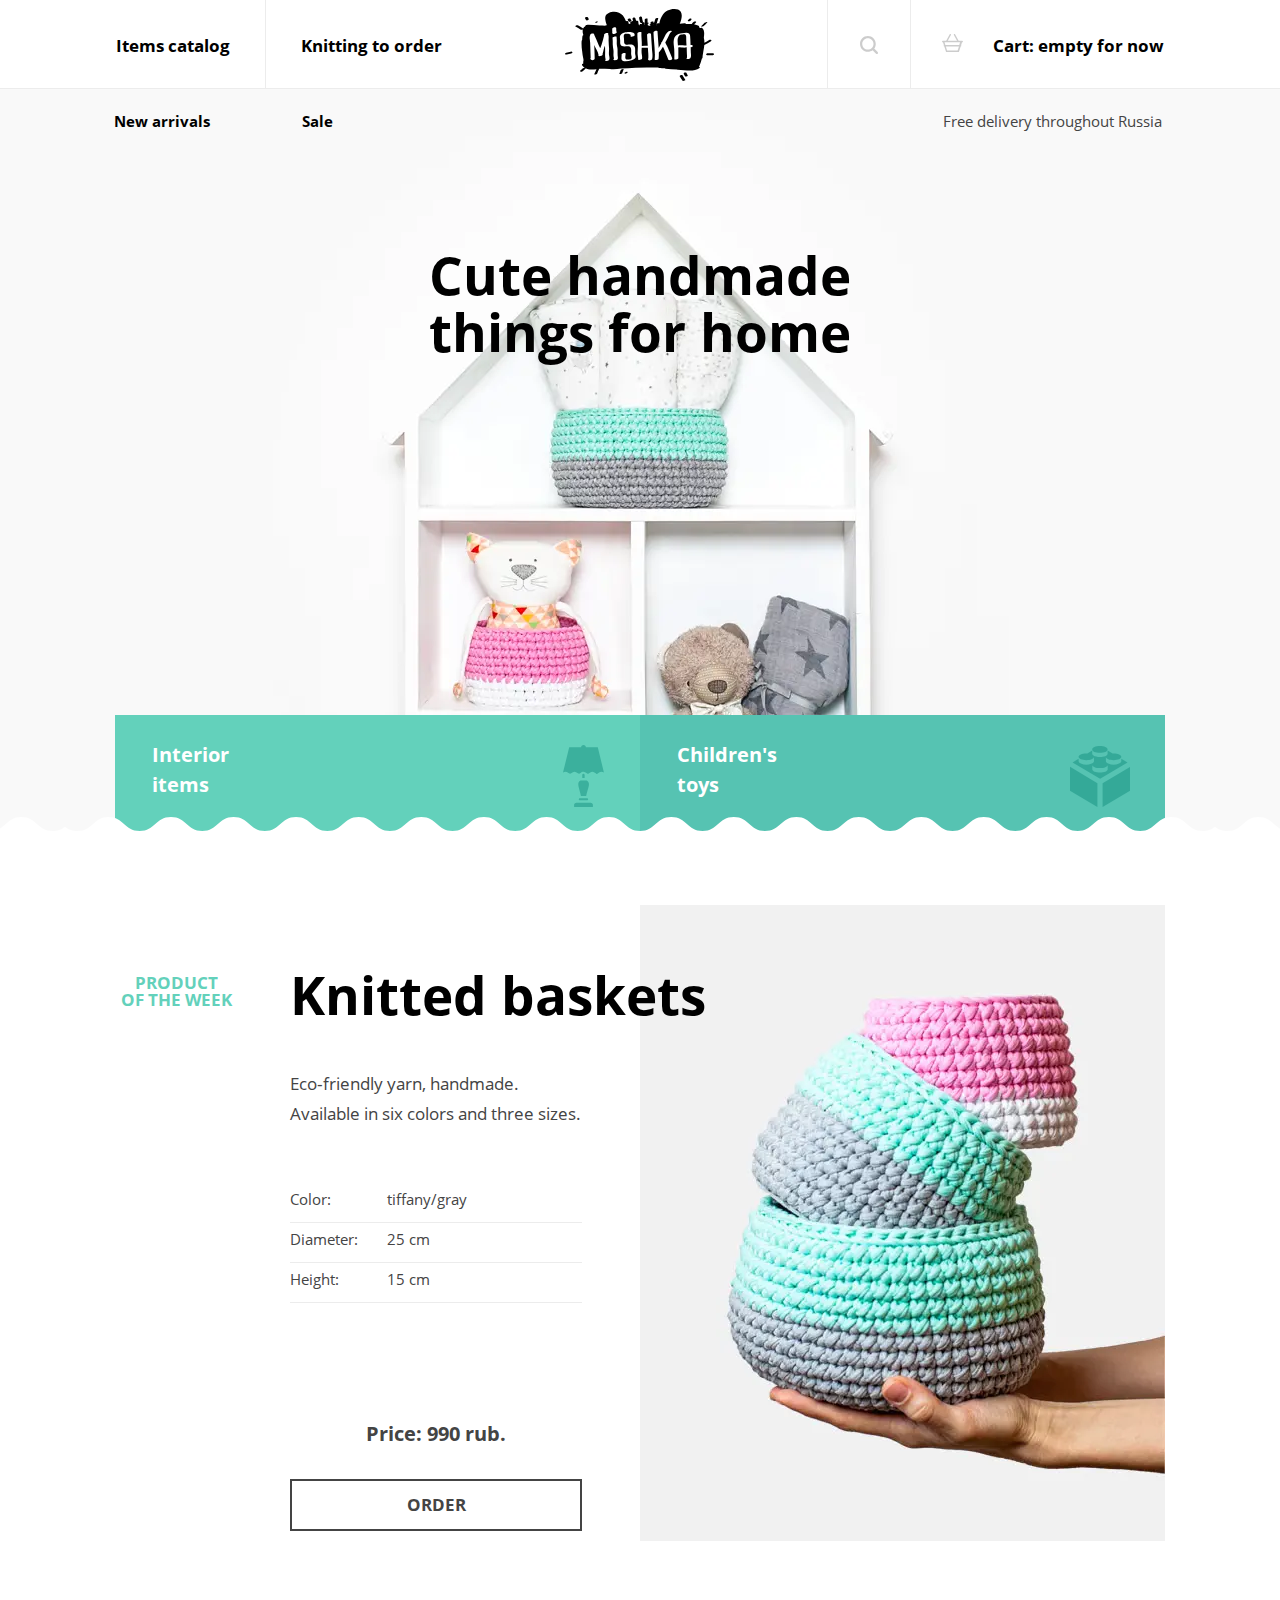
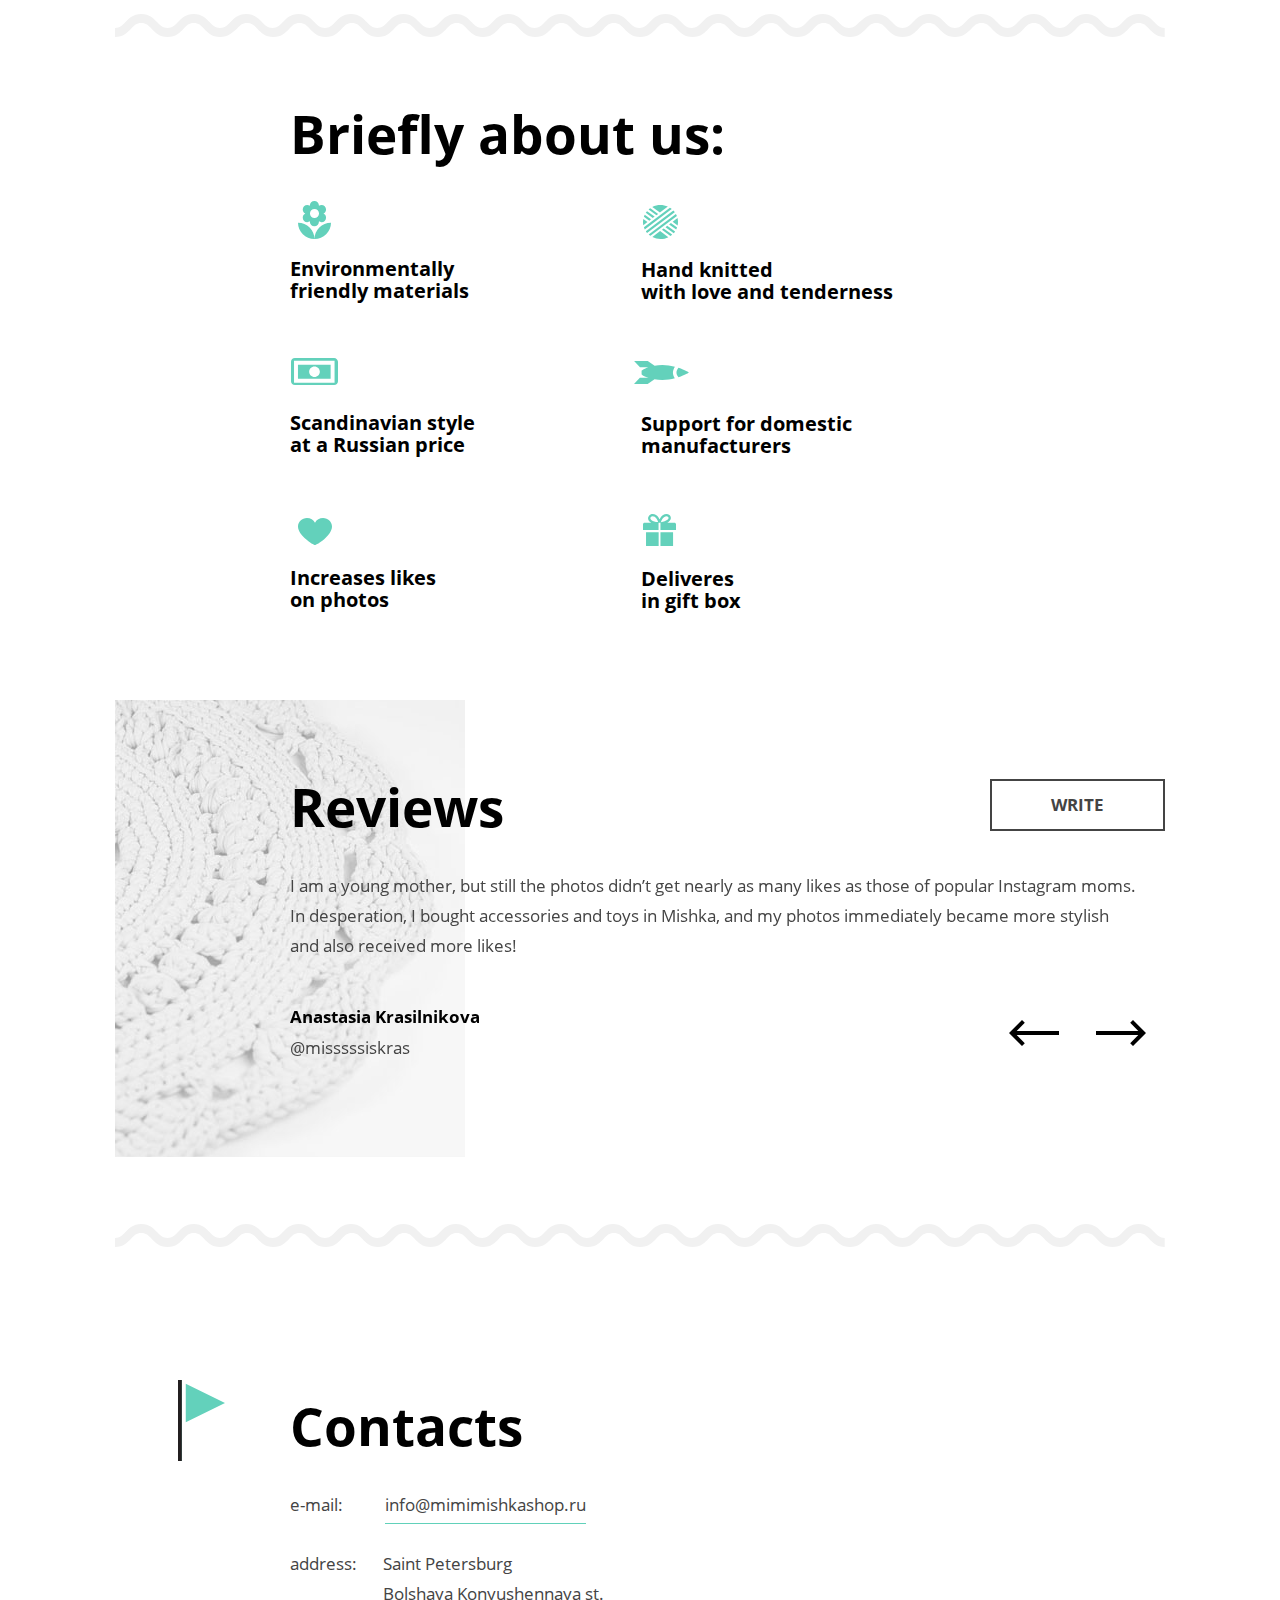
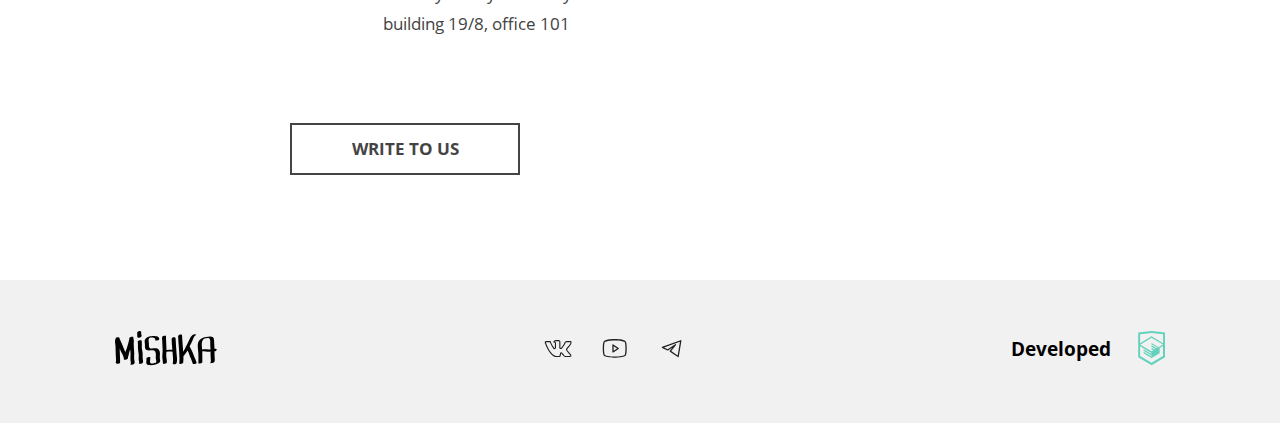
==== index.html @ 780b9ab3 "adds site content" ====
<!DOCTYPE html> <html class="page" lang="en"> <head> <meta charset="utf-8"> <meta name="viewport" content="width=device-width,initial-scale=1"> <meta name="description" content="Mishka - online store of cute handmade things for the home."> <meta name="keywords" content="Cute things, handmade, home, interior items, children's toys."> <link rel="preload" href="img/mishka-logo-desktop.svg" as="image"> <link rel="preload" href="img/promo-bg-desktop.jpg" as="image"> <link rel="preload" href="img/lamp-icon-desktop.jpg" as="image"> <link rel="preload" href="img/lego-icon-desktop.jpg" as="image"> <link rel="preload" href="css/style.min.css" as="style"> <link rel="preload" href="js/script.js" as="script"> <link rel="preload" type="font/woff2" href="fonts/opensans.woff2" as="font" crossorigin="anonymous"> <link rel="preload" type="font/woff2" href="fonts/opensansbold.woff2" as="font" crossorigin="anonymous"> <link rel="icon" type="image/png" href="img/favicon.png" sizes="32x32"> <link rel="icon" type="image/x-icon" href="../favicon.ico" sizes="32x32"> <link rel="shortcut icon" type="image/x-icon" href="../favicon.ico" sizes="32x32"> <link rel="icon" href="img/favicons/favicon-svg.svg" type="image/svg+xml"> <link rel="apple-touch-icon" href="img/favicons/apple-icon-180x180.png" sizes="180x180"> <link rel="manifest" href="manifest.webmanifest"> <link rel="stylesheet" href="https://cdn.jsdelivr.net/npm/swiper@9/swiper-bundle.min.css"> <link href="css/style.min.css" rel="stylesheet"> <title>HTML Academy: Mishka&nbsp;- home page</title> </head> <body class="page__body"> <header class="page__header page-header page-header--alter-background" id="header"> <nav class="page-header__main-nav page-header__main-nav--nojs"> <div class="page-header__logo-wrapper"> <a class="page-header__logo" href="index.html" tabindex="3"> <picture> <source media=" (min-width: 1150px) " srcset="img/mishka-logo-desktop.svg, img/mishka-logo-desktop.svg 2x"> <source media=" (min-width: 768px) " srcset="img/mishka-logo-tablet.svg, img/mishka-logo-tablet.svg 2x"> <img class="page-header__logo-image" src="img/mishka-logo-mobile.svg" srcset="img/mishka-logo-mobile.svg 2x" width="86" height="35" alt="Mishka main logo."> </picture> </a> <button class="page-header__toggle" type="button"> <span class="page-header__burger"></span> <span class="visually-hidden">Open/close site menu</span> </button> </div> <ul class="page-header__main-site-menu"> <li class="page-header__main-site-menu-item"> <a class="page-header__main-site-menu-link" href="catalog.html" tabindex="1">Items catalog</a> </li> <li class="page-header__main-site-menu-item"> <a class="page-header__main-site-menu-link" href="form.html" tabindex="2">Knitting to&nbsp;order</a> </li> </ul> <ul class="page-header__user-menu"> <li class="page-header__user-menu-item"> <a class="page-header__user-menu-link" href="#" tabindex="4"> <svg class="page-header__user-menu-link-image page-header__user-menu-link-image--search" xmlns="http://www.w3.org/2000/svg" width="18" height="18" viewBox="0 0 18 18" role="img" aria-label="Search icon (magnifying glass)." fill="none"> <use xlink:href="img/sprite.svg#search-icon"></use> </svg> <span class="page-header__user-menu-link-inscription page-header__user-menu-link-inscription--hidden">Site search</span> </a> </li> <li class="page-header__user-menu-item"> <a class="page-header__user-menu-link page-header__user-menu-link--full-text" href="#" tabindex="5"> <svg class="page-header__user-menu-link-image page-header__user-menu-link-image--cart" xmlns="http://www.w3.org/2000/svg" width="21" height="18" viewBox="0 0 21 18" role="img" aria-label="Cart icon." fill="none"> <use xlink:href="img/sprite.svg#cart-icon"></use> </svg> <span class="page-header__user-menu-link-inscription">Cart:</span> <span class="page-header__user-menu-link-quantity">empty for&nbsp;now</span> </a> </li> </ul> <ul class="page-header__additional-site-menu"> <li class="page-header__additional-site-menu-item"> <a class="page-header__additional-site-menu-link" href="catalog.html" tabindex="6">New arrivals</a> </li> <li class="page-header__additional-site-menu-item"> <a class="page-header__additional-site-menu-link" href="form.html" tabindex="7">Sale</a> </li> </ul> <a class="page-header__link-delivery" href="#" tabindex="8">Free delivery throughout Russia</a> </nav> </header> <main class="page__main"> <section class="promo"> <div class="promo__wrapper container"> <picture> <source type="image/webp" media=" (min-width: 1150px) " srcset="img/promo-bg-desktop.webp, img/promo-bg-desktop@2x.webp 2x"> <source type="image/webp" media=" (min-width: 768px) " srcset="img/promo-bg-tablet.webp, img/promo-bg-tablet@2x.webp 2x"> <source type="image/webp" srcset="img/promo-bg-mobile.webp, img/promo-bg-mobile@2x.webp 2x"> <source media=" (min-width: 1440px) " srcset="img/promo-bg-desktop.jpg, img/promo-bg-desktop@2x.jpg 2x"> <source media=" (min-width: 768px) " srcset="img/promo-bg-tablet.jpg, img/promo-bg-tablet@2x.jpg 2x"> <img class="promo__image" src="img/promo-bg-mobile.jpg" srcset="img/promo-bg-mobile@2x.jpg 2x" width="280" height="270" alt="White children's toy house with cute handmade things in every room."> </picture> <h1 class="promo__main-title">Cute handmade<br> things for&nbsp;home</h1> <h2 class="visually-hidden">Promo block</h2> <ul class="promo__items-list"> <li class="promo__items-list-item"> <a class="promo__items-list-link" href="#"> <h3 class="promo__items-list-link-title">Interior items</h3> <picture> <source media=" (min-width: 1150px) " srcset="img/lamp-icon-desktop.svg, img/lamp-icon-desktop.svg 2x"> <source media=" (min-width: 768px) " srcset="img/lamp-icon-desktop.svg, img/lamp-icon-desktop.svg 2x"> <img class="promo__items-list-link-image promo__items-list-link-image--interior-items" src="img/lamp-icon-mobile.svg" srcset="img/lamp-icon-mobile.svg 2x" width="40" height="62" alt="Lamp icon."> </picture> </a> </li> <li class="promo__items-list-item"> <a class="promo__items-list-link" href="#"> <h3 class="promo__items-list-link-title">Children's<br>toys</h3> <picture> <source media=" (min-width: 1150px) " srcset="img/lego-icon-desktop.svg, img/lego-icon-desktop.svg 2x"> <source media=" (min-width: 768px) " srcset="img/lego-icon-tablet.svg, img/lego-icon-tablet.svg 2x"> <img class="promo__items-list-link-image promo__items-list-link-image--kids-toys" src="img/lego-icon-mobile.svg" srcset="img/lego-icon-mobile.svg 2x" width="60" height="60" alt="LEGO icon."> </picture> </a> </li> </ul> </div> </section> <section class="week-product"> <div class="container"> <div class="week-product__wrapper"> <div class="week-product__header"> <h2 class="week-product__section-title">Knitted baskets</h2> <span class="week-product__label">Product of&nbsp;the&nbsp;week</span> </div> <div class="week-product__text-content"> <p class="week-product__text">Eco&#8209;friendly yarn, handmade. Available in&nbsp;six colors and&nbsp;three&nbsp;sizes.</p> <dl class="week-product__list-description"> <div class="week-product__list-description-item"> <dt class="week-product__list-description-term">Color:</dt> <dd class="week-product__list-description-definition">tiffany/gray</dd> </div> <div class="week-product__list-description-item"> <dt class="week-product__list-description-term">Diameter:</dt> <dd class="week-product__list-description-definition">25&nbsp;cm</dd> </div> <div class="week-product__list-description-item"> <dt class="week-product__list-description-term">Height:</dt> <dd class="week-product__list-description-definition">15&nbsp;cm</dd> </div> </dl> </div> <picture class="week-product__picture"> <source type="image/webp" media=" (min-width: 1150px) " srcset="img/knitted-baskets-desktop.webp, img/knitted-baskets-desktop@2x.webp 2x"> <source type="image/webp" media=" (min-width: 768px) " srcset="img/knitted-baskets-tablet.webp, img/knitted-baskets-tablet@2x.webp 2x"> <source type="image/webp" srcset="img/knitted-baskets-mobile.webp, img/knitted-baskets-mobile@2x.webp 2x"> <source media=" (min-width: 1440px) " srcset="img/knitted-baskets-desktop.jpg, img/knitted-baskets-desktop@2x.jpg 2x"> <source media=" (min-width: 768px) " srcset="img/knitted-baskets-tablet.jpg, img/knitted-baskets-tablet@2x.jpg 2x"> <img class="week-product__image" src="img/knitted-baskets-mobile.jpg" srcset="img/knitted-baskets-mobile@2x.jpg 2x" width="260" height="315" alt="Knitted baskets (three of different sizes and colors, one small pink with white, medium and large gray with light green)."> </picture> <div class="week-product__footer"> <span class="week-product__price">Price: 990&nbsp;rub.</span> <a class="week-product__button button button--size-l" href="#">Order</a> </div> </div> </div> </section> <section class="advantages"> <div class="advantages__wrapper container"> <h2 class="advantages__section-title">Briefly about&nbsp;us:</h2> <ul class="advantages__list"> <li class="advantages__item advantages__item--materials"> <h3 class="advantages__item-title">Environmentally<br>friendly materials</h3> </li> <li class="advantages__item advantages__item--style-price"> <h3 class="advantages__item-title">Scandinavian style<br>at&nbsp;a&nbsp;Russian price</h3> </li> <li class="advantages__item advantages__item--likes"> <h3 class="advantages__item-title">Increases likes<br>on&nbsp;photos</h3> </li> <li class="advantages__item advantages__item--manual"> <h3 class="advantages__item-title">Hand knitted<br>with&nbsp;love and&nbsp;tenderness</h3> </li> <li class="advantages__item advantages__item--domestic"> <h3 class="advantages__item-title">Support for&nbsp;domestic<br>manufacturers</h3> </li> <li class="advantages__item advantages__item--gift-wrap"> <h3 class="advantages__item-title">Deliveres<br>in&nbsp;gift&nbsp;box</h3> </li> </ul> </div> </section> <section class="reviews"> <div class="reviews__wrapper container"> <h2 class="reviews__section-title">Reviews</h2> <div class="reviews__swiper swiper"> <ul class="reviews__slides-list swiper-wrapper"> <li class="reviews__slides-item reviews__slides-item--active swiper-slide"> <blockquote class="reviews__slides-item-content"> <p class="reviews__slides-item-main-text-content">I&nbsp;am a&nbsp;young mother, but&nbsp;still the&nbsp;photos didn’t get nearly as&nbsp;many likes as&nbsp;those of&nbsp;popular Instagram moms. In&nbsp;desperation, I&nbsp;bought accessories and&nbsp;toys in&nbsp;Mishka, and&nbsp;my&nbsp;photos immediately became more stylish and&nbsp;also received more likes!</p> <cite class="reviews__slides-item-source"> <span class="reviews__slides-item-source-name">Anastasia Krasilnikova</span> <a class="reviews__slides-item-source-link" href="#">@misssssiskras</a> </cite> </blockquote> </li> <li class="reviews__slides-item swiper-slide"> <blockquote class="reviews__slides-item-content"> <p class="reviews__slides-item-main-text-content">I&nbsp;am the&nbsp;sister of&nbsp;a&nbsp;young mother, but&nbsp;still the&nbsp;photos didn’t get nearly as&nbsp;many likes as&nbsp;those of&nbsp;popular Instagram moms. In&nbsp;desperation, I&nbsp;bought accessories and&nbsp;toys in&nbsp;Mishka, and&nbsp;my&nbsp;photos immediately became more stylish and&nbsp;also received more likes!</p> <cite class="reviews__slides-item-source"> <span class="reviews__slides-item-source-name">Ekaterina Krasilnikova</span> <a class="reviews__slides-item-source-link" href="#">@misssssiskras2</a> </cite> </blockquote> </li> <li class="reviews__slides-item swiper-slide"> <blockquote class="reviews__slides-item-content"> <p class="reviews__slides-item-main-text-content">I&nbsp;am a&nbsp;cousin of&nbsp;a&nbsp;young mother, but&nbsp;still the&nbsp;photos didn’t get nearly as&nbsp;many likes as&nbsp;those of&nbsp;popular Instagram moms. In&nbsp;desperation, I&nbsp;bought accessories and&nbsp;toys in&nbsp;Mishka, and&nbsp;my&nbsp;photos immediately became more stylish and&nbsp;also received more likes!</p> <cite class="reviews__slides-item-source"> <span class="reviews__slides-item-source-name">Elena Krasilnikova</span> <a class="reviews__slides-item-source-link" href="#">@misssssiskras3</a> </cite> </blockquote> </li> </ul> <div class="reviews__slider-controls"> <button class="reviews__slider-button reviews__slider-button--prev" type="button"> <svg class="reviews__slider-button-image" xmlns="http://www.w3.org/2000/svg" width="50" height="26" viewBox="0 0 50 26" role="img" aria-label="Большая стрелка влево." fill="none"> <use xlink:href="img/sprite.svg#huge-arrow-left"></use> </svg> <span class="visually-hidden">Previous review</span> </button> <button class="reviews__slider-button reviews__slider-button--next" type="button"> <svg class="reviews__slider-button-image" xmlns="http://www.w3.org/2000/svg" width="50" height="26" viewBox="0 0 50 26" role="img" aria-label="Большая стрелка вправо." fill="none"> <use xlink:href="img/sprite.svg#huge-arrow-right"></use> </svg> <span class="visually-hidden">Next review</span> </button> </div> </div> <a class="reviews__button button button--size-s" href="#">Write</a> </div> </section> <section class="contacts"> <div class="contacts__wrapper container"> <div class="contacts__main-content"> <h2 class="contacts__section-title">Contacts</h2> <dl class="contacts__list-description"> <div class="contacts__list-description-item"> <dt class="contacts__list-description-term" lang="en">e-mail:</dt> <dd class="contacts__list-description-definition"> <a class="contacts__email" href="mailto:info@mimimishkashop.ru">info@mimimishkashop.ru</a> </dd> </div> <div class="contacts__list-description-item"> <dt class="contacts__list-description-term">address:</dt> <dd class="contacts__list-description-definition"> <address class="contacts__address">Saint&nbsp;Petersburg<br>Bolshaya&nbsp;Konyushennaya&nbsp;st.<br>building&nbsp;19/8, office&nbsp;101</address> </dd> </div> </dl> </div> <iframe class="contacts__map" src="https://www.google.com/maps/embed?pb=!1m18!1m12!1m3!1d1188.3735854231495!2d30.32140674452788!3d59.93880958678194!2m3!1f0!2f0!3f0!3m2!1i1024!2i768!4f13.1!3m3!1m2!1s0x4696310fca145cc1%3A0x42b32648d8238007!2z0JHQvtC70YzRiNCw0Y8g0JrQvtC90Y7RiNC10L3QvdCw0Y8g0YPQuy4sIDE5LzgsINCh0LDQvdC60YIt0J_QtdGC0LXRgNCx0YPRgNCzLCDQoNC-0YHRgdC40Y8sIDE5MTE4Ng!5e0!3m2!1sru!2suk!4v1677795073109!5m2!1sru!2suk" width="320" height="455" name="Map of Saint Petersburg." allow="fullscreen" loading="lazy" referrerpolicy="no-referrer-when-downgrade" title="Location of Bolshaya Konyushennaya street, building 19/8 on the map of Saint Petersburg."></iframe> <noscript class="contacts__image-wrapper"> <picture> <source type="image/webp" media=" (min-width: 1150px) " srcset="img/map-desktop.webp, img/map-desktop@2x.webp 2x"> <source type="image/webp" media=" (min-width: 768px) " srcset="img/map-tablet.webp, img/map-tablet@2x.webp 2x"> <source type="image/webp" srcset="img/map-mobile.webp, img/map-mobile@2x.webp 2x"> <source media=" (min-width: 1150px) " srcset="img/map-desktop.jpg, img/map-desktop@2x.jpg 2x"> <source media=" (min-width: 768px) " srcset="img/map-tablet.jpg, img/map-tablet@2x.jpg 2x"> <img class="contacts__image" src="img/map-mobile.jpg" srcset="img/map-mobile@2x.jpg 2x" width="320" height="455" alt="Location of Bolshaya Konyushennaya street, building 19/8 on the map of Saint Petersburg."> </picture> </noscript> <a class="contacts__button button button--size-m" href="#">Write&nbsp;to&nbsp;us</a> </div> </section> </main> <footer class="page__footer page-footer"> <div class="page-footer__wrapper container"> <a class="page-footer__logo" href="index.html#header"> <svg class="page-footer__logo-image" xmlns="http://www.w3.org/2000/svg" width="102" height="35" viewBox="0 0 102 35" role="img" aria-label="Logo-inscription Mishka." fill="none"> <use xlink:href="img/sprite.svg#logo-footer"></use> </svg> <span class="visually-hidden">Logo-inscription Mishka</span> </a> <div class="page-footer__socials-list-wrapper"> <ul class="page-footer__socials-list socials-list"> <li class="socials-list__item"> <a class="socials-list__link" href="#"> <svg xmlns="http://www.w3.org/2000/svg" width="29" height="23" viewBox="0 0 29 23" role="img" aria-label="VKontakte logo." fill="none"> <use xlink:href="img/sprite.svg#vk"></use> </svg> <span class="visually-hidden">VKontakte</span> </a> </li> <li class="socials-list__item"> <a class="socials-list__link" href="#"> <svg xmlns="http://www.w3.org/2000/svg" width="29" height="23" viewBox="0 0 29 23" role="img" aria-label="YouTube logo." fill="none"> <use xmlns:xlink="http://www.w3.org/1999/xlink" xlink:href="img/sprite.svg#youtube"></use> </svg> <span class="visually-hidden">YouTube</span> </a> </li> <li class="socials-list__item"> <a class="socials-list__link" href="#"> <svg xmlns="http://www.w3.org/2000/svg" width="29" height="23" viewBox="0 0 29 23" role="img" aria-label="Telegram logo." fill="none"> <use xlink:href="img/sprite.svg#telegram"></use> </svg> <span class="visually-hidden">Telegram</span> </a> </li> </ul> </div> <a class="page-footer__html-academy-link" href="https://htmlacademy.ru/intensive/adaptive" target="_blank"> <span class="page-footer__html-academy-link-inscription">Developed</span> <svg class="page-footer__html-academy-link-icon" xmlns="http://www.w3.org/2000/svg" width="27" height="35" viewBox="0 0 27 35" role="img" aria-label="HTML Academy logo." fill="none"> <use xlink:href="img/sprite.svg#htmlacademy-logo"></use> </svg> <span class="visually-hidden">HTML Academy</span> </a> </div> </footer> <div class="modal-container"> <div class="modal-container__modal"> <h2 class="modal-container__section-title">Add to&nbsp;basket</h2> <form class="modal-container__form modal-container-form" action="https://echo.htmlacademy.ru" method="post"> <fieldset class="modal-container-form__group modal-container-group"> <legend class="modal-container-group__title">Select size:</legend> <div class="modal-container-group__radiobuttons-wrapper"> <div class="modal-container-group__box"> <input class="modal-container-group__radiobutton visually-hidden" id="modal-size-s" name="size" value="size-s" type="radio" checked="checked"> <label class="modal-container-group__label" for="modal-size-s">S</label> </div> <div class="modal-container-group__box"> <input class="modal-container-group__radiobutton visually-hidden" id="modal-size-m" name="size" value="size-m" type="radio"> <label class="modal-container-group__label" for="modal-size-m">M</label> </div> <div class="modal-container-group__box"> <input class="modal-container-group__radiobutton visually-hidden" id="modal-size-l" name="size" value="size-l" type="radio"> <label class="modal-container-group__label" for="modal-size-l">L</label> </div> </div> </fieldset> <button class="modal-container__button button button--modal" type="submit">Add</button> </form> </div> </div> <script src="https://cdn.jsdelivr.net/npm/swiper@9/swiper-bundle.min.js"></script> <script src="js/script.js"></script> </body> </html>
---- css/style.min.css ----
@charset "UTF-8";@font-face{font-family:"Open Sans";src:url(../fonts/opensans.woff2)format("woff2"),url(../fonts/opensans.woff)format("woff");font-weight:400;font-style:normal;font-display:swap}@font-face{font-family:"Open Sans";src:url(../fonts/opensansbold.woff2)format("woff2"),url(../fonts/opensansbold.woff)format("woff");font-weight:700;font-style:normal;font-display:swap}*,::after,::before{box-sizing:border-box}img{display:block;height:auto;object-fit:cover}a{text-decoration:none}.visually-hidden{position:absolute;margin:-1px;padding:0;border:0;height:1px;width:1px;white-space:nowrap;-webkit-clip-path:inset(100%);clip-path:inset(100%);clip:rect(1px,1px,1px,1px);overflow:hidden}.container,img{margin:0 auto;width:100%}.container{padding:0 30px}@media (min-width:768px){.container{padding:0 50px;max-width:1150px}}.page,.page__body{background-color:#fff}.page{height:100%}.page__body{display:grid;grid-template-rows:auto 1fr auto;width:100%;min-width:320px;min-height:100%;margin:0;font-family:"Open Sans","Arial",sans-serif;font-size:15px;line-height:30px;color:#444;font-style:normal;word-break:break-word}@media (max-width:767px){.page__body{grid-template-rows:1fr auto}}@media (min-width:768px){.page__body{font-size:17px}}@media (max-width:767px){.page__main{position:relative;left:0;right:0;top:62px}}.page-header{position:relative}@media (max-width:767px){.page-header__main-nav{position:absolute;left:0;right:0;top:0;z-index:10;display:flex;flex-direction:column;background-color:#fff}}@media (min-width:768px){.page-header__main-nav{display:grid;grid-template-columns:370px 1fr;grid-template-rows:auto auto;align-items:center;margin:0 auto}}@media (min-width:1150px){.page-header__main-nav{grid-template-columns:1fr 150px 1fr;column-gap:40px;margin:0;width:100%}}@media (max-width:767px){.page-header__main-nav--nojs{position:relative;margin:0 0-62px}}@media (min-width:768px){.page-header__main-nav::before{content:"";display:block;height:100%;grid-column:1/-1;grid-row:2/-1;background-color:#f1f1f1}.page-header--alter-background .page-header__main-nav::before{background-color:#f9f9f9}.page-header__main-nav::after{content:"";position:relative;z-index:11;align-self:start;height:1px;grid-column:1/-1;grid-row:2/-1;background-color:transparent;box-shadow:inset 0 1px 0 0#ececec}}@media (max-width:767px){.page-header__logo-wrapper{display:flex;flex-wrap:wrap;justify-content:center;align-items:center;height:80px;box-shadow:inset 0-1px 0 0#ececec}}@media (min-width:768px){.page-header__logo-wrapper{grid-column:1/2;grid-row:1/2;padding:22px 48px 20px}}@media (min-width:1150px){.page-header__logo-wrapper{grid-column:2/3;padding:9px 0 7px}}.page-header__logo{display:block;width:86px;height:35px;transition:all .3s ease-in-out}@media (min-width:768px){.page-header__logo{width:114px;height:46px}}@media (min-width:1150px){.page-header__logo{width:149px;height:72px}}.page-header__logo:focus,.page-header__logo:hover{opacity:.6}.page-header__logo:active{opacity:.3}.page-header__toggle{position:absolute;right:31px;top:32px;padding:0;display:block;width:20px;height:14px;background-color:transparent;border:0;cursor:pointer}@media (min-width:768px){.page-header__toggle{display:none}}.page-header__main-nav--opened .page-header__toggle{right:30px;top:29px;width:21px;height:20px}.page-header__main-nav--nojs .page-header__toggle{display:none}.page-header__burger,.page-header__burger::after,.page-header__burger::before{display:block;width:20px;height:2px;background-color:#000}.page-header__main-nav--opened .page-header__burger{width:25px;transform:translate(-2px,0) rotate(-45deg)}.page-header__burger::after,.page-header__burger::before{content:"";transform:translateY(-6px)}.page-header__main-nav--opened .page-header__burger::before{width:25px;transform:translate(0,0) rotate(90deg)}.page-header__burger::after{transform:translateY(4px)}.page-header__main-nav--opened .page-header__burger::after{display:none}.page-header__main-site-menu{margin:0;padding:0;list-style-type:none}@media (max-width:767px){.page-header__main-site-menu{display:none}}@media (min-width:768px){.page-header__main-site-menu{grid-column:1/2;grid-row:2/3;display:flex;flex-wrap:wrap;column-gap:37px;margin:0 0 0 50px}}@media (min-width:1150px){.page-header__main-site-menu{grid-column:1/2;grid-row:1/2;column-gap:0;margin:0 48px 0 auto;max-width:420px}}.page-header__main-nav--nojs .page-header__main-site-menu,.page-header__main-nav--opened .page-header__main-site-menu,.page-header__main-site-menu-item{display:flex;flex-wrap:wrap}@media (max-width:767px){.page-header__main-nav--nojs .page-header__main-site-menu,.page-header__main-nav--opened .page-header__main-site-menu{flex-direction:column;background-color:#fff}}@media (max-width:767px){.page-header__main-site-menu-item{box-shadow:inset 0-1px 0 0#ececec}}.page-header__main-site-menu-link{transition:all .3s ease-in-out;margin:0;font-size:17px;line-height:24px;font-weight:700;color:#000}@media (max-width:767px){.page-header__main-site-menu-link{padding:29px 30px 26px 76px;width:100%}}@media (min-width:768px) and (max-width:1149px){.page-header__main-site-menu-link{margin:0;font-size:15px;line-height:24px;font-weight:700;color:#000}}@media (min-width:768px){.page-header__main-site-menu-link{position:relative;z-index:11;padding:22px 0}}@media (min-width:1150px){.page-header__main-site-menu-link{padding:34px 35px 30px 0}}.page-header__main-site-menu-link:focus,.page-header__main-site-menu-link:hover{opacity:.6}.page-header__main-site-menu-link:active{opacity:.3}@media (min-width:1150px){.page-header__main-site-menu-item:nth-child(even) .page-header__main-site-menu-link{padding:34px 35px 30px;border-left:1px solid #ececec}}.page-header__user-menu{margin:0;padding:0;list-style-type:none}@media (max-width:767px){.page-header__user-menu{display:none}}@media (min-width:768px){.page-header__user-menu{grid-column:2/-1;grid-row:1/2;display:flex;flex-wrap:wrap;flex-direction:row;margin:0 10px 0 auto;max-width:400px}}@media (min-width:1150px){.page-header__user-menu{grid-column:3/4;justify-self:end;margin:0 auto 0 72px}}.page-header__main-nav--nojs .page-header__user-menu,.page-header__main-nav--opened .page-header__user-menu,.page-header__user-menu-item{display:flex;flex-wrap:wrap}@media (max-width:767px){.page-header__main-nav--nojs .page-header__user-menu,.page-header__main-nav--opened .page-header__user-menu{flex-direction:column;background-color:#fff}}@media (max-width:767px){.page-header__user-menu-item{box-shadow:inset 0-1px 0 0#ececec}}.page-header__user-menu-link{transition:all .3s ease-in-out;margin:0;font-size:17px;line-height:24px;font-weight:700;color:#000}@media (max-width:767px){.page-header__user-menu-link{display:flex;flex-wrap:wrap;align-items:center;padding:28px 30px 27px;width:100%}}@media (min-width:768px){.page-header__user-menu-link{padding:36px 31px 28px 33px;border-left:1px solid #ececec}}@media (min-width:1150px){.page-header__user-menu-link{padding:36px 32px 28px}}.page-header__user-menu-link--full-text{padding:28px 40px 27px 31px}@media (min-width:768px){.page-header__user-menu-link--full-text{padding:33px 40px 27px 31px}}@media (min-width:1150px){.page-header__user-menu-link--full-text{padding:33px 52px 26px 31px}}@media (max-width:767px){.page-header__user-menu-link-inscription{margin:0 5px 0 0}}@media (min-width:768px){.page-header__user-menu-link-inscription--hidden{display:none}}.page-header__user-menu-link:hover .page-header__user-menu-link-inscription,.page-header__user-menu-link:hover .page-header__user-menu-link-quantity{opacity:.6}.page-header__user-menu-link:active .page-header__user-menu-link-inscription,.page-header__user-menu-link:active .page-header__user-menu-link-quantity{opacity:.3}.page-header__user-menu-link-image--search{color:rgba(0,0,0,.2)}@media (max-width:767px){.page-header__user-menu-link-image--search{margin:0 26px 0 2px}}.page-header__user-menu-link:focus .page-header__user-menu-link-image--search,.page-header__user-menu-link:hover .page-header__user-menu-link-image--search{color:#63d1bb}.page-header__user-menu-link:active .page-header__user-menu-link-image--search{opacity:.3}.page-header__user-menu-link-image--cart{color:rgba(0,0,0,.2)}@media (max-width:767px){.page-header__user-menu-link-image--cart{margin:-4px 25px 0 0}}@media (min-width:768px){.page-header__user-menu-link-image--cart{margin:1px 26px 0 0}}.page-header__user-menu-link:focus .page-header__user-menu-link-image--cart,.page-header__user-menu-link:hover .page-header__user-menu-link-image--cart{color:#63d1bb}.page-header__user-menu-link:active .page-header__user-menu-link-image--cart{opacity:.3}@media (max-width:1149px){.page-header__additional-site-menu{display:none}}@media (min-width:1150px){.page-header__additional-site-menu{position:relative;z-index:11;grid-column:1/2;grid-row:2/3;display:flex;flex-wrap:wrap;padding:0;list-style-type:none;margin:0 146px 0 auto;max-width:347px}}.page-header__additional-site-menu-link{display:block;padding:20px 46px;transition:all .3s ease-in-out;margin:0;font-size:15px;line-height:24px;font-weight:700;color:#000}.page-header__additional-site-menu-link:focus,.page-header__additional-site-menu-link:hover{opacity:.6}.page-header__additional-site-menu-link:active{opacity:.3}.page-header__additional-site-menu-item:nth-child(odd) .page-header__additional-site-menu-link{padding:20px 46px 20px 0}.page-header__link-delivery{transition:all .3s ease-in-out}@media (max-width:767px){.page-header__link-delivery{display:none}}@media (min-width:768px){.page-header__link-delivery{position:relative;z-index:11;font-size:15px;line-height:24px;color:#444;grid-column:2/-1;grid-row:2/3;justify-self:end;display:block;margin:0 50px 0 0;padding:21px 0}}@media (min-width:1150px){.page-header__link-delivery{grid-column:3/-1;margin:0 auto 0 188px}}.page-header__link-delivery:focus,.page-header__link-delivery:hover{opacity:.6}.page-header__link-delivery:active{opacity:.3}.promo{position:relative;background-color:#f9f9f9}@media (min-width:768px){.promo::after{content:"";position:absolute;left:0;right:0;bottom:0;display:block;width:100%;height:24px;background-image:url(../img/zigzag-fill-tablet.svg);background-repeat:repeat-x;background-size:768px 24px;background-position:center bottom}}@media (min-width:1150px){.promo::after{height:34px;background-image:url(../img/zigzag-fill-desktop.svg);background-repeat:repeat-x;background-size:1150px 34px;background-position:center bottom}}.promo__wrapper{position:relative;display:flex;flex-direction:column;margin:0 auto;padding:90px 0 0;width:100%;min-height:506px}@media (min-width:768px){.promo__wrapper{padding:88px 0 0;min-height:690px}}@media (min-width:1150px){.promo__wrapper{padding:92px 0 0;min-height:697px}}.promo__image{position:absolute;left:50%;top:0;width:320px;transform:translateX(-50%)}@media (min-width:768px){.promo__image{top:-68px;width:768px}}@media (min-width:1150px){.promo__image{top:-66px;width:1150px}}.promo__main-title{position:relative;z-index:1;font-size:27px;line-height:30px;font-weight:700;text-align:center;color:#000;margin:0 auto auto;padding:0 30px;width:320px}@media (min-width:768px){.promo__main-title{font-size:43px;line-height:50px}}@media (min-width:1150px){.promo__main-title{font-size:53px;line-height:57px}}@media (min-width:768px){.promo__main-title{width:668px}}@media (min-width:1150px){.promo__main-title{width:700px}}.promo__items-list{display:flex;flex-direction:column;padding:0;list-style-type:none;margin:40px auto 0;width:100%}@media (min-width:768px){.promo__items-list{flex-direction:row;flex-wrap:wrap;align-items:stretch;padding:0 50px}}.promo__items-list-item{display:flex;flex-grow:1}.promo__items-list-link{position:relative;flex-grow:1;display:block;padding:24px 30px 31px;transition:all .3s ease-in-out}@media (min-width:768px){.promo__items-list-link{padding:25px 36px 46px;width:334px;height:100%}}@media (min-width:1150px){.promo__items-list-link{padding:25px 37px 51px;width:525px}}.promo__items-list-link:focus,.promo__items-list-link:hover{transform:translateY(-5px)}.promo__items-list-item:nth-child(odd) .promo__items-list-link{background-color:#63d1bb}.promo__items-list-item:nth-child(odd) .promo__items-list-link:active,.promo__items-list-item:nth-child(odd) .promo__items-list-link:focus,.promo__items-list-item:nth-child(odd) .promo__items-list-link:hover{background-color:#59d5bc}.promo__items-list-item:nth-child(even) .promo__items-list-link{background-color:#56c3b2}.promo__items-list-item:nth-child(even) .promo__items-list-link:active,.promo__items-list-item:nth-child(even) .promo__items-list-link:focus,.promo__items-list-item:nth-child(even) .promo__items-list-link:hover{background-color:#46c1ae}.promo__items-list-link-image{position:absolute;opacity:.5}.promo__items-list-link:focus .promo__items-list-link-image,.promo__items-list-link:hover .promo__items-list-link-image{opacity:.7}.promo__items-list-link:active .promo__items-list-link-image{opacity:.3}.promo__items-list-link-image--interior-items{top:23px;right:36px;width:40px;height:62px}@media (min-width:768px){.promo__items-list-link-image--interior-items{top:30px;width:41px;height:62px}}.promo__items-list-link-image--kids-toys{top:21px;right:27px;width:60px;height:60px}@media (min-width:768px){.promo__items-list-link-image--kids-toys{top:31px;right:33px;width:61px;height:61px}}@media (min-width:1150px){.promo__items-list-link-image--kids-toys{top:31px;right:35px;width:60px;height:61px}}.promo__items-list-link-title{width:130px;margin:0;font-size:19px;line-height:24px;font-weight:700;color:#fff}@media (min-width:768px){.promo__items-list-link-title{font-size:20px;line-height:30px}}.week-product{position:relative;margin:0 auto;padding:31px 0 42px;max-width:1150px}@media (min-width:768px){.week-product{padding:40px 0 69px}}@media (min-width:1150px){.week-product{padding:42px 0 0}}.week-product::after{content:"";position:absolute;left:0;right:0;bottom:0;display:block;width:100%;height:6px;background-image:url(../img/zigzag-line-mobile.svg);background-repeat:repeat-x;background-size:100% 6px;background-position:center bottom}@media (min-width:768px) and (max-width:1149px){.week-product::after{height:17px;background-image:url(../img/zigzag-line-tablet.svg);background-size:100% 17px}}@media (min-width:1150px){.week-product::after{display:none}}@media (min-width:768px){.week-product__wrapper{display:grid;grid-template-columns:1fr 334px;column-gap:42px;align-items:start}}@media (min-width:1150px){.week-product__wrapper{position:relative;grid-template-columns:117px 292px 525px;column-gap:58px;padding:0 0 96px}.week-product__wrapper::after{content:"";position:absolute;left:0;right:0;bottom:0;display:block;width:100%;height:23px;background-image:url(../img/zigzag-line-desktop.svg);background-repeat:repeat-x;background-size:100% 23px;background-position:center bottom}}.week-product__header{display:flex;flex-direction:column;margin:0 0 17px}@media (min-width:768px){.week-product__header{grid-column:1/-1;flex-direction:row;justify-content:space-between;margin:0 0 38px}}@media (min-width:1150px){.week-product__header{grid-column:1/-1;grid-row:1/2;display:grid;grid-template-columns:117px 292px 525px;column-gap:58px;margin:0 0 36px;padding:73px 0 0}}.week-product__section-title{margin:0;font-size:25px;line-height:30px;font-weight:700;color:#000}@media (max-width:767px){.week-product__section-title{margin:0 0 4px}}@media (min-width:1150px){.week-product__section-title{position:relative;z-index:1;grid-column:2/-1}}@media (min-width:768px){.week-product__section-title{font-size:43px;line-height:50px}}@media (min-width:1150px){.week-product__section-title{font-size:53px;line-height:57px}}.week-product__label{margin:0;font-size:17px;line-height:20px;font-weight:700;text-transform:uppercase;color:#63d1bb}@media (min-width:768px){.week-product__label{font-size:17px;line-height:17px;text-align:center;flex-shrink:0;margin:6px 14px 0 60px;max-width:130px}}@media (min-width:1150px){.week-product__label{grid-column:1/2;grid-row:1/2;margin:8px 0 0 5px}}@media (min-width:768px){.week-product__text-content{margin:0 0 28px}}@media (min-width:1150px){.week-product__text-content{grid-column:2/3;margin:0 0 80px}}.week-product__text{font-size:15px;line-height:24px;color:#444;margin:0 0 21px}@media (min-width:768px){.week-product__text{font-size:17px;line-height:30px;margin:0 0 40px}}@media (min-width:1150px){.week-product__text{margin:0 0 54px}}.week-product__list-description{padding:0;list-style-type:none;font-size:15px;line-height:20px;color:#444;margin:0 0 28px}@media (min-width:768px){.week-product__list-description{font-size:15px}}.week-product__list-description-item{display:flex;flex-wrap:wrap;padding:6px 0 13px;border-bottom:1px solid #ececec}.week-product__list-description-term{width:77px}.week-product__list-description-definition{margin:0 0 0 20px;max-width:calc(100% - 77px - 20px)}.week-product__image{width:260px;margin:0 auto 25px}@media (min-width:768px){.week-product__image{grid-row:2/4;margin:12px auto 0;width:334px}}@media (min-width:1150px){.week-product__image{width:525px}}@media (min-width:768px){.week-product__picture{grid-row:2/4}}@media (min-width:1150px){.week-product__picture{grid-column:3/-1;grid-row:1/4}}@media (min-width:768px){.week-product__footer{grid-column:1/2;grid-row:3/4}}@media (min-width:1150px){.week-product__footer{grid-column:2/3}}.week-product__price{font-size:17px;line-height:24px;font-weight:700;text-align:center;color:#444;display:block;margin:0 0 25px}@media (min-width:768px){.week-product__price{font-size:20px;margin:0 0 33px}}.button{display:block;padding:14px 20px;margin:0;font-family:"Open Sans","Arial",sans-serif;font-size:18px;line-height:20px;font-weight:700;text-align:center;text-transform:uppercase;color:#444;background-color:transparent;border:2px solid #444;transition:all .3s ease-in-out}@media (min-width:768px){.button{font-size:17px;line-height:20px}}.button:focus,.button:hover{color:#fff;background-color:#444}.button:active{color:rgba(255,255,255,.3);background-color:#444}.button--is-disabled{opacity:.6}.button--is-disabled:active,.button--is-disabled:focus,.button--is-disabled:hover{color:#444;background-color:transparent}@media (min-width:768px){.button--size-s{width:175px}.button--size-m{width:230px}}.button--modal{width:100%;color:#fff;background-color:#63d1bb;border:2px solid #63d1bb}.button--modal:focus,.button--modal:hover{background-color:#46c1ae;border:2px solid #46c1ae}.button--modal:active{opacity:.3}@media (max-width:767px){.button--catalog{max-width:192px}}.advantages{padding:31px 0 0}@media (min-width:768px){.advantages{padding:56px 0 25px}}@media (min-width:1150px){.advantages{padding:68px 0 23px}.advantages__wrapper{padding:0 225px}}.advantages__section-title{font-size:25px;line-height:30px;font-weight:700;color:#000;margin:0 0 28px}@media (min-width:768px){.advantages__section-title{font-size:43px;line-height:50px}}@media (min-width:1150px){.advantages__section-title{font-size:53px;line-height:57px}}@media (min-width:768px){.advantages__section-title{margin:0 0 41px}}@media (min-width:1150px){.advantages__section-title{margin:0 0 39px}}.advantages__list{margin:0;padding:0;list-style-type:none}@media (min-width:768px){.advantages__list{display:grid;grid-template-columns:265px 1fr;column-gap:70px;grid-auto-flow:dense}}@media (min-width:1150px){.advantages__list{column-gap:86px}}.advantages__item{display:flex;flex-direction:column;margin:0 0 29px}@media (min-width:768px){.advantages__item{margin:0 0 56px}}.advantages__item--style-price{margin:0 0 34px}@media (min-width:768px){.advantages__item--style-price{grid-column:1/2;margin:0 0 58px}}.advantages__item--likes{margin:0 0 31px}@media (min-width:768px){.advantages__item--likes{grid-column:1/2;margin:4px 0 56px}}.advantages__item--manual{margin:0 0 32px}@media (min-width:768px){.advantages__item--manual{margin:4px 0 55px}}.advantages__item--domestic{margin:0 0 31px}@media (min-width:768px){.advantages__item--domestic{margin:3px 0 31px}}.advantages__item-title{margin:0;font-size:17px;line-height:20px;font-weight:700;color:#000}@media (min-width:768px){.advantages__item-title{font-size:20px;line-height:22px}}.advantages__item-title::before{content:"";display:block;margin:0 0 17px;width:55px;height:38px;background-repeat:no-repeat;background-position:center center}.advantages__item--materials .advantages__item-title::before{margin:0 0 17px 8px;width:33px;height:38px;background-image:url(../img/flower-icon.svg);background-size:33px 38px}@media (min-width:768px){.advantages__item--materials .advantages__item-title::before{margin:0 0 19px 8px}}.advantages__item--style-price .advantages__item-title::before{margin:0 0 27px;width:47px;height:27px;background-image:url(../img/bill-icon.svg);background-size:47px 27px}@media (min-width:768px){.advantages__item--style-price .advantages__item-title::before{margin:0 0 27px 1px}}.advantages__item--likes .advantages__item-title::before{margin:0 0 22px 7px;width:34px;height:27px;background-image:url(../img/heart-icon.svg);background-size:34px 27px}@media (min-width:768px){.advantages__item--likes .advantages__item-title::before{margin:0 0 22px 8px}}.advantages__item--manual .advantages__item-title::before{margin:0 0 18px 3px;width:35px;height:34px;background-image:url(../img/clew-icon.svg);background-size:35px 34px}@media (min-width:768px){.advantages__item--manual .advantages__item-title::before{margin:0 0 20px 2px}}.advantages__item--domestic .advantages__item-title::before{margin:0 0 27px -6px;width:55px;height:23px;background-image:url(../img/rocket-icon.svg);background-size:55px 23px}@media (min-width:768px){.advantages__item--domestic .advantages__item-title::before{margin:0 0 29px -7px}}.advantages__item--gift-wrap .advantages__item-title::before{margin:0 0 21px 3px;width:33px;height:32px;background-image:url(../img/gift-icon.svg);background-size:33px 32px}@media (min-width:768px){.advantages__item--gift-wrap .advantages__item-title::before{margin:0 0 22px 2px}}.reviews{position:relative;padding:28px 0 51px}@media (min-width:768px) and (max-width:1149px){.reviews{padding:83px 0 133px;background-color:#fff;background-image:url(../img/reviews.png);background-repeat:no-repeat;background-position:left top;background-size:350px 457px}}@media (min-width:768px) and (max-width:1149px) and (min-resolution:2dppx){.reviews{background-image:url(../img/reviews@2x.png)}}@media (min-width:1150px){.reviews{padding:9px 0 0}}.reviews::after{content:"";position:absolute;left:0;right:0;bottom:0;display:block;width:100%;height:6px;background-image:url(../img/zigzag-line-mobile.svg);background-repeat:repeat-x;background-size:100% 6px;background-position:center bottom}@media (min-width:768px) and (max-width:1149px){.reviews::after{height:17px;background-image:url(../img/zigzag-line-tablet.svg);background-size:100% 17px}}@media (min-width:1150px){.reviews::after{display:none}}.reviews__wrapper{position:relative}@media (min-width:1150px){.reviews__wrapper{margin:0 auto;padding:78px 0 153px;max-width:1050px;background-image:url(../img/reviews.png);background-repeat:no-repeat;background-position:left top;background-size:350px 457px}}@media (min-width:1150px) and (min-resolution:2dppx){.reviews__wrapper{background-image:url(../img/reviews@2x.png)}}@media (min-width:1150px){.reviews__wrapper::after{content:"";position:absolute;left:0;right:0;bottom:0;display:block;width:100%;height:23px;background-image:url(../img/zigzag-line-desktop.svg);background-repeat:repeat-x;background-size:center 23px;background-position:center bottom}}.reviews__section-title{font-size:25px;line-height:30px;font-weight:700;color:#000;margin:0 0 14px}@media (min-width:768px){.reviews__section-title{font-size:43px;line-height:50px}}@media (min-width:1150px){.reviews__section-title{font-size:53px;line-height:57px}}@media (min-width:768px){.reviews__section-title{margin:0 0 39px;max-width:518px}}@media (min-width:1150px){.reviews__section-title{margin:0 0 36px 175px;max-width:600px}}.reviews__swiper{display:grid;min-width:0;max-width:100%}@media (min-width:1150px){.reviews__swiper{margin:0 0 32px 175px}}.reviews__slides-list{min-width:0;max-width:100%;margin:0;padding:0;list-style-type:none}.reviews__slides-item-content{padding:0;list-style-type:none;margin:0 0 2px}.reviews__slides-item-main-text-content{margin:0 0 34px}@media (min-width:768px){.reviews__slides-item-main-text-content{margin:0 0 60px}}@media (min-width:1150px){.reviews__slides-item-main-text-content{margin:0 0 44px;width:875px}}.reviews__slides-item-source-name{display:block;font-size:17px;line-height:24px;font-weight:700;font-style:normal;color:#000;margin:0 0 6px}@media (min-width:768px){.reviews__slides-item-source-name{font-size:18px}}@media (min-width:1150px){.reviews__slides-item-source-name{font-size:17px}}@media (min-width:768px){.reviews__slides-item-source-name{margin:0 0 7px}}.reviews__slides-item-source-link{display:block;max-width:160px;transition:all .3s ease-in-out;font-size:17px;line-height:24px;font-style:normal;color:#444}.reviews__slider-button:focus .reviews__slider-button-image,.reviews__slider-button:hover .reviews__slider-button-image,.reviews__slides-item-source-link:focus,.reviews__slides-item-source-link:hover{opacity:.6}.reviews__slides-item-source-link:active{opacity:.3}.reviews__slider-controls{position:relative;z-index:2;display:flex;flex-wrap:wrap;margin:0 0 38px}@media (min-width:768px){.reviews__slider-controls{position:absolute;right:0;bottom:-37px}}@media (min-width:1150px){.reviews__slider-controls{right:0;bottom:-35px}}.reviews__slider-button{padding:12px 41px 9px 37px;border:1px solid #ececec;background-color:transparent;transition:all .3s ease-in-out}@media (min-width:768px){.reviews__slider-button{padding:12px 18px 9px 17px;border:1px solid transparent}}.reviews__slider-button:focus,.reviews__slider-button:hover{cursor:pointer}.reviews__slider-button:active .reviews__slider-button-image,.reviews__slider-button:disabled .reviews__slider-button-image{opacity:.3}.reviews__slider-button--prev{border-right:1px solid transparent}@media (min-width:768px){.reviews__button{position:absolute;right:50px;top:-4px}}@media (min-width:1150px){.reviews__button{right:0;top:79px}}.contacts{margin:0 auto;padding:38px 0 39px;max-width:1150px}@media (min-width:768px){.contacts{padding:0 50px 57px}}@media (min-width:1150px){.contacts{padding:71px 50px 105px;background-image:url(../img/flag-icon.svg);background-repeat:no-repeat;background-size:47px 82px;background-position:left 113px top 132px}}.contacts__wrapper{position:relative}@media (min-width:768px) and (max-width:1149px){.contacts__wrapper{padding:69px 0 0;background-image:url(../img/flag-icon.svg);background-repeat:no-repeat;background-size:47px 82px;background-position:right 3px top 45px}}@media (min-width:1150px){.contacts__wrapper{display:grid;grid-template-columns:327px 527px;column-gap:23px;align-items:start;margin:0-1px 0 175px;padding:0;width:875px}.contacts__main-content{padding:79px 0 0}}.contacts__section-title{font-size:25px;line-height:30px;font-weight:700;color:#000;margin:0 0 29px}@media (min-width:768px){.contacts__section-title{font-size:43px;line-height:50px}}@media (min-width:1150px){.contacts__section-title{font-size:53px;line-height:57px}}@media (min-width:768px){.contacts__section-title{margin:0 0 49px}}@media (min-width:1150px){.contacts__section-title{margin:0 0 36px}}.contacts__list-description{padding:0;list-style-type:none;margin:0 0 61px}@media (min-width:768px) and (max-width:1149px){.contacts__list-description{display:flex;flex-wrap:wrap;margin:0 0 19px}}@media (min-width:1150px){.contacts__list-description{margin:0 0 84px}}.contacts__list-description-item{display:flex;flex-wrap:wrap;margin:0 0 29px}@media (min-width:768px){.contacts__list-description-item:nth-child(odd){margin:0 52px 0 0}}@media (min-width:1150px){.contacts__list-description-item:nth-child(odd){margin:0 0 29px}}.contacts__list-description-term{margin:0;font-size:14px;line-height:30px;font-style:normal;color:#444}@media (min-width:768px){.contacts__list-description-term{font-size:17px;line-height:30px}}.contacts__list-description-definition{margin:0 0 0 18px}@media (min-width:768px){.contacts__list-description-definition{margin:0 0 0 24px}}.contacts__list-description-item:first-child .contacts__list-description-definition{margin:0 0 0 30px}@media (min-width:1150px){.contacts__list-description-item:first-child .contacts__list-description-definition{margin:0 0 0 42px}}.contacts__email{transition:all .3s ease-in-out;margin:0;font-size:14px;line-height:30px;font-style:normal;color:#444;border-bottom:1px solid #61d1ba}@media (min-width:768px){.contacts__email{font-size:17px;line-height:30px;padding-bottom:3px}}@media (min-width:1150px){.contacts__email{padding-bottom:7px}}.contacts__email:focus,.contacts__email:hover{color:#46c1ae}.contacts__email:active{color:#46c1ae;border-bottom:1px solid transparent}.contacts__address{margin:0;font-size:14px;line-height:30px;font-style:normal;color:#444}@media (min-width:768px){.contacts__address{font-size:17px;line-height:30px;margin:0 0 0 1px}}@media (min-width:1150px){.contacts__address{margin:0 0 0 2px}}.contacts__map{display:block;margin:0-30px 42px;width:calc(100% + 60px);height:454px;border:0}@media (min-width:768px){.contacts__map{margin:0-50px 55px;width:calc(100% + 100px);height:457px}}@media (min-width:1150px){.contacts__map{margin:0 0 0-1px;grid-column:2/-1;grid-row:1/3;width:100%}}.contacts__image{position:absolute;left:-30px;right:-30px;bottom:94px;width:calc(100% + 60px);height:454px}@media (min-width:768px){.contacts__image{position:absolute;left:-50px;right:-50px;bottom:107px;width:calc(100% + 100px);height:457px}}@media (min-width:1150px){.contacts__image{position:absolute;right:-400px;bottom:0;width:527px;height:457px}}.contacts__button{margin:0 auto}@media (min-width:1150px){.contacts__button{grid-row:2/3;margin:0}}.page-footer{padding:27px 0 23px;background-color:#f1f1f1}@media (max-width:767px){.page-footer{position:relative;left:0;right:0;top:62px}}@media (min-width:768px){.page-footer{padding:41px 0 48px}.page-footer__wrapper{display:flex;flex-wrap:wrap;justify-content:space-between;align-items:center}}.page-footer__logo{color:#000;transition:all .3s ease-in-out}@media (max-width:767px){.page-footer__logo{display:none}}@media (min-width:768px){.page-footer__logo{margin:10px 0 0}}.page-footer__html-academy-link:focus .page-footer__html-academy-link-icon,.page-footer__html-academy-link:hover .page-footer__html-academy-link-icon,.page-footer__logo:focus,.page-footer__logo:hover{color:#46c1ae}.page-footer__html-academy-link:active .page-footer__html-academy-link-icon,.page-footer__logo:active{color:#46c1ae;opacity:.3}@media (max-width:767px){.page-footer__socials-list-wrapper{padding:0 0 30px;border-bottom:1px solid #e5e5e5}}.page-footer__html-academy-link{display:flex;flex-wrap:wrap;justify-content:center;align-items:center;margin:21px 0 0}@media (min-width:768px){.page-footer__html-academy-link{margin:1px 0 0;max-width:200px}}.page-footer__html-academy-link-inscription{font-size:19px;line-height:18px;font-weight:700;color:#000;margin:0 27px 0 0}@media (min-width:768px){.page-footer__html-academy-link-inscription{font-size:19px}}.page-footer__html-academy-link-icon{color:#63d1bb;transition:all .3s ease-in-out}.socials-list{margin:0;padding:0;list-style-type:none;display:flex;flex-wrap:wrap;justify-content:center;align-items:center;gap:28px}@media (min-width:768px){.socials-list{max-width:320px}}.socials-list__link{display:flex;justify-content:center;align-items:center;color:#231f20;transition:all .3s ease-in-out}.socials-list__link:focus,.socials-list__link:hover{color:#46c1ae}.socials-list__link:active{color:#46c1ae;opacity:.3}.modal-container{position:fixed;left:0;right:0;top:0;z-index:20;display:none;width:100%;height:100%;background-color:rgba(255,255,255,.9)}.modal-container--shown{display:block}.modal-container__modal{position:relative;top:50%;z-index:11;margin:0 auto;padding:28px 30px 46px;width:100%;background-color:#fff;border-top:1px solid #c6c6c6;border-bottom:1px solid #c6c6c6;box-shadow:0 5px 10px 0 rgba(0,1,1,.25);transform:translateY(-50%)}@media (min-width:768px){.modal-container__modal{padding:38px 93px 46px;width:566px}}.modal-container__section-title{font-size:25px;line-height:30px;font-weight:700;text-align:center;text-transform:uppercase;color:#000;margin:0 0 14px}@media (min-width:768px){.modal-container__section-title{font-size:30px;line-height:57px;margin:0 0 12px}.modal-container__button{margin:0 15px;width:calc(100% - 30px)}}.modal-container-group{margin:0;padding:0;border:0}@media (min-width:768px){.modal-container-group{padding:0 15px}}.modal-container-group__title{padding:0;font-size:15px;line-height:30px;text-align:center;color:#444;margin:0 0 22px}@media (min-width:768px){.modal-container-group__title{font-size:17px;margin:0 0 19px}}.modal-container-group__radiobuttons-wrapper{display:flex;flex-wrap:wrap;justify-content:space-between;margin:0 0 31px}.modal-container-group__label{display:flex;justify-content:center;align-items:center;width:82px;height:51px;margin:0;font-size:17px;line-height:16px;font-weight:700;color:#444;border:1px solid rgba(68,68,68,.1)}@media (min-width:768px){.modal-container-group__label{font-size:17px;width:112px}}.modal-container-group__label:hover{border:1px solid rgba(68,68,68,.3)}.modal-container-group__radiobutton:focus+.modal-container-group__label{border:1px solid rgba(68,68,68,.3)}.modal-container-group__radiobutton:checked+.modal-container-group__label{border:1px solid #62d1ba}.order{padding:0 0 55px}@media (min-width:768px){.order{padding:0 0 50px}}.order__title-wrapper{position:relative;padding:91px 23px 73px;background-color:#f1f1f1}@media (min-width:768px){.order__title-wrapper{padding:34px 176px 86px}}@media (min-width:1150px){.order__title-wrapper{padding:36px 0 0}}@media (min-width:768px) and (max-width:1149px){.order__title-wrapper::after{content:"";position:absolute;left:0;right:0;bottom:0;display:block;width:100%;height:24px;background-image:url(../img/zigzag-fill-tablet.svg);background-repeat:repeat-x;background-size:768px 24px;background-position:center bottom}}@media (min-width:1150px){.order__title-wrapper::after{content:"";position:absolute;left:0;right:0;bottom:0;margin:0 auto;width:100%;height:34px;background-image:url(../img/zigzag-fill-desktop-form.svg);background-repeat:repeat-x;background-size:1150px 34px;background-position:center bottom}}.order__main-title{position:relative;margin:0;font-size:27px;line-height:30px;font-weight:700;text-align:center;color:#000}@media (min-width:768px){.order__main-title{font-size:43px;line-height:50px}}@media (min-width:1150px){.order__main-title{font-size:53px;line-height:57px;margin:0 auto;padding:0 200px 113px;width:1150px;text-align:center}}.order__text{padding:17px 30px 30px;margin:0;font-size:13px;line-height:24px;color:#444}@media (min-width:768px){.order__text{font-size:17px;line-height:30px;padding:55px 50px 64px}}@media (min-width:1150px){.order__text{margin:0 auto;padding:99px 226px 64px;max-width:1150px}}@media (min-width:768px){.order-form__footer{display:flex;flex-wrap:wrap;flex-direction:row-reverse;justify-content:space-between;align-items:center}}@media (min-width:1150px){.order-form__footer{padding:0 225px}}.order-form__footnote{margin:0;font-size:14px;line-height:16px;color:#444}@media (max-width:767px){.order-form__footnote{margin:0 0 29px}}@media (min-width:768px){.order-form__footnote{margin:-4px 0 0;font-size:17px;line-height:30px}}.order-form__button{padding:16px 20px;margin:0;font-family:"Open Sans","Arial",sans-serif;font-size:17px;line-height:16px;font-weight:700;text-align:center;text-transform:uppercase;color:#444}@media (max-width:767px){.order-form__button{width:100%}}@media (min-width:768px){.order-form__button{font-size:17px;line-height:16px}}.order-form-group{margin:0;padding:0 0 11px;border:0}@media (min-width:768px){.order-form-group{padding:45px 0 31px}.order-form-group--alter-background{background-color:#f1f1f1}}.order-form-group--radio{padding:0 0 19px}@media (min-width:768px){.order-form-group--radio{padding:0 0 24px}}@media (min-width:1150px){.order-form-group--radio{padding:0 0 23px}}.order-form-group--checkboxes{padding:0 0 11px}@media (min-width:768px){.order-form-group--checkboxes{padding:50px 0 26px}}@media (min-width:1150px){.order-form-group--checkboxes{padding:48px 0 28px}}@media (min-width:768px){.order-form-group--tel{padding:43px 0 0}.order-form-group--email{padding:0 0 26px}}.order-form-group--textarea{padding:0 0 4px}@media (min-width:768px){.order-form-group--textarea{padding:50px 0 44px}}@media (min-width:1150px){.order-form-group--textarea{padding:50px 0 40px}}.order-form-group__wrapper{display:flex;flex-direction:column}@media (min-width:768px){.order-form-group__wrapper{display:grid;grid-template-columns:130px 1fr;column-gap:37px;align-items:start}}@media (min-width:1150px){.order-form-group__wrapper--text{padding:0 225px 0 111px;grid-template-columns:80px 1fr}.order-form-group__wrapper--email,.order-form-group__wrapper--tel,.order-form-group__wrapper--textarea{padding:0 225px 0 111px;grid-template-columns:77px 1fr}}.order-form-group__title{width:100%;font-size:17px;line-height:16px;font-weight:700;text-transform:uppercase;color:#63d1bb;margin:0 0 29px}@media (min-width:768px){.order-form-group__title{font-size:17px}}@media (max-width:767px){.order-form-group__title{display:flex;flex-shrink:1;flex-grow:0}}@media (min-width:768px){.order-form-group__title{margin:23px 0 0}}.order-form-group--radio .order-form-group__title{margin:0 0 31px}@media (min-width:768px){.order-form-group--radio .order-form-group__title{margin:17px 0 28px}}@media (min-width:1150px){.order-form-group--radio .order-form-group__title{margin:18px 0 28px 61px}}.order-form-group--checkboxes .order-form-group__title{margin:0 0 24px}@media (min-width:768px){.order-form-group--checkboxes .order-form-group__title{margin:17px 0 24px}}@media (min-width:1150px){.order-form-group--checkboxes .order-form-group__title{margin:20px 0 24px 61px}}.order-form-group--tel .order-form-group__title{margin:0 0 2px}@media (min-width:768px){.order-form-group--tel .order-form-group__title{margin:23px 0 20px}}.order-form-group--email .order-form-group__title{margin:0 0 4px}@media (min-width:768px){.order-form-group--email .order-form-group__title{margin:23px 0 20px}}.order-form-group--textarea .order-form-group__title{margin:0 0 22px}@media (min-width:768px){.order-form-group--textarea .order-form-group__title{margin:20px 0 22px}}@media (max-width:767px){.order-form-group__title::after{content:"";margin:7px 0 0 18px;flex-shrink:0;flex-grow:1;min-width:40px;height:1px;background-color:#62d1ba}.order-form-group--radio .order-form-group__title::after{margin:7px 0 0 23px}.order-form-group--checkboxes .order-form-group__title::after{margin:7px 0 0 16px}.order-form-group--tel .order-form-group__title::after{margin:7px 0 0 28px}.order-form-group--textarea .order-form-group__title::after{margin:7px 0 0 21px}}@media (min-width:768px){.order-form-group--checkboxes .order-form-group__main-content{display:grid;grid-template-columns:repeat(2,1fr);column-gap:23px}}@media (min-width:1150px){.order-form-group--checkboxes .order-form-group__main-content{display:grid;grid-template-columns:222px 224px 1fr;column-gap:40px;margin:0 0 0 8px}}.radio-input-box{padding:0 0 13px;display:flex;flex-wrap:wrap;column-gap:19px;row-gap:14px;align-items:center}@media (min-width:768px){.radio-input-box{padding:0 0 27px}}.radio-input-box__label{position:relative;display:flex;align-items:center;margin:0;font-size:17px;line-height:18px;font-weight:700;color:#000}@media (min-width:768px){.radio-input-box__label{font-size:19px;line-height:18px}}.radio-input-box__label::before{content:"";margin:0 19px 0 0;flex-shrink:0;width:40px;height:40px;border:2px solid #444;border-radius:50%;transition:all .3s ease-in-out}@media (min-width:768px){.radio-input-box__label::before{margin:0 27px 0 4px;width:49px;height:49px}}@media (min-width:1150px){.radio-input-box__label::before{margin:0 30px 0 10px}}.radio-input-box__radio-input:checked+.radio-input-box__label::after{content:"";position:absolute;left:12px;top:12px;width:16px;height:16px;background-color:#62d1ba;border-radius:50%}@media (min-width:768px){.radio-input-box__radio-input:checked+.radio-input-box__label::after{left:18px;top:14px;width:21px;height:21px}}@media (min-width:1150px){.radio-input-box__radio-input:checked+.radio-input-box__label::after{left:24px;top:14px}}.radio-input-box:hover .radio-input-box__label::before,.radio-input-box__radio-input:focus+.radio-input-box__label::before{border:2px solid #62d1ba}.radio-input-box__radio-input:active+.radio-input-box__label::before{border:2px solid rgba(68,68,68,.3)}.checkbox-box__checkbox:disabled+.checkbox-box__label,.radio-input-box__radio-input:disabled+.radio-input-box__label{opacity:.3}.radio-input-box__radio-input:disabled+.radio-input-box__label::before{border:2px solid #444}.checkbox-box{padding:0 0 23px;display:flex;flex-wrap:wrap;column-gap:23px;row-gap:23px;align-items:center}@media (min-width:768px){.checkbox-box{padding:0 0 24px}}.checkbox-box__label{position:relative;display:flex;align-items:center;margin:0;font-size:17px;line-height:18px;font-weight:700;color:#000}@media (min-width:768px){.checkbox-box__label{font-size:19px;line-height:18px}}@media (min-width:768px) and (max-width:1149px){.checkbox-box__label{max-width:212px}}.checkbox-box__label::before{content:"";margin:0 23px 0 0;flex-shrink:0;width:38px;height:38px;border:2px solid #444;transition:all .3s ease-in-out}@media (min-width:768px){.checkbox-box__label::before{margin:0 30px 0 0;width:52px;height:52px}}.checkbox-box__checkbox:checked+.checkbox-box__label::after{content:"";position:absolute;left:7px;top:11px;width:24px;height:17px;background-image:url(../img/tick-mobile.svg);background-repeat:no-repeat;background-size:24px 17px;background-position:center center}@media (min-width:768px){.checkbox-box__checkbox:checked+.checkbox-box__label::after{left:10px;top:16px;width:33px;height:22px;background-image:url(../img/tick-desktop.svg);background-repeat:no-repeat;background-size:33px 22px;background-position:center center}}.checkbox-box:hover .checkbox-box__label::before,.checkbox-box__checkbox:focus+.checkbox-box__label::before{border:2px solid #62d1ba}.checkbox-box__checkbox:active+.checkbox-box__label::before{border:2px solid rgba(68,68,68,.3)}.checkbox-box__checkbox:disabled+.checkbox-box__label::before{border:2px solid #444}.input-text-box{display:flex;flex-direction:column;padding:0 0 23px}@media (min-width:768px){.input-text-box{flex-direction:row;flex-wrap:wrap;align-items:center;padding:0 0 19px}}.input-text-box__label{margin:0;font-size:17px;line-height:18px;font-weight:700;color:#000}@media (min-width:768px){.input-text-box__label{font-size:19px;line-height:18px;flex-shrink:0;margin:4px 26px 0 0}.input-text-box:first-child .input-text-box__label{margin:4px 25px 0 0}}@media (min-width:1150px){.input-text-box:first-child .input-text-box__label{margin:4px 23px 0 0}.input-text-box:nth-child(2) .input-text-box__label{margin:4px 24px 0 0}}.input-text{padding:17px 10px 16px 0;width:100%;margin:0;font-family:"Open Sans","Arial",sans-serif;font-size:17px;line-height:18px;color:#444;border:0;box-shadow:inset 0-2px 0 0#000;transition:all .3s ease-in-out}@media (min-width:768px){.input-text{font-size:19px;line-height:18px;flex-grow:1;padding:17px 18px 14px;width:300px}}.input-text::placeholder{margin:0;font-family:"Open Sans","Arial",sans-serif;font-size:17px;line-height:18px;color:rgba(0,0,0,.3)}@media (min-width:768px){.input-text::placeholder{font-size:19px;line-height:18px}}.input-text:not(:disabled):focus,.input-text:not(:disabled):hover{box-shadow:inset 0-2px 0 0#62d1ba;outline:0}.input-email:disabled,.input-tel:disabled,.input-text:disabled{opacity:.3;box-shadow:inset 0-2px 0 0#000}.input-text--is-error{box-shadow:inset 0-2px 0 0 red}.input-tel-box{position:relative;padding:0 0 24px}@media (min-width:768px){.input-tel-box{padding:0 0 19px}}.input-tel-box__icon{position:absolute;right:7px;bottom:41px;color:rgba(0,0,0,.3);pointer-events:none}@media (min-width:768px){.input-tel-box__icon{right:26px;bottom:36px}}@media (min-width:1150px){.input-tel-box__icon{right:8px}}.input-email-box__input-email:not(:disabled):focus+.input-email-box__icon,.input-email-box__input-email:not(:disabled):hover+.input-email-box__icon,.input-tel-box__input-tel:not(:disabled):focus+.input-tel-box__icon,.input-tel-box__input-tel:not(:disabled):hover+.input-tel-box__icon{color:#62d1ba}.input-tel-box__input-tel:disabled+.input-tel-box__icon{color:rgba(0,0,0,.1)}.input-tel{padding:17px 50px 19px 0;width:100%;margin:0;font-family:"Open Sans","Arial",sans-serif;font-size:17px;line-height:18px;color:#444;border:0;box-shadow:inset 0-2px 0 0#000;transition:all .3s ease-in-out}@media (min-width:768px){.input-tel{font-size:19px;line-height:18px;flex-grow:1;padding:17px 50px 16px 18px;width:100%;background-color:transparent}}.input-tel::placeholder{margin:0;font-family:"Open Sans","Arial",sans-serif;font-size:17px;line-height:18px;color:rgba(0,0,0,.3)}@media (min-width:768px){.input-tel::placeholder{font-size:19px;line-height:18px}}.input-tel:not(:disabled):focus,.input-tel:not(:disabled):hover{box-shadow:inset 0-2px 0 0#62d1ba;outline:0}.input-tel--is-error{box-shadow:inset 0-2px 0 0 red}.input-email-box{position:relative;padding:0 0 24px}.input-email-box__icon{position:absolute;right:3px;bottom:39px;color:rgba(0,0,0,.3);pointer-events:none}@media (min-width:768px){.input-email-box__icon{right:22px}}@media (min-width:1150px){.input-email-box__icon{right:4px}}.input-email-box__input-email:disabled+.input-email-box__icon{color:rgba(0,0,0,.1)}.input-email{padding:17px 50px 17px 0;width:100%;margin:0;font-family:"Open Sans","Arial",sans-serif;font-size:17px;line-height:18px;color:#444;border:0;box-shadow:inset 0-2px 0 0#000;transition:all .3s ease-in-out}@media (min-width:768px){.input-email{font-size:19px;line-height:18px;flex-grow:1;padding:17px 50px 14px 18px;width:100%;background-color:transparent}}.input-email::placeholder{margin:0;font-family:"Open Sans","Arial",sans-serif;font-size:17px;line-height:18px;color:rgba(0,0,0,.3)}@media (min-width:768px){.input-email::placeholder{font-size:19px;line-height:18px}}.input-email:not(:disabled):focus,.input-email:not(:disabled):hover{box-shadow:inset 0-2px 0 0#62d1ba;outline:0}.input-email--is-error{box-shadow:inset 0-2px 0 0 red}.textarea{padding:17px 15px;width:100%;min-height:142px;margin:0;font-family:"Open Sans","Arial",sans-serif;font-size:17px;line-height:18px;color:#444;border:2px solid #444;transition:all .3s ease-in-out;resize:none}@media (min-width:768px){.textarea{padding:15px;min-height:142px;font-size:19px;line-height:18px}}.textarea::placeholder{margin:0;font-family:"Open Sans","Arial",sans-serif;font-size:17px;line-height:18px;color:rgba(0,0,0,.3)}@media (min-width:768px){.textarea::placeholder{font-size:19px;line-height:18px}}.textarea:not(:disabled):focus,.textarea:not(:disabled):hover{font-family:"Open Sans","Arial",sans-serif;border:2px solid #62d1ba;outline:0}.textarea:not(:disabled):focus::placeholder,.textarea:not(:disabled):hover::placeholder{font-family:"Open Sans","Arial",sans-serif}.textarea:disabled{opacity:.3}.catalog__title-wrapper{position:relative;padding:91px 41px 73px;background-color:#f1f1f1}@media (min-width:768px){.catalog__title-wrapper{padding:34px 183px 86px}}@media (min-width:1150px){.catalog__title-wrapper{padding:36px 0 0}}@media (min-width:768px) and (max-width:1149px){.catalog__title-wrapper::after{content:"";position:absolute;left:0;right:0;bottom:0;display:block;width:100%;height:24px;background-image:url(../img/zigzag-fill-tablet.svg);background-repeat:repeat-x;background-size:768px 24px;background-position:center bottom}}@media (min-width:1150px){.catalog__title-wrapper::after{content:"";position:absolute;left:0;right:0;bottom:0;margin:0 auto;width:100%;height:34px;background-image:url(../img/zigzag-fill-desktop-form.svg);background-size:1150px 34px;background-position:center bottom}}.catalog__main-title{position:relative;font-size:27px;line-height:30px;font-weight:700;text-align:center;color:#000;margin:0 auto}@media (min-width:768px){.catalog__main-title{font-size:43px;line-height:50px}}@media (min-width:1150px){.catalog__main-title{font-size:53px;line-height:57px;padding:0 0 113px;width:1150px;text-align:center}}.catalog__list{list-style-type:none;margin:0 auto;padding:30px 30px 0}@media (min-width:768px){.catalog__list{padding:67px 50px 0}}@media (min-width:1150px){.catalog__list{display:grid;grid-template-columns:repeat(3,1fr);gap:51px;padding:111px 50px 3px}}.catalog__item{margin:0 auto 31px}@media (min-width:768px){.catalog__item{margin:0 0 54px}.catalog__item:last-child{margin:0 0 53px}}.catalog-item{display:flex;flex-direction:column}@media (max-width:767px){.catalog-item{width:260px}}@media (min-width:768px){.catalog-item{display:grid;grid-template-columns:334px 1fr;min-height:334px}}@media (min-width:1150px){.catalog-item{display:flex;flex-direction:column;min-height:659px}}@media (min-width:768px){.catalog-item__image{width:334px}}@media (min-width:1150px){.catalog-item__image{width:316px}}.catalog-item:hover .catalog-item__text-content{box-shadow:0 6px 10px 0 rgba(0,0,0,.1)}.catalog-item:active .catalog-item__text-content{box-shadow:0 3px 5px 0 rgba(0,0,0,.1)}.catalog-item__link-image:focus-within+.catalog-item__text-content{box-shadow:0 6px 10px 0 rgba(0,0,0,.1)}.catalog-item__link-image:active+.catalog-item__text-content{box-shadow:0 3px 5px 0 rgba(0,0,0,.1)}.catalog-item__text-content{padding:28px 27px 22px;border:1px solid #ececec;transition:all .3s ease-in-out}@media (min-width:768px){.catalog-item__text-content{display:flex;flex-direction:column;padding:27px 33px 22px}}@media (min-width:1150px){.catalog-item__text-content{padding:27px 32px 21px 28px;min-height:197px}}@media (max-width:767px){.catalog-item:last-child .catalog-item__text-content{padding:25px 27px 22px}}.catalog-item__link-heading{display:block;margin:0 0 5px;transition:all .3s ease-in-out}.catalog-item__link-heading:focus,.catalog-item__link-heading:hover{opacity:.6}.catalog-item__link-heading:active{opacity:.3}@media (max-width:767px){.catalog-item:last-child .catalog-item__link-heading{margin:0 0 9px}}@media (min-width:768px) and (max-width:1149px){.catalog-item:nth-child(2) .catalog-item__link-heading{margin:0 0 9px}}.catalog-item__title{margin:0;font-size:17px;line-height:24px;font-weight:700;color:#000}@media (min-width:768px){.catalog-item__title{font-size:20px}}.catalog-item__characteristics{font-size:13px;line-height:30px;color:#444;margin:0 0 18px}@media (min-width:768px){.catalog-item__characteristics{font-size:15px;margin:0 0 auto}}.catalog-item__footer{display:flex;flex-wrap:wrap;justify-content:space-between;padding:20px 0 0;border-top:1px solid #ececec}@media (min-width:768px){.catalog-item__footer{margin:40px 0 0}}@media (min-width:1150px){.catalog-item__footer{margin:13px 0 0}}.catalog-item__price{font-size:15px;line-height:24px;font-weight:700;color:#000;margin:3px 0 0;max-width:180px}@media (min-width:768px){.catalog-item__price{font-size:17px;margin:4px 0 0}}.catalog-item__cart-button{margin:0-2px 0 0}.catalog-item__cart-button-image{color:rgba(0,0,0,.2)}.catalog-item__cart-button:focus .catalog-item__cart-button-image,.catalog-item__cart-button:hover .catalog-item__cart-button-image{color:#63d1bb}.catalog-item__cart-button:active .catalog-item__cart-button-image{opacity:.3}.video{padding:0 30px 58px}@media (min-width:768px){.video{padding:0 50px 64px}}@media (min-width:1150px){.video{padding:0 50px 104px}}.video__wrapper{display:flex;flex-direction:column;border:1px solid #ececec}@media (min-width:1150px){.video__wrapper{display:grid;grid-template-columns:682px 1fr}.video__wrapper:focus-within::after,.video__wrapper:hover::after{content:"";grid-column:2/-1;grid-row:1/3;display:block;height:100%;box-shadow:0 6px 10px 0 rgba(0,0,0,.1)}}.video__title{position:relative;z-index:1;padding:22px 13px 26px 90px;margin:0;font-size:17px;line-height:24px;font-weight:700;color:#000}@media (min-width:768px){.video__title{font-size:20px;padding:42px 106px 24px}}@media (min-width:1150px){.video__title{grid-column:2/-1;grid-row:1/2;padding:96px 56px 26px 79px}}.video__title::before{content:"";position:absolute;left:32px;top:34px;display:block;width:33px;height:22px;background-image:url(../img/camera-icon.svg);background-repeat:no-repeat;background-position:center center;background-size:33px 22px}@media (min-width:768px){.video__title::before{left:40px;top:39px}}@media (min-width:1150px){.video__title::before{left:78px;top:46px}}@media (min-width:768px){.video__video-content{order:-1}}@media (min-width:1150px){.video__video-content{grid-row:1/3}}.video__video-content-wrapper{position:relative}@media (max-width:767px){.video__image{margin:0 auto;width:260px}}@media (min-width:768px) and (max-width:1149px){.video__image{width:668px}}.video__control-button{position:absolute;left:0;right:0;top:0;bottom:0;display:flex;padding:0;width:100%;height:100%;background-color:transparent;border:0}.video__control-button:focus .video__control-button-image,.video__control-button:hover .video__control-button-image{transform:translate(-50%,-50%) scale(1.2);cursor:pointer}.video__control-button:active .video__control-button-image{opacity:.3;transform:translate(-50%,-50%) scale(.8)}.video__control-button-image{position:absolute;left:50%;top:50%;transition:all .3s ease-in-out;transform:translate(-50%,-50%)}.video__additional-content{position:relative;z-index:1;padding:35px 30px 32px 33px}@media (min-width:768px){.video__additional-content{padding:0 40px 45px}}@media (min-width:1150px){.video__additional-content{grid-column:2/-1;grid-row:2/3;padding:0 56px 60px 79px}}.video__text{font-size:13px;line-height:24px;color:#444;margin:0 0 40px}@media (min-width:768px){.video__text{font-size:15px;line-height:30px;margin:0 0 39px}}@media (min-width:1150px){.video__text{margin:0 0 52px}}
/*# sourceMappingURL=style.min.css.map */
---- css/style.min.css ----
@charset "UTF-8";@font-face{font-family:"Open Sans";src:url(../fonts/opensans.woff2)format("woff2"),url(../fonts/opensans.woff)format("woff");font-weight:400;font-style:normal;font-display:swap}@font-face{font-family:"Open Sans";src:url(../fonts/opensansbold.woff2)format("woff2"),url(../fonts/opensansbold.woff)format("woff");font-weight:700;font-style:normal;font-display:swap}*,::after,::before{box-sizing:border-box}img{display:block;height:auto;object-fit:cover}a{text-decoration:none}.visually-hidden{position:absolute;margin:-1px;padding:0;border:0;height:1px;width:1px;white-space:nowrap;-webkit-clip-path:inset(100%);clip-path:inset(100%);clip:rect(1px,1px,1px,1px);overflow:hidden}.container,img{margin:0 auto;width:100%}.container{padding:0 30px}@media (min-width:768px){.container{padding:0 50px;max-width:1150px}}.page,.page__body{background-color:#fff}.page{height:100%}.page__body{display:grid;grid-template-rows:auto 1fr auto;width:100%;min-width:320px;min-height:100%;margin:0;font-family:"Open Sans","Arial",sans-serif;font-size:15px;line-height:30px;color:#444;font-style:normal;word-break:break-word}@media (max-width:767px){.page__body{grid-template-rows:1fr auto}}@media (min-width:768px){.page__body{font-size:17px}}@media (max-width:767px){.page__main{position:relative;left:0;right:0;top:62px}}.page-header{position:relative}@media (max-width:767px){.page-header__main-nav{position:absolute;left:0;right:0;top:0;z-index:10;display:flex;flex-direction:column;background-color:#fff}}@media (min-width:768px){.page-header__main-nav{display:grid;grid-template-columns:370px 1fr;grid-template-rows:auto auto;align-items:center;margin:0 auto}}@media (min-width:1150px){.page-header__main-nav{grid-template-columns:1fr 150px 1fr;column-gap:40px;margin:0;width:100%}}@media (max-width:767px){.page-header__main-nav--nojs{position:relative;margin:0 0-62px}}@media (min-width:768px){.page-header__main-nav::before{content:"";display:block;height:100%;grid-column:1/-1;grid-row:2/-1;background-color:#f1f1f1}.page-header--alter-background .page-header__main-nav::before{background-color:#f9f9f9}.page-header__main-nav::after{content:"";position:relative;z-index:11;align-self:start;height:1px;grid-column:1/-1;grid-row:2/-1;background-color:transparent;box-shadow:inset 0 1px 0 0#ececec}}@media (max-width:767px){.page-header__logo-wrapper{display:flex;flex-wrap:wrap;justify-content:center;align-items:center;height:80px;box-shadow:inset 0-1px 0 0#ececec}}@media (min-width:768px){.page-header__logo-wrapper{grid-column:1/2;grid-row:1/2;padding:22px 48px 20px}}@media (min-width:1150px){.page-header__logo-wrapper{grid-column:2/3;padding:9px 0 7px}}.page-header__logo{display:block;width:86px;height:35px;transition:all .3s ease-in-out}@media (min-width:768px){.page-header__logo{width:114px;height:46px}}@media (min-width:1150px){.page-header__logo{width:149px;height:72px}}.page-header__logo:focus,.page-header__logo:hover{opacity:.6}.page-header__logo:active{opacity:.3}.page-header__toggle{position:absolute;right:31px;top:32px;padding:0;display:block;width:20px;height:14px;background-color:transparent;border:0;cursor:pointer}@media (min-width:768px){.page-header__toggle{display:none}}.page-header__main-nav--opened .page-header__toggle{right:30px;top:29px;width:21px;height:20px}.page-header__main-nav--nojs .page-header__toggle{display:none}.page-header__burger,.page-header__burger::after,.page-header__burger::before{display:block;width:20px;height:2px;background-color:#000}.page-header__main-nav--opened .page-header__burger{width:25px;transform:translate(-2px,0) rotate(-45deg)}.page-header__burger::after,.page-header__burger::before{content:"";transform:translateY(-6px)}.page-header__main-nav--opened .page-header__burger::before{width:25px;transform:translate(0,0) rotate(90deg)}.page-header__burger::after{transform:translateY(4px)}.page-header__main-nav--opened .page-header__burger::after{display:none}.page-header__main-site-menu{margin:0;padding:0;list-style-type:none}@media (max-width:767px){.page-header__main-site-menu{display:none}}@media (min-width:768px){.page-header__main-site-menu{grid-column:1/2;grid-row:2/3;display:flex;flex-wrap:wrap;column-gap:37px;margin:0 0 0 50px}}@media (min-width:1150px){.page-header__main-site-menu{grid-column:1/2;grid-row:1/2;column-gap:0;margin:0 48px 0 auto;max-width:420px}}.page-header__main-nav--nojs .page-header__main-site-menu,.page-header__main-nav--opened .page-header__main-site-menu,.page-header__main-site-menu-item{display:flex;flex-wrap:wrap}@media (max-width:767px){.page-header__main-nav--nojs .page-header__main-site-menu,.page-header__main-nav--opened .page-header__main-site-menu{flex-direction:column;background-color:#fff}}@media (max-width:767px){.page-header__main-site-menu-item{box-shadow:inset 0-1px 0 0#ececec}}.page-header__main-site-menu-link{transition:all .3s ease-in-out;margin:0;font-size:17px;line-height:24px;font-weight:700;color:#000}@media (max-width:767px){.page-header__main-site-menu-link{padding:29px 30px 26px 76px;width:100%}}@media (min-width:768px) and (max-width:1149px){.page-header__main-site-menu-link{margin:0;font-size:15px;line-height:24px;font-weight:700;color:#000}}@media (min-width:768px){.page-header__main-site-menu-link{position:relative;z-index:11;padding:22px 0}}@media (min-width:1150px){.page-header__main-site-menu-link{padding:34px 35px 30px 0}}.page-header__main-site-menu-link:focus,.page-header__main-site-menu-link:hover{opacity:.6}.page-header__main-site-menu-link:active{opacity:.3}@media (min-width:1150px){.page-header__main-site-menu-item:nth-child(even) .page-header__main-site-menu-link{padding:34px 35px 30px;border-left:1px solid #ececec}}.page-header__user-menu{margin:0;padding:0;list-style-type:none}@media (max-width:767px){.page-header__user-menu{display:none}}@media (min-width:768px){.page-header__user-menu{grid-column:2/-1;grid-row:1/2;display:flex;flex-wrap:wrap;flex-direction:row;margin:0 10px 0 auto;max-width:400px}}@media (min-width:1150px){.page-header__user-menu{grid-column:3/4;justify-self:end;margin:0 auto 0 72px}}.page-header__main-nav--nojs .page-header__user-menu,.page-header__main-nav--opened .page-header__user-menu,.page-header__user-menu-item{display:flex;flex-wrap:wrap}@media (max-width:767px){.page-header__main-nav--nojs .page-header__user-menu,.page-header__main-nav--opened .page-header__user-menu{flex-direction:column;background-color:#fff}}@media (max-width:767px){.page-header__user-menu-item{box-shadow:inset 0-1px 0 0#ececec}}.page-header__user-menu-link{transition:all .3s ease-in-out;margin:0;font-size:17px;line-height:24px;font-weight:700;color:#000}@media (max-width:767px){.page-header__user-menu-link{display:flex;flex-wrap:wrap;align-items:center;padding:28px 30px 27px;width:100%}}@media (min-width:768px){.page-header__user-menu-link{padding:36px 31px 28px 33px;border-left:1px solid #ececec}}@media (min-width:1150px){.page-header__user-menu-link{padding:36px 32px 28px}}.page-header__user-menu-link--full-text{padding:28px 40px 27px 31px}@media (min-width:768px){.page-header__user-menu-link--full-text{padding:33px 40px 27px 31px}}@media (min-width:1150px){.page-header__user-menu-link--full-text{padding:33px 52px 26px 31px}}@media (max-width:767px){.page-header__user-menu-link-inscription{margin:0 5px 0 0}}@media (min-width:768px){.page-header__user-menu-link-inscription--hidden{display:none}}.page-header__user-menu-link:hover .page-header__user-menu-link-inscription,.page-header__user-menu-link:hover .page-header__user-menu-link-quantity{opacity:.6}.page-header__user-menu-link:active .page-header__user-menu-link-inscription,.page-header__user-menu-link:active .page-header__user-menu-link-quantity{opacity:.3}.page-header__user-menu-link-image--search{color:rgba(0,0,0,.2)}@media (max-width:767px){.page-header__user-menu-link-image--search{margin:0 26px 0 2px}}.page-header__user-menu-link:focus .page-header__user-menu-link-image--search,.page-header__user-menu-link:hover .page-header__user-menu-link-image--search{color:#63d1bb}.page-header__user-menu-link:active .page-header__user-menu-link-image--search{opacity:.3}.page-header__user-menu-link-image--cart{color:rgba(0,0,0,.2)}@media (max-width:767px){.page-header__user-menu-link-image--cart{margin:-4px 25px 0 0}}@media (min-width:768px){.page-header__user-menu-link-image--cart{margin:1px 26px 0 0}}.page-header__user-menu-link:focus .page-header__user-menu-link-image--cart,.page-header__user-menu-link:hover .page-header__user-menu-link-image--cart{color:#63d1bb}.page-header__user-menu-link:active .page-header__user-menu-link-image--cart{opacity:.3}@media (max-width:1149px){.page-header__additional-site-menu{display:none}}@media (min-width:1150px){.page-header__additional-site-menu{position:relative;z-index:11;grid-column:1/2;grid-row:2/3;display:flex;flex-wrap:wrap;padding:0;list-style-type:none;margin:0 146px 0 auto;max-width:347px}}.page-header__additional-site-menu-link{display:block;padding:20px 46px;transition:all .3s ease-in-out;margin:0;font-size:15px;line-height:24px;font-weight:700;color:#000}.page-header__additional-site-menu-link:focus,.page-header__additional-site-menu-link:hover{opacity:.6}.page-header__additional-site-menu-link:active{opacity:.3}.page-header__additional-site-menu-item:nth-child(odd) .page-header__additional-site-menu-link{padding:20px 46px 20px 0}.page-header__link-delivery{transition:all .3s ease-in-out}@media (max-width:767px){.page-header__link-delivery{display:none}}@media (min-width:768px){.page-header__link-delivery{position:relative;z-index:11;font-size:15px;line-height:24px;color:#444;grid-column:2/-1;grid-row:2/3;justify-self:end;display:block;margin:0 50px 0 0;padding:21px 0}}@media (min-width:1150px){.page-header__link-delivery{grid-column:3/-1;margin:0 auto 0 188px}}.page-header__link-delivery:focus,.page-header__link-delivery:hover{opacity:.6}.page-header__link-delivery:active{opacity:.3}.promo{position:relative;background-color:#f9f9f9}@media (min-width:768px){.promo::after{content:"";position:absolute;left:0;right:0;bottom:0;display:block;width:100%;height:24px;background-image:url(../img/zigzag-fill-tablet.svg);background-repeat:repeat-x;background-size:768px 24px;background-position:center bottom}}@media (min-width:1150px){.promo::after{height:34px;background-image:url(../img/zigzag-fill-desktop.svg);background-repeat:repeat-x;background-size:1150px 34px;background-position:center bottom}}.promo__wrapper{position:relative;display:flex;flex-direction:column;margin:0 auto;padding:90px 0 0;width:100%;min-height:506px}@media (min-width:768px){.promo__wrapper{padding:88px 0 0;min-height:690px}}@media (min-width:1150px){.promo__wrapper{padding:92px 0 0;min-height:697px}}.promo__image{position:absolute;left:50%;top:0;width:320px;transform:translateX(-50%)}@media (min-width:768px){.promo__image{top:-68px;width:768px}}@media (min-width:1150px){.promo__image{top:-66px;width:1150px}}.promo__main-title{position:relative;z-index:1;font-size:27px;line-height:30px;font-weight:700;text-align:center;color:#000;margin:0 auto auto;padding:0 30px;width:320px}@media (min-width:768px){.promo__main-title{font-size:43px;line-height:50px}}@media (min-width:1150px){.promo__main-title{font-size:53px;line-height:57px}}@media (min-width:768px){.promo__main-title{width:668px}}@media (min-width:1150px){.promo__main-title{width:700px}}.promo__items-list{display:flex;flex-direction:column;padding:0;list-style-type:none;margin:40px auto 0;width:100%}@media (min-width:768px){.promo__items-list{flex-direction:row;flex-wrap:wrap;align-items:stretch;padding:0 50px}}.promo__items-list-item{display:flex;flex-grow:1}.promo__items-list-link{position:relative;flex-grow:1;display:block;padding:24px 30px 31px;transition:all .3s ease-in-out}@media (min-width:768px){.promo__items-list-link{padding:25px 36px 46px;width:334px;height:100%}}@media (min-width:1150px){.promo__items-list-link{padding:25px 37px 51px;width:525px}}.promo__items-list-link:focus,.promo__items-list-link:hover{transform:translateY(-5px)}.promo__items-list-item:nth-child(odd) .promo__items-list-link{background-color:#63d1bb}.promo__items-list-item:nth-child(odd) .promo__items-list-link:active,.promo__items-list-item:nth-child(odd) .promo__items-list-link:focus,.promo__items-list-item:nth-child(odd) .promo__items-list-link:hover{background-color:#59d5bc}.promo__items-list-item:nth-child(even) .promo__items-list-link{background-color:#56c3b2}.promo__items-list-item:nth-child(even) .promo__items-list-link:active,.promo__items-list-item:nth-child(even) .promo__items-list-link:focus,.promo__items-list-item:nth-child(even) .promo__items-list-link:hover{background-color:#46c1ae}.promo__items-list-link-image{position:absolute;opacity:.5}.promo__items-list-link:focus .promo__items-list-link-image,.promo__items-list-link:hover .promo__items-list-link-image{opacity:.7}.promo__items-list-link:active .promo__items-list-link-image{opacity:.3}.promo__items-list-link-image--interior-items{top:23px;right:36px;width:40px;height:62px}@media (min-width:768px){.promo__items-list-link-image--interior-items{top:30px;width:41px;height:62px}}.promo__items-list-link-image--kids-toys{top:21px;right:27px;width:60px;height:60px}@media (min-width:768px){.promo__items-list-link-image--kids-toys{top:31px;right:33px;width:61px;height:61px}}@media (min-width:1150px){.promo__items-list-link-image--kids-toys{top:31px;right:35px;width:60px;height:61px}}.promo__items-list-link-title{width:130px;margin:0;font-size:19px;line-height:24px;font-weight:700;color:#fff}@media (min-width:768px){.promo__items-list-link-title{font-size:20px;line-height:30px}}.week-product{position:relative;margin:0 auto;padding:31px 0 42px;max-width:1150px}@media (min-width:768px){.week-product{padding:40px 0 69px}}@media (min-width:1150px){.week-product{padding:42px 0 0}}.week-product::after{content:"";position:absolute;left:0;right:0;bottom:0;display:block;width:100%;height:6px;background-image:url(../img/zigzag-line-mobile.svg);background-repeat:repeat-x;background-size:100% 6px;background-position:center bottom}@media (min-width:768px) and (max-width:1149px){.week-product::after{height:17px;background-image:url(../img/zigzag-line-tablet.svg);background-size:100% 17px}}@media (min-width:1150px){.week-product::after{display:none}}@media (min-width:768px){.week-product__wrapper{display:grid;grid-template-columns:1fr 334px;column-gap:42px;align-items:start}}@media (min-width:1150px){.week-product__wrapper{position:relative;grid-template-columns:117px 292px 525px;column-gap:58px;padding:0 0 96px}.week-product__wrapper::after{content:"";position:absolute;left:0;right:0;bottom:0;display:block;width:100%;height:23px;background-image:url(../img/zigzag-line-desktop.svg);background-repeat:repeat-x;background-size:100% 23px;background-position:center bottom}}.week-product__header{display:flex;flex-direction:column;margin:0 0 17px}@media (min-width:768px){.week-product__header{grid-column:1/-1;flex-direction:row;justify-content:space-between;margin:0 0 38px}}@media (min-width:1150px){.week-product__header{grid-column:1/-1;grid-row:1/2;display:grid;grid-template-columns:117px 292px 525px;column-gap:58px;margin:0 0 36px;padding:73px 0 0}}.week-product__section-title{margin:0;font-size:25px;line-height:30px;font-weight:700;color:#000}@media (max-width:767px){.week-product__section-title{margin:0 0 4px}}@media (min-width:1150px){.week-product__section-title{position:relative;z-index:1;grid-column:2/-1}}@media (min-width:768px){.week-product__section-title{font-size:43px;line-height:50px}}@media (min-width:1150px){.week-product__section-title{font-size:53px;line-height:57px}}.week-product__label{margin:0;font-size:17px;line-height:20px;font-weight:700;text-transform:uppercase;color:#63d1bb}@media (min-width:768px){.week-product__label{font-size:17px;line-height:17px;text-align:center;flex-shrink:0;margin:6px 14px 0 60px;max-width:130px}}@media (min-width:1150px){.week-product__label{grid-column:1/2;grid-row:1/2;margin:8px 0 0 5px}}@media (min-width:768px){.week-product__text-content{margin:0 0 28px}}@media (min-width:1150px){.week-product__text-content{grid-column:2/3;margin:0 0 80px}}.week-product__text{font-size:15px;line-height:24px;color:#444;margin:0 0 21px}@media (min-width:768px){.week-product__text{font-size:17px;line-height:30px;margin:0 0 40px}}@media (min-width:1150px){.week-product__text{margin:0 0 54px}}.week-product__list-description{padding:0;list-style-type:none;font-size:15px;line-height:20px;color:#444;margin:0 0 28px}@media (min-width:768px){.week-product__list-description{font-size:15px}}.week-product__list-description-item{display:flex;flex-wrap:wrap;padding:6px 0 13px;border-bottom:1px solid #ececec}.week-product__list-description-term{width:77px}.week-product__list-description-definition{margin:0 0 0 20px;max-width:calc(100% - 77px - 20px)}.week-product__image{width:260px;margin:0 auto 25px}@media (min-width:768px){.week-product__image{grid-row:2/4;margin:12px auto 0;width:334px}}@media (min-width:1150px){.week-product__image{width:525px}}@media (min-width:768px){.week-product__picture{grid-row:2/4}}@media (min-width:1150px){.week-product__picture{grid-column:3/-1;grid-row:1/4}}@media (min-width:768px){.week-product__footer{grid-column:1/2;grid-row:3/4}}@media (min-width:1150px){.week-product__footer{grid-column:2/3}}.week-product__price{font-size:17px;line-height:24px;font-weight:700;text-align:center;color:#444;display:block;margin:0 0 25px}@media (min-width:768px){.week-product__price{font-size:20px;margin:0 0 33px}}.button{display:block;padding:14px 20px;margin:0;font-family:"Open Sans","Arial",sans-serif;font-size:18px;line-height:20px;font-weight:700;text-align:center;text-transform:uppercase;color:#444;background-color:transparent;border:2px solid #444;transition:all .3s ease-in-out}@media (min-width:768px){.button{font-size:17px;line-height:20px}}.button:focus,.button:hover{color:#fff;background-color:#444}.button:active{color:rgba(255,255,255,.3);background-color:#444}.button--is-disabled{opacity:.6}.button--is-disabled:active,.button--is-disabled:focus,.button--is-disabled:hover{color:#444;background-color:transparent}@media (min-width:768px){.button--size-s{width:175px}.button--size-m{width:230px}}.button--modal{width:100%;color:#fff;background-color:#63d1bb;border:2px solid #63d1bb}.button--modal:focus,.button--modal:hover{background-color:#46c1ae;border:2px solid #46c1ae}.button--modal:active{opacity:.3}@media (max-width:767px){.button--catalog{max-width:192px}}.advantages{padding:31px 0 0}@media (min-width:768px){.advantages{padding:56px 0 25px}}@media (min-width:1150px){.advantages{padding:68px 0 23px}.advantages__wrapper{padding:0 225px}}.advantages__section-title{font-size:25px;line-height:30px;font-weight:700;color:#000;margin:0 0 28px}@media (min-width:768px){.advantages__section-title{font-size:43px;line-height:50px}}@media (min-width:1150px){.advantages__section-title{font-size:53px;line-height:57px}}@media (min-width:768px){.advantages__section-title{margin:0 0 41px}}@media (min-width:1150px){.advantages__section-title{margin:0 0 39px}}.advantages__list{margin:0;padding:0;list-style-type:none}@media (min-width:768px){.advantages__list{display:grid;grid-template-columns:265px 1fr;column-gap:70px;grid-auto-flow:dense}}@media (min-width:1150px){.advantages__list{column-gap:86px}}.advantages__item{display:flex;flex-direction:column;margin:0 0 29px}@media (min-width:768px){.advantages__item{margin:0 0 56px}}.advantages__item--style-price{margin:0 0 34px}@media (min-width:768px){.advantages__item--style-price{grid-column:1/2;margin:0 0 58px}}.advantages__item--likes{margin:0 0 31px}@media (min-width:768px){.advantages__item--likes{grid-column:1/2;margin:4px 0 56px}}.advantages__item--manual{margin:0 0 32px}@media (min-width:768px){.advantages__item--manual{margin:4px 0 55px}}.advantages__item--domestic{margin:0 0 31px}@media (min-width:768px){.advantages__item--domestic{margin:3px 0 31px}}.advantages__item-title{margin:0;font-size:17px;line-height:20px;font-weight:700;color:#000}@media (min-width:768px){.advantages__item-title{font-size:20px;line-height:22px}}.advantages__item-title::before{content:"";display:block;margin:0 0 17px;width:55px;height:38px;background-repeat:no-repeat;background-position:center center}.advantages__item--materials .advantages__item-title::before{margin:0 0 17px 8px;width:33px;height:38px;background-image:url(../img/flower-icon.svg);background-size:33px 38px}@media (min-width:768px){.advantages__item--materials .advantages__item-title::before{margin:0 0 19px 8px}}.advantages__item--style-price .advantages__item-title::before{margin:0 0 27px;width:47px;height:27px;background-image:url(../img/bill-icon.svg);background-size:47px 27px}@media (min-width:768px){.advantages__item--style-price .advantages__item-title::before{margin:0 0 27px 1px}}.advantages__item--likes .advantages__item-title::before{margin:0 0 22px 7px;width:34px;height:27px;background-image:url(../img/heart-icon.svg);background-size:34px 27px}@media (min-width:768px){.advantages__item--likes .advantages__item-title::before{margin:0 0 22px 8px}}.advantages__item--manual .advantages__item-title::before{margin:0 0 18px 3px;width:35px;height:34px;background-image:url(../img/clew-icon.svg);background-size:35px 34px}@media (min-width:768px){.advantages__item--manual .advantages__item-title::before{margin:0 0 20px 2px}}.advantages__item--domestic .advantages__item-title::before{margin:0 0 27px -6px;width:55px;height:23px;background-image:url(../img/rocket-icon.svg);background-size:55px 23px}@media (min-width:768px){.advantages__item--domestic .advantages__item-title::before{margin:0 0 29px -7px}}.advantages__item--gift-wrap .advantages__item-title::before{margin:0 0 21px 3px;width:33px;height:32px;background-image:url(../img/gift-icon.svg);background-size:33px 32px}@media (min-width:768px){.advantages__item--gift-wrap .advantages__item-title::before{margin:0 0 22px 2px}}.reviews{position:relative;padding:28px 0 51px}@media (min-width:768px) and (max-width:1149px){.reviews{padding:83px 0 133px;background-color:#fff;background-image:url(../img/reviews.png);background-repeat:no-repeat;background-position:left top;background-size:350px 457px}}@media (min-width:768px) and (max-width:1149px) and (min-resolution:2dppx){.reviews{background-image:url(../img/reviews@2x.png)}}@media (min-width:1150px){.reviews{padding:9px 0 0}}.reviews::after{content:"";position:absolute;left:0;right:0;bottom:0;display:block;width:100%;height:6px;background-image:url(../img/zigzag-line-mobile.svg);background-repeat:repeat-x;background-size:100% 6px;background-position:center bottom}@media (min-width:768px) and (max-width:1149px){.reviews::after{height:17px;background-image:url(../img/zigzag-line-tablet.svg);background-size:100% 17px}}@media (min-width:1150px){.reviews::after{display:none}}.reviews__wrapper{position:relative}@media (min-width:1150px){.reviews__wrapper{margin:0 auto;padding:78px 0 153px;max-width:1050px;background-image:url(../img/reviews.png);background-repeat:no-repeat;background-position:left top;background-size:350px 457px}}@media (min-width:1150px) and (min-resolution:2dppx){.reviews__wrapper{background-image:url(../img/reviews@2x.png)}}@media (min-width:1150px){.reviews__wrapper::after{content:"";position:absolute;left:0;right:0;bottom:0;display:block;width:100%;height:23px;background-image:url(../img/zigzag-line-desktop.svg);background-repeat:repeat-x;background-size:center 23px;background-position:center bottom}}.reviews__section-title{font-size:25px;line-height:30px;font-weight:700;color:#000;margin:0 0 14px}@media (min-width:768px){.reviews__section-title{font-size:43px;line-height:50px}}@media (min-width:1150px){.reviews__section-title{font-size:53px;line-height:57px}}@media (min-width:768px){.reviews__section-title{margin:0 0 39px;max-width:518px}}@media (min-width:1150px){.reviews__section-title{margin:0 0 36px 175px;max-width:600px}}.reviews__swiper{display:grid;min-width:0;max-width:100%}@media (min-width:1150px){.reviews__swiper{margin:0 0 32px 175px}}.reviews__slides-list{min-width:0;max-width:100%;margin:0;padding:0;list-style-type:none}.reviews__slides-item-content{padding:0;list-style-type:none;margin:0 0 2px}.reviews__slides-item-main-text-content{margin:0 0 34px}@media (min-width:768px){.reviews__slides-item-main-text-content{margin:0 0 60px}}@media (min-width:1150px){.reviews__slides-item-main-text-content{margin:0 0 44px;width:875px}}.reviews__slides-item-source-name{display:block;font-size:17px;line-height:24px;font-weight:700;font-style:normal;color:#000;margin:0 0 6px}@media (min-width:768px){.reviews__slides-item-source-name{font-size:18px}}@media (min-width:1150px){.reviews__slides-item-source-name{font-size:17px}}@media (min-width:768px){.reviews__slides-item-source-name{margin:0 0 7px}}.reviews__slides-item-source-link{display:block;max-width:160px;transition:all .3s ease-in-out;font-size:17px;line-height:24px;font-style:normal;color:#444}.reviews__slider-button:focus .reviews__slider-button-image,.reviews__slider-button:hover .reviews__slider-button-image,.reviews__slides-item-source-link:focus,.reviews__slides-item-source-link:hover{opacity:.6}.reviews__slides-item-source-link:active{opacity:.3}.reviews__slider-controls{position:relative;z-index:2;display:flex;flex-wrap:wrap;margin:0 0 38px}@media (min-width:768px){.reviews__slider-controls{position:absolute;right:0;bottom:-37px}}@media (min-width:1150px){.reviews__slider-controls{right:0;bottom:-35px}}.reviews__slider-button{padding:12px 41px 9px 37px;border:1px solid #ececec;background-color:transparent;transition:all .3s ease-in-out}@media (min-width:768px){.reviews__slider-button{padding:12px 18px 9px 17px;border:1px solid transparent}}.reviews__slider-button:focus,.reviews__slider-button:hover{cursor:pointer}.reviews__slider-button:active .reviews__slider-button-image,.reviews__slider-button:disabled .reviews__slider-button-image{opacity:.3}.reviews__slider-button--prev{border-right:1px solid transparent}@media (min-width:768px){.reviews__button{position:absolute;right:50px;top:-4px}}@media (min-width:1150px){.reviews__button{right:0;top:79px}}.contacts{margin:0 auto;padding:38px 0 39px;max-width:1150px}@media (min-width:768px){.contacts{padding:0 50px 57px}}@media (min-width:1150px){.contacts{padding:71px 50px 105px;background-image:url(../img/flag-icon.svg);background-repeat:no-repeat;background-size:47px 82px;background-position:left 113px top 132px}}.contacts__wrapper{position:relative}@media (min-width:768px) and (max-width:1149px){.contacts__wrapper{padding:69px 0 0;background-image:url(../img/flag-icon.svg);background-repeat:no-repeat;background-size:47px 82px;background-position:right 3px top 45px}}@media (min-width:1150px){.contacts__wrapper{display:grid;grid-template-columns:327px 527px;column-gap:23px;align-items:start;margin:0-1px 0 175px;padding:0;width:875px}.contacts__main-content{padding:79px 0 0}}.contacts__section-title{font-size:25px;line-height:30px;font-weight:700;color:#000;margin:0 0 29px}@media (min-width:768px){.contacts__section-title{font-size:43px;line-height:50px}}@media (min-width:1150px){.contacts__section-title{font-size:53px;line-height:57px}}@media (min-width:768px){.contacts__section-title{margin:0 0 49px}}@media (min-width:1150px){.contacts__section-title{margin:0 0 36px}}.contacts__list-description{padding:0;list-style-type:none;margin:0 0 61px}@media (min-width:768px) and (max-width:1149px){.contacts__list-description{display:flex;flex-wrap:wrap;margin:0 0 19px}}@media (min-width:1150px){.contacts__list-description{margin:0 0 84px}}.contacts__list-description-item{display:flex;flex-wrap:wrap;margin:0 0 29px}@media (min-width:768px){.contacts__list-description-item:nth-child(odd){margin:0 52px 0 0}}@media (min-width:1150px){.contacts__list-description-item:nth-child(odd){margin:0 0 29px}}.contacts__list-description-term{margin:0;font-size:14px;line-height:30px;font-style:normal;color:#444}@media (min-width:768px){.contacts__list-description-term{font-size:17px;line-height:30px}}.contacts__list-description-definition{margin:0 0 0 18px}@media (min-width:768px){.contacts__list-description-definition{margin:0 0 0 24px}}.contacts__list-description-item:first-child .contacts__list-description-definition{margin:0 0 0 30px}@media (min-width:1150px){.contacts__list-description-item:first-child .contacts__list-description-definition{margin:0 0 0 42px}}.contacts__email{transition:all .3s ease-in-out;margin:0;font-size:14px;line-height:30px;font-style:normal;color:#444;border-bottom:1px solid #61d1ba}@media (min-width:768px){.contacts__email{font-size:17px;line-height:30px;padding-bottom:3px}}@media (min-width:1150px){.contacts__email{padding-bottom:7px}}.contacts__email:focus,.contacts__email:hover{color:#46c1ae}.contacts__email:active{color:#46c1ae;border-bottom:1px solid transparent}.contacts__address{margin:0;font-size:14px;line-height:30px;font-style:normal;color:#444}@media (min-width:768px){.contacts__address{font-size:17px;line-height:30px;margin:0 0 0 1px}}@media (min-width:1150px){.contacts__address{margin:0 0 0 2px}}.contacts__map{display:block;margin:0-30px 42px;width:calc(100% + 60px);height:454px;border:0}@media (min-width:768px){.contacts__map{margin:0-50px 55px;width:calc(100% + 100px);height:457px}}@media (min-width:1150px){.contacts__map{margin:0 0 0-1px;grid-column:2/-1;grid-row:1/3;width:100%}}.contacts__image{position:absolute;left:-30px;right:-30px;bottom:94px;width:calc(100% + 60px);height:454px}@media (min-width:768px){.contacts__image{position:absolute;left:-50px;right:-50px;bottom:107px;width:calc(100% + 100px);height:457px}}@media (min-width:1150px){.contacts__image{position:absolute;right:-400px;bottom:0;width:527px;height:457px}}.contacts__button{margin:0 auto}@media (min-width:1150px){.contacts__button{grid-row:2/3;margin:0}}.page-footer{padding:27px 0 23px;background-color:#f1f1f1}@media (max-width:767px){.page-footer{position:relative;left:0;right:0;top:62px}}@media (min-width:768px){.page-footer{padding:41px 0 48px}.page-footer__wrapper{display:flex;flex-wrap:wrap;justify-content:space-between;align-items:center}}.page-footer__logo{color:#000;transition:all .3s ease-in-out}@media (max-width:767px){.page-footer__logo{display:none}}@media (min-width:768px){.page-footer__logo{margin:10px 0 0}}.page-footer__html-academy-link:focus .page-footer__html-academy-link-icon,.page-footer__html-academy-link:hover .page-footer__html-academy-link-icon,.page-footer__logo:focus,.page-footer__logo:hover{color:#46c1ae}.page-footer__html-academy-link:active .page-footer__html-academy-link-icon,.page-footer__logo:active{color:#46c1ae;opacity:.3}@media (max-width:767px){.page-footer__socials-list-wrapper{padding:0 0 30px;border-bottom:1px solid #e5e5e5}}.page-footer__html-academy-link{display:flex;flex-wrap:wrap;justify-content:center;align-items:center;margin:21px 0 0}@media (min-width:768px){.page-footer__html-academy-link{margin:1px 0 0;max-width:200px}}.page-footer__html-academy-link-inscription{font-size:19px;line-height:18px;font-weight:700;color:#000;margin:0 27px 0 0}@media (min-width:768px){.page-footer__html-academy-link-inscription{font-size:19px}}.page-footer__html-academy-link-icon{color:#63d1bb;transition:all .3s ease-in-out}.socials-list{margin:0;padding:0;list-style-type:none;display:flex;flex-wrap:wrap;justify-content:center;align-items:center;gap:28px}@media (min-width:768px){.socials-list{max-width:320px}}.socials-list__link{display:flex;justify-content:center;align-items:center;color:#231f20;transition:all .3s ease-in-out}.socials-list__link:focus,.socials-list__link:hover{color:#46c1ae}.socials-list__link:active{color:#46c1ae;opacity:.3}.modal-container{position:fixed;left:0;right:0;top:0;z-index:20;display:none;width:100%;height:100%;background-color:rgba(255,255,255,.9)}.modal-container--shown{display:block}.modal-container__modal{position:relative;top:50%;z-index:11;margin:0 auto;padding:28px 30px 46px;width:100%;background-color:#fff;border-top:1px solid #c6c6c6;border-bottom:1px solid #c6c6c6;box-shadow:0 5px 10px 0 rgba(0,1,1,.25);transform:translateY(-50%)}@media (min-width:768px){.modal-container__modal{padding:38px 93px 46px;width:566px}}.modal-container__section-title{font-size:25px;line-height:30px;font-weight:700;text-align:center;text-transform:uppercase;color:#000;margin:0 0 14px}@media (min-width:768px){.modal-container__section-title{font-size:30px;line-height:57px;margin:0 0 12px}.modal-container__button{margin:0 15px;width:calc(100% - 30px)}}.modal-container-group{margin:0;padding:0;border:0}@media (min-width:768px){.modal-container-group{padding:0 15px}}.modal-container-group__title{padding:0;font-size:15px;line-height:30px;text-align:center;color:#444;margin:0 0 22px}@media (min-width:768px){.modal-container-group__title{font-size:17px;margin:0 0 19px}}.modal-container-group__radiobuttons-wrapper{display:flex;flex-wrap:wrap;justify-content:space-between;margin:0 0 31px}.modal-container-group__label{display:flex;justify-content:center;align-items:center;width:82px;height:51px;margin:0;font-size:17px;line-height:16px;font-weight:700;color:#444;border:1px solid rgba(68,68,68,.1)}@media (min-width:768px){.modal-container-group__label{font-size:17px;width:112px}}.modal-container-group__label:hover{border:1px solid rgba(68,68,68,.3)}.modal-container-group__radiobutton:focus+.modal-container-group__label{border:1px solid rgba(68,68,68,.3)}.modal-container-group__radiobutton:checked+.modal-container-group__label{border:1px solid #62d1ba}.order{padding:0 0 55px}@media (min-width:768px){.order{padding:0 0 50px}}.order__title-wrapper{position:relative;padding:91px 23px 73px;background-color:#f1f1f1}@media (min-width:768px){.order__title-wrapper{padding:34px 176px 86px}}@media (min-width:1150px){.order__title-wrapper{padding:36px 0 0}}@media (min-width:768px) and (max-width:1149px){.order__title-wrapper::after{content:"";position:absolute;left:0;right:0;bottom:0;display:block;width:100%;height:24px;background-image:url(../img/zigzag-fill-tablet.svg);background-repeat:repeat-x;background-size:768px 24px;background-position:center bottom}}@media (min-width:1150px){.order__title-wrapper::after{content:"";position:absolute;left:0;right:0;bottom:0;margin:0 auto;width:100%;height:34px;background-image:url(../img/zigzag-fill-desktop-form.svg);background-repeat:repeat-x;background-size:1150px 34px;background-position:center bottom}}.order__main-title{position:relative;margin:0;font-size:27px;line-height:30px;font-weight:700;text-align:center;color:#000}@media (min-width:768px){.order__main-title{font-size:43px;line-height:50px}}@media (min-width:1150px){.order__main-title{font-size:53px;line-height:57px;margin:0 auto;padding:0 200px 113px;width:1150px;text-align:center}}.order__text{padding:17px 30px 30px;margin:0;font-size:13px;line-height:24px;color:#444}@media (min-width:768px){.order__text{font-size:17px;line-height:30px;padding:55px 50px 64px}}@media (min-width:1150px){.order__text{margin:0 auto;padding:99px 226px 64px;max-width:1150px}}@media (min-width:768px){.order-form__footer{display:flex;flex-wrap:wrap;flex-direction:row-reverse;justify-content:space-between;align-items:center}}@media (min-width:1150px){.order-form__footer{padding:0 225px}}.order-form__footnote{margin:0;font-size:14px;line-height:16px;color:#444}@media (max-width:767px){.order-form__footnote{margin:0 0 29px}}@media (min-width:768px){.order-form__footnote{margin:-4px 0 0;font-size:17px;line-height:30px}}.order-form__button{padding:16px 20px;margin:0;font-family:"Open Sans","Arial",sans-serif;font-size:17px;line-height:16px;font-weight:700;text-align:center;text-transform:uppercase;color:#444}@media (max-width:767px){.order-form__button{width:100%}}@media (min-width:768px){.order-form__button{font-size:17px;line-height:16px}}.order-form-group{margin:0;padding:0 0 11px;border:0}@media (min-width:768px){.order-form-group{padding:45px 0 31px}.order-form-group--alter-background{background-color:#f1f1f1}}.order-form-group--radio{padding:0 0 19px}@media (min-width:768px){.order-form-group--radio{padding:0 0 24px}}@media (min-width:1150px){.order-form-group--radio{padding:0 0 23px}}.order-form-group--checkboxes{padding:0 0 11px}@media (min-width:768px){.order-form-group--checkboxes{padding:50px 0 26px}}@media (min-width:1150px){.order-form-group--checkboxes{padding:48px 0 28px}}@media (min-width:768px){.order-form-group--tel{padding:43px 0 0}.order-form-group--email{padding:0 0 26px}}.order-form-group--textarea{padding:0 0 4px}@media (min-width:768px){.order-form-group--textarea{padding:50px 0 44px}}@media (min-width:1150px){.order-form-group--textarea{padding:50px 0 40px}}.order-form-group__wrapper{display:flex;flex-direction:column}@media (min-width:768px){.order-form-group__wrapper{display:grid;grid-template-columns:130px 1fr;column-gap:37px;align-items:start}}@media (min-width:1150px){.order-form-group__wrapper--text{padding:0 225px 0 111px;grid-template-columns:80px 1fr}.order-form-group__wrapper--email,.order-form-group__wrapper--tel,.order-form-group__wrapper--textarea{padding:0 225px 0 111px;grid-template-columns:77px 1fr}}.order-form-group__title{width:100%;font-size:17px;line-height:16px;font-weight:700;text-transform:uppercase;color:#63d1bb;margin:0 0 29px}@media (min-width:768px){.order-form-group__title{font-size:17px}}@media (max-width:767px){.order-form-group__title{display:flex;flex-shrink:1;flex-grow:0}}@media (min-width:768px){.order-form-group__title{margin:23px 0 0}}.order-form-group--radio .order-form-group__title{margin:0 0 31px}@media (min-width:768px){.order-form-group--radio .order-form-group__title{margin:17px 0 28px}}@media (min-width:1150px){.order-form-group--radio .order-form-group__title{margin:18px 0 28px 61px}}.order-form-group--checkboxes .order-form-group__title{margin:0 0 24px}@media (min-width:768px){.order-form-group--checkboxes .order-form-group__title{margin:17px 0 24px}}@media (min-width:1150px){.order-form-group--checkboxes .order-form-group__title{margin:20px 0 24px 61px}}.order-form-group--tel .order-form-group__title{margin:0 0 2px}@media (min-width:768px){.order-form-group--tel .order-form-group__title{margin:23px 0 20px}}.order-form-group--email .order-form-group__title{margin:0 0 4px}@media (min-width:768px){.order-form-group--email .order-form-group__title{margin:23px 0 20px}}.order-form-group--textarea .order-form-group__title{margin:0 0 22px}@media (min-width:768px){.order-form-group--textarea .order-form-group__title{margin:20px 0 22px}}@media (max-width:767px){.order-form-group__title::after{content:"";margin:7px 0 0 18px;flex-shrink:0;flex-grow:1;min-width:40px;height:1px;background-color:#62d1ba}.order-form-group--radio .order-form-group__title::after{margin:7px 0 0 23px}.order-form-group--checkboxes .order-form-group__title::after{margin:7px 0 0 16px}.order-form-group--tel .order-form-group__title::after{margin:7px 0 0 28px}.order-form-group--textarea .order-form-group__title::after{margin:7px 0 0 21px}}@media (min-width:768px){.order-form-group--checkboxes .order-form-group__main-content{display:grid;grid-template-columns:repeat(2,1fr);column-gap:23px}}@media (min-width:1150px){.order-form-group--checkboxes .order-form-group__main-content{display:grid;grid-template-columns:222px 224px 1fr;column-gap:40px;margin:0 0 0 8px}}.radio-input-box{padding:0 0 13px;display:flex;flex-wrap:wrap;column-gap:19px;row-gap:14px;align-items:center}@media (min-width:768px){.radio-input-box{padding:0 0 27px}}.radio-input-box__label{position:relative;display:flex;align-items:center;margin:0;font-size:17px;line-height:18px;font-weight:700;color:#000}@media (min-width:768px){.radio-input-box__label{font-size:19px;line-height:18px}}.radio-input-box__label::before{content:"";margin:0 19px 0 0;flex-shrink:0;width:40px;height:40px;border:2px solid #444;border-radius:50%;transition:all .3s ease-in-out}@media (min-width:768px){.radio-input-box__label::before{margin:0 27px 0 4px;width:49px;height:49px}}@media (min-width:1150px){.radio-input-box__label::before{margin:0 30px 0 10px}}.radio-input-box__radio-input:checked+.radio-input-box__label::after{content:"";position:absolute;left:12px;top:12px;width:16px;height:16px;background-color:#62d1ba;border-radius:50%}@media (min-width:768px){.radio-input-box__radio-input:checked+.radio-input-box__label::after{left:18px;top:14px;width:21px;height:21px}}@media (min-width:1150px){.radio-input-box__radio-input:checked+.radio-input-box__label::after{left:24px;top:14px}}.radio-input-box:hover .radio-input-box__label::before,.radio-input-box__radio-input:focus+.radio-input-box__label::before{border:2px solid #62d1ba}.radio-input-box__radio-input:active+.radio-input-box__label::before{border:2px solid rgba(68,68,68,.3)}.checkbox-box__checkbox:disabled+.checkbox-box__label,.radio-input-box__radio-input:disabled+.radio-input-box__label{opacity:.3}.radio-input-box__radio-input:disabled+.radio-input-box__label::before{border:2px solid #444}.checkbox-box{padding:0 0 23px;display:flex;flex-wrap:wrap;column-gap:23px;row-gap:23px;align-items:center}@media (min-width:768px){.checkbox-box{padding:0 0 24px}}.checkbox-box__label{position:relative;display:flex;align-items:center;margin:0;font-size:17px;line-height:18px;font-weight:700;color:#000}@media (min-width:768px){.checkbox-box__label{font-size:19px;line-height:18px}}@media (min-width:768px) and (max-width:1149px){.checkbox-box__label{max-width:212px}}.checkbox-box__label::before{content:"";margin:0 23px 0 0;flex-shrink:0;width:38px;height:38px;border:2px solid #444;transition:all .3s ease-in-out}@media (min-width:768px){.checkbox-box__label::before{margin:0 30px 0 0;width:52px;height:52px}}.checkbox-box__checkbox:checked+.checkbox-box__label::after{content:"";position:absolute;left:7px;top:11px;width:24px;height:17px;background-image:url(../img/tick-mobile.svg);background-repeat:no-repeat;background-size:24px 17px;background-position:center center}@media (min-width:768px){.checkbox-box__checkbox:checked+.checkbox-box__label::after{left:10px;top:16px;width:33px;height:22px;background-image:url(../img/tick-desktop.svg);background-repeat:no-repeat;background-size:33px 22px;background-position:center center}}.checkbox-box:hover .checkbox-box__label::before,.checkbox-box__checkbox:focus+.checkbox-box__label::before{border:2px solid #62d1ba}.checkbox-box__checkbox:active+.checkbox-box__label::before{border:2px solid rgba(68,68,68,.3)}.checkbox-box__checkbox:disabled+.checkbox-box__label::before{border:2px solid #444}.input-text-box{display:flex;flex-direction:column;padding:0 0 23px}@media (min-width:768px){.input-text-box{flex-direction:row;flex-wrap:wrap;align-items:center;padding:0 0 19px}}.input-text-box__label{margin:0;font-size:17px;line-height:18px;font-weight:700;color:#000}@media (min-width:768px){.input-text-box__label{font-size:19px;line-height:18px;flex-shrink:0;margin:4px 26px 0 0}.input-text-box:first-child .input-text-box__label{margin:4px 25px 0 0}}@media (min-width:1150px){.input-text-box:first-child .input-text-box__label{margin:4px 23px 0 0}.input-text-box:nth-child(2) .input-text-box__label{margin:4px 24px 0 0}}.input-text{padding:17px 10px 16px 0;width:100%;margin:0;font-family:"Open Sans","Arial",sans-serif;font-size:17px;line-height:18px;color:#444;border:0;box-shadow:inset 0-2px 0 0#000;transition:all .3s ease-in-out}@media (min-width:768px){.input-text{font-size:19px;line-height:18px;flex-grow:1;padding:17px 18px 14px;width:300px}}.input-text::placeholder{margin:0;font-family:"Open Sans","Arial",sans-serif;font-size:17px;line-height:18px;color:rgba(0,0,0,.3)}@media (min-width:768px){.input-text::placeholder{font-size:19px;line-height:18px}}.input-text:not(:disabled):focus,.input-text:not(:disabled):hover{box-shadow:inset 0-2px 0 0#62d1ba;outline:0}.input-email:disabled,.input-tel:disabled,.input-text:disabled{opacity:.3;box-shadow:inset 0-2px 0 0#000}.input-text--is-error{box-shadow:inset 0-2px 0 0 red}.input-tel-box{position:relative;padding:0 0 24px}@media (min-width:768px){.input-tel-box{padding:0 0 19px}}.input-tel-box__icon{position:absolute;right:7px;bottom:41px;color:rgba(0,0,0,.3);pointer-events:none}@media (min-width:768px){.input-tel-box__icon{right:26px;bottom:36px}}@media (min-width:1150px){.input-tel-box__icon{right:8px}}.input-email-box__input-email:not(:disabled):focus+.input-email-box__icon,.input-email-box__input-email:not(:disabled):hover+.input-email-box__icon,.input-tel-box__input-tel:not(:disabled):focus+.input-tel-box__icon,.input-tel-box__input-tel:not(:disabled):hover+.input-tel-box__icon{color:#62d1ba}.input-tel-box__input-tel:disabled+.input-tel-box__icon{color:rgba(0,0,0,.1)}.input-tel{padding:17px 50px 19px 0;width:100%;margin:0;font-family:"Open Sans","Arial",sans-serif;font-size:17px;line-height:18px;color:#444;border:0;box-shadow:inset 0-2px 0 0#000;transition:all .3s ease-in-out}@media (min-width:768px){.input-tel{font-size:19px;line-height:18px;flex-grow:1;padding:17px 50px 16px 18px;width:100%;background-color:transparent}}.input-tel::placeholder{margin:0;font-family:"Open Sans","Arial",sans-serif;font-size:17px;line-height:18px;color:rgba(0,0,0,.3)}@media (min-width:768px){.input-tel::placeholder{font-size:19px;line-height:18px}}.input-tel:not(:disabled):focus,.input-tel:not(:disabled):hover{box-shadow:inset 0-2px 0 0#62d1ba;outline:0}.input-tel--is-error{box-shadow:inset 0-2px 0 0 red}.input-email-box{position:relative;padding:0 0 24px}.input-email-box__icon{position:absolute;right:3px;bottom:39px;color:rgba(0,0,0,.3);pointer-events:none}@media (min-width:768px){.input-email-box__icon{right:22px}}@media (min-width:1150px){.input-email-box__icon{right:4px}}.input-email-box__input-email:disabled+.input-email-box__icon{color:rgba(0,0,0,.1)}.input-email{padding:17px 50px 17px 0;width:100%;margin:0;font-family:"Open Sans","Arial",sans-serif;font-size:17px;line-height:18px;color:#444;border:0;box-shadow:inset 0-2px 0 0#000;transition:all .3s ease-in-out}@media (min-width:768px){.input-email{font-size:19px;line-height:18px;flex-grow:1;padding:17px 50px 14px 18px;width:100%;background-color:transparent}}.input-email::placeholder{margin:0;font-family:"Open Sans","Arial",sans-serif;font-size:17px;line-height:18px;color:rgba(0,0,0,.3)}@media (min-width:768px){.input-email::placeholder{font-size:19px;line-height:18px}}.input-email:not(:disabled):focus,.input-email:not(:disabled):hover{box-shadow:inset 0-2px 0 0#62d1ba;outline:0}.input-email--is-error{box-shadow:inset 0-2px 0 0 red}.textarea{padding:17px 15px;width:100%;min-height:142px;margin:0;font-family:"Open Sans","Arial",sans-serif;font-size:17px;line-height:18px;color:#444;border:2px solid #444;transition:all .3s ease-in-out;resize:none}@media (min-width:768px){.textarea{padding:15px;min-height:142px;font-size:19px;line-height:18px}}.textarea::placeholder{margin:0;font-family:"Open Sans","Arial",sans-serif;font-size:17px;line-height:18px;color:rgba(0,0,0,.3)}@media (min-width:768px){.textarea::placeholder{font-size:19px;line-height:18px}}.textarea:not(:disabled):focus,.textarea:not(:disabled):hover{font-family:"Open Sans","Arial",sans-serif;border:2px solid #62d1ba;outline:0}.textarea:not(:disabled):focus::placeholder,.textarea:not(:disabled):hover::placeholder{font-family:"Open Sans","Arial",sans-serif}.textarea:disabled{opacity:.3}.catalog__title-wrapper{position:relative;padding:91px 41px 73px;background-color:#f1f1f1}@media (min-width:768px){.catalog__title-wrapper{padding:34px 183px 86px}}@media (min-width:1150px){.catalog__title-wrapper{padding:36px 0 0}}@media (min-width:768px) and (max-width:1149px){.catalog__title-wrapper::after{content:"";position:absolute;left:0;right:0;bottom:0;display:block;width:100%;height:24px;background-image:url(../img/zigzag-fill-tablet.svg);background-repeat:repeat-x;background-size:768px 24px;background-position:center bottom}}@media (min-width:1150px){.catalog__title-wrapper::after{content:"";position:absolute;left:0;right:0;bottom:0;margin:0 auto;width:100%;height:34px;background-image:url(../img/zigzag-fill-desktop-form.svg);background-size:1150px 34px;background-position:center bottom}}.catalog__main-title{position:relative;font-size:27px;line-height:30px;font-weight:700;text-align:center;color:#000;margin:0 auto}@media (min-width:768px){.catalog__main-title{font-size:43px;line-height:50px}}@media (min-width:1150px){.catalog__main-title{font-size:53px;line-height:57px;padding:0 0 113px;width:1150px;text-align:center}}.catalog__list{list-style-type:none;margin:0 auto;padding:30px 30px 0}@media (min-width:768px){.catalog__list{padding:67px 50px 0}}@media (min-width:1150px){.catalog__list{display:grid;grid-template-columns:repeat(3,1fr);gap:51px;padding:111px 50px 3px}}.catalog__item{margin:0 auto 31px}@media (min-width:768px){.catalog__item{margin:0 0 54px}.catalog__item:last-child{margin:0 0 53px}}.catalog-item{display:flex;flex-direction:column}@media (max-width:767px){.catalog-item{width:260px}}@media (min-width:768px){.catalog-item{display:grid;grid-template-columns:334px 1fr;min-height:334px}}@media (min-width:1150px){.catalog-item{display:flex;flex-direction:column;min-height:659px}}@media (min-width:768px){.catalog-item__image{width:334px}}@media (min-width:1150px){.catalog-item__image{width:316px}}.catalog-item:hover .catalog-item__text-content{box-shadow:0 6px 10px 0 rgba(0,0,0,.1)}.catalog-item:active .catalog-item__text-content{box-shadow:0 3px 5px 0 rgba(0,0,0,.1)}.catalog-item__link-image:focus-within+.catalog-item__text-content{box-shadow:0 6px 10px 0 rgba(0,0,0,.1)}.catalog-item__link-image:active+.catalog-item__text-content{box-shadow:0 3px 5px 0 rgba(0,0,0,.1)}.catalog-item__text-content{padding:28px 27px 22px;border:1px solid #ececec;transition:all .3s ease-in-out}@media (min-width:768px){.catalog-item__text-content{display:flex;flex-direction:column;padding:27px 33px 22px}}@media (min-width:1150px){.catalog-item__text-content{padding:27px 32px 21px 28px;min-height:197px}}@media (max-width:767px){.catalog-item:last-child .catalog-item__text-content{padding:25px 27px 22px}}.catalog-item__link-heading{display:block;margin:0 0 5px;transition:all .3s ease-in-out}.catalog-item__link-heading:focus,.catalog-item__link-heading:hover{opacity:.6}.catalog-item__link-heading:active{opacity:.3}@media (max-width:767px){.catalog-item:last-child .catalog-item__link-heading{margin:0 0 9px}}@media (min-width:768px) and (max-width:1149px){.catalog-item:nth-child(2) .catalog-item__link-heading{margin:0 0 9px}}.catalog-item__title{margin:0;font-size:17px;line-height:24px;font-weight:700;color:#000}@media (min-width:768px){.catalog-item__title{font-size:20px}}.catalog-item__characteristics{font-size:13px;line-height:30px;color:#444;margin:0 0 18px}@media (min-width:768px){.catalog-item__characteristics{font-size:15px;margin:0 0 auto}}.catalog-item__footer{display:flex;flex-wrap:wrap;justify-content:space-between;padding:20px 0 0;border-top:1px solid #ececec}@media (min-width:768px){.catalog-item__footer{margin:40px 0 0}}@media (min-width:1150px){.catalog-item__footer{margin:13px 0 0}}.catalog-item__price{font-size:15px;line-height:24px;font-weight:700;color:#000;margin:3px 0 0;max-width:180px}@media (min-width:768px){.catalog-item__price{font-size:17px;margin:4px 0 0}}.catalog-item__cart-button{margin:0-2px 0 0}.catalog-item__cart-button-image{color:rgba(0,0,0,.2)}.catalog-item__cart-button:focus .catalog-item__cart-button-image,.catalog-item__cart-button:hover .catalog-item__cart-button-image{color:#63d1bb}.catalog-item__cart-button:active .catalog-item__cart-button-image{opacity:.3}.video{padding:0 30px 58px}@media (min-width:768px){.video{padding:0 50px 64px}}@media (min-width:1150px){.video{padding:0 50px 104px}}.video__wrapper{display:flex;flex-direction:column;border:1px solid #ececec}@media (min-width:1150px){.video__wrapper{display:grid;grid-template-columns:682px 1fr}.video__wrapper:focus-within::after,.video__wrapper:hover::after{content:"";grid-column:2/-1;grid-row:1/3;display:block;height:100%;box-shadow:0 6px 10px 0 rgba(0,0,0,.1)}}.video__title{position:relative;z-index:1;padding:22px 13px 26px 90px;margin:0;font-size:17px;line-height:24px;font-weight:700;color:#000}@media (min-width:768px){.video__title{font-size:20px;padding:42px 106px 24px}}@media (min-width:1150px){.video__title{grid-column:2/-1;grid-row:1/2;padding:96px 56px 26px 79px}}.video__title::before{content:"";position:absolute;left:32px;top:34px;display:block;width:33px;height:22px;background-image:url(../img/camera-icon.svg);background-repeat:no-repeat;background-position:center center;background-size:33px 22px}@media (min-width:768px){.video__title::before{left:40px;top:39px}}@media (min-width:1150px){.video__title::before{left:78px;top:46px}}@media (min-width:768px){.video__video-content{order:-1}}@media (min-width:1150px){.video__video-content{grid-row:1/3}}.video__video-content-wrapper{position:relative}@media (max-width:767px){.video__image{margin:0 auto;width:260px}}@media (min-width:768px) and (max-width:1149px){.video__image{width:668px}}.video__control-button{position:absolute;left:0;right:0;top:0;bottom:0;display:flex;padding:0;width:100%;height:100%;background-color:transparent;border:0}.video__control-button:focus .video__control-button-image,.video__control-button:hover .video__control-button-image{transform:translate(-50%,-50%) scale(1.2);cursor:pointer}.video__control-button:active .video__control-button-image{opacity:.3;transform:translate(-50%,-50%) scale(.8)}.video__control-button-image{position:absolute;left:50%;top:50%;transition:all .3s ease-in-out;transform:translate(-50%,-50%)}.video__additional-content{position:relative;z-index:1;padding:35px 30px 32px 33px}@media (min-width:768px){.video__additional-content{padding:0 40px 45px}}@media (min-width:1150px){.video__additional-content{grid-column:2/-1;grid-row:2/3;padding:0 56px 60px 79px}}.video__text{font-size:13px;line-height:24px;color:#444;margin:0 0 40px}@media (min-width:768px){.video__text{font-size:15px;line-height:30px;margin:0 0 39px}}@media (min-width:1150px){.video__text{margin:0 0 52px}}
/*# sourceMappingURL=style.min.css.map */
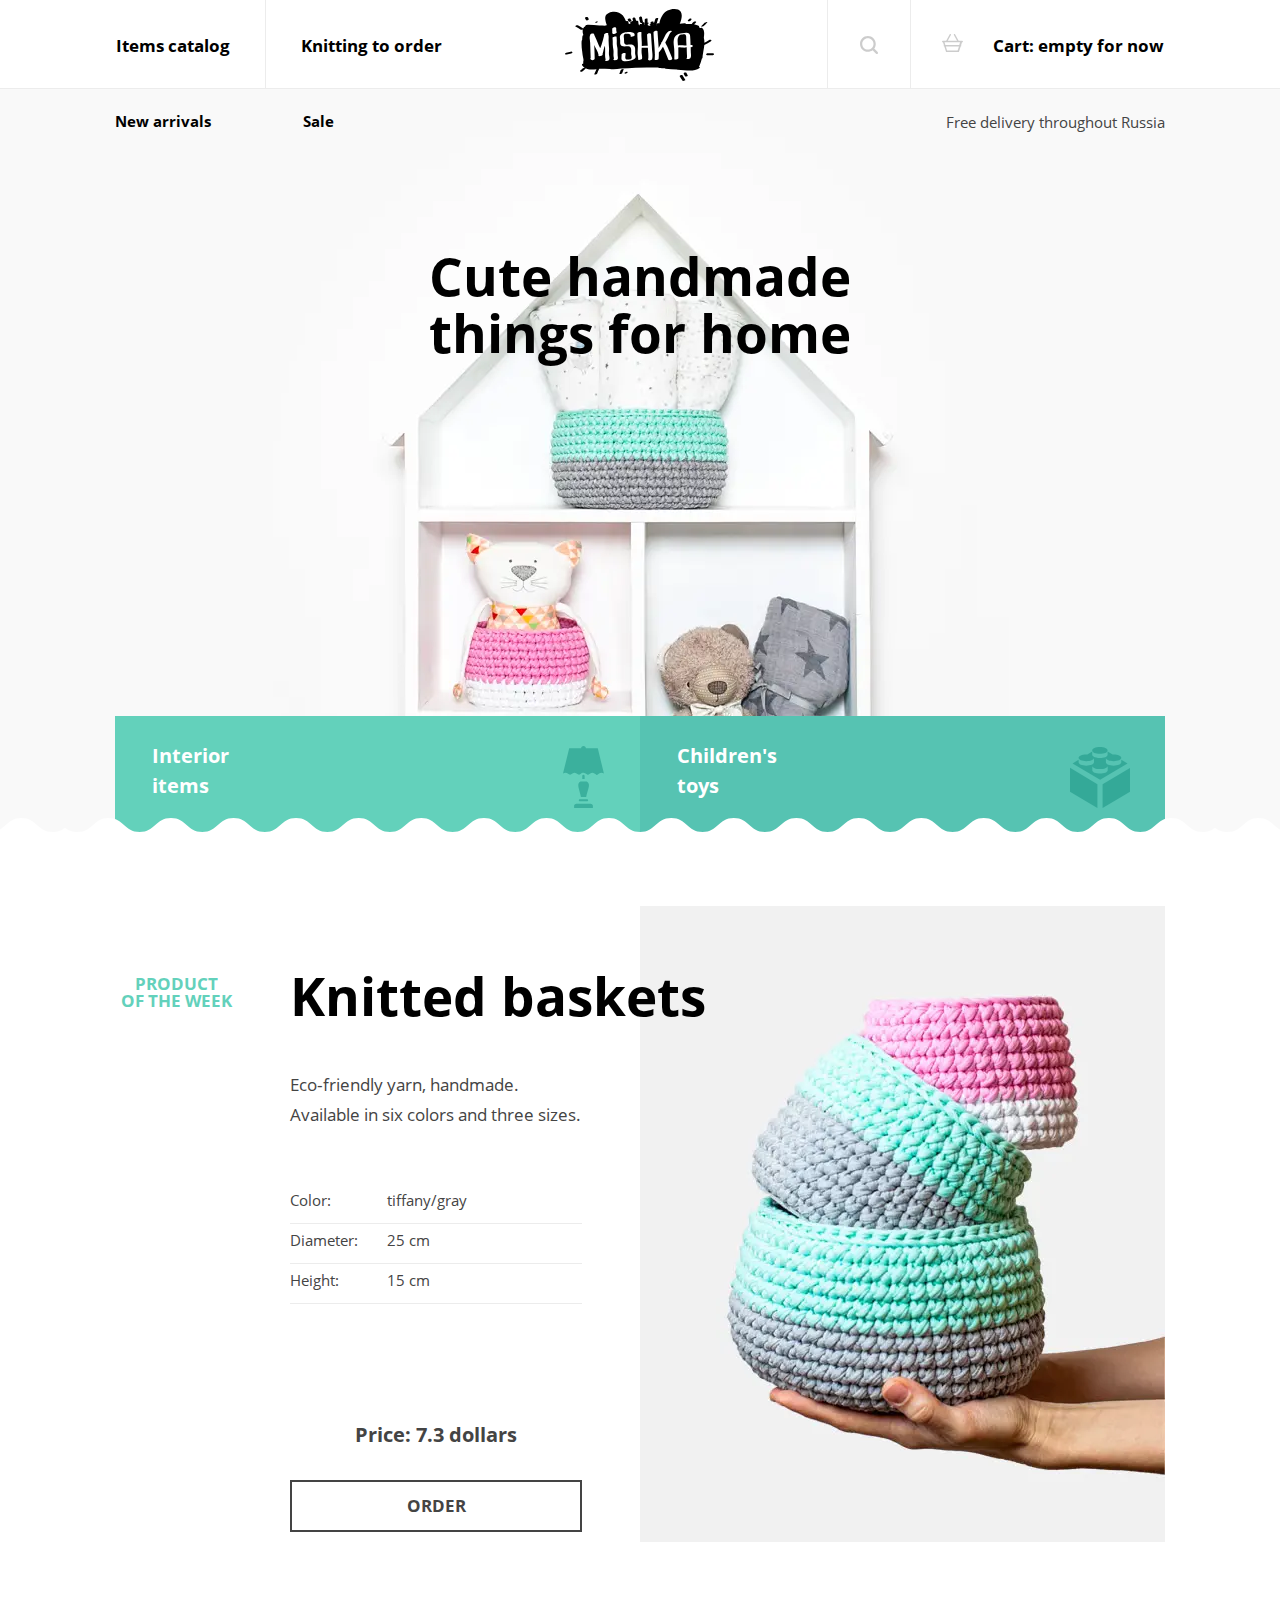
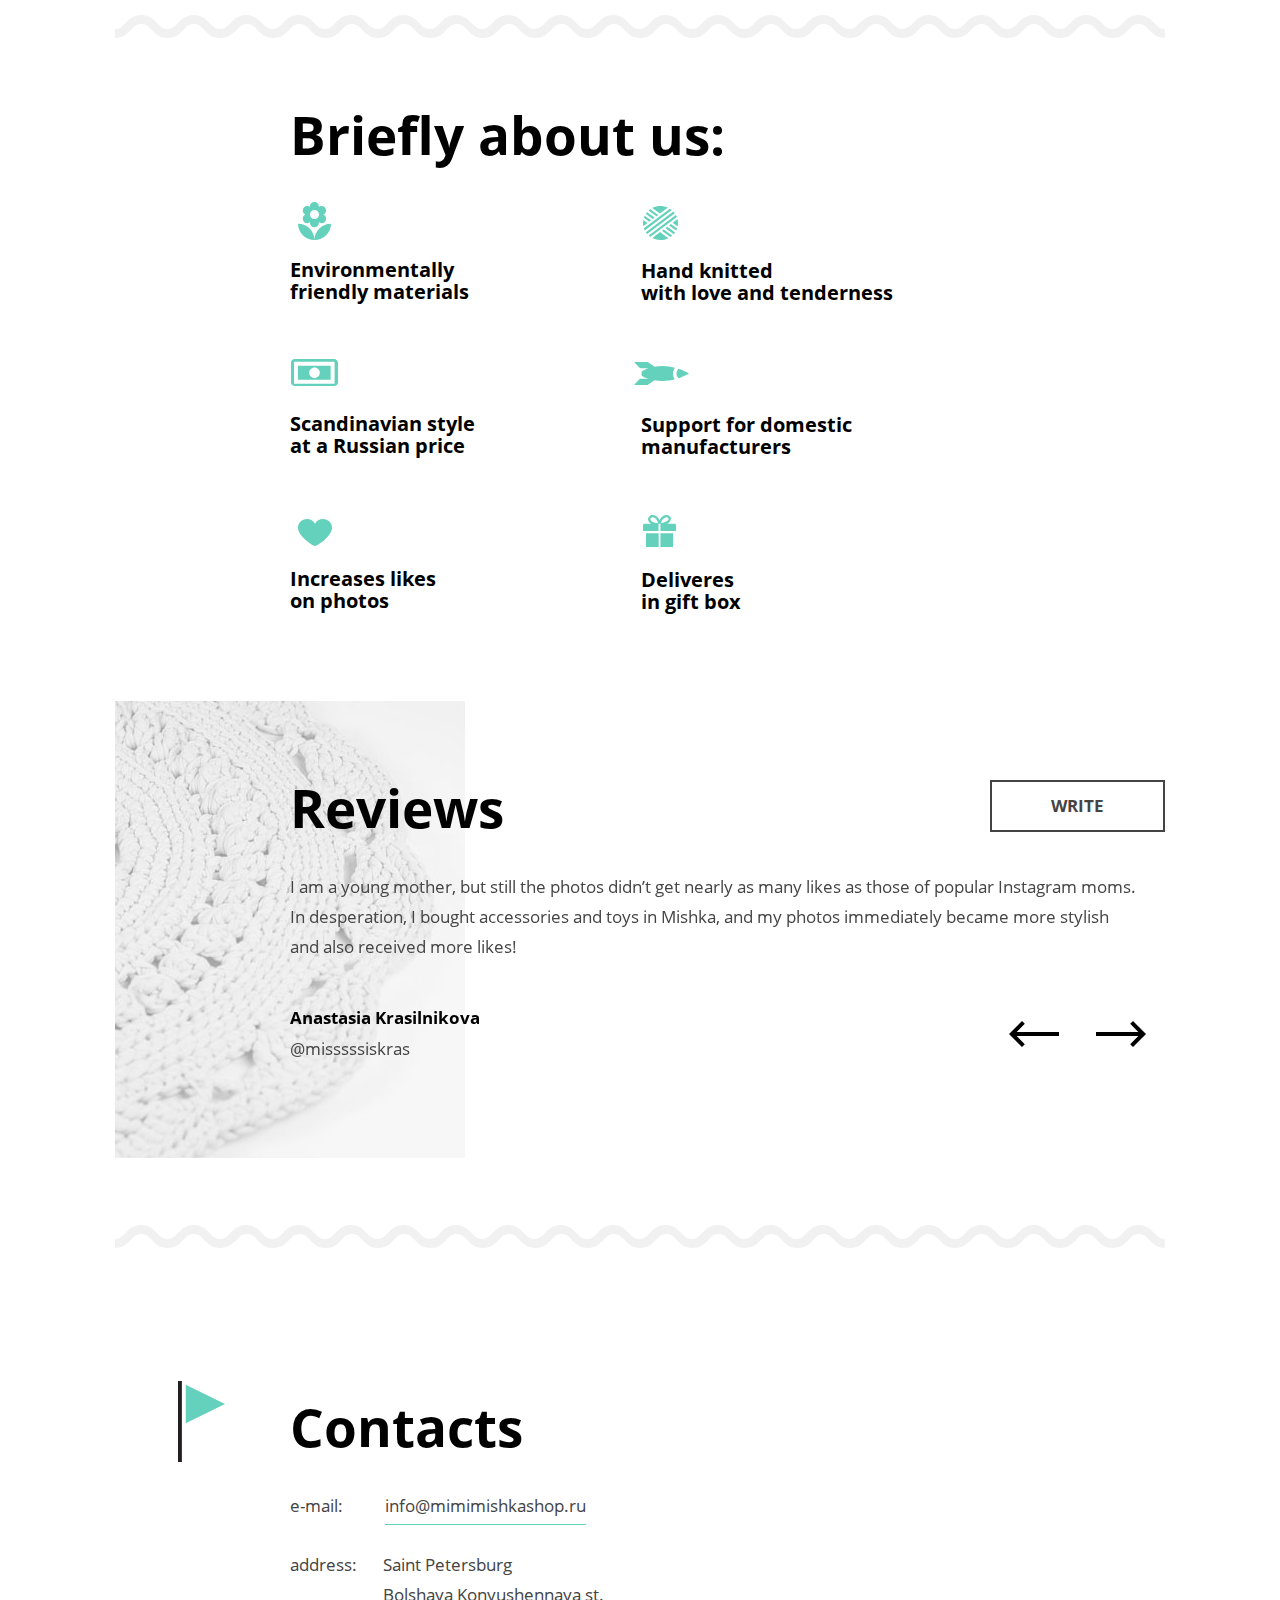
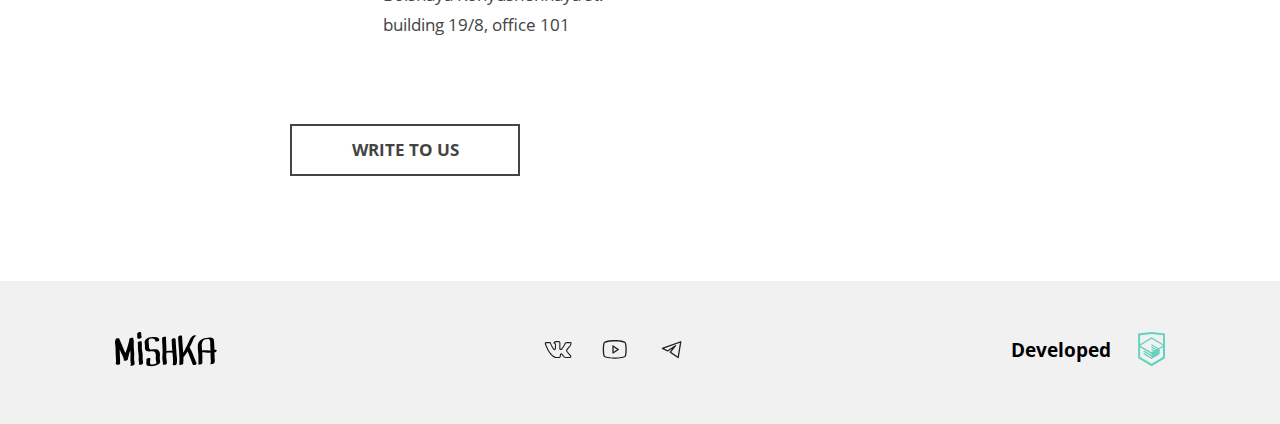
==== commit 44243eb6: "changes prices to dollars" ====
--- a/index.html
+++ b/index.html
@@ -1 +1 @@
-<!DOCTYPE html> <html class="page" lang="en"> <head> <meta charset="utf-8"> <meta name="viewport" content="width=device-width,initial-scale=1"> <meta name="description" content="Mishka - online store of cute handmade things for the home."> <meta name="keywords" content="Cute things, handmade, home, interior items, children's toys."> <link rel="preload" href="img/mishka-logo-desktop.svg" as="image"> <link rel="preload" href="img/promo-bg-desktop.jpg" as="image"> <link rel="preload" href="img/lamp-icon-desktop.jpg" as="image"> <link rel="preload" href="img/lego-icon-desktop.jpg" as="image"> <link rel="preload" href="css/style.min.css" as="style"> <link rel="preload" href="js/script.js" as="script"> <link rel="preload" type="font/woff2" href="fonts/opensans.woff2" as="font" crossorigin="anonymous"> <link rel="preload" type="font/woff2" href="fonts/opensansbold.woff2" as="font" crossorigin="anonymous"> <link rel="icon" type="image/png" href="img/favicon.png" sizes="32x32"> <link rel="icon" type="image/x-icon" href="../favicon.ico" sizes="32x32"> <link rel="shortcut icon" type="image/x-icon" href="../favicon.ico" sizes="32x32"> <link rel="icon" href="img/favicons/favicon-svg.svg" type="image/svg+xml"> <link rel="apple-touch-icon" href="img/favicons/apple-icon-180x180.png" sizes="180x180"> <link rel="manifest" href="manifest.webmanifest"> <link rel="stylesheet" href="https://cdn.jsdelivr.net/npm/swiper@9/swiper-bundle.min.css"> <link href="css/style.min.css" rel="stylesheet"> <title>HTML Academy: Mishka&nbsp;- home page</title> </head> <body class="page__body"> <header class="page__header page-header page-header--alter-background" id="header"> <nav class="page-header__main-nav page-header__main-nav--nojs"> <div class="page-header__logo-wrapper"> <a class="page-header__logo" href="index.html" tabindex="3"> <picture> <source media=" (min-width: 1150px) " srcset="img/mishka-logo-desktop.svg, img/mishka-logo-desktop.svg 2x"> <source media=" (min-width: 768px) " srcset="img/mishka-logo-tablet.svg, img/mishka-logo-tablet.svg 2x"> <img class="page-header__logo-image" src="img/mishka-logo-mobile.svg" srcset="img/mishka-logo-mobile.svg 2x" width="86" height="35" alt="Mishka main logo."> </picture> </a> <button class="page-header__toggle" type="button"> <span class="page-header__burger"></span> <span class="visually-hidden">Open/close site menu</span> </button> </div> <ul class="page-header__main-site-menu"> <li class="page-header__main-site-menu-item"> <a class="page-header__main-site-menu-link" href="catalog.html" tabindex="1">Items catalog</a> </li> <li class="page-header__main-site-menu-item"> <a class="page-header__main-site-menu-link" href="form.html" tabindex="2">Knitting to&nbsp;order</a> </li> </ul> <ul class="page-header__user-menu"> <li class="page-header__user-menu-item"> <a class="page-header__user-menu-link" href="#" tabindex="4"> <svg class="page-header__user-menu-link-image page-header__user-menu-link-image--search" xmlns="http://www.w3.org/2000/svg" width="18" height="18" viewBox="0 0 18 18" role="img" aria-label="Search icon (magnifying glass)." fill="none"> <use xlink:href="img/sprite.svg#search-icon"></use> </svg> <span class="page-header__user-menu-link-inscription page-header__user-menu-link-inscription--hidden">Site search</span> </a> </li> <li class="page-header__user-menu-item"> <a class="page-header__user-menu-link page-header__user-menu-link--full-text" href="#" tabindex="5"> <svg class="page-header__user-menu-link-image page-header__user-menu-link-image--cart" xmlns="http://www.w3.org/2000/svg" width="21" height="18" viewBox="0 0 21 18" role="img" aria-label="Cart icon." fill="none"> <use xlink:href="img/sprite.svg#cart-icon"></use> </svg> <span class="page-header__user-menu-link-inscription">Cart:</span> <span class="page-header__user-menu-link-quantity">empty for&nbsp;now</span> </a> </li> </ul> <ul class="page-header__additional-site-menu"> <li class="page-header__additional-site-menu-item"> <a class="page-header__additional-site-menu-link" href="catalog.html" tabindex="6">New arrivals</a> </li> <li class="page-header__additional-site-menu-item"> <a class="page-header__additional-site-menu-link" href="form.html" tabindex="7">Sale</a> </li> </ul> <a class="page-header__link-delivery" href="#" tabindex="8">Free delivery throughout Russia</a> </nav> </header> <main class="page__main"> <section class="promo"> <div class="promo__wrapper container"> <picture> <source type="image/webp" media=" (min-width: 1150px) " srcset="img/promo-bg-desktop.webp, img/promo-bg-desktop@2x.webp 2x"> <source type="image/webp" media=" (min-width: 768px) " srcset="img/promo-bg-tablet.webp, img/promo-bg-tablet@2x.webp 2x"> <source type="image/webp" srcset="img/promo-bg-mobile.webp, img/promo-bg-mobile@2x.webp 2x"> <source media=" (min-width: 1440px) " srcset="img/promo-bg-desktop.jpg, img/promo-bg-desktop@2x.jpg 2x"> <source media=" (min-width: 768px) " srcset="img/promo-bg-tablet.jpg, img/promo-bg-tablet@2x.jpg 2x"> <img class="promo__image" src="img/promo-bg-mobile.jpg" srcset="img/promo-bg-mobile@2x.jpg 2x" width="280" height="270" alt="White children's toy house with cute handmade things in every room."> </picture> <h1 class="promo__main-title">Cute handmade<br> things for&nbsp;home</h1> <h2 class="visually-hidden">Promo block</h2> <ul class="promo__items-list"> <li class="promo__items-list-item"> <a class="promo__items-list-link" href="#"> <h3 class="promo__items-list-link-title">Interior items</h3> <picture> <source media=" (min-width: 1150px) " srcset="img/lamp-icon-desktop.svg, img/lamp-icon-desktop.svg 2x"> <source media=" (min-width: 768px) " srcset="img/lamp-icon-desktop.svg, img/lamp-icon-desktop.svg 2x"> <img class="promo__items-list-link-image promo__items-list-link-image--interior-items" src="img/lamp-icon-mobile.svg" srcset="img/lamp-icon-mobile.svg 2x" width="40" height="62" alt="Lamp icon."> </picture> </a> </li> <li class="promo__items-list-item"> <a class="promo__items-list-link" href="#"> <h3 class="promo__items-list-link-title">Children's<br>toys</h3> <picture> <source media=" (min-width: 1150px) " srcset="img/lego-icon-desktop.svg, img/lego-icon-desktop.svg 2x"> <source media=" (min-width: 768px) " srcset="img/lego-icon-tablet.svg, img/lego-icon-tablet.svg 2x"> <img class="promo__items-list-link-image promo__items-list-link-image--kids-toys" src="img/lego-icon-mobile.svg" srcset="img/lego-icon-mobile.svg 2x" width="60" height="60" alt="LEGO icon."> </picture> </a> </li> </ul> </div> </section> <section class="week-product"> <div class="container"> <div class="week-product__wrapper"> <div class="week-product__header"> <h2 class="week-product__section-title">Knitted baskets</h2> <span class="week-product__label">Product of&nbsp;the&nbsp;week</span> </div> <div class="week-product__text-content"> <p class="week-product__text">Eco&#8209;friendly yarn, handmade. Available in&nbsp;six colors and&nbsp;three&nbsp;sizes.</p> <dl class="week-product__list-description"> <div class="week-product__list-description-item"> <dt class="week-product__list-description-term">Color:</dt> <dd class="week-product__list-description-definition">tiffany/gray</dd> </div> <div class="week-product__list-description-item"> <dt class="week-product__list-description-term">Diameter:</dt> <dd class="week-product__list-description-definition">25&nbsp;cm</dd> </div> <div class="week-product__list-description-item"> <dt class="week-product__list-description-term">Height:</dt> <dd class="week-product__list-description-definition">15&nbsp;cm</dd> </div> </dl> </div> <picture class="week-product__picture"> <source type="image/webp" media=" (min-width: 1150px) " srcset="img/knitted-baskets-desktop.webp, img/knitted-baskets-desktop@2x.webp 2x"> <source type="image/webp" media=" (min-width: 768px) " srcset="img/knitted-baskets-tablet.webp, img/knitted-baskets-tablet@2x.webp 2x"> <source type="image/webp" srcset="img/knitted-baskets-mobile.webp, img/knitted-baskets-mobile@2x.webp 2x"> <source media=" (min-width: 1440px) " srcset="img/knitted-baskets-desktop.jpg, img/knitted-baskets-desktop@2x.jpg 2x"> <source media=" (min-width: 768px) " srcset="img/knitted-baskets-tablet.jpg, img/knitted-baskets-tablet@2x.jpg 2x"> <img class="week-product__image" src="img/knitted-baskets-mobile.jpg" srcset="img/knitted-baskets-mobile@2x.jpg 2x" width="260" height="315" alt="Knitted baskets (three of different sizes and colors, one small pink with white, medium and large gray with light green)."> </picture> <div class="week-product__footer"> <span class="week-product__price">Price: 990&nbsp;rub.</span> <a class="week-product__button button button--size-l" href="#">Order</a> </div> </div> </div> </section> <section class="advantages"> <div class="advantages__wrapper container"> <h2 class="advantages__section-title">Briefly about&nbsp;us:</h2> <ul class="advantages__list"> <li class="advantages__item advantages__item--materials"> <h3 class="advantages__item-title">Environmentally<br>friendly materials</h3> </li> <li class="advantages__item advantages__item--style-price"> <h3 class="advantages__item-title">Scandinavian style<br>at&nbsp;a&nbsp;Russian price</h3> </li> <li class="advantages__item advantages__item--likes"> <h3 class="advantages__item-title">Increases likes<br>on&nbsp;photos</h3> </li> <li class="advantages__item advantages__item--manual"> <h3 class="advantages__item-title">Hand knitted<br>with&nbsp;love and&nbsp;tenderness</h3> </li> <li class="advantages__item advantages__item--domestic"> <h3 class="advantages__item-title">Support for&nbsp;domestic<br>manufacturers</h3> </li> <li class="advantages__item advantages__item--gift-wrap"> <h3 class="advantages__item-title">Deliveres<br>in&nbsp;gift&nbsp;box</h3> </li> </ul> </div> </section> <section class="reviews"> <div class="reviews__wrapper container"> <h2 class="reviews__section-title">Reviews</h2> <div class="reviews__swiper swiper"> <ul class="reviews__slides-list swiper-wrapper"> <li class="reviews__slides-item reviews__slides-item--active swiper-slide"> <blockquote class="reviews__slides-item-content"> <p class="reviews__slides-item-main-text-content">I&nbsp;am a&nbsp;young mother, but&nbsp;still the&nbsp;photos didn’t get nearly as&nbsp;many likes as&nbsp;those of&nbsp;popular Instagram moms. In&nbsp;desperation, I&nbsp;bought accessories and&nbsp;toys in&nbsp;Mishka, and&nbsp;my&nbsp;photos immediately became more stylish and&nbsp;also received more likes!</p> <cite class="reviews__slides-item-source"> <span class="reviews__slides-item-source-name">Anastasia Krasilnikova</span> <a class="reviews__slides-item-source-link" href="#">@misssssiskras</a> </cite> </blockquote> </li> <li class="reviews__slides-item swiper-slide"> <blockquote class="reviews__slides-item-content"> <p class="reviews__slides-item-main-text-content">I&nbsp;am the&nbsp;sister of&nbsp;a&nbsp;young mother, but&nbsp;still the&nbsp;photos didn’t get nearly as&nbsp;many likes as&nbsp;those of&nbsp;popular Instagram moms. In&nbsp;desperation, I&nbsp;bought accessories and&nbsp;toys in&nbsp;Mishka, and&nbsp;my&nbsp;photos immediately became more stylish and&nbsp;also received more likes!</p> <cite class="reviews__slides-item-source"> <span class="reviews__slides-item-source-name">Ekaterina Krasilnikova</span> <a class="reviews__slides-item-source-link" href="#">@misssssiskras2</a> </cite> </blockquote> </li> <li class="reviews__slides-item swiper-slide"> <blockquote class="reviews__slides-item-content"> <p class="reviews__slides-item-main-text-content">I&nbsp;am a&nbsp;cousin of&nbsp;a&nbsp;young mother, but&nbsp;still the&nbsp;photos didn’t get nearly as&nbsp;many likes as&nbsp;those of&nbsp;popular Instagram moms. In&nbsp;desperation, I&nbsp;bought accessories and&nbsp;toys in&nbsp;Mishka, and&nbsp;my&nbsp;photos immediately became more stylish and&nbsp;also received more likes!</p> <cite class="reviews__slides-item-source"> <span class="reviews__slides-item-source-name">Elena Krasilnikova</span> <a class="reviews__slides-item-source-link" href="#">@misssssiskras3</a> </cite> </blockquote> </li> </ul> <div class="reviews__slider-controls"> <button class="reviews__slider-button reviews__slider-button--prev" type="button"> <svg class="reviews__slider-button-image" xmlns="http://www.w3.org/2000/svg" width="50" height="26" viewBox="0 0 50 26" role="img" aria-label="Большая стрелка влево." fill="none"> <use xlink:href="img/sprite.svg#huge-arrow-left"></use> </svg> <span class="visually-hidden">Previous review</span> </button> <button class="reviews__slider-button reviews__slider-button--next" type="button"> <svg class="reviews__slider-button-image" xmlns="http://www.w3.org/2000/svg" width="50" height="26" viewBox="0 0 50 26" role="img" aria-label="Большая стрелка вправо." fill="none"> <use xlink:href="img/sprite.svg#huge-arrow-right"></use> </svg> <span class="visually-hidden">Next review</span> </button> </div> </div> <a class="reviews__button button button--size-s" href="#">Write</a> </div> </section> <section class="contacts"> <div class="contacts__wrapper container"> <div class="contacts__main-content"> <h2 class="contacts__section-title">Contacts</h2> <dl class="contacts__list-description"> <div class="contacts__list-description-item"> <dt class="contacts__list-description-term" lang="en">e-mail:</dt> <dd class="contacts__list-description-definition"> <a class="contacts__email" href="mailto:info@mimimishkashop.ru">info@mimimishkashop.ru</a> </dd> </div> <div class="contacts__list-description-item"> <dt class="contacts__list-description-term">address:</dt> <dd class="contacts__list-description-definition"> <address class="contacts__address">Saint&nbsp;Petersburg<br>Bolshaya&nbsp;Konyushennaya&nbsp;st.<br>building&nbsp;19/8, office&nbsp;101</address> </dd> </div> </dl> </div> <iframe class="contacts__map" src="https://www.google.com/maps/embed?pb=!1m18!1m12!1m3!1d1188.3735854231495!2d30.32140674452788!3d59.93880958678194!2m3!1f0!2f0!3f0!3m2!1i1024!2i768!4f13.1!3m3!1m2!1s0x4696310fca145cc1%3A0x42b32648d8238007!2z0JHQvtC70YzRiNCw0Y8g0JrQvtC90Y7RiNC10L3QvdCw0Y8g0YPQuy4sIDE5LzgsINCh0LDQvdC60YIt0J_QtdGC0LXRgNCx0YPRgNCzLCDQoNC-0YHRgdC40Y8sIDE5MTE4Ng!5e0!3m2!1sru!2suk!4v1677795073109!5m2!1sru!2suk" width="320" height="455" name="Map of Saint Petersburg." allow="fullscreen" loading="lazy" referrerpolicy="no-referrer-when-downgrade" title="Location of Bolshaya Konyushennaya street, building 19/8 on the map of Saint Petersburg."></iframe> <noscript class="contacts__image-wrapper"> <picture> <source type="image/webp" media=" (min-width: 1150px) " srcset="img/map-desktop.webp, img/map-desktop@2x.webp 2x"> <source type="image/webp" media=" (min-width: 768px) " srcset="img/map-tablet.webp, img/map-tablet@2x.webp 2x"> <source type="image/webp" srcset="img/map-mobile.webp, img/map-mobile@2x.webp 2x"> <source media=" (min-width: 1150px) " srcset="img/map-desktop.jpg, img/map-desktop@2x.jpg 2x"> <source media=" (min-width: 768px) " srcset="img/map-tablet.jpg, img/map-tablet@2x.jpg 2x"> <img class="contacts__image" src="img/map-mobile.jpg" srcset="img/map-mobile@2x.jpg 2x" width="320" height="455" alt="Location of Bolshaya Konyushennaya street, building 19/8 on the map of Saint Petersburg."> </picture> </noscript> <a class="contacts__button button button--size-m" href="#">Write&nbsp;to&nbsp;us</a> </div> </section> </main> <footer class="page__footer page-footer"> <div class="page-footer__wrapper container"> <a class="page-footer__logo" href="index.html#header"> <svg class="page-footer__logo-image" xmlns="http://www.w3.org/2000/svg" width="102" height="35" viewBox="0 0 102 35" role="img" aria-label="Logo-inscription Mishka." fill="none"> <use xlink:href="img/sprite.svg#logo-footer"></use> </svg> <span class="visually-hidden">Logo-inscription Mishka</span> </a> <div class="page-footer__socials-list-wrapper"> <ul class="page-footer__socials-list socials-list"> <li class="socials-list__item"> <a class="socials-list__link" href="#"> <svg xmlns="http://www.w3.org/2000/svg" width="29" height="23" viewBox="0 0 29 23" role="img" aria-label="VKontakte logo." fill="none"> <use xlink:href="img/sprite.svg#vk"></use> </svg> <span class="visually-hidden">VKontakte</span> </a> </li> <li class="socials-list__item"> <a class="socials-list__link" href="#"> <svg xmlns="http://www.w3.org/2000/svg" width="29" height="23" viewBox="0 0 29 23" role="img" aria-label="YouTube logo." fill="none"> <use xmlns:xlink="http://www.w3.org/1999/xlink" xlink:href="img/sprite.svg#youtube"></use> </svg> <span class="visually-hidden">YouTube</span> </a> </li> <li class="socials-list__item"> <a class="socials-list__link" href="#"> <svg xmlns="http://www.w3.org/2000/svg" width="29" height="23" viewBox="0 0 29 23" role="img" aria-label="Telegram logo." fill="none"> <use xlink:href="img/sprite.svg#telegram"></use> </svg> <span class="visually-hidden">Telegram</span> </a> </li> </ul> </div> <a class="page-footer__html-academy-link" href="https://htmlacademy.ru/intensive/adaptive" target="_blank"> <span class="page-footer__html-academy-link-inscription">Developed</span> <svg class="page-footer__html-academy-link-icon" xmlns="http://www.w3.org/2000/svg" width="27" height="35" viewBox="0 0 27 35" role="img" aria-label="HTML Academy logo." fill="none"> <use xlink:href="img/sprite.svg#htmlacademy-logo"></use> </svg> <span class="visually-hidden">HTML Academy</span> </a> </div> </footer> <div class="modal-container"> <div class="modal-container__modal"> <h2 class="modal-container__section-title">Add to&nbsp;basket</h2> <form class="modal-container__form modal-container-form" action="https://echo.htmlacademy.ru" method="post"> <fieldset class="modal-container-form__group modal-container-group"> <legend class="modal-container-group__title">Select size:</legend> <div class="modal-container-group__radiobuttons-wrapper"> <div class="modal-container-group__box"> <input class="modal-container-group__radiobutton visually-hidden" id="modal-size-s" name="size" value="size-s" type="radio" checked="checked"> <label class="modal-container-group__label" for="modal-size-s">S</label> </div> <div class="modal-container-group__box"> <input class="modal-container-group__radiobutton visually-hidden" id="modal-size-m" name="size" value="size-m" type="radio"> <label class="modal-container-group__label" for="modal-size-m">M</label> </div> <div class="modal-container-group__box"> <input class="modal-container-group__radiobutton visually-hidden" id="modal-size-l" name="size" value="size-l" type="radio"> <label class="modal-container-group__label" for="modal-size-l">L</label> </div> </div> </fieldset> <button class="modal-container__button button button--modal" type="submit">Add</button> </form> </div> </div> <script src="https://cdn.jsdelivr.net/npm/swiper@9/swiper-bundle.min.js"></script> <script src="js/script.js"></script> </body> </html> +<!DOCTYPE html> <html class="page" lang="en"> <head> <meta charset="utf-8"> <meta name="viewport" content="width=device-width,initial-scale=1"> <meta name="description" content="Mishka - online store of cute handmade things for the home."> <meta name="keywords" content="Cute things, handmade, home, interior items, children's toys."> <link rel="preload" href="img/mishka-logo-desktop.svg" as="image"> <link rel="preload" href="img/promo-bg-desktop.jpg" as="image"> <link rel="preload" href="img/lamp-icon-desktop.svg" as="image"> <link rel="preload" href="img/lego-icon-desktop.svg" as="image"> <link rel="preload" href="css/style.min.css" as="style"> <link rel="preload" href="js/script.js" as="script"> <link rel="preload" type="font/woff2" href="fonts/opensans.woff2" as="font" crossorigin="anonymous"> <link rel="preload" type="font/woff2" href="fonts/opensansbold.woff2" as="font" crossorigin="anonymous"> <link rel="icon" type="image/png" href="img/favicon.png" sizes="32x32"> <link rel="icon" type="image/x-icon" href="../favicon.ico" sizes="32x32"> <link rel="shortcut icon" type="image/x-icon" href="../favicon.ico" sizes="32x32"> <link rel="icon" href="img/favicons/favicon-svg.svg" type="image/svg+xml"> <link rel="apple-touch-icon" href="img/favicons/apple-icon-180x180.png" sizes="180x180"> <link rel="manifest" href="manifest.webmanifest"> <link rel="stylesheet" href="https://cdn.jsdelivr.net/npm/swiper@9/swiper-bundle.min.css"> <link href="css/style.min.css" rel="stylesheet"> <title>HTML Academy: Mishka&nbsp;- home page</title> </head> <body class="page__body"> <header class="page__header page-header page-header--alter-background" id="header"> <nav class="page-header__main-nav page-header__main-nav--nojs"> <div class="page-header__logo-wrapper"> <a class="page-header__logo" href="index.html" tabindex="3"> <picture> <source media=" (min-width: 1150px) " srcset="img/mishka-logo-desktop.svg, img/mishka-logo-desktop.svg 2x"> <source media=" (min-width: 768px) " srcset="img/mishka-logo-tablet.svg, img/mishka-logo-tablet.svg 2x"> <img class="page-header__logo-image" src="img/mishka-logo-mobile.svg" srcset="img/mishka-logo-mobile.svg 2x" width="86" height="35" alt="Mishka main logo."> </picture> </a> <button class="page-header__toggle" type="button"> <span class="page-header__burger"></span> <span class="visually-hidden">Open/close site menu</span> </button> </div> <ul class="page-header__main-site-menu"> <li class="page-header__main-site-menu-item"> <a class="page-header__main-site-menu-link" href="catalog.html" tabindex="1">Items catalog</a> </li> <li class="page-header__main-site-menu-item"> <a class="page-header__main-site-menu-link" href="form.html" tabindex="2">Knitting to&nbsp;order</a> </li> </ul> <ul class="page-header__user-menu"> <li class="page-header__user-menu-item"> <a class="page-header__user-menu-link" href="#" tabindex="4"> <svg class="page-header__user-menu-link-image page-header__user-menu-link-image--search" xmlns="http://www.w3.org/2000/svg" width="18" height="18" viewBox="0 0 18 18" role="img" aria-label="Search icon (magnifying glass)." fill="none"> <use xlink:href="img/sprite.svg#search-icon"></use> </svg> <span class="page-header__user-menu-link-inscription page-header__user-menu-link-inscription--hidden">Site search</span> </a> </li> <li class="page-header__user-menu-item"> <a class="page-header__user-menu-link page-header__user-menu-link--full-text" href="#" tabindex="5"> <svg class="page-header__user-menu-link-image page-header__user-menu-link-image--cart" xmlns="http://www.w3.org/2000/svg" width="21" height="18" viewBox="0 0 21 18" role="img" aria-label="Cart icon." fill="none"> <use xlink:href="img/sprite.svg#cart-icon"></use> </svg> <span class="page-header__user-menu-link-inscription">Cart:</span> <span class="page-header__user-menu-link-quantity">empty for&nbsp;now</span> </a> </li> </ul> <div class="page-header__bottom"> <div class="page-header__bottom-wrapper container"> <ul class="page-header__additional-site-menu"> <li class="page-header__additional-site-menu-item"> <a class="page-header__additional-site-menu-link" href="catalog.html" tabindex="6">New arrivals</a> </li> <li class="page-header__additional-site-menu-item"> <a class="page-header__additional-site-menu-link" href="form.html" tabindex="7">Sale</a> </li> </ul> <a class="page-header__link-delivery" href="#" tabindex="8">Free delivery throughout Russia</a> </div> </div> </nav> </header> <main class="page__main"> <section class="promo"> <div class="promo__wrapper container"> <picture> <source type="image/webp" media=" (min-width: 1150px) " srcset="img/promo-bg-desktop.webp, img/promo-bg-desktop@2x.webp 2x"> <source type="image/webp" media=" (min-width: 768px) " srcset="img/promo-bg-tablet.webp, img/promo-bg-tablet@2x.webp 2x"> <source type="image/webp" srcset="img/promo-bg-mobile.webp, img/promo-bg-mobile@2x.webp 2x"> <source media=" (min-width: 1440px) " srcset="img/promo-bg-desktop.jpg, img/promo-bg-desktop@2x.jpg 2x"> <source media=" (min-width: 768px) " srcset="img/promo-bg-tablet.jpg, img/promo-bg-tablet@2x.jpg 2x"> <img class="promo__image" src="img/promo-bg-mobile.jpg" srcset="img/promo-bg-mobile@2x.jpg 2x" width="280" height="270" alt="White children's toy house with cute handmade things in every room."> </picture> <h1 class="promo__main-title">Cute handmade<br> things for&nbsp;home</h1> <h2 class="visually-hidden">Promo block</h2> <ul class="promo__items-list"> <li class="promo__items-list-item"> <a class="promo__items-list-link" href="#"> <h3 class="promo__items-list-link-title">Interior items</h3> <picture> <source media=" (min-width: 1150px) " srcset="img/lamp-icon-desktop.svg, img/lamp-icon-desktop.svg 2x"> <source media=" (min-width: 768px) " srcset="img/lamp-icon-desktop.svg, img/lamp-icon-desktop.svg 2x"> <img class="promo__items-list-link-image promo__items-list-link-image--interior-items" src="img/lamp-icon-mobile.svg" srcset="img/lamp-icon-mobile.svg 2x" width="40" height="62" alt="Lamp icon."> </picture> </a> </li> <li class="promo__items-list-item"> <a class="promo__items-list-link" href="#"> <h3 class="promo__items-list-link-title">Children's<br>toys</h3> <picture> <source media=" (min-width: 1150px) " srcset="img/lego-icon-desktop.svg, img/lego-icon-desktop.svg 2x"> <source media=" (min-width: 768px) " srcset="img/lego-icon-tablet.svg, img/lego-icon-tablet.svg 2x"> <img class="promo__items-list-link-image promo__items-list-link-image--kids-toys" src="img/lego-icon-mobile.svg" srcset="img/lego-icon-mobile.svg 2x" width="60" height="60" alt="LEGO icon."> </picture> </a> </li> </ul> </div> </section> <section class="week-product"> <div class="container"> <div class="week-product__wrapper"> <div class="week-product__header"> <h2 class="week-product__section-title">Knitted baskets</h2> <span class="week-product__label">Product of&nbsp;the&nbsp;week</span> </div> <div class="week-product__text-content"> <p class="week-product__text">Eco&#8209;friendly yarn, handmade. Available in&nbsp;six colors and&nbsp;three&nbsp;sizes.</p> <dl class="week-product__list-description"> <div class="week-product__list-description-item"> <dt class="week-product__list-description-term">Color:</dt> <dd class="week-product__list-description-definition">tiffany/gray</dd> </div> <div class="week-product__list-description-item"> <dt class="week-product__list-description-term">Diameter:</dt> <dd class="week-product__list-description-definition">25&nbsp;cm</dd> </div> <div class="week-product__list-description-item"> <dt class="week-product__list-description-term">Height:</dt> <dd class="week-product__list-description-definition">15&nbsp;cm</dd> </div> </dl> </div> <picture class="week-product__picture"> <source type="image/webp" media=" (min-width: 1150px) " srcset="img/knitted-baskets-desktop.webp, img/knitted-baskets-desktop@2x.webp 2x"> <source type="image/webp" media=" (min-width: 768px) " srcset="img/knitted-baskets-tablet.webp, img/knitted-baskets-tablet@2x.webp 2x"> <source type="image/webp" srcset="img/knitted-baskets-mobile.webp, img/knitted-baskets-mobile@2x.webp 2x"> <source media=" (min-width: 1440px) " srcset="img/knitted-baskets-desktop.jpg, img/knitted-baskets-desktop@2x.jpg 2x"> <source media=" (min-width: 768px) " srcset="img/knitted-baskets-tablet.jpg, img/knitted-baskets-tablet@2x.jpg 2x"> <img class="week-product__image" src="img/knitted-baskets-mobile.jpg" srcset="img/knitted-baskets-mobile@2x.jpg 2x" width="260" height="315" alt="Knitted baskets (three of different sizes and colors, one small pink with white, medium and large gray with light green)."> </picture> <div class="week-product__footer"> <span class="week-product__price">Price: 7.3&nbsp;dollars</span> <a class="week-product__button button button--size-l" href="#">Order</a> </div> </div> </div> </section> <section class="advantages"> <div class="advantages__wrapper container"> <h2 class="advantages__section-title">Briefly about&nbsp;us:</h2> <ul class="advantages__list"> <li class="advantages__item advantages__item--materials"> <h3 class="advantages__item-title">Environmentally<br>friendly materials</h3> </li> <li class="advantages__item advantages__item--style-price"> <h3 class="advantages__item-title">Scandinavian style<br>at&nbsp;a&nbsp;Russian price</h3> </li> <li class="advantages__item advantages__item--likes"> <h3 class="advantages__item-title">Increases likes<br>on&nbsp;photos</h3> </li> <li class="advantages__item advantages__item--manual"> <h3 class="advantages__item-title">Hand knitted<br>with&nbsp;love and&nbsp;tenderness</h3> </li> <li class="advantages__item advantages__item--domestic"> <h3 class="advantages__item-title">Support for&nbsp;domestic<br>manufacturers</h3> </li> <li class="advantages__item advantages__item--gift-wrap"> <h3 class="advantages__item-title">Deliveres<br>in&nbsp;gift&nbsp;box</h3> </li> </ul> </div> </section> <section class="reviews"> <div class="reviews__wrapper container"> <h2 class="reviews__section-title">Reviews</h2> <div class="reviews__swiper swiper"> <ul class="reviews__slides-list swiper-wrapper"> <li class="reviews__slides-item reviews__slides-item--active swiper-slide"> <blockquote class="reviews__slides-item-content"> <p class="reviews__slides-item-main-text-content">I&nbsp;am a&nbsp;young mother, but&nbsp;still the&nbsp;photos didn’t get nearly as&nbsp;many likes as&nbsp;those of&nbsp;popular Instagram moms. In&nbsp;desperation, I&nbsp;bought accessories and&nbsp;toys in&nbsp;Mishka, and&nbsp;my&nbsp;photos immediately became more stylish and&nbsp;also received more likes!</p> <cite class="reviews__slides-item-source"> <span class="reviews__slides-item-source-name">Anastasia Krasilnikova</span> <a class="reviews__slides-item-source-link" href="#">@misssssiskras</a> </cite> </blockquote> </li> <li class="reviews__slides-item swiper-slide"> <blockquote class="reviews__slides-item-content"> <p class="reviews__slides-item-main-text-content">I&nbsp;am the&nbsp;sister of&nbsp;a&nbsp;young mother, but&nbsp;still the&nbsp;photos didn’t get nearly as&nbsp;many likes as&nbsp;those of&nbsp;popular Instagram moms. In&nbsp;desperation, I&nbsp;bought accessories and&nbsp;toys in&nbsp;Mishka, and&nbsp;my&nbsp;photos immediately became more stylish and&nbsp;also received more likes!</p> <cite class="reviews__slides-item-source"> <span class="reviews__slides-item-source-name">Ekaterina Krasilnikova</span> <a class="reviews__slides-item-source-link" href="#">@misssssiskras2</a> </cite> </blockquote> </li> <li class="reviews__slides-item swiper-slide"> <blockquote class="reviews__slides-item-content"> <p class="reviews__slides-item-main-text-content">I&nbsp;am a&nbsp;cousin of&nbsp;a&nbsp;young mother, but&nbsp;still the&nbsp;photos didn’t get nearly as&nbsp;many likes as&nbsp;those of&nbsp;popular Instagram moms. In&nbsp;desperation, I&nbsp;bought accessories and&nbsp;toys in&nbsp;Mishka, and&nbsp;my&nbsp;photos immediately became more stylish and&nbsp;also received more likes!</p> <cite class="reviews__slides-item-source"> <span class="reviews__slides-item-source-name">Elena Krasilnikova</span> <a class="reviews__slides-item-source-link" href="#">@misssssiskras3</a> </cite> </blockquote> </li> </ul> <div class="reviews__slider-controls"> <button class="reviews__slider-button reviews__slider-button--prev" type="button"> <svg class="reviews__slider-button-image" xmlns="http://www.w3.org/2000/svg" width="50" height="26" viewBox="0 0 50 26" role="img" aria-label="Большая стрелка влево." fill="none"> <use xlink:href="img/sprite.svg#huge-arrow-left"></use> </svg> <span class="visually-hidden">Previous review</span> </button> <button class="reviews__slider-button reviews__slider-button--next" type="button"> <svg class="reviews__slider-button-image" xmlns="http://www.w3.org/2000/svg" width="50" height="26" viewBox="0 0 50 26" role="img" aria-label="Большая стрелка вправо." fill="none"> <use xlink:href="img/sprite.svg#huge-arrow-right"></use> </svg> <span class="visually-hidden">Next review</span> </button> </div> </div> <a class="reviews__button button button--size-s" href="#">Write</a> </div> </section> <section class="contacts"> <div class="contacts__wrapper container"> <div class="contacts__main-content"> <h2 class="contacts__section-title">Contacts</h2> <dl class="contacts__list-description"> <div class="contacts__list-description-item"> <dt class="contacts__list-description-term" lang="en">e-mail:</dt> <dd class="contacts__list-description-definition"> <a class="contacts__email" href="mailto:info@mimimishkashop.ru">info@mimimishkashop.ru</a> </dd> </div> <div class="contacts__list-description-item"> <dt class="contacts__list-description-term">address:</dt> <dd class="contacts__list-description-definition"> <address class="contacts__address">Saint&nbsp;Petersburg<br>Bolshaya&nbsp;Konyushennaya&nbsp;st.<br>building&nbsp;19/8, office&nbsp;101</address> </dd> </div> </dl> </div> <iframe class="contacts__map" src="https://www.google.com/maps/embed?pb=!1m18!1m12!1m3!1d1188.3735854231495!2d30.32140674452788!3d59.93880958678194!2m3!1f0!2f0!3f0!3m2!1i1024!2i768!4f13.1!3m3!1m2!1s0x4696310fca145cc1%3A0x42b32648d8238007!2z0JHQvtC70YzRiNCw0Y8g0JrQvtC90Y7RiNC10L3QvdCw0Y8g0YPQuy4sIDE5LzgsINCh0LDQvdC60YIt0J_QtdGC0LXRgNCx0YPRgNCzLCDQoNC-0YHRgdC40Y8sIDE5MTE4Ng!5e0!3m2!1sru!2suk!4v1677795073109!5m2!1sru!2suk" width="320" height="455" name="Map of Saint Petersburg." allow="fullscreen" loading="lazy" referrerpolicy="no-referrer-when-downgrade" title="Location of Bolshaya Konyushennaya street, building 19/8 on the map of Saint Petersburg."></iframe> <noscript class="contacts__image-wrapper"> <picture> <source type="image/webp" media=" (min-width: 1150px) " srcset="img/map-desktop.webp, img/map-desktop@2x.webp 2x"> <source type="image/webp" media=" (min-width: 768px) " srcset="img/map-tablet.webp, img/map-tablet@2x.webp 2x"> <source type="image/webp" srcset="img/map-mobile.webp, img/map-mobile@2x.webp 2x"> <source media=" (min-width: 1150px) " srcset="img/map-desktop.jpg, img/map-desktop@2x.jpg 2x"> <source media=" (min-width: 768px) " srcset="img/map-tablet.jpg, img/map-tablet@2x.jpg 2x"> <img class="contacts__image" src="img/map-mobile.jpg" srcset="img/map-mobile@2x.jpg 2x" width="320" height="455" alt="Location of Bolshaya Konyushennaya street, building 19/8 on the map of Saint Petersburg."> </picture> </noscript> <a class="contacts__button button button--size-m" href="#">Write&nbsp;to&nbsp;us</a> </div> </section> </main> <footer class="page__footer page-footer"> <div class="page-footer__wrapper container"> <a class="page-footer__logo" href="index.html#header"> <svg class="page-footer__logo-image" xmlns="http://www.w3.org/2000/svg" width="102" height="35" viewBox="0 0 102 35" role="img" aria-label="Logo-inscription Mishka." fill="none"> <use xlink:href="img/sprite.svg#logo-footer"></use> </svg> <span class="visually-hidden">Logo-inscription Mishka</span> </a> <div class="page-footer__socials-list-wrapper"> <ul class="page-footer__socials-list socials-list"> <li class="socials-list__item"> <a class="socials-list__link" href="#"> <svg xmlns="http://www.w3.org/2000/svg" width="29" height="23" viewBox="0 0 29 23" role="img" aria-label="VKontakte logo." fill="none"> <use xlink:href="img/sprite.svg#vk"></use> </svg> <span class="visually-hidden">VKontakte</span> </a> </li> <li class="socials-list__item"> <a class="socials-list__link" href="#"> <svg xmlns="http://www.w3.org/2000/svg" width="29" height="23" viewBox="0 0 29 23" role="img" aria-label="YouTube logo." fill="none"> <use xmlns:xlink="http://www.w3.org/1999/xlink" xlink:href="img/sprite.svg#youtube"></use> </svg> <span class="visually-hidden">YouTube</span> </a> </li> <li class="socials-list__item"> <a class="socials-list__link" href="#"> <svg xmlns="http://www.w3.org/2000/svg" width="29" height="23" viewBox="0 0 29 23" role="img" aria-label="Telegram logo." fill="none"> <use xlink:href="img/sprite.svg#telegram"></use> </svg> <span class="visually-hidden">Telegram</span> </a> </li> </ul> </div> <a class="page-footer__html-academy-link" href="https://htmlacademy.ru/intensive/adaptive" target="_blank"> <span class="page-footer__html-academy-link-inscription">Developed</span> <svg class="page-footer__html-academy-link-icon" xmlns="http://www.w3.org/2000/svg" width="27" height="35" viewBox="0 0 27 35" role="img" aria-label="HTML Academy logo." fill="none"> <use xlink:href="img/sprite.svg#htmlacademy-logo"></use> </svg> <span class="visually-hidden">HTML Academy</span> </a> </div> </footer> <div class="modal-container"> <div class="modal-container__modal"> <h2 class="modal-container__section-title">Add to&nbsp;basket</h2> <form class="modal-container__form modal-container-form" action="https://echo.htmlacademy.ru" method="post"> <fieldset class="modal-container-form__group modal-container-group"> <legend class="modal-container-group__title">Select size:</legend> <div class="modal-container-group__radiobuttons-wrapper"> <div class="modal-container-group__box"> <input class="modal-container-group__radiobutton visually-hidden" id="modal-size-s" name="size" value="size-s" type="radio" checked="checked"> <label class="modal-container-group__label" for="modal-size-s">S</label> </div> <div class="modal-container-group__box"> <input class="modal-container-group__radiobutton visually-hidden" id="modal-size-m" name="size" value="size-m" type="radio"> <label class="modal-container-group__label" for="modal-size-m">M</label> </div> <div class="modal-container-group__box"> <input class="modal-container-group__radiobutton visually-hidden" id="modal-size-l" name="size" value="size-l" type="radio"> <label class="modal-container-group__label" for="modal-size-l">L</label> </div> </div> </fieldset> <button class="modal-container__button button button--modal" type="submit">Add</button> </form> </div> </div> <script src="https://cdn.jsdelivr.net/npm/swiper@9/swiper-bundle.min.js"></script> <script src="js/script.js"></script> </body> </html> --- a/css/style.min.css
+++ b/css/style.min.css
@@ -1,2 +1,2 @@
-@charset "UTF-8";@font-face{font-family:"Open Sans";src:url(../fonts/opensans.woff2)format("woff2"),url(../fonts/opensans.woff)format("woff");font-weight:400;font-style:normal;font-display:swap}@font-face{font-family:"Open Sans";src:url(../fonts/opensansbold.woff2)format("woff2"),url(../fonts/opensansbold.woff)format("woff");font-weight:700;font-style:normal;font-display:swap}*,::after,::before{box-sizing:border-box}img{display:block;height:auto;object-fit:cover}a{text-decoration:none}.visually-hidden{position:absolute;margin:-1px;padding:0;border:0;height:1px;width:1px;white-space:nowrap;-webkit-clip-path:inset(100%);clip-path:inset(100%);clip:rect(1px,1px,1px,1px);overflow:hidden}.container,img{margin:0 auto;width:100%}.container{padding:0 30px}@media (min-width:768px){.container{padding:0 50px;max-width:1150px}}.page,.page__body{background-color:#fff}.page{height:100%}.page__body{display:grid;grid-template-rows:auto 1fr auto;width:100%;min-width:320px;min-height:100%;margin:0;font-family:"Open Sans","Arial",sans-serif;font-size:15px;line-height:30px;color:#444;font-style:normal;word-break:break-word}@media (max-width:767px){.page__body{grid-template-rows:1fr auto}}@media (min-width:768px){.page__body{font-size:17px}}@media (max-width:767px){.page__main{position:relative;left:0;right:0;top:62px}}.page-header{position:relative}@media (max-width:767px){.page-header__main-nav{position:absolute;left:0;right:0;top:0;z-index:10;display:flex;flex-direction:column;background-color:#fff}}@media (min-width:768px){.page-header__main-nav{display:grid;grid-template-columns:370px 1fr;grid-template-rows:auto auto;align-items:center;margin:0 auto}}@media (min-width:1150px){.page-header__main-nav{grid-template-columns:1fr 150px 1fr;column-gap:40px;margin:0;width:100%}}@media (max-width:767px){.page-header__main-nav--nojs{position:relative;margin:0 0-62px}}@media (min-width:768px){.page-header__main-nav::before{content:"";display:block;height:100%;grid-column:1/-1;grid-row:2/-1;background-color:#f1f1f1}.page-header--alter-background .page-header__main-nav::before{background-color:#f9f9f9}.page-header__main-nav::after{content:"";position:relative;z-index:11;align-self:start;height:1px;grid-column:1/-1;grid-row:2/-1;background-color:transparent;box-shadow:inset 0 1px 0 0#ececec}}@media (max-width:767px){.page-header__logo-wrapper{display:flex;flex-wrap:wrap;justify-content:center;align-items:center;height:80px;box-shadow:inset 0-1px 0 0#ececec}}@media (min-width:768px){.page-header__logo-wrapper{grid-column:1/2;grid-row:1/2;padding:22px 48px 20px}}@media (min-width:1150px){.page-header__logo-wrapper{grid-column:2/3;padding:9px 0 7px}}.page-header__logo{display:block;width:86px;height:35px;transition:all .3s ease-in-out}@media (min-width:768px){.page-header__logo{width:114px;height:46px}}@media (min-width:1150px){.page-header__logo{width:149px;height:72px}}.page-header__logo:focus,.page-header__logo:hover{opacity:.6}.page-header__logo:active{opacity:.3}.page-header__toggle{position:absolute;right:31px;top:32px;padding:0;display:block;width:20px;height:14px;background-color:transparent;border:0;cursor:pointer}@media (min-width:768px){.page-header__toggle{display:none}}.page-header__main-nav--opened .page-header__toggle{right:30px;top:29px;width:21px;height:20px}.page-header__main-nav--nojs .page-header__toggle{display:none}.page-header__burger,.page-header__burger::after,.page-header__burger::before{display:block;width:20px;height:2px;background-color:#000}.page-header__main-nav--opened .page-header__burger{width:25px;transform:translate(-2px,0) rotate(-45deg)}.page-header__burger::after,.page-header__burger::before{content:"";transform:translateY(-6px)}.page-header__main-nav--opened .page-header__burger::before{width:25px;transform:translate(0,0) rotate(90deg)}.page-header__burger::after{transform:translateY(4px)}.page-header__main-nav--opened .page-header__burger::after{display:none}.page-header__main-site-menu{margin:0;padding:0;list-style-type:none}@media (max-width:767px){.page-header__main-site-menu{display:none}}@media (min-width:768px){.page-header__main-site-menu{grid-column:1/2;grid-row:2/3;display:flex;flex-wrap:wrap;column-gap:37px;margin:0 0 0 50px}}@media (min-width:1150px){.page-header__main-site-menu{grid-column:1/2;grid-row:1/2;column-gap:0;margin:0 48px 0 auto;max-width:420px}}.page-header__main-nav--nojs .page-header__main-site-menu,.page-header__main-nav--opened .page-header__main-site-menu,.page-header__main-site-menu-item{display:flex;flex-wrap:wrap}@media (max-width:767px){.page-header__main-nav--nojs .page-header__main-site-menu,.page-header__main-nav--opened .page-header__main-site-menu{flex-direction:column;background-color:#fff}}@media (max-width:767px){.page-header__main-site-menu-item{box-shadow:inset 0-1px 0 0#ececec}}.page-header__main-site-menu-link{transition:all .3s ease-in-out;margin:0;font-size:17px;line-height:24px;font-weight:700;color:#000}@media (max-width:767px){.page-header__main-site-menu-link{padding:29px 30px 26px 76px;width:100%}}@media (min-width:768px) and (max-width:1149px){.page-header__main-site-menu-link{margin:0;font-size:15px;line-height:24px;font-weight:700;color:#000}}@media (min-width:768px){.page-header__main-site-menu-link{position:relative;z-index:11;padding:22px 0}}@media (min-width:1150px){.page-header__main-site-menu-link{padding:34px 35px 30px 0}}.page-header__main-site-menu-link:focus,.page-header__main-site-menu-link:hover{opacity:.6}.page-header__main-site-menu-link:active{opacity:.3}@media (min-width:1150px){.page-header__main-site-menu-item:nth-child(even) .page-header__main-site-menu-link{padding:34px 35px 30px;border-left:1px solid #ececec}}.page-header__user-menu{margin:0;padding:0;list-style-type:none}@media (max-width:767px){.page-header__user-menu{display:none}}@media (min-width:768px){.page-header__user-menu{grid-column:2/-1;grid-row:1/2;display:flex;flex-wrap:wrap;flex-direction:row;margin:0 10px 0 auto;max-width:400px}}@media (min-width:1150px){.page-header__user-menu{grid-column:3/4;justify-self:end;margin:0 auto 0 72px}}.page-header__main-nav--nojs .page-header__user-menu,.page-header__main-nav--opened .page-header__user-menu,.page-header__user-menu-item{display:flex;flex-wrap:wrap}@media (max-width:767px){.page-header__main-nav--nojs .page-header__user-menu,.page-header__main-nav--opened .page-header__user-menu{flex-direction:column;background-color:#fff}}@media (max-width:767px){.page-header__user-menu-item{box-shadow:inset 0-1px 0 0#ececec}}.page-header__user-menu-link{transition:all .3s ease-in-out;margin:0;font-size:17px;line-height:24px;font-weight:700;color:#000}@media (max-width:767px){.page-header__user-menu-link{display:flex;flex-wrap:wrap;align-items:center;padding:28px 30px 27px;width:100%}}@media (min-width:768px){.page-header__user-menu-link{padding:36px 31px 28px 33px;border-left:1px solid #ececec}}@media (min-width:1150px){.page-header__user-menu-link{padding:36px 32px 28px}}.page-header__user-menu-link--full-text{padding:28px 40px 27px 31px}@media (min-width:768px){.page-header__user-menu-link--full-text{padding:33px 40px 27px 31px}}@media (min-width:1150px){.page-header__user-menu-link--full-text{padding:33px 52px 26px 31px}}@media (max-width:767px){.page-header__user-menu-link-inscription{margin:0 5px 0 0}}@media (min-width:768px){.page-header__user-menu-link-inscription--hidden{display:none}}.page-header__user-menu-link:hover .page-header__user-menu-link-inscription,.page-header__user-menu-link:hover .page-header__user-menu-link-quantity{opacity:.6}.page-header__user-menu-link:active .page-header__user-menu-link-inscription,.page-header__user-menu-link:active .page-header__user-menu-link-quantity{opacity:.3}.page-header__user-menu-link-image--search{color:rgba(0,0,0,.2)}@media (max-width:767px){.page-header__user-menu-link-image--search{margin:0 26px 0 2px}}.page-header__user-menu-link:focus .page-header__user-menu-link-image--search,.page-header__user-menu-link:hover .page-header__user-menu-link-image--search{color:#63d1bb}.page-header__user-menu-link:active .page-header__user-menu-link-image--search{opacity:.3}.page-header__user-menu-link-image--cart{color:rgba(0,0,0,.2)}@media (max-width:767px){.page-header__user-menu-link-image--cart{margin:-4px 25px 0 0}}@media (min-width:768px){.page-header__user-menu-link-image--cart{margin:1px 26px 0 0}}.page-header__user-menu-link:focus .page-header__user-menu-link-image--cart,.page-header__user-menu-link:hover .page-header__user-menu-link-image--cart{color:#63d1bb}.page-header__user-menu-link:active .page-header__user-menu-link-image--cart{opacity:.3}@media (max-width:1149px){.page-header__additional-site-menu{display:none}}@media (min-width:1150px){.page-header__additional-site-menu{position:relative;z-index:11;grid-column:1/2;grid-row:2/3;display:flex;flex-wrap:wrap;padding:0;list-style-type:none;margin:0 146px 0 auto;max-width:347px}}.page-header__additional-site-menu-link{display:block;padding:20px 46px;transition:all .3s ease-in-out;margin:0;font-size:15px;line-height:24px;font-weight:700;color:#000}.page-header__additional-site-menu-link:focus,.page-header__additional-site-menu-link:hover{opacity:.6}.page-header__additional-site-menu-link:active{opacity:.3}.page-header__additional-site-menu-item:nth-child(odd) .page-header__additional-site-menu-link{padding:20px 46px 20px 0}.page-header__link-delivery{transition:all .3s ease-in-out}@media (max-width:767px){.page-header__link-delivery{display:none}}@media (min-width:768px){.page-header__link-delivery{position:relative;z-index:11;font-size:15px;line-height:24px;color:#444;grid-column:2/-1;grid-row:2/3;justify-self:end;display:block;margin:0 50px 0 0;padding:21px 0}}@media (min-width:1150px){.page-header__link-delivery{grid-column:3/-1;margin:0 auto 0 188px}}.page-header__link-delivery:focus,.page-header__link-delivery:hover{opacity:.6}.page-header__link-delivery:active{opacity:.3}.promo{position:relative;background-color:#f9f9f9}@media (min-width:768px){.promo::after{content:"";position:absolute;left:0;right:0;bottom:0;display:block;width:100%;height:24px;background-image:url(../img/zigzag-fill-tablet.svg);background-repeat:repeat-x;background-size:768px 24px;background-position:center bottom}}@media (min-width:1150px){.promo::after{height:34px;background-image:url(../img/zigzag-fill-desktop.svg);background-repeat:repeat-x;background-size:1150px 34px;background-position:center bottom}}.promo__wrapper{position:relative;display:flex;flex-direction:column;margin:0 auto;padding:90px 0 0;width:100%;min-height:506px}@media (min-width:768px){.promo__wrapper{padding:88px 0 0;min-height:690px}}@media (min-width:1150px){.promo__wrapper{padding:92px 0 0;min-height:697px}}.promo__image{position:absolute;left:50%;top:0;width:320px;transform:translateX(-50%)}@media (min-width:768px){.promo__image{top:-68px;width:768px}}@media (min-width:1150px){.promo__image{top:-66px;width:1150px}}.promo__main-title{position:relative;z-index:1;font-size:27px;line-height:30px;font-weight:700;text-align:center;color:#000;margin:0 auto auto;padding:0 30px;width:320px}@media (min-width:768px){.promo__main-title{font-size:43px;line-height:50px}}@media (min-width:1150px){.promo__main-title{font-size:53px;line-height:57px}}@media (min-width:768px){.promo__main-title{width:668px}}@media (min-width:1150px){.promo__main-title{width:700px}}.promo__items-list{display:flex;flex-direction:column;padding:0;list-style-type:none;margin:40px auto 0;width:100%}@media (min-width:768px){.promo__items-list{flex-direction:row;flex-wrap:wrap;align-items:stretch;padding:0 50px}}.promo__items-list-item{display:flex;flex-grow:1}.promo__items-list-link{position:relative;flex-grow:1;display:block;padding:24px 30px 31px;transition:all .3s ease-in-out}@media (min-width:768px){.promo__items-list-link{padding:25px 36px 46px;width:334px;height:100%}}@media (min-width:1150px){.promo__items-list-link{padding:25px 37px 51px;width:525px}}.promo__items-list-link:focus,.promo__items-list-link:hover{transform:translateY(-5px)}.promo__items-list-item:nth-child(odd) .promo__items-list-link{background-color:#63d1bb}.promo__items-list-item:nth-child(odd) .promo__items-list-link:active,.promo__items-list-item:nth-child(odd) .promo__items-list-link:focus,.promo__items-list-item:nth-child(odd) .promo__items-list-link:hover{background-color:#59d5bc}.promo__items-list-item:nth-child(even) .promo__items-list-link{background-color:#56c3b2}.promo__items-list-item:nth-child(even) .promo__items-list-link:active,.promo__items-list-item:nth-child(even) .promo__items-list-link:focus,.promo__items-list-item:nth-child(even) .promo__items-list-link:hover{background-color:#46c1ae}.promo__items-list-link-image{position:absolute;opacity:.5}.promo__items-list-link:focus .promo__items-list-link-image,.promo__items-list-link:hover .promo__items-list-link-image{opacity:.7}.promo__items-list-link:active .promo__items-list-link-image{opacity:.3}.promo__items-list-link-image--interior-items{top:23px;right:36px;width:40px;height:62px}@media (min-width:768px){.promo__items-list-link-image--interior-items{top:30px;width:41px;height:62px}}.promo__items-list-link-image--kids-toys{top:21px;right:27px;width:60px;height:60px}@media (min-width:768px){.promo__items-list-link-image--kids-toys{top:31px;right:33px;width:61px;height:61px}}@media (min-width:1150px){.promo__items-list-link-image--kids-toys{top:31px;right:35px;width:60px;height:61px}}.promo__items-list-link-title{width:130px;margin:0;font-size:19px;line-height:24px;font-weight:700;color:#fff}@media (min-width:768px){.promo__items-list-link-title{font-size:20px;line-height:30px}}.week-product{position:relative;margin:0 auto;padding:31px 0 42px;max-width:1150px}@media (min-width:768px){.week-product{padding:40px 0 69px}}@media (min-width:1150px){.week-product{padding:42px 0 0}}.week-product::after{content:"";position:absolute;left:0;right:0;bottom:0;display:block;width:100%;height:6px;background-image:url(../img/zigzag-line-mobile.svg);background-repeat:repeat-x;background-size:100% 6px;background-position:center bottom}@media (min-width:768px) and (max-width:1149px){.week-product::after{height:17px;background-image:url(../img/zigzag-line-tablet.svg);background-size:100% 17px}}@media (min-width:1150px){.week-product::after{display:none}}@media (min-width:768px){.week-product__wrapper{display:grid;grid-template-columns:1fr 334px;column-gap:42px;align-items:start}}@media (min-width:1150px){.week-product__wrapper{position:relative;grid-template-columns:117px 292px 525px;column-gap:58px;padding:0 0 96px}.week-product__wrapper::after{content:"";position:absolute;left:0;right:0;bottom:0;display:block;width:100%;height:23px;background-image:url(../img/zigzag-line-desktop.svg);background-repeat:repeat-x;background-size:100% 23px;background-position:center bottom}}.week-product__header{display:flex;flex-direction:column;margin:0 0 17px}@media (min-width:768px){.week-product__header{grid-column:1/-1;flex-direction:row;justify-content:space-between;margin:0 0 38px}}@media (min-width:1150px){.week-product__header{grid-column:1/-1;grid-row:1/2;display:grid;grid-template-columns:117px 292px 525px;column-gap:58px;margin:0 0 36px;padding:73px 0 0}}.week-product__section-title{margin:0;font-size:25px;line-height:30px;font-weight:700;color:#000}@media (max-width:767px){.week-product__section-title{margin:0 0 4px}}@media (min-width:1150px){.week-product__section-title{position:relative;z-index:1;grid-column:2/-1}}@media (min-width:768px){.week-product__section-title{font-size:43px;line-height:50px}}@media (min-width:1150px){.week-product__section-title{font-size:53px;line-height:57px}}.week-product__label{margin:0;font-size:17px;line-height:20px;font-weight:700;text-transform:uppercase;color:#63d1bb}@media (min-width:768px){.week-product__label{font-size:17px;line-height:17px;text-align:center;flex-shrink:0;margin:6px 14px 0 60px;max-width:130px}}@media (min-width:1150px){.week-product__label{grid-column:1/2;grid-row:1/2;margin:8px 0 0 5px}}@media (min-width:768px){.week-product__text-content{margin:0 0 28px}}@media (min-width:1150px){.week-product__text-content{grid-column:2/3;margin:0 0 80px}}.week-product__text{font-size:15px;line-height:24px;color:#444;margin:0 0 21px}@media (min-width:768px){.week-product__text{font-size:17px;line-height:30px;margin:0 0 40px}}@media (min-width:1150px){.week-product__text{margin:0 0 54px}}.week-product__list-description{padding:0;list-style-type:none;font-size:15px;line-height:20px;color:#444;margin:0 0 28px}@media (min-width:768px){.week-product__list-description{font-size:15px}}.week-product__list-description-item{display:flex;flex-wrap:wrap;padding:6px 0 13px;border-bottom:1px solid #ececec}.week-product__list-description-term{width:77px}.week-product__list-description-definition{margin:0 0 0 20px;max-width:calc(100% - 77px - 20px)}.week-product__image{width:260px;margin:0 auto 25px}@media (min-width:768px){.week-product__image{grid-row:2/4;margin:12px auto 0;width:334px}}@media (min-width:1150px){.week-product__image{width:525px}}@media (min-width:768px){.week-product__picture{grid-row:2/4}}@media (min-width:1150px){.week-product__picture{grid-column:3/-1;grid-row:1/4}}@media (min-width:768px){.week-product__footer{grid-column:1/2;grid-row:3/4}}@media (min-width:1150px){.week-product__footer{grid-column:2/3}}.week-product__price{font-size:17px;line-height:24px;font-weight:700;text-align:center;color:#444;display:block;margin:0 0 25px}@media (min-width:768px){.week-product__price{font-size:20px;margin:0 0 33px}}.button{display:block;padding:14px 20px;margin:0;font-family:"Open Sans","Arial",sans-serif;font-size:18px;line-height:20px;font-weight:700;text-align:center;text-transform:uppercase;color:#444;background-color:transparent;border:2px solid #444;transition:all .3s ease-in-out}@media (min-width:768px){.button{font-size:17px;line-height:20px}}.button:focus,.button:hover{color:#fff;background-color:#444}.button:active{color:rgba(255,255,255,.3);background-color:#444}.button--is-disabled{opacity:.6}.button--is-disabled:active,.button--is-disabled:focus,.button--is-disabled:hover{color:#444;background-color:transparent}@media (min-width:768px){.button--size-s{width:175px}.button--size-m{width:230px}}.button--modal{width:100%;color:#fff;background-color:#63d1bb;border:2px solid #63d1bb}.button--modal:focus,.button--modal:hover{background-color:#46c1ae;border:2px solid #46c1ae}.button--modal:active{opacity:.3}@media (max-width:767px){.button--catalog{max-width:192px}}.advantages{padding:31px 0 0}@media (min-width:768px){.advantages{padding:56px 0 25px}}@media (min-width:1150px){.advantages{padding:68px 0 23px}.advantages__wrapper{padding:0 225px}}.advantages__section-title{font-size:25px;line-height:30px;font-weight:700;color:#000;margin:0 0 28px}@media (min-width:768px){.advantages__section-title{font-size:43px;line-height:50px}}@media (min-width:1150px){.advantages__section-title{font-size:53px;line-height:57px}}@media (min-width:768px){.advantages__section-title{margin:0 0 41px}}@media (min-width:1150px){.advantages__section-title{margin:0 0 39px}}.advantages__list{margin:0;padding:0;list-style-type:none}@media (min-width:768px){.advantages__list{display:grid;grid-template-columns:265px 1fr;column-gap:70px;grid-auto-flow:dense}}@media (min-width:1150px){.advantages__list{column-gap:86px}}.advantages__item{display:flex;flex-direction:column;margin:0 0 29px}@media (min-width:768px){.advantages__item{margin:0 0 56px}}.advantages__item--style-price{margin:0 0 34px}@media (min-width:768px){.advantages__item--style-price{grid-column:1/2;margin:0 0 58px}}.advantages__item--likes{margin:0 0 31px}@media (min-width:768px){.advantages__item--likes{grid-column:1/2;margin:4px 0 56px}}.advantages__item--manual{margin:0 0 32px}@media (min-width:768px){.advantages__item--manual{margin:4px 0 55px}}.advantages__item--domestic{margin:0 0 31px}@media (min-width:768px){.advantages__item--domestic{margin:3px 0 31px}}.advantages__item-title{margin:0;font-size:17px;line-height:20px;font-weight:700;color:#000}@media (min-width:768px){.advantages__item-title{font-size:20px;line-height:22px}}.advantages__item-title::before{content:"";display:block;margin:0 0 17px;width:55px;height:38px;background-repeat:no-repeat;background-position:center center}.advantages__item--materials .advantages__item-title::before{margin:0 0 17px 8px;width:33px;height:38px;background-image:url(../img/flower-icon.svg);background-size:33px 38px}@media (min-width:768px){.advantages__item--materials .advantages__item-title::before{margin:0 0 19px 8px}}.advantages__item--style-price .advantages__item-title::before{margin:0 0 27px;width:47px;height:27px;background-image:url(../img/bill-icon.svg);background-size:47px 27px}@media (min-width:768px){.advantages__item--style-price .advantages__item-title::before{margin:0 0 27px 1px}}.advantages__item--likes .advantages__item-title::before{margin:0 0 22px 7px;width:34px;height:27px;background-image:url(../img/heart-icon.svg);background-size:34px 27px}@media (min-width:768px){.advantages__item--likes .advantages__item-title::before{margin:0 0 22px 8px}}.advantages__item--manual .advantages__item-title::before{margin:0 0 18px 3px;width:35px;height:34px;background-image:url(../img/clew-icon.svg);background-size:35px 34px}@media (min-width:768px){.advantages__item--manual .advantages__item-title::before{margin:0 0 20px 2px}}.advantages__item--domestic .advantages__item-title::before{margin:0 0 27px -6px;width:55px;height:23px;background-image:url(../img/rocket-icon.svg);background-size:55px 23px}@media (min-width:768px){.advantages__item--domestic .advantages__item-title::before{margin:0 0 29px -7px}}.advantages__item--gift-wrap .advantages__item-title::before{margin:0 0 21px 3px;width:33px;height:32px;background-image:url(../img/gift-icon.svg);background-size:33px 32px}@media (min-width:768px){.advantages__item--gift-wrap .advantages__item-title::before{margin:0 0 22px 2px}}.reviews{position:relative;padding:28px 0 51px}@media (min-width:768px) and (max-width:1149px){.reviews{padding:83px 0 133px;background-color:#fff;background-image:url(../img/reviews.png);background-repeat:no-repeat;background-position:left top;background-size:350px 457px}}@media (min-width:768px) and (max-width:1149px) and (min-resolution:2dppx){.reviews{background-image:url(../img/reviews@2x.png)}}@media (min-width:1150px){.reviews{padding:9px 0 0}}.reviews::after{content:"";position:absolute;left:0;right:0;bottom:0;display:block;width:100%;height:6px;background-image:url(../img/zigzag-line-mobile.svg);background-repeat:repeat-x;background-size:100% 6px;background-position:center bottom}@media (min-width:768px) and (max-width:1149px){.reviews::after{height:17px;background-image:url(../img/zigzag-line-tablet.svg);background-size:100% 17px}}@media (min-width:1150px){.reviews::after{display:none}}.reviews__wrapper{position:relative}@media (min-width:1150px){.reviews__wrapper{margin:0 auto;padding:78px 0 153px;max-width:1050px;background-image:url(../img/reviews.png);background-repeat:no-repeat;background-position:left top;background-size:350px 457px}}@media (min-width:1150px) and (min-resolution:2dppx){.reviews__wrapper{background-image:url(../img/reviews@2x.png)}}@media (min-width:1150px){.reviews__wrapper::after{content:"";position:absolute;left:0;right:0;bottom:0;display:block;width:100%;height:23px;background-image:url(../img/zigzag-line-desktop.svg);background-repeat:repeat-x;background-size:center 23px;background-position:center bottom}}.reviews__section-title{font-size:25px;line-height:30px;font-weight:700;color:#000;margin:0 0 14px}@media (min-width:768px){.reviews__section-title{font-size:43px;line-height:50px}}@media (min-width:1150px){.reviews__section-title{font-size:53px;line-height:57px}}@media (min-width:768px){.reviews__section-title{margin:0 0 39px;max-width:518px}}@media (min-width:1150px){.reviews__section-title{margin:0 0 36px 175px;max-width:600px}}.reviews__swiper{display:grid;min-width:0;max-width:100%}@media (min-width:1150px){.reviews__swiper{margin:0 0 32px 175px}}.reviews__slides-list{min-width:0;max-width:100%;margin:0;padding:0;list-style-type:none}.reviews__slides-item-content{padding:0;list-style-type:none;margin:0 0 2px}.reviews__slides-item-main-text-content{margin:0 0 34px}@media (min-width:768px){.reviews__slides-item-main-text-content{margin:0 0 60px}}@media (min-width:1150px){.reviews__slides-item-main-text-content{margin:0 0 44px;width:875px}}.reviews__slides-item-source-name{display:block;font-size:17px;line-height:24px;font-weight:700;font-style:normal;color:#000;margin:0 0 6px}@media (min-width:768px){.reviews__slides-item-source-name{font-size:18px}}@media (min-width:1150px){.reviews__slides-item-source-name{font-size:17px}}@media (min-width:768px){.reviews__slides-item-source-name{margin:0 0 7px}}.reviews__slides-item-source-link{display:block;max-width:160px;transition:all .3s ease-in-out;font-size:17px;line-height:24px;font-style:normal;color:#444}.reviews__slider-button:focus .reviews__slider-button-image,.reviews__slider-button:hover .reviews__slider-button-image,.reviews__slides-item-source-link:focus,.reviews__slides-item-source-link:hover{opacity:.6}.reviews__slides-item-source-link:active{opacity:.3}.reviews__slider-controls{position:relative;z-index:2;display:flex;flex-wrap:wrap;margin:0 0 38px}@media (min-width:768px){.reviews__slider-controls{position:absolute;right:0;bottom:-37px}}@media (min-width:1150px){.reviews__slider-controls{right:0;bottom:-35px}}.reviews__slider-button{padding:12px 41px 9px 37px;border:1px solid #ececec;background-color:transparent;transition:all .3s ease-in-out}@media (min-width:768px){.reviews__slider-button{padding:12px 18px 9px 17px;border:1px solid transparent}}.reviews__slider-button:focus,.reviews__slider-button:hover{cursor:pointer}.reviews__slider-button:active .reviews__slider-button-image,.reviews__slider-button:disabled .reviews__slider-button-image{opacity:.3}.reviews__slider-button--prev{border-right:1px solid transparent}@media (min-width:768px){.reviews__button{position:absolute;right:50px;top:-4px}}@media (min-width:1150px){.reviews__button{right:0;top:79px}}.contacts{margin:0 auto;padding:38px 0 39px;max-width:1150px}@media (min-width:768px){.contacts{padding:0 50px 57px}}@media (min-width:1150px){.contacts{padding:71px 50px 105px;background-image:url(../img/flag-icon.svg);background-repeat:no-repeat;background-size:47px 82px;background-position:left 113px top 132px}}.contacts__wrapper{position:relative}@media (min-width:768px) and (max-width:1149px){.contacts__wrapper{padding:69px 0 0;background-image:url(../img/flag-icon.svg);background-repeat:no-repeat;background-size:47px 82px;background-position:right 3px top 45px}}@media (min-width:1150px){.contacts__wrapper{display:grid;grid-template-columns:327px 527px;column-gap:23px;align-items:start;margin:0-1px 0 175px;padding:0;width:875px}.contacts__main-content{padding:79px 0 0}}.contacts__section-title{font-size:25px;line-height:30px;font-weight:700;color:#000;margin:0 0 29px}@media (min-width:768px){.contacts__section-title{font-size:43px;line-height:50px}}@media (min-width:1150px){.contacts__section-title{font-size:53px;line-height:57px}}@media (min-width:768px){.contacts__section-title{margin:0 0 49px}}@media (min-width:1150px){.contacts__section-title{margin:0 0 36px}}.contacts__list-description{padding:0;list-style-type:none;margin:0 0 61px}@media (min-width:768px) and (max-width:1149px){.contacts__list-description{display:flex;flex-wrap:wrap;margin:0 0 19px}}@media (min-width:1150px){.contacts__list-description{margin:0 0 84px}}.contacts__list-description-item{display:flex;flex-wrap:wrap;margin:0 0 29px}@media (min-width:768px){.contacts__list-description-item:nth-child(odd){margin:0 52px 0 0}}@media (min-width:1150px){.contacts__list-description-item:nth-child(odd){margin:0 0 29px}}.contacts__list-description-term{margin:0;font-size:14px;line-height:30px;font-style:normal;color:#444}@media (min-width:768px){.contacts__list-description-term{font-size:17px;line-height:30px}}.contacts__list-description-definition{margin:0 0 0 18px}@media (min-width:768px){.contacts__list-description-definition{margin:0 0 0 24px}}.contacts__list-description-item:first-child .contacts__list-description-definition{margin:0 0 0 30px}@media (min-width:1150px){.contacts__list-description-item:first-child .contacts__list-description-definition{margin:0 0 0 42px}}.contacts__email{transition:all .3s ease-in-out;margin:0;font-size:14px;line-height:30px;font-style:normal;color:#444;border-bottom:1px solid #61d1ba}@media (min-width:768px){.contacts__email{font-size:17px;line-height:30px;padding-bottom:3px}}@media (min-width:1150px){.contacts__email{padding-bottom:7px}}.contacts__email:focus,.contacts__email:hover{color:#46c1ae}.contacts__email:active{color:#46c1ae;border-bottom:1px solid transparent}.contacts__address{margin:0;font-size:14px;line-height:30px;font-style:normal;color:#444}@media (min-width:768px){.contacts__address{font-size:17px;line-height:30px;margin:0 0 0 1px}}@media (min-width:1150px){.contacts__address{margin:0 0 0 2px}}.contacts__map{display:block;margin:0-30px 42px;width:calc(100% + 60px);height:454px;border:0}@media (min-width:768px){.contacts__map{margin:0-50px 55px;width:calc(100% + 100px);height:457px}}@media (min-width:1150px){.contacts__map{margin:0 0 0-1px;grid-column:2/-1;grid-row:1/3;width:100%}}.contacts__image{position:absolute;left:-30px;right:-30px;bottom:94px;width:calc(100% + 60px);height:454px}@media (min-width:768px){.contacts__image{position:absolute;left:-50px;right:-50px;bottom:107px;width:calc(100% + 100px);height:457px}}@media (min-width:1150px){.contacts__image{position:absolute;right:-400px;bottom:0;width:527px;height:457px}}.contacts__button{margin:0 auto}@media (min-width:1150px){.contacts__button{grid-row:2/3;margin:0}}.page-footer{padding:27px 0 23px;background-color:#f1f1f1}@media (max-width:767px){.page-footer{position:relative;left:0;right:0;top:62px}}@media (min-width:768px){.page-footer{padding:41px 0 48px}.page-footer__wrapper{display:flex;flex-wrap:wrap;justify-content:space-between;align-items:center}}.page-footer__logo{color:#000;transition:all .3s ease-in-out}@media (max-width:767px){.page-footer__logo{display:none}}@media (min-width:768px){.page-footer__logo{margin:10px 0 0}}.page-footer__html-academy-link:focus .page-footer__html-academy-link-icon,.page-footer__html-academy-link:hover .page-footer__html-academy-link-icon,.page-footer__logo:focus,.page-footer__logo:hover{color:#46c1ae}.page-footer__html-academy-link:active .page-footer__html-academy-link-icon,.page-footer__logo:active{color:#46c1ae;opacity:.3}@media (max-width:767px){.page-footer__socials-list-wrapper{padding:0 0 30px;border-bottom:1px solid #e5e5e5}}.page-footer__html-academy-link{display:flex;flex-wrap:wrap;justify-content:center;align-items:center;margin:21px 0 0}@media (min-width:768px){.page-footer__html-academy-link{margin:1px 0 0;max-width:200px}}.page-footer__html-academy-link-inscription{font-size:19px;line-height:18px;font-weight:700;color:#000;margin:0 27px 0 0}@media (min-width:768px){.page-footer__html-academy-link-inscription{font-size:19px}}.page-footer__html-academy-link-icon{color:#63d1bb;transition:all .3s ease-in-out}.socials-list{margin:0;padding:0;list-style-type:none;display:flex;flex-wrap:wrap;justify-content:center;align-items:center;gap:28px}@media (min-width:768px){.socials-list{max-width:320px}}.socials-list__link{display:flex;justify-content:center;align-items:center;color:#231f20;transition:all .3s ease-in-out}.socials-list__link:focus,.socials-list__link:hover{color:#46c1ae}.socials-list__link:active{color:#46c1ae;opacity:.3}.modal-container{position:fixed;left:0;right:0;top:0;z-index:20;display:none;width:100%;height:100%;background-color:rgba(255,255,255,.9)}.modal-container--shown{display:block}.modal-container__modal{position:relative;top:50%;z-index:11;margin:0 auto;padding:28px 30px 46px;width:100%;background-color:#fff;border-top:1px solid #c6c6c6;border-bottom:1px solid #c6c6c6;box-shadow:0 5px 10px 0 rgba(0,1,1,.25);transform:translateY(-50%)}@media (min-width:768px){.modal-container__modal{padding:38px 93px 46px;width:566px}}.modal-container__section-title{font-size:25px;line-height:30px;font-weight:700;text-align:center;text-transform:uppercase;color:#000;margin:0 0 14px}@media (min-width:768px){.modal-container__section-title{font-size:30px;line-height:57px;margin:0 0 12px}.modal-container__button{margin:0 15px;width:calc(100% - 30px)}}.modal-container-group{margin:0;padding:0;border:0}@media (min-width:768px){.modal-container-group{padding:0 15px}}.modal-container-group__title{padding:0;font-size:15px;line-height:30px;text-align:center;color:#444;margin:0 0 22px}@media (min-width:768px){.modal-container-group__title{font-size:17px;margin:0 0 19px}}.modal-container-group__radiobuttons-wrapper{display:flex;flex-wrap:wrap;justify-content:space-between;margin:0 0 31px}.modal-container-group__label{display:flex;justify-content:center;align-items:center;width:82px;height:51px;margin:0;font-size:17px;line-height:16px;font-weight:700;color:#444;border:1px solid rgba(68,68,68,.1)}@media (min-width:768px){.modal-container-group__label{font-size:17px;width:112px}}.modal-container-group__label:hover{border:1px solid rgba(68,68,68,.3)}.modal-container-group__radiobutton:focus+.modal-container-group__label{border:1px solid rgba(68,68,68,.3)}.modal-container-group__radiobutton:checked+.modal-container-group__label{border:1px solid #62d1ba}.order{padding:0 0 55px}@media (min-width:768px){.order{padding:0 0 50px}}.order__title-wrapper{position:relative;padding:91px 23px 73px;background-color:#f1f1f1}@media (min-width:768px){.order__title-wrapper{padding:34px 176px 86px}}@media (min-width:1150px){.order__title-wrapper{padding:36px 0 0}}@media (min-width:768px) and (max-width:1149px){.order__title-wrapper::after{content:"";position:absolute;left:0;right:0;bottom:0;display:block;width:100%;height:24px;background-image:url(../img/zigzag-fill-tablet.svg);background-repeat:repeat-x;background-size:768px 24px;background-position:center bottom}}@media (min-width:1150px){.order__title-wrapper::after{content:"";position:absolute;left:0;right:0;bottom:0;margin:0 auto;width:100%;height:34px;background-image:url(../img/zigzag-fill-desktop-form.svg);background-repeat:repeat-x;background-size:1150px 34px;background-position:center bottom}}.order__main-title{position:relative;margin:0;font-size:27px;line-height:30px;font-weight:700;text-align:center;color:#000}@media (min-width:768px){.order__main-title{font-size:43px;line-height:50px}}@media (min-width:1150px){.order__main-title{font-size:53px;line-height:57px;margin:0 auto;padding:0 200px 113px;width:1150px;text-align:center}}.order__text{padding:17px 30px 30px;margin:0;font-size:13px;line-height:24px;color:#444}@media (min-width:768px){.order__text{font-size:17px;line-height:30px;padding:55px 50px 64px}}@media (min-width:1150px){.order__text{margin:0 auto;padding:99px 226px 64px;max-width:1150px}}@media (min-width:768px){.order-form__footer{display:flex;flex-wrap:wrap;flex-direction:row-reverse;justify-content:space-between;align-items:center}}@media (min-width:1150px){.order-form__footer{padding:0 225px}}.order-form__footnote{margin:0;font-size:14px;line-height:16px;color:#444}@media (max-width:767px){.order-form__footnote{margin:0 0 29px}}@media (min-width:768px){.order-form__footnote{margin:-4px 0 0;font-size:17px;line-height:30px}}.order-form__button{padding:16px 20px;margin:0;font-family:"Open Sans","Arial",sans-serif;font-size:17px;line-height:16px;font-weight:700;text-align:center;text-transform:uppercase;color:#444}@media (max-width:767px){.order-form__button{width:100%}}@media (min-width:768px){.order-form__button{font-size:17px;line-height:16px}}.order-form-group{margin:0;padding:0 0 11px;border:0}@media (min-width:768px){.order-form-group{padding:45px 0 31px}.order-form-group--alter-background{background-color:#f1f1f1}}.order-form-group--radio{padding:0 0 19px}@media (min-width:768px){.order-form-group--radio{padding:0 0 24px}}@media (min-width:1150px){.order-form-group--radio{padding:0 0 23px}}.order-form-group--checkboxes{padding:0 0 11px}@media (min-width:768px){.order-form-group--checkboxes{padding:50px 0 26px}}@media (min-width:1150px){.order-form-group--checkboxes{padding:48px 0 28px}}@media (min-width:768px){.order-form-group--tel{padding:43px 0 0}.order-form-group--email{padding:0 0 26px}}.order-form-group--textarea{padding:0 0 4px}@media (min-width:768px){.order-form-group--textarea{padding:50px 0 44px}}@media (min-width:1150px){.order-form-group--textarea{padding:50px 0 40px}}.order-form-group__wrapper{display:flex;flex-direction:column}@media (min-width:768px){.order-form-group__wrapper{display:grid;grid-template-columns:130px 1fr;column-gap:37px;align-items:start}}@media (min-width:1150px){.order-form-group__wrapper--text{padding:0 225px 0 111px;grid-template-columns:80px 1fr}.order-form-group__wrapper--email,.order-form-group__wrapper--tel,.order-form-group__wrapper--textarea{padding:0 225px 0 111px;grid-template-columns:77px 1fr}}.order-form-group__title{width:100%;font-size:17px;line-height:16px;font-weight:700;text-transform:uppercase;color:#63d1bb;margin:0 0 29px}@media (min-width:768px){.order-form-group__title{font-size:17px}}@media (max-width:767px){.order-form-group__title{display:flex;flex-shrink:1;flex-grow:0}}@media (min-width:768px){.order-form-group__title{margin:23px 0 0}}.order-form-group--radio .order-form-group__title{margin:0 0 31px}@media (min-width:768px){.order-form-group--radio .order-form-group__title{margin:17px 0 28px}}@media (min-width:1150px){.order-form-group--radio .order-form-group__title{margin:18px 0 28px 61px}}.order-form-group--checkboxes .order-form-group__title{margin:0 0 24px}@media (min-width:768px){.order-form-group--checkboxes .order-form-group__title{margin:17px 0 24px}}@media (min-width:1150px){.order-form-group--checkboxes .order-form-group__title{margin:20px 0 24px 61px}}.order-form-group--tel .order-form-group__title{margin:0 0 2px}@media (min-width:768px){.order-form-group--tel .order-form-group__title{margin:23px 0 20px}}.order-form-group--email .order-form-group__title{margin:0 0 4px}@media (min-width:768px){.order-form-group--email .order-form-group__title{margin:23px 0 20px}}.order-form-group--textarea .order-form-group__title{margin:0 0 22px}@media (min-width:768px){.order-form-group--textarea .order-form-group__title{margin:20px 0 22px}}@media (max-width:767px){.order-form-group__title::after{content:"";margin:7px 0 0 18px;flex-shrink:0;flex-grow:1;min-width:40px;height:1px;background-color:#62d1ba}.order-form-group--radio .order-form-group__title::after{margin:7px 0 0 23px}.order-form-group--checkboxes .order-form-group__title::after{margin:7px 0 0 16px}.order-form-group--tel .order-form-group__title::after{margin:7px 0 0 28px}.order-form-group--textarea .order-form-group__title::after{margin:7px 0 0 21px}}@media (min-width:768px){.order-form-group--checkboxes .order-form-group__main-content{display:grid;grid-template-columns:repeat(2,1fr);column-gap:23px}}@media (min-width:1150px){.order-form-group--checkboxes .order-form-group__main-content{display:grid;grid-template-columns:222px 224px 1fr;column-gap:40px;margin:0 0 0 8px}}.radio-input-box{padding:0 0 13px;display:flex;flex-wrap:wrap;column-gap:19px;row-gap:14px;align-items:center}@media (min-width:768px){.radio-input-box{padding:0 0 27px}}.radio-input-box__label{position:relative;display:flex;align-items:center;margin:0;font-size:17px;line-height:18px;font-weight:700;color:#000}@media (min-width:768px){.radio-input-box__label{font-size:19px;line-height:18px}}.radio-input-box__label::before{content:"";margin:0 19px 0 0;flex-shrink:0;width:40px;height:40px;border:2px solid #444;border-radius:50%;transition:all .3s ease-in-out}@media (min-width:768px){.radio-input-box__label::before{margin:0 27px 0 4px;width:49px;height:49px}}@media (min-width:1150px){.radio-input-box__label::before{margin:0 30px 0 10px}}.radio-input-box__radio-input:checked+.radio-input-box__label::after{content:"";position:absolute;left:12px;top:12px;width:16px;height:16px;background-color:#62d1ba;border-radius:50%}@media (min-width:768px){.radio-input-box__radio-input:checked+.radio-input-box__label::after{left:18px;top:14px;width:21px;height:21px}}@media (min-width:1150px){.radio-input-box__radio-input:checked+.radio-input-box__label::after{left:24px;top:14px}}.radio-input-box:hover .radio-input-box__label::before,.radio-input-box__radio-input:focus+.radio-input-box__label::before{border:2px solid #62d1ba}.radio-input-box__radio-input:active+.radio-input-box__label::before{border:2px solid rgba(68,68,68,.3)}.checkbox-box__checkbox:disabled+.checkbox-box__label,.radio-input-box__radio-input:disabled+.radio-input-box__label{opacity:.3}.radio-input-box__radio-input:disabled+.radio-input-box__label::before{border:2px solid #444}.checkbox-box{padding:0 0 23px;display:flex;flex-wrap:wrap;column-gap:23px;row-gap:23px;align-items:center}@media (min-width:768px){.checkbox-box{padding:0 0 24px}}.checkbox-box__label{position:relative;display:flex;align-items:center;margin:0;font-size:17px;line-height:18px;font-weight:700;color:#000}@media (min-width:768px){.checkbox-box__label{font-size:19px;line-height:18px}}@media (min-width:768px) and (max-width:1149px){.checkbox-box__label{max-width:212px}}.checkbox-box__label::before{content:"";margin:0 23px 0 0;flex-shrink:0;width:38px;height:38px;border:2px solid #444;transition:all .3s ease-in-out}@media (min-width:768px){.checkbox-box__label::before{margin:0 30px 0 0;width:52px;height:52px}}.checkbox-box__checkbox:checked+.checkbox-box__label::after{content:"";position:absolute;left:7px;top:11px;width:24px;height:17px;background-image:url(../img/tick-mobile.svg);background-repeat:no-repeat;background-size:24px 17px;background-position:center center}@media (min-width:768px){.checkbox-box__checkbox:checked+.checkbox-box__label::after{left:10px;top:16px;width:33px;height:22px;background-image:url(../img/tick-desktop.svg);background-repeat:no-repeat;background-size:33px 22px;background-position:center center}}.checkbox-box:hover .checkbox-box__label::before,.checkbox-box__checkbox:focus+.checkbox-box__label::before{border:2px solid #62d1ba}.checkbox-box__checkbox:active+.checkbox-box__label::before{border:2px solid rgba(68,68,68,.3)}.checkbox-box__checkbox:disabled+.checkbox-box__label::before{border:2px solid #444}.input-text-box{display:flex;flex-direction:column;padding:0 0 23px}@media (min-width:768px){.input-text-box{flex-direction:row;flex-wrap:wrap;align-items:center;padding:0 0 19px}}.input-text-box__label{margin:0;font-size:17px;line-height:18px;font-weight:700;color:#000}@media (min-width:768px){.input-text-box__label{font-size:19px;line-height:18px;flex-shrink:0;margin:4px 26px 0 0}.input-text-box:first-child .input-text-box__label{margin:4px 25px 0 0}}@media (min-width:1150px){.input-text-box:first-child .input-text-box__label{margin:4px 23px 0 0}.input-text-box:nth-child(2) .input-text-box__label{margin:4px 24px 0 0}}.input-text{padding:17px 10px 16px 0;width:100%;margin:0;font-family:"Open Sans","Arial",sans-serif;font-size:17px;line-height:18px;color:#444;border:0;box-shadow:inset 0-2px 0 0#000;transition:all .3s ease-in-out}@media (min-width:768px){.input-text{font-size:19px;line-height:18px;flex-grow:1;padding:17px 18px 14px;width:300px}}.input-text::placeholder{margin:0;font-family:"Open Sans","Arial",sans-serif;font-size:17px;line-height:18px;color:rgba(0,0,0,.3)}@media (min-width:768px){.input-text::placeholder{font-size:19px;line-height:18px}}.input-text:not(:disabled):focus,.input-text:not(:disabled):hover{box-shadow:inset 0-2px 0 0#62d1ba;outline:0}.input-email:disabled,.input-tel:disabled,.input-text:disabled{opacity:.3;box-shadow:inset 0-2px 0 0#000}.input-text--is-error{box-shadow:inset 0-2px 0 0 red}.input-tel-box{position:relative;padding:0 0 24px}@media (min-width:768px){.input-tel-box{padding:0 0 19px}}.input-tel-box__icon{position:absolute;right:7px;bottom:41px;color:rgba(0,0,0,.3);pointer-events:none}@media (min-width:768px){.input-tel-box__icon{right:26px;bottom:36px}}@media (min-width:1150px){.input-tel-box__icon{right:8px}}.input-email-box__input-email:not(:disabled):focus+.input-email-box__icon,.input-email-box__input-email:not(:disabled):hover+.input-email-box__icon,.input-tel-box__input-tel:not(:disabled):focus+.input-tel-box__icon,.input-tel-box__input-tel:not(:disabled):hover+.input-tel-box__icon{color:#62d1ba}.input-tel-box__input-tel:disabled+.input-tel-box__icon{color:rgba(0,0,0,.1)}.input-tel{padding:17px 50px 19px 0;width:100%;margin:0;font-family:"Open Sans","Arial",sans-serif;font-size:17px;line-height:18px;color:#444;border:0;box-shadow:inset 0-2px 0 0#000;transition:all .3s ease-in-out}@media (min-width:768px){.input-tel{font-size:19px;line-height:18px;flex-grow:1;padding:17px 50px 16px 18px;width:100%;background-color:transparent}}.input-tel::placeholder{margin:0;font-family:"Open Sans","Arial",sans-serif;font-size:17px;line-height:18px;color:rgba(0,0,0,.3)}@media (min-width:768px){.input-tel::placeholder{font-size:19px;line-height:18px}}.input-tel:not(:disabled):focus,.input-tel:not(:disabled):hover{box-shadow:inset 0-2px 0 0#62d1ba;outline:0}.input-tel--is-error{box-shadow:inset 0-2px 0 0 red}.input-email-box{position:relative;padding:0 0 24px}.input-email-box__icon{position:absolute;right:3px;bottom:39px;color:rgba(0,0,0,.3);pointer-events:none}@media (min-width:768px){.input-email-box__icon{right:22px}}@media (min-width:1150px){.input-email-box__icon{right:4px}}.input-email-box__input-email:disabled+.input-email-box__icon{color:rgba(0,0,0,.1)}.input-email{padding:17px 50px 17px 0;width:100%;margin:0;font-family:"Open Sans","Arial",sans-serif;font-size:17px;line-height:18px;color:#444;border:0;box-shadow:inset 0-2px 0 0#000;transition:all .3s ease-in-out}@media (min-width:768px){.input-email{font-size:19px;line-height:18px;flex-grow:1;padding:17px 50px 14px 18px;width:100%;background-color:transparent}}.input-email::placeholder{margin:0;font-family:"Open Sans","Arial",sans-serif;font-size:17px;line-height:18px;color:rgba(0,0,0,.3)}@media (min-width:768px){.input-email::placeholder{font-size:19px;line-height:18px}}.input-email:not(:disabled):focus,.input-email:not(:disabled):hover{box-shadow:inset 0-2px 0 0#62d1ba;outline:0}.input-email--is-error{box-shadow:inset 0-2px 0 0 red}.textarea{padding:17px 15px;width:100%;min-height:142px;margin:0;font-family:"Open Sans","Arial",sans-serif;font-size:17px;line-height:18px;color:#444;border:2px solid #444;transition:all .3s ease-in-out;resize:none}@media (min-width:768px){.textarea{padding:15px;min-height:142px;font-size:19px;line-height:18px}}.textarea::placeholder{margin:0;font-family:"Open Sans","Arial",sans-serif;font-size:17px;line-height:18px;color:rgba(0,0,0,.3)}@media (min-width:768px){.textarea::placeholder{font-size:19px;line-height:18px}}.textarea:not(:disabled):focus,.textarea:not(:disabled):hover{font-family:"Open Sans","Arial",sans-serif;border:2px solid #62d1ba;outline:0}.textarea:not(:disabled):focus::placeholder,.textarea:not(:disabled):hover::placeholder{font-family:"Open Sans","Arial",sans-serif}.textarea:disabled{opacity:.3}.catalog__title-wrapper{position:relative;padding:91px 41px 73px;background-color:#f1f1f1}@media (min-width:768px){.catalog__title-wrapper{padding:34px 183px 86px}}@media (min-width:1150px){.catalog__title-wrapper{padding:36px 0 0}}@media (min-width:768px) and (max-width:1149px){.catalog__title-wrapper::after{content:"";position:absolute;left:0;right:0;bottom:0;display:block;width:100%;height:24px;background-image:url(../img/zigzag-fill-tablet.svg);background-repeat:repeat-x;background-size:768px 24px;background-position:center bottom}}@media (min-width:1150px){.catalog__title-wrapper::after{content:"";position:absolute;left:0;right:0;bottom:0;margin:0 auto;width:100%;height:34px;background-image:url(../img/zigzag-fill-desktop-form.svg);background-size:1150px 34px;background-position:center bottom}}.catalog__main-title{position:relative;font-size:27px;line-height:30px;font-weight:700;text-align:center;color:#000;margin:0 auto}@media (min-width:768px){.catalog__main-title{font-size:43px;line-height:50px}}@media (min-width:1150px){.catalog__main-title{font-size:53px;line-height:57px;padding:0 0 113px;width:1150px;text-align:center}}.catalog__list{list-style-type:none;margin:0 auto;padding:30px 30px 0}@media (min-width:768px){.catalog__list{padding:67px 50px 0}}@media (min-width:1150px){.catalog__list{display:grid;grid-template-columns:repeat(3,1fr);gap:51px;padding:111px 50px 3px}}.catalog__item{margin:0 auto 31px}@media (min-width:768px){.catalog__item{margin:0 0 54px}.catalog__item:last-child{margin:0 0 53px}}.catalog-item{display:flex;flex-direction:column}@media (max-width:767px){.catalog-item{width:260px}}@media (min-width:768px){.catalog-item{display:grid;grid-template-columns:334px 1fr;min-height:334px}}@media (min-width:1150px){.catalog-item{display:flex;flex-direction:column;min-height:659px}}@media (min-width:768px){.catalog-item__image{width:334px}}@media (min-width:1150px){.catalog-item__image{width:316px}}.catalog-item:hover .catalog-item__text-content{box-shadow:0 6px 10px 0 rgba(0,0,0,.1)}.catalog-item:active .catalog-item__text-content{box-shadow:0 3px 5px 0 rgba(0,0,0,.1)}.catalog-item__link-image:focus-within+.catalog-item__text-content{box-shadow:0 6px 10px 0 rgba(0,0,0,.1)}.catalog-item__link-image:active+.catalog-item__text-content{box-shadow:0 3px 5px 0 rgba(0,0,0,.1)}.catalog-item__text-content{padding:28px 27px 22px;border:1px solid #ececec;transition:all .3s ease-in-out}@media (min-width:768px){.catalog-item__text-content{display:flex;flex-direction:column;padding:27px 33px 22px}}@media (min-width:1150px){.catalog-item__text-content{padding:27px 32px 21px 28px;min-height:197px}}@media (max-width:767px){.catalog-item:last-child .catalog-item__text-content{padding:25px 27px 22px}}.catalog-item__link-heading{display:block;margin:0 0 5px;transition:all .3s ease-in-out}.catalog-item__link-heading:focus,.catalog-item__link-heading:hover{opacity:.6}.catalog-item__link-heading:active{opacity:.3}@media (max-width:767px){.catalog-item:last-child .catalog-item__link-heading{margin:0 0 9px}}@media (min-width:768px) and (max-width:1149px){.catalog-item:nth-child(2) .catalog-item__link-heading{margin:0 0 9px}}.catalog-item__title{margin:0;font-size:17px;line-height:24px;font-weight:700;color:#000}@media (min-width:768px){.catalog-item__title{font-size:20px}}.catalog-item__characteristics{font-size:13px;line-height:30px;color:#444;margin:0 0 18px}@media (min-width:768px){.catalog-item__characteristics{font-size:15px;margin:0 0 auto}}.catalog-item__footer{display:flex;flex-wrap:wrap;justify-content:space-between;padding:20px 0 0;border-top:1px solid #ececec}@media (min-width:768px){.catalog-item__footer{margin:40px 0 0}}@media (min-width:1150px){.catalog-item__footer{margin:13px 0 0}}.catalog-item__price{font-size:15px;line-height:24px;font-weight:700;color:#000;margin:3px 0 0;max-width:180px}@media (min-width:768px){.catalog-item__price{font-size:17px;margin:4px 0 0}}.catalog-item__cart-button{margin:0-2px 0 0}.catalog-item__cart-button-image{color:rgba(0,0,0,.2)}.catalog-item__cart-button:focus .catalog-item__cart-button-image,.catalog-item__cart-button:hover .catalog-item__cart-button-image{color:#63d1bb}.catalog-item__cart-button:active .catalog-item__cart-button-image{opacity:.3}.video{padding:0 30px 58px}@media (min-width:768px){.video{padding:0 50px 64px}}@media (min-width:1150px){.video{padding:0 50px 104px}}.video__wrapper{display:flex;flex-direction:column;border:1px solid #ececec}@media (min-width:1150px){.video__wrapper{display:grid;grid-template-columns:682px 1fr}.video__wrapper:focus-within::after,.video__wrapper:hover::after{content:"";grid-column:2/-1;grid-row:1/3;display:block;height:100%;box-shadow:0 6px 10px 0 rgba(0,0,0,.1)}}.video__title{position:relative;z-index:1;padding:22px 13px 26px 90px;margin:0;font-size:17px;line-height:24px;font-weight:700;color:#000}@media (min-width:768px){.video__title{font-size:20px;padding:42px 106px 24px}}@media (min-width:1150px){.video__title{grid-column:2/-1;grid-row:1/2;padding:96px 56px 26px 79px}}.video__title::before{content:"";position:absolute;left:32px;top:34px;display:block;width:33px;height:22px;background-image:url(../img/camera-icon.svg);background-repeat:no-repeat;background-position:center center;background-size:33px 22px}@media (min-width:768px){.video__title::before{left:40px;top:39px}}@media (min-width:1150px){.video__title::before{left:78px;top:46px}}@media (min-width:768px){.video__video-content{order:-1}}@media (min-width:1150px){.video__video-content{grid-row:1/3}}.video__video-content-wrapper{position:relative}@media (max-width:767px){.video__image{margin:0 auto;width:260px}}@media (min-width:768px) and (max-width:1149px){.video__image{width:668px}}.video__control-button{position:absolute;left:0;right:0;top:0;bottom:0;display:flex;padding:0;width:100%;height:100%;background-color:transparent;border:0}.video__control-button:focus .video__control-button-image,.video__control-button:hover .video__control-button-image{transform:translate(-50%,-50%) scale(1.2);cursor:pointer}.video__control-button:active .video__control-button-image{opacity:.3;transform:translate(-50%,-50%) scale(.8)}.video__control-button-image{position:absolute;left:50%;top:50%;transition:all .3s ease-in-out;transform:translate(-50%,-50%)}.video__additional-content{position:relative;z-index:1;padding:35px 30px 32px 33px}@media (min-width:768px){.video__additional-content{padding:0 40px 45px}}@media (min-width:1150px){.video__additional-content{grid-column:2/-1;grid-row:2/3;padding:0 56px 60px 79px}}.video__text{font-size:13px;line-height:24px;color:#444;margin:0 0 40px}@media (min-width:768px){.video__text{font-size:15px;line-height:30px;margin:0 0 39px}}@media (min-width:1150px){.video__text{margin:0 0 52px}}
+@charset "UTF-8";@font-face{font-family:"Open Sans";src:url(../fonts/opensans.woff2)format("woff2"),url(../fonts/opensans.woff)format("woff");font-weight:400;font-style:normal;font-display:swap}@font-face{font-family:"Open Sans";src:url(../fonts/opensansbold.woff2)format("woff2"),url(../fonts/opensansbold.woff)format("woff");font-weight:700;font-style:normal;font-display:swap}*,::after,::before{box-sizing:border-box}img{display:block;height:auto;object-fit:cover}a{text-decoration:none}.visually-hidden{position:absolute;margin:-1px;padding:0;border:0;height:1px;width:1px;white-space:nowrap;-webkit-clip-path:inset(100%);clip-path:inset(100%);clip:rect(1px,1px,1px,1px);overflow:hidden}.container,img{margin:0 auto;width:100%}.container{padding:0 30px}@media (min-width:768px){.container{padding:0 50px}}@media (min-width:1150px){.container{max-width:1150px}}.page,.page__body{background-color:#fff}.page{height:100%}.page__body{display:grid;grid-template-rows:auto 1fr auto;width:100%;min-width:320px;min-height:100%;margin:0;font-family:"Open Sans","Arial",sans-serif;font-size:15px;line-height:30px;color:#444;font-style:normal;word-break:break-word}@media (max-width:767px){.page__body{grid-template-rows:1fr auto}}@media (min-width:768px){.page__body{font-size:17px}}@media (max-width:767px){.page__main{position:relative;left:0;right:0;top:62px}}.page-header{position:relative}@media (max-width:767px){.page-header__main-nav{position:absolute;left:0;right:0;top:0;z-index:10;display:flex;flex-direction:column;background-color:#fff}}@media (min-width:768px){.page-header__main-nav{display:grid;grid-template-columns:370px 1fr;grid-template-rows:auto auto;align-items:center;margin:0 auto}}@media (min-width:1150px){.page-header__main-nav{grid-template-columns:1fr 150px 1fr;column-gap:40px;margin:0;width:100%}}@media (max-width:767px){.page-header__main-nav--nojs{position:relative;margin:0 0-62px}}@media (min-width:768px){.page-header__main-nav::before{content:"";display:block;height:100%;grid-column:1/-1;grid-row:2/3;background-color:#f1f1f1}.page-header--alter-background .page-header__main-nav::before{background-color:#f9f9f9}.page-header__main-nav::after{content:"";position:relative;z-index:11;align-self:start;height:1px;grid-column:1/-1;grid-row:2/3;background-color:transparent;box-shadow:inset 0 1px 0 0#ececec}}@media (max-width:767px){.page-header__logo-wrapper{display:flex;flex-wrap:wrap;justify-content:center;align-items:center;height:80px;box-shadow:inset 0-1px 0 0#ececec}}@media (min-width:768px){.page-header__logo-wrapper{grid-column:1/2;grid-row:1/2;padding:22px 48px 20px}}@media (min-width:1150px){.page-header__logo-wrapper{grid-column:2/3;grid-row:1/2;padding:9px 0 7px}}.page-header__logo{display:block;width:86px;height:35px;transition:all .3s ease-in-out}@media (min-width:768px){.page-header__logo{width:114px;height:46px}}@media (min-width:1150px){.page-header__logo{width:149px;height:72px}}.page-header__logo:focus,.page-header__logo:hover{opacity:.6}.page-header__logo:active{opacity:.3}.page-header__toggle{position:absolute;right:31px;top:32px;padding:0;display:block;width:20px;height:14px;background-color:transparent;border:0;cursor:pointer}@media (min-width:768px){.page-header__toggle{display:none}}.page-header__main-nav--opened .page-header__toggle{right:30px;top:29px;width:21px;height:20px}.page-header__main-nav--nojs .page-header__toggle{display:none}.page-header__burger,.page-header__burger::after,.page-header__burger::before{display:block;width:20px;height:2px;background-color:#000}.page-header__main-nav--opened .page-header__burger{width:25px;transform:translate(-2px,0) rotate(-45deg)}.page-header__burger::after,.page-header__burger::before{content:"";transform:translateY(-6px)}.page-header__main-nav--opened .page-header__burger::before{width:25px;transform:translate(0,0) rotate(90deg)}.page-header__burger::after{transform:translateY(4px)}.page-header__main-nav--opened .page-header__burger::after{display:none}.page-header__main-site-menu{margin:0;padding:0;list-style-type:none}@media (max-width:767px){.page-header__main-site-menu{display:none}}@media (min-width:768px){.page-header__main-site-menu{grid-column:1/2;grid-row:2/3;display:flex;flex-wrap:wrap;column-gap:37px;margin:0 0 0 50px}}@media (min-width:1150px){.page-header__main-site-menu{grid-column:1/2;grid-row:1/2;column-gap:0;margin:0 48px 0 auto;max-width:420px}}.page-header__main-nav--nojs .page-header__main-site-menu,.page-header__main-nav--opened .page-header__main-site-menu,.page-header__main-site-menu-item{display:flex;flex-wrap:wrap}@media (max-width:767px){.page-header__main-nav--nojs .page-header__main-site-menu,.page-header__main-nav--opened .page-header__main-site-menu{flex-direction:column;background-color:#fff}}@media (max-width:767px){.page-header__main-site-menu-item{box-shadow:inset 0-1px 0 0#ececec}}.page-header__main-site-menu-link{transition:all .3s ease-in-out;margin:0;font-size:17px;line-height:24px;font-weight:700;color:#000}@media (max-width:767px){.page-header__main-site-menu-link{padding:29px 30px 26px 76px;width:100%}}@media (min-width:768px) and (max-width:1149px){.page-header__main-site-menu-link{margin:0;font-size:15px;line-height:24px;font-weight:700;color:#000}}@media (min-width:768px){.page-header__main-site-menu-link{position:relative;z-index:11;padding:22px 0}}@media (min-width:1150px){.page-header__main-site-menu-link{padding:34px 35px 30px 0}}.page-header__main-site-menu-link:focus,.page-header__main-site-menu-link:hover{opacity:.6}.page-header__main-site-menu-link:active{opacity:.3}@media (min-width:1150px){.page-header__main-site-menu-item:nth-child(even) .page-header__main-site-menu-link{padding:34px 35px 30px;border-left:1px solid #ececec}}.page-header__user-menu{margin:0;padding:0;list-style-type:none}@media (max-width:767px){.page-header__user-menu{display:none}}@media (min-width:768px){.page-header__user-menu{grid-column:2/-1;grid-row:1/2;display:flex;flex-wrap:wrap;flex-direction:row;margin:0 10px 0 auto;max-width:400px}}@media (min-width:1150px){.page-header__user-menu{grid-column:3/4;justify-self:end;margin:0 auto 0 72px}}.page-header__main-nav--nojs .page-header__user-menu,.page-header__main-nav--opened .page-header__user-menu,.page-header__user-menu-item{display:flex;flex-wrap:wrap}@media (max-width:767px){.page-header__main-nav--nojs .page-header__user-menu,.page-header__main-nav--opened .page-header__user-menu{flex-direction:column;background-color:#fff}}@media (max-width:767px){.page-header__user-menu-item{box-shadow:inset 0-1px 0 0#ececec}}.page-header__user-menu-link{transition:all .3s ease-in-out;margin:0;font-size:17px;line-height:24px;font-weight:700;color:#000}@media (max-width:767px){.page-header__user-menu-link{display:flex;flex-wrap:wrap;align-items:center;padding:28px 30px 27px;width:100%}}@media (min-width:768px){.page-header__user-menu-link{padding:36px 31px 28px 33px;border-left:1px solid #ececec}}@media (min-width:1150px){.page-header__user-menu-link{padding:36px 32px 28px}}.page-header__user-menu-link--full-text{padding:28px 40px 27px 31px}@media (min-width:768px){.page-header__user-menu-link--full-text{padding:33px 40px 27px 31px}}@media (min-width:1150px){.page-header__user-menu-link--full-text{padding:33px 52px 26px 31px}}@media (max-width:767px){.page-header__user-menu-link-inscription{margin:0 5px 0 0}}@media (min-width:768px){.page-header__user-menu-link-inscription--hidden{display:none}}.page-header__user-menu-link:hover .page-header__user-menu-link-inscription,.page-header__user-menu-link:hover .page-header__user-menu-link-quantity{opacity:.6}.page-header__user-menu-link:active .page-header__user-menu-link-inscription,.page-header__user-menu-link:active .page-header__user-menu-link-quantity{opacity:.3}.page-header__user-menu-link-image--search{color:rgba(0,0,0,.2)}@media (max-width:767px){.page-header__user-menu-link-image--search{margin:0 26px 0 2px}}.page-header__user-menu-link:focus .page-header__user-menu-link-image--search,.page-header__user-menu-link:hover .page-header__user-menu-link-image--search{color:#63d1bb}.page-header__user-menu-link:active .page-header__user-menu-link-image--search{opacity:.3}.page-header__user-menu-link-image--cart{color:rgba(0,0,0,.2)}@media (max-width:767px){.page-header__user-menu-link-image--cart{margin:-4px 25px 0 0}}@media (min-width:768px){.page-header__user-menu-link-image--cart{margin:1px 26px 0 0}}.page-header__user-menu-link:focus .page-header__user-menu-link-image--cart,.page-header__user-menu-link:hover .page-header__user-menu-link-image--cart{color:#63d1bb}.page-header__user-menu-link:active .page-header__user-menu-link-image--cart{opacity:.3}@media (min-width:768px){.page-header__bottom{grid-column:2/-1;grid-row:2/3}}@media (min-width:1150px){.page-header__bottom{grid-column:1/-1;grid-row:3/-1;background-color:#f1f1f1}.page-header--alter-background .page-header__bottom{background-color:#f9f9f9}.page-header__bottom-wrapper{display:flex;justify-content:space-between}}@media (max-width:1149px){.page-header__additional-site-menu{display:none}}@media (min-width:1150px){.page-header__additional-site-menu{position:relative;z-index:11;grid-column:1/2;grid-row:2/3;display:flex;flex-wrap:wrap;margin:0;padding:0;list-style-type:none;max-width:347px}}.page-header__additional-site-menu-link{display:block;padding:20px 46px;transition:all .3s ease-in-out;margin:0;font-size:15px;line-height:24px;font-weight:700;color:#000}.page-header__additional-site-menu-link:focus,.page-header__additional-site-menu-link:hover{opacity:.6}.page-header__additional-site-menu-link:active{opacity:.3}.page-header__additional-site-menu-item:nth-child(odd) .page-header__additional-site-menu-link{padding:20px 46px 20px 0}.page-header__link-delivery{transition:all .3s ease-in-out}@media (max-width:767px){.page-header__link-delivery{display:none}}@media (min-width:768px){.page-header__link-delivery{position:relative;z-index:11;font-size:15px;line-height:24px;text-align:right;color:#444;display:block;margin:0 0 0 auto;padding:21px 0}}@media (min-width:1150px){.page-header__link-delivery{margin:0 0 0 auto}}.page-header__link-delivery:focus,.page-header__link-delivery:hover{opacity:.6}.page-header__link-delivery:active{opacity:.3}.promo{position:relative;background-color:#f9f9f9}@media (min-width:768px){.promo::after{content:"";position:absolute;left:0;right:0;bottom:0;display:block;width:100%;height:24px;background-image:url(../img/zigzag-fill-tablet.svg);background-repeat:repeat-x;background-size:768px 24px;background-position:center bottom}}@media (min-width:1150px){.promo::after{height:34px;background-image:url(../img/zigzag-fill-desktop.svg);background-repeat:repeat-x;background-size:1150px 34px;background-position:center bottom}}.promo__wrapper{position:relative;display:flex;flex-direction:column;margin:0 auto;padding:90px 0 0;width:100%;min-height:506px}@media (min-width:768px){.promo__wrapper{padding:88px 0 0;min-height:690px}}@media (min-width:1150px){.promo__wrapper{padding:92px 0 0;min-height:697px}}.promo__image{position:absolute;left:50%;top:0;width:320px;transform:translateX(-50%)}@media (min-width:768px){.promo__image{top:-68px;width:768px}}@media (min-width:1150px){.promo__image{top:-66px;width:1150px}}.promo__main-title{position:relative;z-index:1;font-size:27px;line-height:30px;font-weight:700;text-align:center;color:#000;margin:0 auto auto;padding:0 30px;width:320px}@media (min-width:768px){.promo__main-title{font-size:43px;line-height:50px}}@media (min-width:1150px){.promo__main-title{font-size:53px;line-height:57px}}@media (min-width:768px){.promo__main-title{width:668px}}@media (min-width:1150px){.promo__main-title{width:700px}}.promo__items-list{display:flex;flex-direction:column;padding:0;list-style-type:none;margin:40px auto 0;width:100%}@media (min-width:768px){.promo__items-list{flex-direction:row;flex-wrap:wrap;align-items:stretch;padding:0 50px}}.promo__items-list-item{display:flex;flex-grow:1}.promo__items-list-link{position:relative;flex-grow:1;display:block;padding:24px 30px 31px;transition:all .3s ease-in-out}@media (min-width:768px){.promo__items-list-link{padding:25px 36px 46px;width:334px;height:100%}}@media (min-width:1150px){.promo__items-list-link{padding:25px 37px 51px;width:525px}}.promo__items-list-link:focus,.promo__items-list-link:hover{transform:translateY(-5px)}.promo__items-list-item:nth-child(odd) .promo__items-list-link{background-color:#63d1bb}.promo__items-list-item:nth-child(odd) .promo__items-list-link:active,.promo__items-list-item:nth-child(odd) .promo__items-list-link:focus,.promo__items-list-item:nth-child(odd) .promo__items-list-link:hover{background-color:#59d5bc}.promo__items-list-item:nth-child(even) .promo__items-list-link{background-color:#56c3b2}.promo__items-list-item:nth-child(even) .promo__items-list-link:active,.promo__items-list-item:nth-child(even) .promo__items-list-link:focus,.promo__items-list-item:nth-child(even) .promo__items-list-link:hover{background-color:#46c1ae}.promo__items-list-link-image{position:absolute;opacity:.5}.promo__items-list-link:focus .promo__items-list-link-image,.promo__items-list-link:hover .promo__items-list-link-image{opacity:.7}.promo__items-list-link:active .promo__items-list-link-image{opacity:.3}.promo__items-list-link-image--interior-items{top:23px;right:36px;width:40px;height:62px}@media (min-width:768px){.promo__items-list-link-image--interior-items{top:30px;width:41px;height:62px}}.promo__items-list-link-image--kids-toys{top:21px;right:27px;width:60px;height:60px}@media (min-width:768px){.promo__items-list-link-image--kids-toys{top:31px;right:33px;width:61px;height:61px}}@media (min-width:1150px){.promo__items-list-link-image--kids-toys{top:31px;right:35px;width:60px;height:61px}}.promo__items-list-link-title{width:130px;margin:0;font-size:19px;line-height:24px;font-weight:700;color:#fff}@media (min-width:768px){.promo__items-list-link-title{font-size:20px;line-height:30px}}.week-product{position:relative;margin:0 auto;padding:31px 0 42px;max-width:1150px}@media (min-width:768px){.week-product{padding:40px 0 69px}}@media (min-width:1150px){.week-product{padding:42px 0 0}}.week-product::after{content:"";position:absolute;left:0;right:0;bottom:0;display:block;width:100%;height:6px;background-image:url(../img/zigzag-line-mobile.svg);background-repeat:repeat-x;background-size:100% 6px;background-position:center bottom}@media (min-width:768px) and (max-width:1149px){.week-product::after{height:17px;background-image:url(../img/zigzag-line-tablet.svg);background-size:100% 17px}}@media (min-width:1150px){.week-product::after{display:none}}@media (min-width:768px){.week-product__wrapper{display:grid;grid-template-columns:1fr 334px;column-gap:42px;align-items:start}}@media (min-width:1150px){.week-product__wrapper{position:relative;grid-template-columns:117px 292px 525px;column-gap:58px;padding:0 0 96px}.week-product__wrapper::after{content:"";position:absolute;left:0;right:0;bottom:0;display:block;width:100%;height:23px;background-image:url(../img/zigzag-line-desktop.svg);background-repeat:repeat-x;background-size:100% 23px;background-position:center bottom}}.week-product__header{display:flex;flex-direction:column;margin:0 0 17px}@media (min-width:768px){.week-product__header{grid-column:1/-1;flex-direction:row;justify-content:space-between;margin:0 0 38px}}@media (min-width:1150px){.week-product__header{grid-column:1/-1;grid-row:1/2;display:grid;grid-template-columns:117px 292px 525px;column-gap:58px;margin:0 0 36px;padding:73px 0 0}}.week-product__section-title{margin:0;font-size:25px;line-height:30px;font-weight:700;color:#000}@media (max-width:767px){.week-product__section-title{margin:0 0 4px}}@media (min-width:1150px){.week-product__section-title{position:relative;z-index:1;grid-column:2/-1}}@media (min-width:768px){.week-product__section-title{font-size:43px;line-height:50px}}@media (min-width:1150px){.week-product__section-title{font-size:53px;line-height:57px}}.week-product__label{margin:0;font-size:17px;line-height:20px;font-weight:700;text-transform:uppercase;color:#63d1bb}@media (min-width:768px){.week-product__label{font-size:17px;line-height:17px;text-align:center;flex-shrink:0;margin:6px 14px 0 60px;max-width:130px}}@media (min-width:1150px){.week-product__label{grid-column:1/2;grid-row:1/2;margin:8px 0 0 5px}}@media (min-width:768px){.week-product__text-content{margin:0 0 28px}}@media (min-width:1150px){.week-product__text-content{grid-column:2/3;margin:0 0 80px}}.week-product__text{font-size:15px;line-height:24px;color:#444;margin:0 0 21px}@media (min-width:768px){.week-product__text{font-size:17px;line-height:30px;margin:0 0 40px}}@media (min-width:1150px){.week-product__text{margin:0 0 54px}}.week-product__list-description{padding:0;list-style-type:none;font-size:15px;line-height:20px;color:#444;margin:0 0 28px}@media (min-width:768px){.week-product__list-description{font-size:15px}}.week-product__list-description-item{display:flex;flex-wrap:wrap;padding:6px 0 13px;border-bottom:1px solid #ececec}.week-product__list-description-term{width:77px}.week-product__list-description-definition{margin:0 0 0 20px;max-width:calc(100% - 77px - 20px)}.week-product__image{width:260px;margin:0 auto 25px}@media (min-width:768px){.week-product__image{grid-row:2/4;margin:12px auto 0;width:334px}}@media (min-width:1150px){.week-product__image{width:525px}}@media (min-width:768px){.week-product__picture{grid-row:2/4}}@media (min-width:1150px){.week-product__picture{grid-column:3/-1;grid-row:1/4}}@media (min-width:768px){.week-product__footer{grid-column:1/2;grid-row:3/4}}@media (min-width:1150px){.week-product__footer{grid-column:2/3}}.week-product__price{font-size:17px;line-height:24px;font-weight:700;text-align:center;color:#444;display:block;margin:0 0 25px}@media (min-width:768px){.week-product__price{font-size:20px;margin:0 0 33px}}.button{display:block;padding:14px 20px;margin:0;font-family:"Open Sans","Arial",sans-serif;font-size:18px;line-height:20px;font-weight:700;text-align:center;text-transform:uppercase;color:#444;background-color:transparent;border:2px solid #444;transition:all .3s ease-in-out}@media (min-width:768px){.button{font-size:17px;line-height:20px}}.button:focus,.button:hover{color:#fff;background-color:#444}.button:active{color:rgba(255,255,255,.3);background-color:#444}.button--is-disabled{opacity:.6}.button--is-disabled:active,.button--is-disabled:focus,.button--is-disabled:hover{color:#444;background-color:transparent}@media (min-width:768px){.button--size-s{width:175px}.button--size-m{width:230px}}.button--modal{width:100%;color:#fff;background-color:#63d1bb;border:2px solid #63d1bb}.button--modal:focus,.button--modal:hover{background-color:#46c1ae;border:2px solid #46c1ae}.button--modal:active{opacity:.3}@media (max-width:767px){.button--catalog{max-width:192px;padding:14px 19px}}.advantages{padding:31px 0 0}@media (min-width:768px){.advantages{padding:56px 0 25px}}@media (min-width:1150px){.advantages{padding:68px 0 23px}.advantages__wrapper{padding:0 225px}}.advantages__section-title{font-size:25px;line-height:30px;font-weight:700;color:#000;margin:0 0 28px}@media (min-width:768px){.advantages__section-title{font-size:43px;line-height:50px}}@media (min-width:1150px){.advantages__section-title{font-size:53px;line-height:57px}}@media (min-width:768px){.advantages__section-title{margin:0 0 41px}}@media (min-width:1150px){.advantages__section-title{margin:0 0 39px}}.advantages__list{margin:0;padding:0;list-style-type:none}@media (min-width:768px){.advantages__list{display:grid;grid-template-columns:265px 1fr;column-gap:70px;grid-auto-flow:dense}}@media (min-width:1150px){.advantages__list{column-gap:86px}}.advantages__item{display:flex;flex-direction:column;margin:0 0 29px}@media (min-width:768px){.advantages__item{margin:0 0 56px}}.advantages__item--style-price{margin:0 0 34px}@media (min-width:768px){.advantages__item--style-price{grid-column:1/2;margin:0 0 58px}}.advantages__item--likes{margin:0 0 31px}@media (min-width:768px){.advantages__item--likes{grid-column:1/2;margin:4px 0 56px}}.advantages__item--manual{margin:0 0 32px}@media (min-width:768px){.advantages__item--manual{margin:4px 0 55px}}.advantages__item--domestic{margin:0 0 31px}@media (min-width:768px){.advantages__item--domestic{margin:3px 0 31px}}.advantages__item-title{margin:0;font-size:17px;line-height:20px;font-weight:700;color:#000}@media (min-width:768px){.advantages__item-title{font-size:20px;line-height:22px}}.advantages__item-title::before{content:"";display:block;margin:0 0 17px;width:55px;height:38px;background-repeat:no-repeat;background-position:center center}.advantages__item--materials .advantages__item-title::before{margin:0 0 17px 8px;width:33px;height:38px;background-image:url(../img/flower-icon.svg);background-size:33px 38px}@media (min-width:768px){.advantages__item--materials .advantages__item-title::before{margin:0 0 19px 8px}}.advantages__item--style-price .advantages__item-title::before{margin:0 0 27px;width:47px;height:27px;background-image:url(../img/bill-icon.svg);background-size:47px 27px}@media (min-width:768px){.advantages__item--style-price .advantages__item-title::before{margin:0 0 27px 1px}}.advantages__item--likes .advantages__item-title::before{margin:0 0 22px 7px;width:34px;height:27px;background-image:url(../img/heart-icon.svg);background-size:34px 27px}@media (min-width:768px){.advantages__item--likes .advantages__item-title::before{margin:0 0 22px 8px}}.advantages__item--manual .advantages__item-title::before{margin:0 0 18px 3px;width:35px;height:34px;background-image:url(../img/clew-icon.svg);background-size:35px 34px}@media (min-width:768px){.advantages__item--manual .advantages__item-title::before{margin:0 0 20px 2px}}.advantages__item--domestic .advantages__item-title::before{margin:0 0 27px -6px;width:55px;height:23px;background-image:url(../img/rocket-icon.svg);background-size:55px 23px}@media (min-width:768px){.advantages__item--domestic .advantages__item-title::before{margin:0 0 29px -7px}}.advantages__item--gift-wrap .advantages__item-title::before{margin:0 0 21px 3px;width:33px;height:32px;background-image:url(../img/gift-icon.svg);background-size:33px 32px}@media (min-width:768px){.advantages__item--gift-wrap .advantages__item-title::before{margin:0 0 22px 2px}}.reviews{position:relative;padding:28px 0 51px}@media (min-width:768px) and (max-width:1149px){.reviews{padding:83px 0 133px;background-color:#fff;background-image:url(../img/reviews.png);background-repeat:no-repeat;background-position:left top;background-size:350px 457px}}@media (min-width:768px) and (max-width:1149px) and (min-resolution:2dppx){.reviews{background-image:url(../img/reviews@2x.png)}}@media (min-width:1150px){.reviews{padding:9px 0 0}}.reviews::after{content:"";position:absolute;left:0;right:0;bottom:0;display:block;width:100%;height:6px;background-image:url(../img/zigzag-line-mobile.svg);background-repeat:repeat-x;background-size:100% 6px;background-position:center bottom}@media (min-width:768px) and (max-width:1149px){.reviews::after{height:17px;background-image:url(../img/zigzag-line-tablet.svg);background-size:100% 17px}}@media (min-width:1150px){.reviews::after{display:none}}.reviews__wrapper{position:relative}@media (min-width:1150px){.reviews__wrapper{margin:0 auto;padding:78px 0 153px;max-width:1050px;background-image:url(../img/reviews.png);background-repeat:no-repeat;background-position:left top;background-size:350px 457px}}@media (min-width:1150px) and (min-resolution:2dppx){.reviews__wrapper{background-image:url(../img/reviews@2x.png)}}@media (min-width:1150px){.reviews__wrapper::after{content:"";position:absolute;left:0;right:0;bottom:0;display:block;width:100%;height:23px;background-image:url(../img/zigzag-line-desktop.svg);background-repeat:repeat-x;background-size:center 23px;background-position:center bottom}}.reviews__section-title{font-size:25px;line-height:30px;font-weight:700;color:#000;margin:0 0 14px}@media (min-width:768px){.reviews__section-title{font-size:43px;line-height:50px}}@media (min-width:1150px){.reviews__section-title{font-size:53px;line-height:57px}}@media (min-width:768px){.reviews__section-title{margin:0 0 39px;max-width:518px}}@media (min-width:1150px){.reviews__section-title{margin:0 0 36px 175px;max-width:600px}}.reviews__swiper{display:grid;min-width:0;max-width:100%}@media (min-width:1150px){.reviews__swiper{margin:0 0 32px 175px}}.reviews__slides-list{min-width:0;max-width:100%;margin:0;padding:0;list-style-type:none}.reviews__slides-item-content{padding:0;list-style-type:none;margin:0 0 2px}.reviews__slides-item-main-text-content{margin:0 0 34px}@media (min-width:768px){.reviews__slides-item-main-text-content{margin:0 0 60px}}@media (min-width:1150px){.reviews__slides-item-main-text-content{margin:0 0 44px;width:875px}}.reviews__slides-item-source-name{display:block;font-size:17px;line-height:24px;font-weight:700;font-style:normal;color:#000;margin:0 0 6px}@media (min-width:768px){.reviews__slides-item-source-name{font-size:18px}}@media (min-width:1150px){.reviews__slides-item-source-name{font-size:17px}}@media (min-width:768px){.reviews__slides-item-source-name{margin:0 0 7px}}.reviews__slides-item-source-link{display:block;max-width:160px;transition:all .3s ease-in-out;font-size:17px;line-height:24px;font-style:normal;color:#444}.reviews__slider-button:focus .reviews__slider-button-image,.reviews__slider-button:hover .reviews__slider-button-image,.reviews__slides-item-source-link:focus,.reviews__slides-item-source-link:hover{opacity:.6}.reviews__slides-item-source-link:active{opacity:.3}.reviews__slider-controls{position:relative;z-index:2;display:flex;flex-wrap:wrap;margin:0 0 38px}@media (min-width:768px){.reviews__slider-controls{position:absolute;right:0;bottom:-37px}}@media (min-width:1150px){.reviews__slider-controls{right:0;bottom:-35px}}.reviews__slider-button{padding:12px 41px 9px 37px;border:1px solid #ececec;background-color:transparent;transition:all .3s ease-in-out}@media (min-width:768px){.reviews__slider-button{padding:12px 18px 9px 17px;border:1px solid transparent}}.reviews__slider-button:focus,.reviews__slider-button:hover{cursor:pointer}.reviews__slider-button:active .reviews__slider-button-image,.reviews__slider-button:disabled .reviews__slider-button-image{opacity:.3}.reviews__slider-button--prev{border-right:1px solid transparent}@media (min-width:768px){.reviews__button{position:absolute;right:50px;top:-4px}}@media (min-width:1150px){.reviews__button{right:0;top:79px}}.contacts{margin:0 auto;padding:38px 0 39px;max-width:1150px}@media (min-width:768px){.contacts{padding:0 50px 57px}}@media (min-width:1150px){.contacts{padding:71px 50px 105px;background-image:url(../img/flag-icon.svg);background-repeat:no-repeat;background-size:47px 82px;background-position:left 113px top 132px}}.contacts__wrapper{position:relative}@media (min-width:768px) and (max-width:1149px){.contacts__wrapper{padding:69px 0 0;background-image:url(../img/flag-icon.svg);background-repeat:no-repeat;background-size:47px 82px;background-position:right 3px top 45px}}@media (min-width:1150px){.contacts__wrapper{display:grid;grid-template-columns:327px 527px;column-gap:23px;align-items:start;margin:0-1px 0 175px;padding:0;width:875px}.contacts__main-content{padding:79px 0 0}}.contacts__section-title{font-size:25px;line-height:30px;font-weight:700;color:#000;margin:0 0 29px}@media (min-width:768px){.contacts__section-title{font-size:43px;line-height:50px}}@media (min-width:1150px){.contacts__section-title{font-size:53px;line-height:57px}}@media (min-width:768px){.contacts__section-title{margin:0 0 49px}}@media (min-width:1150px){.contacts__section-title{margin:0 0 36px}}.contacts__list-description{padding:0;list-style-type:none;margin:0 0 61px}@media (min-width:768px) and (max-width:1149px){.contacts__list-description{display:flex;flex-wrap:wrap;margin:0 0 19px}}@media (min-width:1150px){.contacts__list-description{margin:0 0 84px}}.contacts__list-description-item{display:flex;flex-wrap:wrap;margin:0 0 29px}@media (min-width:768px){.contacts__list-description-item:nth-child(odd){margin:0 52px 0 0}}@media (min-width:1150px){.contacts__list-description-item:nth-child(odd){margin:0 0 29px}}.contacts__list-description-term{margin:0;font-size:14px;line-height:30px;font-style:normal;color:#444}@media (min-width:768px){.contacts__list-description-term{font-size:17px;line-height:30px}}.contacts__list-description-definition{margin:0 0 0 18px}@media (min-width:768px){.contacts__list-description-definition{margin:0 0 0 24px}}.contacts__list-description-item:first-child .contacts__list-description-definition{margin:0 0 0 30px}@media (min-width:1150px){.contacts__list-description-item:first-child .contacts__list-description-definition{margin:0 0 0 42px}}.contacts__email{transition:all .3s ease-in-out;margin:0;font-size:14px;line-height:30px;font-style:normal;color:#444;border-bottom:1px solid #61d1ba}@media (min-width:768px){.contacts__email{font-size:17px;line-height:30px;padding-bottom:3px}}@media (min-width:1150px){.contacts__email{padding-bottom:7px}}.contacts__email:focus,.contacts__email:hover{color:#46c1ae}.contacts__email:active{color:#46c1ae;border-bottom:1px solid transparent}.contacts__address{margin:0;font-size:14px;line-height:30px;font-style:normal;color:#444}@media (min-width:768px){.contacts__address{font-size:17px;line-height:30px;margin:0 0 0 1px}}@media (min-width:1150px){.contacts__address{margin:0 0 0 2px}}.contacts__map{display:block;margin:0-30px 42px;width:calc(100% + 60px);height:454px;border:0}@media (min-width:768px){.contacts__map{margin:0-50px 55px;width:calc(100% + 100px);height:457px}}@media (min-width:1150px){.contacts__map{margin:0 0 0-1px;grid-column:2/-1;grid-row:1/3;width:100%}}.contacts__image{position:absolute;left:-30px;right:-30px;bottom:94px;width:calc(100% + 60px);height:454px}@media (min-width:768px){.contacts__image{position:absolute;left:-50px;right:-50px;bottom:107px;width:calc(100% + 100px);height:457px}}@media (min-width:1150px){.contacts__image{position:absolute;right:-400px;bottom:0;width:527px;height:457px}}.contacts__button{margin:0 auto}@media (min-width:1150px){.contacts__button{grid-row:2/3;margin:0}}.page-footer{padding:27px 0 23px;background-color:#f1f1f1}@media (max-width:767px){.page-footer{position:relative;left:0;right:0;top:62px}}@media (min-width:768px){.page-footer{padding:41px 0 48px}.page-footer__wrapper{display:flex;flex-wrap:wrap;justify-content:space-between;align-items:center}}.page-footer__logo{color:#000;transition:all .3s ease-in-out}@media (max-width:767px){.page-footer__logo{display:none}}@media (min-width:768px){.page-footer__logo{margin:10px 0 0}}.page-footer__html-academy-link:focus .page-footer__html-academy-link-icon,.page-footer__html-academy-link:hover .page-footer__html-academy-link-icon,.page-footer__logo:focus,.page-footer__logo:hover{color:#46c1ae}.page-footer__html-academy-link:active .page-footer__html-academy-link-icon,.page-footer__logo:active{color:#46c1ae;opacity:.3}@media (max-width:767px){.page-footer__socials-list-wrapper{padding:0 0 30px;border-bottom:1px solid #e5e5e5}}.page-footer__html-academy-link{display:flex;flex-wrap:wrap;justify-content:center;align-items:center;margin:21px 0 0}@media (min-width:768px){.page-footer__html-academy-link{margin:1px 0 0;max-width:200px}}.page-footer__html-academy-link-inscription{font-size:19px;line-height:18px;font-weight:700;color:#000;margin:0 27px 0 0}@media (min-width:768px){.page-footer__html-academy-link-inscription{font-size:19px}}.page-footer__html-academy-link-icon{color:#63d1bb;transition:all .3s ease-in-out}.socials-list{margin:0;padding:0;list-style-type:none;display:flex;flex-wrap:wrap;justify-content:center;align-items:center;gap:28px}@media (min-width:768px){.socials-list{max-width:320px}}.socials-list__link{display:flex;justify-content:center;align-items:center;color:#231f20;transition:all .3s ease-in-out}.socials-list__link:focus,.socials-list__link:hover{color:#46c1ae}.socials-list__link:active{color:#46c1ae;opacity:.3}.modal-container{position:fixed;left:0;right:0;top:0;z-index:20;display:none;width:100%;height:100%;background-color:rgba(255,255,255,.9)}.modal-container--shown{display:block}.modal-container__modal{position:relative;top:50%;z-index:11;margin:0 auto;padding:28px 30px 46px;width:100%;background-color:#fff;border-top:1px solid #c6c6c6;border-bottom:1px solid #c6c6c6;box-shadow:0 5px 10px 0 rgba(0,1,1,.25);transform:translateY(-50%)}@media (min-width:768px){.modal-container__modal{padding:38px 93px 46px;width:566px}}.modal-container__section-title{font-size:25px;line-height:30px;font-weight:700;text-align:center;text-transform:uppercase;color:#000;margin:0 0 14px}@media (min-width:768px){.modal-container__section-title{font-size:30px;line-height:57px;margin:0 0 12px}.modal-container__button{margin:0 15px;width:calc(100% - 30px)}}.modal-container-group{margin:0;padding:0;border:0}@media (min-width:768px){.modal-container-group{padding:0 15px}}.modal-container-group__title{padding:0;font-size:15px;line-height:30px;text-align:center;color:#444;margin:0 0 22px}@media (min-width:768px){.modal-container-group__title{font-size:17px;margin:0 0 19px}}.modal-container-group__radiobuttons-wrapper{display:flex;flex-wrap:wrap;justify-content:space-between;margin:0 0 31px}.modal-container-group__label{display:flex;justify-content:center;align-items:center;width:82px;height:51px;margin:0;font-size:17px;line-height:16px;font-weight:700;color:#444;border:1px solid rgba(68,68,68,.1)}@media (min-width:768px){.modal-container-group__label{font-size:17px;width:112px}}.modal-container-group__label:hover{border:1px solid rgba(68,68,68,.3)}.modal-container-group__radiobutton:focus+.modal-container-group__label{border:1px solid rgba(68,68,68,.3)}.modal-container-group__radiobutton:checked+.modal-container-group__label{border:1px solid #62d1ba}.order{padding:0 0 55px}@media (min-width:768px){.order{padding:0 0 50px}}.order__title-wrapper{position:relative;padding:91px 23px 73px;background-color:#f1f1f1}@media (min-width:768px){.order__title-wrapper{padding:34px 176px 86px}}@media (min-width:1150px){.order__title-wrapper{padding:36px 0 0}}@media (min-width:768px) and (max-width:1149px){.order__title-wrapper::after{content:"";position:absolute;left:0;right:0;bottom:0;display:block;width:100%;height:24px;background-image:url(../img/zigzag-fill-tablet.svg);background-repeat:repeat-x;background-size:768px 24px;background-position:center bottom}}@media (min-width:1150px){.order__title-wrapper::after{content:"";position:absolute;left:0;right:0;bottom:0;margin:0 auto;width:100%;height:34px;background-image:url(../img/zigzag-fill-desktop-form.svg);background-repeat:repeat-x;background-size:1150px 34px;background-position:center bottom}}.order__main-title{position:relative;margin:0;font-size:27px;line-height:30px;font-weight:700;text-align:center;color:#000}@media (min-width:768px){.order__main-title{font-size:43px;line-height:50px}}@media (min-width:1150px){.order__main-title{font-size:53px;line-height:57px;margin:0 auto;padding:0 200px 113px;width:1150px;text-align:center}}.order__text{padding:17px 30px 30px;margin:0;font-size:13px;line-height:24px;color:#444}@media (min-width:768px){.order__text{font-size:17px;line-height:30px;padding:55px 50px 64px}}@media (min-width:1150px){.order__text{margin:0 auto;padding:99px 226px 64px;max-width:1150px}}@media (min-width:768px){.order-form__footer{display:flex;flex-wrap:wrap;flex-direction:row-reverse;justify-content:space-between;align-items:center}}@media (min-width:1150px){.order-form__footer{padding:0 225px}}.order-form__footnote{margin:0;font-size:14px;line-height:16px;color:#444}@media (max-width:767px){.order-form__footnote{margin:0 0 29px}}@media (min-width:768px){.order-form__footnote{margin:-4px 0 0;font-size:17px;line-height:30px}}.order-form__button{padding:16px 20px;margin:0;font-family:"Open Sans","Arial",sans-serif;font-size:17px;line-height:16px;font-weight:700;text-align:center;text-transform:uppercase;color:#444}@media (max-width:767px){.order-form__button{width:100%}}@media (min-width:768px){.order-form__button{font-size:17px;line-height:16px}}.order-form-group{margin:0;padding:0 0 11px;border:0}@media (min-width:768px){.order-form-group{padding:45px 0 31px}.order-form-group--alter-background{background-color:#f1f1f1}}.order-form-group--radio{padding:0 0 19px}@media (min-width:768px){.order-form-group--radio{padding:0 0 24px}}@media (min-width:1150px){.order-form-group--radio{padding:0 0 23px}}.order-form-group--checkboxes{padding:0 0 11px}@media (min-width:768px){.order-form-group--checkboxes{padding:50px 0 26px}}@media (min-width:1150px){.order-form-group--checkboxes{padding:48px 0 28px}}@media (min-width:768px){.order-form-group--tel{padding:43px 0 0}.order-form-group--email{padding:0 0 26px}}.order-form-group--textarea{padding:0 0 4px}@media (min-width:768px){.order-form-group--textarea{padding:50px 0 44px}}@media (min-width:1150px){.order-form-group--textarea{padding:50px 0 40px}}.order-form-group__wrapper{display:flex;flex-direction:column}@media (min-width:768px){.order-form-group__wrapper{display:grid;grid-template-columns:130px 1fr;column-gap:37px;align-items:start}}@media (min-width:1150px){.order-form-group__wrapper--text{padding:0 225px 0 111px;grid-template-columns:80px 1fr}.order-form-group__wrapper--email,.order-form-group__wrapper--tel,.order-form-group__wrapper--textarea{padding:0 225px 0 111px;grid-template-columns:77px 1fr}}.order-form-group__title{width:100%;font-size:17px;line-height:16px;font-weight:700;text-transform:uppercase;color:#63d1bb;margin:0 0 29px}@media (min-width:768px){.order-form-group__title{font-size:17px}}@media (max-width:767px){.order-form-group__title{display:flex;flex-shrink:1;flex-grow:0}}@media (min-width:768px){.order-form-group__title{margin:23px 0 0}}.order-form-group--radio .order-form-group__title{margin:0 0 31px}@media (min-width:768px){.order-form-group--radio .order-form-group__title{margin:17px 0 28px}}@media (min-width:1150px){.order-form-group--radio .order-form-group__title{margin:18px 0 28px 61px}}.order-form-group--checkboxes .order-form-group__title{margin:0 0 24px}@media (min-width:768px){.order-form-group--checkboxes .order-form-group__title{margin:17px 0 24px}}@media (min-width:1150px){.order-form-group--checkboxes .order-form-group__title{margin:20px 0 24px 61px}}.order-form-group--tel .order-form-group__title{margin:0 0 2px}@media (min-width:768px){.order-form-group--tel .order-form-group__title{margin:23px 0 20px}}.order-form-group--email .order-form-group__title{margin:0 0 4px}@media (min-width:768px){.order-form-group--email .order-form-group__title{margin:23px 0 20px}}.order-form-group--textarea .order-form-group__title{margin:0 0 22px}@media (min-width:768px){.order-form-group--textarea .order-form-group__title{margin:20px 0 22px}}@media (max-width:767px){.order-form-group__title::after{content:"";margin:7px 0 0 18px;flex-shrink:0;flex-grow:1;min-width:40px;height:1px;background-color:#62d1ba}.order-form-group--radio .order-form-group__title::after{margin:7px 0 0 23px}.order-form-group--checkboxes .order-form-group__title::after{margin:7px 0 0 16px}.order-form-group--tel .order-form-group__title::after{margin:7px 0 0 28px}.order-form-group--textarea .order-form-group__title::after{margin:7px 0 0 21px}}@media (min-width:768px){.order-form-group--checkboxes .order-form-group__main-content{display:grid;grid-template-columns:repeat(2,1fr);column-gap:23px}}@media (min-width:1150px){.order-form-group--checkboxes .order-form-group__main-content{display:grid;grid-template-columns:222px 224px 1fr;column-gap:40px;margin:0 0 0 8px}}.radio-input-box{padding:0 0 13px;display:flex;flex-wrap:wrap;column-gap:19px;row-gap:14px;align-items:center}@media (min-width:768px){.radio-input-box{padding:0 0 27px}}.radio-input-box__label{position:relative;display:flex;align-items:center;margin:0;font-size:17px;line-height:18px;font-weight:700;color:#000}@media (min-width:768px){.radio-input-box__label{font-size:19px;line-height:18px}}.radio-input-box__label::before{content:"";margin:0 19px 0 0;flex-shrink:0;width:40px;height:40px;border:2px solid #444;border-radius:50%;transition:all .3s ease-in-out}@media (min-width:768px){.radio-input-box__label::before{margin:0 27px 0 4px;width:49px;height:49px}}@media (min-width:1150px){.radio-input-box__label::before{margin:0 30px 0 10px}}.radio-input-box__radio-input:checked+.radio-input-box__label::after{content:"";position:absolute;left:12px;top:12px;width:16px;height:16px;background-color:#62d1ba;border-radius:50%}@media (min-width:768px){.radio-input-box__radio-input:checked+.radio-input-box__label::after{left:18px;top:14px;width:21px;height:21px}}@media (min-width:1150px){.radio-input-box__radio-input:checked+.radio-input-box__label::after{left:24px;top:14px}}.radio-input-box:hover .radio-input-box__label::before,.radio-input-box__radio-input:focus+.radio-input-box__label::before{border:2px solid #62d1ba}.radio-input-box__radio-input:active+.radio-input-box__label::before{border:2px solid rgba(68,68,68,.3)}.checkbox-box__checkbox:disabled+.checkbox-box__label,.radio-input-box__radio-input:disabled+.radio-input-box__label{opacity:.3}.radio-input-box__radio-input:disabled+.radio-input-box__label::before{border:2px solid #444}.checkbox-box{padding:0 0 23px;display:flex;flex-wrap:wrap;column-gap:23px;row-gap:23px;align-items:center}@media (min-width:768px){.checkbox-box{padding:0 0 24px}}.checkbox-box__label{position:relative;display:flex;align-items:center;margin:0;font-size:17px;line-height:18px;font-weight:700;color:#000}@media (min-width:768px){.checkbox-box__label{font-size:19px;line-height:18px}}@media (min-width:768px) and (max-width:1149px){.checkbox-box__label{max-width:212px}}.checkbox-box__label::before{content:"";margin:0 23px 0 0;flex-shrink:0;width:38px;height:38px;border:2px solid #444;transition:all .3s ease-in-out}@media (min-width:768px){.checkbox-box__label::before{margin:0 30px 0 0;width:52px;height:52px}}.checkbox-box__checkbox:checked+.checkbox-box__label::after{content:"";position:absolute;left:7px;top:11px;width:24px;height:17px;background-image:url(../img/tick-mobile.svg);background-repeat:no-repeat;background-size:24px 17px;background-position:center center}@media (min-width:768px){.checkbox-box__checkbox:checked+.checkbox-box__label::after{left:10px;top:16px;width:33px;height:22px;background-image:url(../img/tick-desktop.svg);background-repeat:no-repeat;background-size:33px 22px;background-position:center center}}.checkbox-box:hover .checkbox-box__label::before,.checkbox-box__checkbox:focus+.checkbox-box__label::before{border:2px solid #62d1ba}.checkbox-box__checkbox:active+.checkbox-box__label::before{border:2px solid rgba(68,68,68,.3)}.checkbox-box__checkbox:disabled+.checkbox-box__label::before{border:2px solid #444}.input-text-box{display:flex;flex-direction:column;padding:0 0 23px}@media (min-width:768px){.input-text-box{flex-direction:row;flex-wrap:wrap;align-items:center;padding:0 0 19px}}.input-text-box__label{margin:0;font-size:17px;line-height:18px;font-weight:700;color:#000}@media (min-width:768px){.input-text-box__label{font-size:19px;line-height:18px;flex-shrink:0;margin:4px 26px 0 0}.input-text-box:first-child .input-text-box__label{margin:4px 25px 0 0}}@media (min-width:1150px){.input-text-box:first-child .input-text-box__label{margin:4px 23px 0 0}.input-text-box:nth-child(2) .input-text-box__label{margin:4px 24px 0 0}}.input-text{padding:17px 10px 16px 0;width:100%;margin:0;font-family:"Open Sans","Arial",sans-serif;font-size:17px;line-height:18px;color:#444;border:0;box-shadow:inset 0-2px 0 0#000;transition:all .3s ease-in-out}@media (min-width:768px){.input-text{font-size:19px;line-height:18px;flex-grow:1;padding:17px 18px 14px;width:300px}}.input-text::placeholder{margin:0;font-family:"Open Sans","Arial",sans-serif;font-size:17px;line-height:18px;color:rgba(0,0,0,.3)}@media (min-width:768px){.input-text::placeholder{font-size:19px;line-height:18px}}.input-text:not(:disabled):focus,.input-text:not(:disabled):hover{box-shadow:inset 0-2px 0 0#62d1ba;outline:0}.input-email:disabled,.input-tel:disabled,.input-text:disabled{opacity:.3;box-shadow:inset 0-2px 0 0#000}.input-text--is-error{box-shadow:inset 0-2px 0 0 red}.input-tel-box{position:relative;padding:0 0 24px}@media (min-width:768px){.input-tel-box{padding:0 0 19px}}.input-tel-box__icon{position:absolute;right:7px;bottom:41px;color:rgba(0,0,0,.3);pointer-events:none}@media (min-width:768px){.input-tel-box__icon{right:26px;bottom:36px}}@media (min-width:1150px){.input-tel-box__icon{right:8px}}.input-email-box__input-email:not(:disabled):focus+.input-email-box__icon,.input-email-box__input-email:not(:disabled):hover+.input-email-box__icon,.input-tel-box__input-tel:not(:disabled):focus+.input-tel-box__icon,.input-tel-box__input-tel:not(:disabled):hover+.input-tel-box__icon{color:#62d1ba}.input-tel-box__input-tel:disabled+.input-tel-box__icon{color:rgba(0,0,0,.1)}.input-tel{padding:17px 50px 19px 0;width:100%;margin:0;font-family:"Open Sans","Arial",sans-serif;font-size:17px;line-height:18px;color:#444;border:0;box-shadow:inset 0-2px 0 0#000;transition:all .3s ease-in-out}@media (min-width:768px){.input-tel{font-size:19px;line-height:18px;flex-grow:1;padding:17px 50px 16px 18px;width:100%;background-color:transparent}}.input-tel::placeholder{margin:0;font-family:"Open Sans","Arial",sans-serif;font-size:17px;line-height:18px;color:rgba(0,0,0,.3)}@media (min-width:768px){.input-tel::placeholder{font-size:19px;line-height:18px}}.input-tel:not(:disabled):focus,.input-tel:not(:disabled):hover{box-shadow:inset 0-2px 0 0#62d1ba;outline:0}.input-tel--is-error{box-shadow:inset 0-2px 0 0 red}.input-email-box{position:relative;padding:0 0 24px}.input-email-box__icon{position:absolute;right:3px;bottom:39px;color:rgba(0,0,0,.3);pointer-events:none}@media (min-width:768px){.input-email-box__icon{right:22px}}@media (min-width:1150px){.input-email-box__icon{right:4px}}.input-email-box__input-email:disabled+.input-email-box__icon{color:rgba(0,0,0,.1)}.input-email{padding:17px 50px 17px 0;width:100%;margin:0;font-family:"Open Sans","Arial",sans-serif;font-size:17px;line-height:18px;color:#444;border:0;box-shadow:inset 0-2px 0 0#000;transition:all .3s ease-in-out}@media (min-width:768px){.input-email{font-size:19px;line-height:18px;flex-grow:1;padding:17px 50px 14px 18px;width:100%;background-color:transparent}}.input-email::placeholder{margin:0;font-family:"Open Sans","Arial",sans-serif;font-size:17px;line-height:18px;color:rgba(0,0,0,.3)}@media (min-width:768px){.input-email::placeholder{font-size:19px;line-height:18px}}.input-email:not(:disabled):focus,.input-email:not(:disabled):hover{box-shadow:inset 0-2px 0 0#62d1ba;outline:0}.input-email--is-error{box-shadow:inset 0-2px 0 0 red}.textarea{padding:17px 15px;width:100%;min-height:142px;margin:0;font-family:"Open Sans","Arial",sans-serif;font-size:17px;line-height:18px;color:#444;border:2px solid #444;transition:all .3s ease-in-out;resize:none}@media (min-width:768px){.textarea{padding:15px;min-height:142px;font-size:19px;line-height:18px}}.textarea::placeholder{margin:0;font-family:"Open Sans","Arial",sans-serif;font-size:17px;line-height:18px;color:rgba(0,0,0,.3)}@media (min-width:768px){.textarea::placeholder{font-size:19px;line-height:18px}}.textarea:not(:disabled):focus,.textarea:not(:disabled):hover{font-family:"Open Sans","Arial",sans-serif;border:2px solid #62d1ba;outline:0}.textarea:not(:disabled):focus::placeholder,.textarea:not(:disabled):hover::placeholder{font-family:"Open Sans","Arial",sans-serif}.textarea:disabled{opacity:.3}.catalog__title-wrapper{position:relative;padding:91px 41px 73px;background-color:#f1f1f1}@media (min-width:768px){.catalog__title-wrapper{padding:34px 183px 86px}}@media (min-width:1150px){.catalog__title-wrapper{padding:36px 0 0}}@media (min-width:768px) and (max-width:1149px){.catalog__title-wrapper::after{content:"";position:absolute;left:0;right:0;bottom:0;display:block;width:100%;height:24px;background-image:url(../img/zigzag-fill-tablet.svg);background-repeat:repeat-x;background-size:768px 24px;background-position:center bottom}}@media (min-width:1150px){.catalog__title-wrapper::after{content:"";position:absolute;left:0;right:0;bottom:0;margin:0 auto;width:100%;height:34px;background-image:url(../img/zigzag-fill-desktop-form.svg);background-size:1150px 34px;background-position:center bottom}}.catalog__main-title{position:relative;font-size:27px;line-height:30px;font-weight:700;text-align:center;color:#000;margin:0 auto}@media (min-width:768px){.catalog__main-title{font-size:43px;line-height:50px}}@media (min-width:1150px){.catalog__main-title{font-size:53px;line-height:57px;padding:0 0 113px;width:1150px;text-align:center}}.catalog__list{list-style-type:none;margin:0 auto;padding:30px 30px 0}@media (min-width:768px){.catalog__list{padding:67px 50px 0}}@media (min-width:1150px){.catalog__list{display:grid;grid-template-columns:repeat(3,1fr);gap:51px;padding:111px 50px 3px}}.catalog__item{margin:0 auto 31px}@media (min-width:768px){.catalog__item{margin:0 0 54px}.catalog__item:last-child{margin:0 0 53px}}.catalog-item{display:flex;flex-direction:column}@media (max-width:767px){.catalog-item{width:260px}}@media (min-width:768px){.catalog-item{display:grid;grid-template-columns:334px 1fr;min-height:334px}}@media (min-width:1150px){.catalog-item{display:flex;flex-direction:column;min-height:659px}}@media (min-width:768px){.catalog-item__image{width:334px}}@media (min-width:1150px){.catalog-item__image{width:316px}}.catalog-item:hover .catalog-item__text-content{box-shadow:0 6px 10px 0 rgba(0,0,0,.1)}.catalog-item:active .catalog-item__text-content{box-shadow:0 3px 5px 0 rgba(0,0,0,.1)}.catalog-item__link-image:focus-within+.catalog-item__text-content{box-shadow:0 6px 10px 0 rgba(0,0,0,.1)}.catalog-item__link-image:active+.catalog-item__text-content{box-shadow:0 3px 5px 0 rgba(0,0,0,.1)}.catalog-item__text-content{padding:28px 27px 22px;border:1px solid #ececec;transition:all .3s ease-in-out}@media (min-width:768px){.catalog-item__text-content{display:flex;flex-direction:column;padding:27px 33px 22px}}@media (min-width:1150px){.catalog-item__text-content{padding:27px 32px 21px 28px;min-height:197px}}@media (max-width:767px){.catalog-item:last-child .catalog-item__text-content{padding:25px 27px 22px}}.catalog-item__link-heading{display:block;margin:0 0 5px;transition:all .3s ease-in-out}.catalog-item__link-heading:focus,.catalog-item__link-heading:hover{opacity:.6}.catalog-item__link-heading:active{opacity:.3}@media (max-width:767px){.catalog-item:last-child .catalog-item__link-heading{margin:0 0 9px}}@media (min-width:768px) and (max-width:1149px){.catalog-item:nth-child(2) .catalog-item__link-heading{margin:0 0 9px}}.catalog-item__title{margin:0;font-size:17px;line-height:24px;font-weight:700;color:#000}@media (min-width:768px){.catalog-item__title{font-size:20px}}.catalog-item__characteristics{font-size:13px;line-height:30px;color:#444;margin:0 0 18px}@media (min-width:768px){.catalog-item__characteristics{font-size:15px;margin:0 0 auto}}.catalog-item__footer{display:flex;flex-wrap:wrap;justify-content:space-between;padding:20px 0 0;border-top:1px solid #ececec}@media (min-width:768px){.catalog-item__footer{margin:40px 0 0}}@media (min-width:1150px){.catalog-item__footer{margin:13px 0 0}}.catalog-item__price{font-size:15px;line-height:24px;font-weight:700;color:#000;margin:3px 0 0;max-width:180px}@media (min-width:768px){.catalog-item__price{font-size:17px;margin:4px 0 0}}.catalog-item__cart-button{margin:0-2px 0 0}.catalog-item__cart-button-image{color:rgba(0,0,0,.2)}.catalog-item__cart-button:focus .catalog-item__cart-button-image,.catalog-item__cart-button:hover .catalog-item__cart-button-image{color:#63d1bb}.catalog-item__cart-button:active .catalog-item__cart-button-image{opacity:.3}.video{padding:0 30px 58px}@media (min-width:768px){.video{padding:0 50px 64px}}@media (min-width:1150px){.video{padding:0 50px 104px}}.video__wrapper{display:flex;flex-direction:column;border:1px solid #ececec}@media (min-width:1150px){.video__wrapper{display:grid;grid-template-columns:682px 1fr}.video__wrapper:focus-within::after,.video__wrapper:hover::after{content:"";grid-column:2/-1;grid-row:1/3;display:block;height:100%;box-shadow:0 6px 10px 0 rgba(0,0,0,.1)}}.video__title{position:relative;z-index:1;padding:22px 13px 26px 90px;margin:0;font-size:17px;line-height:24px;font-weight:700;color:#000}@media (min-width:768px){.video__title{font-size:20px;padding:42px 106px 24px}}@media (min-width:1150px){.video__title{grid-column:2/-1;grid-row:1/2;padding:96px 56px 26px 79px}}.video__title::before{content:"";position:absolute;left:32px;top:34px;display:block;width:33px;height:22px;background-image:url(../img/camera-icon.svg);background-repeat:no-repeat;background-position:center center;background-size:33px 22px}@media (min-width:768px){.video__title::before{left:40px;top:39px}}@media (min-width:1150px){.video__title::before{left:78px;top:46px}}@media (min-width:768px){.video__video-content{order:-1}}@media (min-width:1150px){.video__video-content{grid-row:1/3}}.video__video-content-wrapper{position:relative}@media (max-width:767px){.video__image{margin:0 auto;width:260px}}@media (min-width:768px) and (max-width:1149px){.video__image{width:668px}}.video__control-button{position:absolute;left:0;right:0;top:0;bottom:0;display:flex;padding:0;width:100%;height:100%;background-color:transparent;border:0}.video__control-button:focus .video__control-button-image,.video__control-button:hover .video__control-button-image{transform:translate(-50%,-50%) scale(1.2);cursor:pointer}.video__control-button:active .video__control-button-image{opacity:.3;transform:translate(-50%,-50%) scale(.8)}.video__control-button-image{position:absolute;left:50%;top:50%;transition:all .3s ease-in-out;transform:translate(-50%,-50%)}.video__additional-content{position:relative;z-index:1;padding:35px 30px 32px 33px}@media (min-width:768px){.video__additional-content{padding:0 40px 45px}}@media (min-width:1150px){.video__additional-content{grid-column:2/-1;grid-row:2/3;padding:0 56px 60px 79px}}.video__text{font-size:13px;line-height:24px;color:#444;margin:0 0 40px}@media (min-width:768px){.video__text{font-size:15px;line-height:30px;margin:0 0 39px}}@media (min-width:1150px){.video__text{margin:0 0 52px}}
 /*# sourceMappingURL=style.min.css.map */--- a/css/style.min.css
+++ b/css/style.min.css
@@ -1,2 +1,2 @@
-@charset "UTF-8";@font-face{font-family:"Open Sans";src:url(../fonts/opensans.woff2)format("woff2"),url(../fonts/opensans.woff)format("woff");font-weight:400;font-style:normal;font-display:swap}@font-face{font-family:"Open Sans";src:url(../fonts/opensansbold.woff2)format("woff2"),url(../fonts/opensansbold.woff)format("woff");font-weight:700;font-style:normal;font-display:swap}*,::after,::before{box-sizing:border-box}img{display:block;height:auto;object-fit:cover}a{text-decoration:none}.visually-hidden{position:absolute;margin:-1px;padding:0;border:0;height:1px;width:1px;white-space:nowrap;-webkit-clip-path:inset(100%);clip-path:inset(100%);clip:rect(1px,1px,1px,1px);overflow:hidden}.container,img{margin:0 auto;width:100%}.container{padding:0 30px}@media (min-width:768px){.container{padding:0 50px;max-width:1150px}}.page,.page__body{background-color:#fff}.page{height:100%}.page__body{display:grid;grid-template-rows:auto 1fr auto;width:100%;min-width:320px;min-height:100%;margin:0;font-family:"Open Sans","Arial",sans-serif;font-size:15px;line-height:30px;color:#444;font-style:normal;word-break:break-word}@media (max-width:767px){.page__body{grid-template-rows:1fr auto}}@media (min-width:768px){.page__body{font-size:17px}}@media (max-width:767px){.page__main{position:relative;left:0;right:0;top:62px}}.page-header{position:relative}@media (max-width:767px){.page-header__main-nav{position:absolute;left:0;right:0;top:0;z-index:10;display:flex;flex-direction:column;background-color:#fff}}@media (min-width:768px){.page-header__main-nav{display:grid;grid-template-columns:370px 1fr;grid-template-rows:auto auto;align-items:center;margin:0 auto}}@media (min-width:1150px){.page-header__main-nav{grid-template-columns:1fr 150px 1fr;column-gap:40px;margin:0;width:100%}}@media (max-width:767px){.page-header__main-nav--nojs{position:relative;margin:0 0-62px}}@media (min-width:768px){.page-header__main-nav::before{content:"";display:block;height:100%;grid-column:1/-1;grid-row:2/-1;background-color:#f1f1f1}.page-header--alter-background .page-header__main-nav::before{background-color:#f9f9f9}.page-header__main-nav::after{content:"";position:relative;z-index:11;align-self:start;height:1px;grid-column:1/-1;grid-row:2/-1;background-color:transparent;box-shadow:inset 0 1px 0 0#ececec}}@media (max-width:767px){.page-header__logo-wrapper{display:flex;flex-wrap:wrap;justify-content:center;align-items:center;height:80px;box-shadow:inset 0-1px 0 0#ececec}}@media (min-width:768px){.page-header__logo-wrapper{grid-column:1/2;grid-row:1/2;padding:22px 48px 20px}}@media (min-width:1150px){.page-header__logo-wrapper{grid-column:2/3;padding:9px 0 7px}}.page-header__logo{display:block;width:86px;height:35px;transition:all .3s ease-in-out}@media (min-width:768px){.page-header__logo{width:114px;height:46px}}@media (min-width:1150px){.page-header__logo{width:149px;height:72px}}.page-header__logo:focus,.page-header__logo:hover{opacity:.6}.page-header__logo:active{opacity:.3}.page-header__toggle{position:absolute;right:31px;top:32px;padding:0;display:block;width:20px;height:14px;background-color:transparent;border:0;cursor:pointer}@media (min-width:768px){.page-header__toggle{display:none}}.page-header__main-nav--opened .page-header__toggle{right:30px;top:29px;width:21px;height:20px}.page-header__main-nav--nojs .page-header__toggle{display:none}.page-header__burger,.page-header__burger::after,.page-header__burger::before{display:block;width:20px;height:2px;background-color:#000}.page-header__main-nav--opened .page-header__burger{width:25px;transform:translate(-2px,0) rotate(-45deg)}.page-header__burger::after,.page-header__burger::before{content:"";transform:translateY(-6px)}.page-header__main-nav--opened .page-header__burger::before{width:25px;transform:translate(0,0) rotate(90deg)}.page-header__burger::after{transform:translateY(4px)}.page-header__main-nav--opened .page-header__burger::after{display:none}.page-header__main-site-menu{margin:0;padding:0;list-style-type:none}@media (max-width:767px){.page-header__main-site-menu{display:none}}@media (min-width:768px){.page-header__main-site-menu{grid-column:1/2;grid-row:2/3;display:flex;flex-wrap:wrap;column-gap:37px;margin:0 0 0 50px}}@media (min-width:1150px){.page-header__main-site-menu{grid-column:1/2;grid-row:1/2;column-gap:0;margin:0 48px 0 auto;max-width:420px}}.page-header__main-nav--nojs .page-header__main-site-menu,.page-header__main-nav--opened .page-header__main-site-menu,.page-header__main-site-menu-item{display:flex;flex-wrap:wrap}@media (max-width:767px){.page-header__main-nav--nojs .page-header__main-site-menu,.page-header__main-nav--opened .page-header__main-site-menu{flex-direction:column;background-color:#fff}}@media (max-width:767px){.page-header__main-site-menu-item{box-shadow:inset 0-1px 0 0#ececec}}.page-header__main-site-menu-link{transition:all .3s ease-in-out;margin:0;font-size:17px;line-height:24px;font-weight:700;color:#000}@media (max-width:767px){.page-header__main-site-menu-link{padding:29px 30px 26px 76px;width:100%}}@media (min-width:768px) and (max-width:1149px){.page-header__main-site-menu-link{margin:0;font-size:15px;line-height:24px;font-weight:700;color:#000}}@media (min-width:768px){.page-header__main-site-menu-link{position:relative;z-index:11;padding:22px 0}}@media (min-width:1150px){.page-header__main-site-menu-link{padding:34px 35px 30px 0}}.page-header__main-site-menu-link:focus,.page-header__main-site-menu-link:hover{opacity:.6}.page-header__main-site-menu-link:active{opacity:.3}@media (min-width:1150px){.page-header__main-site-menu-item:nth-child(even) .page-header__main-site-menu-link{padding:34px 35px 30px;border-left:1px solid #ececec}}.page-header__user-menu{margin:0;padding:0;list-style-type:none}@media (max-width:767px){.page-header__user-menu{display:none}}@media (min-width:768px){.page-header__user-menu{grid-column:2/-1;grid-row:1/2;display:flex;flex-wrap:wrap;flex-direction:row;margin:0 10px 0 auto;max-width:400px}}@media (min-width:1150px){.page-header__user-menu{grid-column:3/4;justify-self:end;margin:0 auto 0 72px}}.page-header__main-nav--nojs .page-header__user-menu,.page-header__main-nav--opened .page-header__user-menu,.page-header__user-menu-item{display:flex;flex-wrap:wrap}@media (max-width:767px){.page-header__main-nav--nojs .page-header__user-menu,.page-header__main-nav--opened .page-header__user-menu{flex-direction:column;background-color:#fff}}@media (max-width:767px){.page-header__user-menu-item{box-shadow:inset 0-1px 0 0#ececec}}.page-header__user-menu-link{transition:all .3s ease-in-out;margin:0;font-size:17px;line-height:24px;font-weight:700;color:#000}@media (max-width:767px){.page-header__user-menu-link{display:flex;flex-wrap:wrap;align-items:center;padding:28px 30px 27px;width:100%}}@media (min-width:768px){.page-header__user-menu-link{padding:36px 31px 28px 33px;border-left:1px solid #ececec}}@media (min-width:1150px){.page-header__user-menu-link{padding:36px 32px 28px}}.page-header__user-menu-link--full-text{padding:28px 40px 27px 31px}@media (min-width:768px){.page-header__user-menu-link--full-text{padding:33px 40px 27px 31px}}@media (min-width:1150px){.page-header__user-menu-link--full-text{padding:33px 52px 26px 31px}}@media (max-width:767px){.page-header__user-menu-link-inscription{margin:0 5px 0 0}}@media (min-width:768px){.page-header__user-menu-link-inscription--hidden{display:none}}.page-header__user-menu-link:hover .page-header__user-menu-link-inscription,.page-header__user-menu-link:hover .page-header__user-menu-link-quantity{opacity:.6}.page-header__user-menu-link:active .page-header__user-menu-link-inscription,.page-header__user-menu-link:active .page-header__user-menu-link-quantity{opacity:.3}.page-header__user-menu-link-image--search{color:rgba(0,0,0,.2)}@media (max-width:767px){.page-header__user-menu-link-image--search{margin:0 26px 0 2px}}.page-header__user-menu-link:focus .page-header__user-menu-link-image--search,.page-header__user-menu-link:hover .page-header__user-menu-link-image--search{color:#63d1bb}.page-header__user-menu-link:active .page-header__user-menu-link-image--search{opacity:.3}.page-header__user-menu-link-image--cart{color:rgba(0,0,0,.2)}@media (max-width:767px){.page-header__user-menu-link-image--cart{margin:-4px 25px 0 0}}@media (min-width:768px){.page-header__user-menu-link-image--cart{margin:1px 26px 0 0}}.page-header__user-menu-link:focus .page-header__user-menu-link-image--cart,.page-header__user-menu-link:hover .page-header__user-menu-link-image--cart{color:#63d1bb}.page-header__user-menu-link:active .page-header__user-menu-link-image--cart{opacity:.3}@media (max-width:1149px){.page-header__additional-site-menu{display:none}}@media (min-width:1150px){.page-header__additional-site-menu{position:relative;z-index:11;grid-column:1/2;grid-row:2/3;display:flex;flex-wrap:wrap;padding:0;list-style-type:none;margin:0 146px 0 auto;max-width:347px}}.page-header__additional-site-menu-link{display:block;padding:20px 46px;transition:all .3s ease-in-out;margin:0;font-size:15px;line-height:24px;font-weight:700;color:#000}.page-header__additional-site-menu-link:focus,.page-header__additional-site-menu-link:hover{opacity:.6}.page-header__additional-site-menu-link:active{opacity:.3}.page-header__additional-site-menu-item:nth-child(odd) .page-header__additional-site-menu-link{padding:20px 46px 20px 0}.page-header__link-delivery{transition:all .3s ease-in-out}@media (max-width:767px){.page-header__link-delivery{display:none}}@media (min-width:768px){.page-header__link-delivery{position:relative;z-index:11;font-size:15px;line-height:24px;color:#444;grid-column:2/-1;grid-row:2/3;justify-self:end;display:block;margin:0 50px 0 0;padding:21px 0}}@media (min-width:1150px){.page-header__link-delivery{grid-column:3/-1;margin:0 auto 0 188px}}.page-header__link-delivery:focus,.page-header__link-delivery:hover{opacity:.6}.page-header__link-delivery:active{opacity:.3}.promo{position:relative;background-color:#f9f9f9}@media (min-width:768px){.promo::after{content:"";position:absolute;left:0;right:0;bottom:0;display:block;width:100%;height:24px;background-image:url(../img/zigzag-fill-tablet.svg);background-repeat:repeat-x;background-size:768px 24px;background-position:center bottom}}@media (min-width:1150px){.promo::after{height:34px;background-image:url(../img/zigzag-fill-desktop.svg);background-repeat:repeat-x;background-size:1150px 34px;background-position:center bottom}}.promo__wrapper{position:relative;display:flex;flex-direction:column;margin:0 auto;padding:90px 0 0;width:100%;min-height:506px}@media (min-width:768px){.promo__wrapper{padding:88px 0 0;min-height:690px}}@media (min-width:1150px){.promo__wrapper{padding:92px 0 0;min-height:697px}}.promo__image{position:absolute;left:50%;top:0;width:320px;transform:translateX(-50%)}@media (min-width:768px){.promo__image{top:-68px;width:768px}}@media (min-width:1150px){.promo__image{top:-66px;width:1150px}}.promo__main-title{position:relative;z-index:1;font-size:27px;line-height:30px;font-weight:700;text-align:center;color:#000;margin:0 auto auto;padding:0 30px;width:320px}@media (min-width:768px){.promo__main-title{font-size:43px;line-height:50px}}@media (min-width:1150px){.promo__main-title{font-size:53px;line-height:57px}}@media (min-width:768px){.promo__main-title{width:668px}}@media (min-width:1150px){.promo__main-title{width:700px}}.promo__items-list{display:flex;flex-direction:column;padding:0;list-style-type:none;margin:40px auto 0;width:100%}@media (min-width:768px){.promo__items-list{flex-direction:row;flex-wrap:wrap;align-items:stretch;padding:0 50px}}.promo__items-list-item{display:flex;flex-grow:1}.promo__items-list-link{position:relative;flex-grow:1;display:block;padding:24px 30px 31px;transition:all .3s ease-in-out}@media (min-width:768px){.promo__items-list-link{padding:25px 36px 46px;width:334px;height:100%}}@media (min-width:1150px){.promo__items-list-link{padding:25px 37px 51px;width:525px}}.promo__items-list-link:focus,.promo__items-list-link:hover{transform:translateY(-5px)}.promo__items-list-item:nth-child(odd) .promo__items-list-link{background-color:#63d1bb}.promo__items-list-item:nth-child(odd) .promo__items-list-link:active,.promo__items-list-item:nth-child(odd) .promo__items-list-link:focus,.promo__items-list-item:nth-child(odd) .promo__items-list-link:hover{background-color:#59d5bc}.promo__items-list-item:nth-child(even) .promo__items-list-link{background-color:#56c3b2}.promo__items-list-item:nth-child(even) .promo__items-list-link:active,.promo__items-list-item:nth-child(even) .promo__items-list-link:focus,.promo__items-list-item:nth-child(even) .promo__items-list-link:hover{background-color:#46c1ae}.promo__items-list-link-image{position:absolute;opacity:.5}.promo__items-list-link:focus .promo__items-list-link-image,.promo__items-list-link:hover .promo__items-list-link-image{opacity:.7}.promo__items-list-link:active .promo__items-list-link-image{opacity:.3}.promo__items-list-link-image--interior-items{top:23px;right:36px;width:40px;height:62px}@media (min-width:768px){.promo__items-list-link-image--interior-items{top:30px;width:41px;height:62px}}.promo__items-list-link-image--kids-toys{top:21px;right:27px;width:60px;height:60px}@media (min-width:768px){.promo__items-list-link-image--kids-toys{top:31px;right:33px;width:61px;height:61px}}@media (min-width:1150px){.promo__items-list-link-image--kids-toys{top:31px;right:35px;width:60px;height:61px}}.promo__items-list-link-title{width:130px;margin:0;font-size:19px;line-height:24px;font-weight:700;color:#fff}@media (min-width:768px){.promo__items-list-link-title{font-size:20px;line-height:30px}}.week-product{position:relative;margin:0 auto;padding:31px 0 42px;max-width:1150px}@media (min-width:768px){.week-product{padding:40px 0 69px}}@media (min-width:1150px){.week-product{padding:42px 0 0}}.week-product::after{content:"";position:absolute;left:0;right:0;bottom:0;display:block;width:100%;height:6px;background-image:url(../img/zigzag-line-mobile.svg);background-repeat:repeat-x;background-size:100% 6px;background-position:center bottom}@media (min-width:768px) and (max-width:1149px){.week-product::after{height:17px;background-image:url(../img/zigzag-line-tablet.svg);background-size:100% 17px}}@media (min-width:1150px){.week-product::after{display:none}}@media (min-width:768px){.week-product__wrapper{display:grid;grid-template-columns:1fr 334px;column-gap:42px;align-items:start}}@media (min-width:1150px){.week-product__wrapper{position:relative;grid-template-columns:117px 292px 525px;column-gap:58px;padding:0 0 96px}.week-product__wrapper::after{content:"";position:absolute;left:0;right:0;bottom:0;display:block;width:100%;height:23px;background-image:url(../img/zigzag-line-desktop.svg);background-repeat:repeat-x;background-size:100% 23px;background-position:center bottom}}.week-product__header{display:flex;flex-direction:column;margin:0 0 17px}@media (min-width:768px){.week-product__header{grid-column:1/-1;flex-direction:row;justify-content:space-between;margin:0 0 38px}}@media (min-width:1150px){.week-product__header{grid-column:1/-1;grid-row:1/2;display:grid;grid-template-columns:117px 292px 525px;column-gap:58px;margin:0 0 36px;padding:73px 0 0}}.week-product__section-title{margin:0;font-size:25px;line-height:30px;font-weight:700;color:#000}@media (max-width:767px){.week-product__section-title{margin:0 0 4px}}@media (min-width:1150px){.week-product__section-title{position:relative;z-index:1;grid-column:2/-1}}@media (min-width:768px){.week-product__section-title{font-size:43px;line-height:50px}}@media (min-width:1150px){.week-product__section-title{font-size:53px;line-height:57px}}.week-product__label{margin:0;font-size:17px;line-height:20px;font-weight:700;text-transform:uppercase;color:#63d1bb}@media (min-width:768px){.week-product__label{font-size:17px;line-height:17px;text-align:center;flex-shrink:0;margin:6px 14px 0 60px;max-width:130px}}@media (min-width:1150px){.week-product__label{grid-column:1/2;grid-row:1/2;margin:8px 0 0 5px}}@media (min-width:768px){.week-product__text-content{margin:0 0 28px}}@media (min-width:1150px){.week-product__text-content{grid-column:2/3;margin:0 0 80px}}.week-product__text{font-size:15px;line-height:24px;color:#444;margin:0 0 21px}@media (min-width:768px){.week-product__text{font-size:17px;line-height:30px;margin:0 0 40px}}@media (min-width:1150px){.week-product__text{margin:0 0 54px}}.week-product__list-description{padding:0;list-style-type:none;font-size:15px;line-height:20px;color:#444;margin:0 0 28px}@media (min-width:768px){.week-product__list-description{font-size:15px}}.week-product__list-description-item{display:flex;flex-wrap:wrap;padding:6px 0 13px;border-bottom:1px solid #ececec}.week-product__list-description-term{width:77px}.week-product__list-description-definition{margin:0 0 0 20px;max-width:calc(100% - 77px - 20px)}.week-product__image{width:260px;margin:0 auto 25px}@media (min-width:768px){.week-product__image{grid-row:2/4;margin:12px auto 0;width:334px}}@media (min-width:1150px){.week-product__image{width:525px}}@media (min-width:768px){.week-product__picture{grid-row:2/4}}@media (min-width:1150px){.week-product__picture{grid-column:3/-1;grid-row:1/4}}@media (min-width:768px){.week-product__footer{grid-column:1/2;grid-row:3/4}}@media (min-width:1150px){.week-product__footer{grid-column:2/3}}.week-product__price{font-size:17px;line-height:24px;font-weight:700;text-align:center;color:#444;display:block;margin:0 0 25px}@media (min-width:768px){.week-product__price{font-size:20px;margin:0 0 33px}}.button{display:block;padding:14px 20px;margin:0;font-family:"Open Sans","Arial",sans-serif;font-size:18px;line-height:20px;font-weight:700;text-align:center;text-transform:uppercase;color:#444;background-color:transparent;border:2px solid #444;transition:all .3s ease-in-out}@media (min-width:768px){.button{font-size:17px;line-height:20px}}.button:focus,.button:hover{color:#fff;background-color:#444}.button:active{color:rgba(255,255,255,.3);background-color:#444}.button--is-disabled{opacity:.6}.button--is-disabled:active,.button--is-disabled:focus,.button--is-disabled:hover{color:#444;background-color:transparent}@media (min-width:768px){.button--size-s{width:175px}.button--size-m{width:230px}}.button--modal{width:100%;color:#fff;background-color:#63d1bb;border:2px solid #63d1bb}.button--modal:focus,.button--modal:hover{background-color:#46c1ae;border:2px solid #46c1ae}.button--modal:active{opacity:.3}@media (max-width:767px){.button--catalog{max-width:192px}}.advantages{padding:31px 0 0}@media (min-width:768px){.advantages{padding:56px 0 25px}}@media (min-width:1150px){.advantages{padding:68px 0 23px}.advantages__wrapper{padding:0 225px}}.advantages__section-title{font-size:25px;line-height:30px;font-weight:700;color:#000;margin:0 0 28px}@media (min-width:768px){.advantages__section-title{font-size:43px;line-height:50px}}@media (min-width:1150px){.advantages__section-title{font-size:53px;line-height:57px}}@media (min-width:768px){.advantages__section-title{margin:0 0 41px}}@media (min-width:1150px){.advantages__section-title{margin:0 0 39px}}.advantages__list{margin:0;padding:0;list-style-type:none}@media (min-width:768px){.advantages__list{display:grid;grid-template-columns:265px 1fr;column-gap:70px;grid-auto-flow:dense}}@media (min-width:1150px){.advantages__list{column-gap:86px}}.advantages__item{display:flex;flex-direction:column;margin:0 0 29px}@media (min-width:768px){.advantages__item{margin:0 0 56px}}.advantages__item--style-price{margin:0 0 34px}@media (min-width:768px){.advantages__item--style-price{grid-column:1/2;margin:0 0 58px}}.advantages__item--likes{margin:0 0 31px}@media (min-width:768px){.advantages__item--likes{grid-column:1/2;margin:4px 0 56px}}.advantages__item--manual{margin:0 0 32px}@media (min-width:768px){.advantages__item--manual{margin:4px 0 55px}}.advantages__item--domestic{margin:0 0 31px}@media (min-width:768px){.advantages__item--domestic{margin:3px 0 31px}}.advantages__item-title{margin:0;font-size:17px;line-height:20px;font-weight:700;color:#000}@media (min-width:768px){.advantages__item-title{font-size:20px;line-height:22px}}.advantages__item-title::before{content:"";display:block;margin:0 0 17px;width:55px;height:38px;background-repeat:no-repeat;background-position:center center}.advantages__item--materials .advantages__item-title::before{margin:0 0 17px 8px;width:33px;height:38px;background-image:url(../img/flower-icon.svg);background-size:33px 38px}@media (min-width:768px){.advantages__item--materials .advantages__item-title::before{margin:0 0 19px 8px}}.advantages__item--style-price .advantages__item-title::before{margin:0 0 27px;width:47px;height:27px;background-image:url(../img/bill-icon.svg);background-size:47px 27px}@media (min-width:768px){.advantages__item--style-price .advantages__item-title::before{margin:0 0 27px 1px}}.advantages__item--likes .advantages__item-title::before{margin:0 0 22px 7px;width:34px;height:27px;background-image:url(../img/heart-icon.svg);background-size:34px 27px}@media (min-width:768px){.advantages__item--likes .advantages__item-title::before{margin:0 0 22px 8px}}.advantages__item--manual .advantages__item-title::before{margin:0 0 18px 3px;width:35px;height:34px;background-image:url(../img/clew-icon.svg);background-size:35px 34px}@media (min-width:768px){.advantages__item--manual .advantages__item-title::before{margin:0 0 20px 2px}}.advantages__item--domestic .advantages__item-title::before{margin:0 0 27px -6px;width:55px;height:23px;background-image:url(../img/rocket-icon.svg);background-size:55px 23px}@media (min-width:768px){.advantages__item--domestic .advantages__item-title::before{margin:0 0 29px -7px}}.advantages__item--gift-wrap .advantages__item-title::before{margin:0 0 21px 3px;width:33px;height:32px;background-image:url(../img/gift-icon.svg);background-size:33px 32px}@media (min-width:768px){.advantages__item--gift-wrap .advantages__item-title::before{margin:0 0 22px 2px}}.reviews{position:relative;padding:28px 0 51px}@media (min-width:768px) and (max-width:1149px){.reviews{padding:83px 0 133px;background-color:#fff;background-image:url(../img/reviews.png);background-repeat:no-repeat;background-position:left top;background-size:350px 457px}}@media (min-width:768px) and (max-width:1149px) and (min-resolution:2dppx){.reviews{background-image:url(../img/reviews@2x.png)}}@media (min-width:1150px){.reviews{padding:9px 0 0}}.reviews::after{content:"";position:absolute;left:0;right:0;bottom:0;display:block;width:100%;height:6px;background-image:url(../img/zigzag-line-mobile.svg);background-repeat:repeat-x;background-size:100% 6px;background-position:center bottom}@media (min-width:768px) and (max-width:1149px){.reviews::after{height:17px;background-image:url(../img/zigzag-line-tablet.svg);background-size:100% 17px}}@media (min-width:1150px){.reviews::after{display:none}}.reviews__wrapper{position:relative}@media (min-width:1150px){.reviews__wrapper{margin:0 auto;padding:78px 0 153px;max-width:1050px;background-image:url(../img/reviews.png);background-repeat:no-repeat;background-position:left top;background-size:350px 457px}}@media (min-width:1150px) and (min-resolution:2dppx){.reviews__wrapper{background-image:url(../img/reviews@2x.png)}}@media (min-width:1150px){.reviews__wrapper::after{content:"";position:absolute;left:0;right:0;bottom:0;display:block;width:100%;height:23px;background-image:url(../img/zigzag-line-desktop.svg);background-repeat:repeat-x;background-size:center 23px;background-position:center bottom}}.reviews__section-title{font-size:25px;line-height:30px;font-weight:700;color:#000;margin:0 0 14px}@media (min-width:768px){.reviews__section-title{font-size:43px;line-height:50px}}@media (min-width:1150px){.reviews__section-title{font-size:53px;line-height:57px}}@media (min-width:768px){.reviews__section-title{margin:0 0 39px;max-width:518px}}@media (min-width:1150px){.reviews__section-title{margin:0 0 36px 175px;max-width:600px}}.reviews__swiper{display:grid;min-width:0;max-width:100%}@media (min-width:1150px){.reviews__swiper{margin:0 0 32px 175px}}.reviews__slides-list{min-width:0;max-width:100%;margin:0;padding:0;list-style-type:none}.reviews__slides-item-content{padding:0;list-style-type:none;margin:0 0 2px}.reviews__slides-item-main-text-content{margin:0 0 34px}@media (min-width:768px){.reviews__slides-item-main-text-content{margin:0 0 60px}}@media (min-width:1150px){.reviews__slides-item-main-text-content{margin:0 0 44px;width:875px}}.reviews__slides-item-source-name{display:block;font-size:17px;line-height:24px;font-weight:700;font-style:normal;color:#000;margin:0 0 6px}@media (min-width:768px){.reviews__slides-item-source-name{font-size:18px}}@media (min-width:1150px){.reviews__slides-item-source-name{font-size:17px}}@media (min-width:768px){.reviews__slides-item-source-name{margin:0 0 7px}}.reviews__slides-item-source-link{display:block;max-width:160px;transition:all .3s ease-in-out;font-size:17px;line-height:24px;font-style:normal;color:#444}.reviews__slider-button:focus .reviews__slider-button-image,.reviews__slider-button:hover .reviews__slider-button-image,.reviews__slides-item-source-link:focus,.reviews__slides-item-source-link:hover{opacity:.6}.reviews__slides-item-source-link:active{opacity:.3}.reviews__slider-controls{position:relative;z-index:2;display:flex;flex-wrap:wrap;margin:0 0 38px}@media (min-width:768px){.reviews__slider-controls{position:absolute;right:0;bottom:-37px}}@media (min-width:1150px){.reviews__slider-controls{right:0;bottom:-35px}}.reviews__slider-button{padding:12px 41px 9px 37px;border:1px solid #ececec;background-color:transparent;transition:all .3s ease-in-out}@media (min-width:768px){.reviews__slider-button{padding:12px 18px 9px 17px;border:1px solid transparent}}.reviews__slider-button:focus,.reviews__slider-button:hover{cursor:pointer}.reviews__slider-button:active .reviews__slider-button-image,.reviews__slider-button:disabled .reviews__slider-button-image{opacity:.3}.reviews__slider-button--prev{border-right:1px solid transparent}@media (min-width:768px){.reviews__button{position:absolute;right:50px;top:-4px}}@media (min-width:1150px){.reviews__button{right:0;top:79px}}.contacts{margin:0 auto;padding:38px 0 39px;max-width:1150px}@media (min-width:768px){.contacts{padding:0 50px 57px}}@media (min-width:1150px){.contacts{padding:71px 50px 105px;background-image:url(../img/flag-icon.svg);background-repeat:no-repeat;background-size:47px 82px;background-position:left 113px top 132px}}.contacts__wrapper{position:relative}@media (min-width:768px) and (max-width:1149px){.contacts__wrapper{padding:69px 0 0;background-image:url(../img/flag-icon.svg);background-repeat:no-repeat;background-size:47px 82px;background-position:right 3px top 45px}}@media (min-width:1150px){.contacts__wrapper{display:grid;grid-template-columns:327px 527px;column-gap:23px;align-items:start;margin:0-1px 0 175px;padding:0;width:875px}.contacts__main-content{padding:79px 0 0}}.contacts__section-title{font-size:25px;line-height:30px;font-weight:700;color:#000;margin:0 0 29px}@media (min-width:768px){.contacts__section-title{font-size:43px;line-height:50px}}@media (min-width:1150px){.contacts__section-title{font-size:53px;line-height:57px}}@media (min-width:768px){.contacts__section-title{margin:0 0 49px}}@media (min-width:1150px){.contacts__section-title{margin:0 0 36px}}.contacts__list-description{padding:0;list-style-type:none;margin:0 0 61px}@media (min-width:768px) and (max-width:1149px){.contacts__list-description{display:flex;flex-wrap:wrap;margin:0 0 19px}}@media (min-width:1150px){.contacts__list-description{margin:0 0 84px}}.contacts__list-description-item{display:flex;flex-wrap:wrap;margin:0 0 29px}@media (min-width:768px){.contacts__list-description-item:nth-child(odd){margin:0 52px 0 0}}@media (min-width:1150px){.contacts__list-description-item:nth-child(odd){margin:0 0 29px}}.contacts__list-description-term{margin:0;font-size:14px;line-height:30px;font-style:normal;color:#444}@media (min-width:768px){.contacts__list-description-term{font-size:17px;line-height:30px}}.contacts__list-description-definition{margin:0 0 0 18px}@media (min-width:768px){.contacts__list-description-definition{margin:0 0 0 24px}}.contacts__list-description-item:first-child .contacts__list-description-definition{margin:0 0 0 30px}@media (min-width:1150px){.contacts__list-description-item:first-child .contacts__list-description-definition{margin:0 0 0 42px}}.contacts__email{transition:all .3s ease-in-out;margin:0;font-size:14px;line-height:30px;font-style:normal;color:#444;border-bottom:1px solid #61d1ba}@media (min-width:768px){.contacts__email{font-size:17px;line-height:30px;padding-bottom:3px}}@media (min-width:1150px){.contacts__email{padding-bottom:7px}}.contacts__email:focus,.contacts__email:hover{color:#46c1ae}.contacts__email:active{color:#46c1ae;border-bottom:1px solid transparent}.contacts__address{margin:0;font-size:14px;line-height:30px;font-style:normal;color:#444}@media (min-width:768px){.contacts__address{font-size:17px;line-height:30px;margin:0 0 0 1px}}@media (min-width:1150px){.contacts__address{margin:0 0 0 2px}}.contacts__map{display:block;margin:0-30px 42px;width:calc(100% + 60px);height:454px;border:0}@media (min-width:768px){.contacts__map{margin:0-50px 55px;width:calc(100% + 100px);height:457px}}@media (min-width:1150px){.contacts__map{margin:0 0 0-1px;grid-column:2/-1;grid-row:1/3;width:100%}}.contacts__image{position:absolute;left:-30px;right:-30px;bottom:94px;width:calc(100% + 60px);height:454px}@media (min-width:768px){.contacts__image{position:absolute;left:-50px;right:-50px;bottom:107px;width:calc(100% + 100px);height:457px}}@media (min-width:1150px){.contacts__image{position:absolute;right:-400px;bottom:0;width:527px;height:457px}}.contacts__button{margin:0 auto}@media (min-width:1150px){.contacts__button{grid-row:2/3;margin:0}}.page-footer{padding:27px 0 23px;background-color:#f1f1f1}@media (max-width:767px){.page-footer{position:relative;left:0;right:0;top:62px}}@media (min-width:768px){.page-footer{padding:41px 0 48px}.page-footer__wrapper{display:flex;flex-wrap:wrap;justify-content:space-between;align-items:center}}.page-footer__logo{color:#000;transition:all .3s ease-in-out}@media (max-width:767px){.page-footer__logo{display:none}}@media (min-width:768px){.page-footer__logo{margin:10px 0 0}}.page-footer__html-academy-link:focus .page-footer__html-academy-link-icon,.page-footer__html-academy-link:hover .page-footer__html-academy-link-icon,.page-footer__logo:focus,.page-footer__logo:hover{color:#46c1ae}.page-footer__html-academy-link:active .page-footer__html-academy-link-icon,.page-footer__logo:active{color:#46c1ae;opacity:.3}@media (max-width:767px){.page-footer__socials-list-wrapper{padding:0 0 30px;border-bottom:1px solid #e5e5e5}}.page-footer__html-academy-link{display:flex;flex-wrap:wrap;justify-content:center;align-items:center;margin:21px 0 0}@media (min-width:768px){.page-footer__html-academy-link{margin:1px 0 0;max-width:200px}}.page-footer__html-academy-link-inscription{font-size:19px;line-height:18px;font-weight:700;color:#000;margin:0 27px 0 0}@media (min-width:768px){.page-footer__html-academy-link-inscription{font-size:19px}}.page-footer__html-academy-link-icon{color:#63d1bb;transition:all .3s ease-in-out}.socials-list{margin:0;padding:0;list-style-type:none;display:flex;flex-wrap:wrap;justify-content:center;align-items:center;gap:28px}@media (min-width:768px){.socials-list{max-width:320px}}.socials-list__link{display:flex;justify-content:center;align-items:center;color:#231f20;transition:all .3s ease-in-out}.socials-list__link:focus,.socials-list__link:hover{color:#46c1ae}.socials-list__link:active{color:#46c1ae;opacity:.3}.modal-container{position:fixed;left:0;right:0;top:0;z-index:20;display:none;width:100%;height:100%;background-color:rgba(255,255,255,.9)}.modal-container--shown{display:block}.modal-container__modal{position:relative;top:50%;z-index:11;margin:0 auto;padding:28px 30px 46px;width:100%;background-color:#fff;border-top:1px solid #c6c6c6;border-bottom:1px solid #c6c6c6;box-shadow:0 5px 10px 0 rgba(0,1,1,.25);transform:translateY(-50%)}@media (min-width:768px){.modal-container__modal{padding:38px 93px 46px;width:566px}}.modal-container__section-title{font-size:25px;line-height:30px;font-weight:700;text-align:center;text-transform:uppercase;color:#000;margin:0 0 14px}@media (min-width:768px){.modal-container__section-title{font-size:30px;line-height:57px;margin:0 0 12px}.modal-container__button{margin:0 15px;width:calc(100% - 30px)}}.modal-container-group{margin:0;padding:0;border:0}@media (min-width:768px){.modal-container-group{padding:0 15px}}.modal-container-group__title{padding:0;font-size:15px;line-height:30px;text-align:center;color:#444;margin:0 0 22px}@media (min-width:768px){.modal-container-group__title{font-size:17px;margin:0 0 19px}}.modal-container-group__radiobuttons-wrapper{display:flex;flex-wrap:wrap;justify-content:space-between;margin:0 0 31px}.modal-container-group__label{display:flex;justify-content:center;align-items:center;width:82px;height:51px;margin:0;font-size:17px;line-height:16px;font-weight:700;color:#444;border:1px solid rgba(68,68,68,.1)}@media (min-width:768px){.modal-container-group__label{font-size:17px;width:112px}}.modal-container-group__label:hover{border:1px solid rgba(68,68,68,.3)}.modal-container-group__radiobutton:focus+.modal-container-group__label{border:1px solid rgba(68,68,68,.3)}.modal-container-group__radiobutton:checked+.modal-container-group__label{border:1px solid #62d1ba}.order{padding:0 0 55px}@media (min-width:768px){.order{padding:0 0 50px}}.order__title-wrapper{position:relative;padding:91px 23px 73px;background-color:#f1f1f1}@media (min-width:768px){.order__title-wrapper{padding:34px 176px 86px}}@media (min-width:1150px){.order__title-wrapper{padding:36px 0 0}}@media (min-width:768px) and (max-width:1149px){.order__title-wrapper::after{content:"";position:absolute;left:0;right:0;bottom:0;display:block;width:100%;height:24px;background-image:url(../img/zigzag-fill-tablet.svg);background-repeat:repeat-x;background-size:768px 24px;background-position:center bottom}}@media (min-width:1150px){.order__title-wrapper::after{content:"";position:absolute;left:0;right:0;bottom:0;margin:0 auto;width:100%;height:34px;background-image:url(../img/zigzag-fill-desktop-form.svg);background-repeat:repeat-x;background-size:1150px 34px;background-position:center bottom}}.order__main-title{position:relative;margin:0;font-size:27px;line-height:30px;font-weight:700;text-align:center;color:#000}@media (min-width:768px){.order__main-title{font-size:43px;line-height:50px}}@media (min-width:1150px){.order__main-title{font-size:53px;line-height:57px;margin:0 auto;padding:0 200px 113px;width:1150px;text-align:center}}.order__text{padding:17px 30px 30px;margin:0;font-size:13px;line-height:24px;color:#444}@media (min-width:768px){.order__text{font-size:17px;line-height:30px;padding:55px 50px 64px}}@media (min-width:1150px){.order__text{margin:0 auto;padding:99px 226px 64px;max-width:1150px}}@media (min-width:768px){.order-form__footer{display:flex;flex-wrap:wrap;flex-direction:row-reverse;justify-content:space-between;align-items:center}}@media (min-width:1150px){.order-form__footer{padding:0 225px}}.order-form__footnote{margin:0;font-size:14px;line-height:16px;color:#444}@media (max-width:767px){.order-form__footnote{margin:0 0 29px}}@media (min-width:768px){.order-form__footnote{margin:-4px 0 0;font-size:17px;line-height:30px}}.order-form__button{padding:16px 20px;margin:0;font-family:"Open Sans","Arial",sans-serif;font-size:17px;line-height:16px;font-weight:700;text-align:center;text-transform:uppercase;color:#444}@media (max-width:767px){.order-form__button{width:100%}}@media (min-width:768px){.order-form__button{font-size:17px;line-height:16px}}.order-form-group{margin:0;padding:0 0 11px;border:0}@media (min-width:768px){.order-form-group{padding:45px 0 31px}.order-form-group--alter-background{background-color:#f1f1f1}}.order-form-group--radio{padding:0 0 19px}@media (min-width:768px){.order-form-group--radio{padding:0 0 24px}}@media (min-width:1150px){.order-form-group--radio{padding:0 0 23px}}.order-form-group--checkboxes{padding:0 0 11px}@media (min-width:768px){.order-form-group--checkboxes{padding:50px 0 26px}}@media (min-width:1150px){.order-form-group--checkboxes{padding:48px 0 28px}}@media (min-width:768px){.order-form-group--tel{padding:43px 0 0}.order-form-group--email{padding:0 0 26px}}.order-form-group--textarea{padding:0 0 4px}@media (min-width:768px){.order-form-group--textarea{padding:50px 0 44px}}@media (min-width:1150px){.order-form-group--textarea{padding:50px 0 40px}}.order-form-group__wrapper{display:flex;flex-direction:column}@media (min-width:768px){.order-form-group__wrapper{display:grid;grid-template-columns:130px 1fr;column-gap:37px;align-items:start}}@media (min-width:1150px){.order-form-group__wrapper--text{padding:0 225px 0 111px;grid-template-columns:80px 1fr}.order-form-group__wrapper--email,.order-form-group__wrapper--tel,.order-form-group__wrapper--textarea{padding:0 225px 0 111px;grid-template-columns:77px 1fr}}.order-form-group__title{width:100%;font-size:17px;line-height:16px;font-weight:700;text-transform:uppercase;color:#63d1bb;margin:0 0 29px}@media (min-width:768px){.order-form-group__title{font-size:17px}}@media (max-width:767px){.order-form-group__title{display:flex;flex-shrink:1;flex-grow:0}}@media (min-width:768px){.order-form-group__title{margin:23px 0 0}}.order-form-group--radio .order-form-group__title{margin:0 0 31px}@media (min-width:768px){.order-form-group--radio .order-form-group__title{margin:17px 0 28px}}@media (min-width:1150px){.order-form-group--radio .order-form-group__title{margin:18px 0 28px 61px}}.order-form-group--checkboxes .order-form-group__title{margin:0 0 24px}@media (min-width:768px){.order-form-group--checkboxes .order-form-group__title{margin:17px 0 24px}}@media (min-width:1150px){.order-form-group--checkboxes .order-form-group__title{margin:20px 0 24px 61px}}.order-form-group--tel .order-form-group__title{margin:0 0 2px}@media (min-width:768px){.order-form-group--tel .order-form-group__title{margin:23px 0 20px}}.order-form-group--email .order-form-group__title{margin:0 0 4px}@media (min-width:768px){.order-form-group--email .order-form-group__title{margin:23px 0 20px}}.order-form-group--textarea .order-form-group__title{margin:0 0 22px}@media (min-width:768px){.order-form-group--textarea .order-form-group__title{margin:20px 0 22px}}@media (max-width:767px){.order-form-group__title::after{content:"";margin:7px 0 0 18px;flex-shrink:0;flex-grow:1;min-width:40px;height:1px;background-color:#62d1ba}.order-form-group--radio .order-form-group__title::after{margin:7px 0 0 23px}.order-form-group--checkboxes .order-form-group__title::after{margin:7px 0 0 16px}.order-form-group--tel .order-form-group__title::after{margin:7px 0 0 28px}.order-form-group--textarea .order-form-group__title::after{margin:7px 0 0 21px}}@media (min-width:768px){.order-form-group--checkboxes .order-form-group__main-content{display:grid;grid-template-columns:repeat(2,1fr);column-gap:23px}}@media (min-width:1150px){.order-form-group--checkboxes .order-form-group__main-content{display:grid;grid-template-columns:222px 224px 1fr;column-gap:40px;margin:0 0 0 8px}}.radio-input-box{padding:0 0 13px;display:flex;flex-wrap:wrap;column-gap:19px;row-gap:14px;align-items:center}@media (min-width:768px){.radio-input-box{padding:0 0 27px}}.radio-input-box__label{position:relative;display:flex;align-items:center;margin:0;font-size:17px;line-height:18px;font-weight:700;color:#000}@media (min-width:768px){.radio-input-box__label{font-size:19px;line-height:18px}}.radio-input-box__label::before{content:"";margin:0 19px 0 0;flex-shrink:0;width:40px;height:40px;border:2px solid #444;border-radius:50%;transition:all .3s ease-in-out}@media (min-width:768px){.radio-input-box__label::before{margin:0 27px 0 4px;width:49px;height:49px}}@media (min-width:1150px){.radio-input-box__label::before{margin:0 30px 0 10px}}.radio-input-box__radio-input:checked+.radio-input-box__label::after{content:"";position:absolute;left:12px;top:12px;width:16px;height:16px;background-color:#62d1ba;border-radius:50%}@media (min-width:768px){.radio-input-box__radio-input:checked+.radio-input-box__label::after{left:18px;top:14px;width:21px;height:21px}}@media (min-width:1150px){.radio-input-box__radio-input:checked+.radio-input-box__label::after{left:24px;top:14px}}.radio-input-box:hover .radio-input-box__label::before,.radio-input-box__radio-input:focus+.radio-input-box__label::before{border:2px solid #62d1ba}.radio-input-box__radio-input:active+.radio-input-box__label::before{border:2px solid rgba(68,68,68,.3)}.checkbox-box__checkbox:disabled+.checkbox-box__label,.radio-input-box__radio-input:disabled+.radio-input-box__label{opacity:.3}.radio-input-box__radio-input:disabled+.radio-input-box__label::before{border:2px solid #444}.checkbox-box{padding:0 0 23px;display:flex;flex-wrap:wrap;column-gap:23px;row-gap:23px;align-items:center}@media (min-width:768px){.checkbox-box{padding:0 0 24px}}.checkbox-box__label{position:relative;display:flex;align-items:center;margin:0;font-size:17px;line-height:18px;font-weight:700;color:#000}@media (min-width:768px){.checkbox-box__label{font-size:19px;line-height:18px}}@media (min-width:768px) and (max-width:1149px){.checkbox-box__label{max-width:212px}}.checkbox-box__label::before{content:"";margin:0 23px 0 0;flex-shrink:0;width:38px;height:38px;border:2px solid #444;transition:all .3s ease-in-out}@media (min-width:768px){.checkbox-box__label::before{margin:0 30px 0 0;width:52px;height:52px}}.checkbox-box__checkbox:checked+.checkbox-box__label::after{content:"";position:absolute;left:7px;top:11px;width:24px;height:17px;background-image:url(../img/tick-mobile.svg);background-repeat:no-repeat;background-size:24px 17px;background-position:center center}@media (min-width:768px){.checkbox-box__checkbox:checked+.checkbox-box__label::after{left:10px;top:16px;width:33px;height:22px;background-image:url(../img/tick-desktop.svg);background-repeat:no-repeat;background-size:33px 22px;background-position:center center}}.checkbox-box:hover .checkbox-box__label::before,.checkbox-box__checkbox:focus+.checkbox-box__label::before{border:2px solid #62d1ba}.checkbox-box__checkbox:active+.checkbox-box__label::before{border:2px solid rgba(68,68,68,.3)}.checkbox-box__checkbox:disabled+.checkbox-box__label::before{border:2px solid #444}.input-text-box{display:flex;flex-direction:column;padding:0 0 23px}@media (min-width:768px){.input-text-box{flex-direction:row;flex-wrap:wrap;align-items:center;padding:0 0 19px}}.input-text-box__label{margin:0;font-size:17px;line-height:18px;font-weight:700;color:#000}@media (min-width:768px){.input-text-box__label{font-size:19px;line-height:18px;flex-shrink:0;margin:4px 26px 0 0}.input-text-box:first-child .input-text-box__label{margin:4px 25px 0 0}}@media (min-width:1150px){.input-text-box:first-child .input-text-box__label{margin:4px 23px 0 0}.input-text-box:nth-child(2) .input-text-box__label{margin:4px 24px 0 0}}.input-text{padding:17px 10px 16px 0;width:100%;margin:0;font-family:"Open Sans","Arial",sans-serif;font-size:17px;line-height:18px;color:#444;border:0;box-shadow:inset 0-2px 0 0#000;transition:all .3s ease-in-out}@media (min-width:768px){.input-text{font-size:19px;line-height:18px;flex-grow:1;padding:17px 18px 14px;width:300px}}.input-text::placeholder{margin:0;font-family:"Open Sans","Arial",sans-serif;font-size:17px;line-height:18px;color:rgba(0,0,0,.3)}@media (min-width:768px){.input-text::placeholder{font-size:19px;line-height:18px}}.input-text:not(:disabled):focus,.input-text:not(:disabled):hover{box-shadow:inset 0-2px 0 0#62d1ba;outline:0}.input-email:disabled,.input-tel:disabled,.input-text:disabled{opacity:.3;box-shadow:inset 0-2px 0 0#000}.input-text--is-error{box-shadow:inset 0-2px 0 0 red}.input-tel-box{position:relative;padding:0 0 24px}@media (min-width:768px){.input-tel-box{padding:0 0 19px}}.input-tel-box__icon{position:absolute;right:7px;bottom:41px;color:rgba(0,0,0,.3);pointer-events:none}@media (min-width:768px){.input-tel-box__icon{right:26px;bottom:36px}}@media (min-width:1150px){.input-tel-box__icon{right:8px}}.input-email-box__input-email:not(:disabled):focus+.input-email-box__icon,.input-email-box__input-email:not(:disabled):hover+.input-email-box__icon,.input-tel-box__input-tel:not(:disabled):focus+.input-tel-box__icon,.input-tel-box__input-tel:not(:disabled):hover+.input-tel-box__icon{color:#62d1ba}.input-tel-box__input-tel:disabled+.input-tel-box__icon{color:rgba(0,0,0,.1)}.input-tel{padding:17px 50px 19px 0;width:100%;margin:0;font-family:"Open Sans","Arial",sans-serif;font-size:17px;line-height:18px;color:#444;border:0;box-shadow:inset 0-2px 0 0#000;transition:all .3s ease-in-out}@media (min-width:768px){.input-tel{font-size:19px;line-height:18px;flex-grow:1;padding:17px 50px 16px 18px;width:100%;background-color:transparent}}.input-tel::placeholder{margin:0;font-family:"Open Sans","Arial",sans-serif;font-size:17px;line-height:18px;color:rgba(0,0,0,.3)}@media (min-width:768px){.input-tel::placeholder{font-size:19px;line-height:18px}}.input-tel:not(:disabled):focus,.input-tel:not(:disabled):hover{box-shadow:inset 0-2px 0 0#62d1ba;outline:0}.input-tel--is-error{box-shadow:inset 0-2px 0 0 red}.input-email-box{position:relative;padding:0 0 24px}.input-email-box__icon{position:absolute;right:3px;bottom:39px;color:rgba(0,0,0,.3);pointer-events:none}@media (min-width:768px){.input-email-box__icon{right:22px}}@media (min-width:1150px){.input-email-box__icon{right:4px}}.input-email-box__input-email:disabled+.input-email-box__icon{color:rgba(0,0,0,.1)}.input-email{padding:17px 50px 17px 0;width:100%;margin:0;font-family:"Open Sans","Arial",sans-serif;font-size:17px;line-height:18px;color:#444;border:0;box-shadow:inset 0-2px 0 0#000;transition:all .3s ease-in-out}@media (min-width:768px){.input-email{font-size:19px;line-height:18px;flex-grow:1;padding:17px 50px 14px 18px;width:100%;background-color:transparent}}.input-email::placeholder{margin:0;font-family:"Open Sans","Arial",sans-serif;font-size:17px;line-height:18px;color:rgba(0,0,0,.3)}@media (min-width:768px){.input-email::placeholder{font-size:19px;line-height:18px}}.input-email:not(:disabled):focus,.input-email:not(:disabled):hover{box-shadow:inset 0-2px 0 0#62d1ba;outline:0}.input-email--is-error{box-shadow:inset 0-2px 0 0 red}.textarea{padding:17px 15px;width:100%;min-height:142px;margin:0;font-family:"Open Sans","Arial",sans-serif;font-size:17px;line-height:18px;color:#444;border:2px solid #444;transition:all .3s ease-in-out;resize:none}@media (min-width:768px){.textarea{padding:15px;min-height:142px;font-size:19px;line-height:18px}}.textarea::placeholder{margin:0;font-family:"Open Sans","Arial",sans-serif;font-size:17px;line-height:18px;color:rgba(0,0,0,.3)}@media (min-width:768px){.textarea::placeholder{font-size:19px;line-height:18px}}.textarea:not(:disabled):focus,.textarea:not(:disabled):hover{font-family:"Open Sans","Arial",sans-serif;border:2px solid #62d1ba;outline:0}.textarea:not(:disabled):focus::placeholder,.textarea:not(:disabled):hover::placeholder{font-family:"Open Sans","Arial",sans-serif}.textarea:disabled{opacity:.3}.catalog__title-wrapper{position:relative;padding:91px 41px 73px;background-color:#f1f1f1}@media (min-width:768px){.catalog__title-wrapper{padding:34px 183px 86px}}@media (min-width:1150px){.catalog__title-wrapper{padding:36px 0 0}}@media (min-width:768px) and (max-width:1149px){.catalog__title-wrapper::after{content:"";position:absolute;left:0;right:0;bottom:0;display:block;width:100%;height:24px;background-image:url(../img/zigzag-fill-tablet.svg);background-repeat:repeat-x;background-size:768px 24px;background-position:center bottom}}@media (min-width:1150px){.catalog__title-wrapper::after{content:"";position:absolute;left:0;right:0;bottom:0;margin:0 auto;width:100%;height:34px;background-image:url(../img/zigzag-fill-desktop-form.svg);background-size:1150px 34px;background-position:center bottom}}.catalog__main-title{position:relative;font-size:27px;line-height:30px;font-weight:700;text-align:center;color:#000;margin:0 auto}@media (min-width:768px){.catalog__main-title{font-size:43px;line-height:50px}}@media (min-width:1150px){.catalog__main-title{font-size:53px;line-height:57px;padding:0 0 113px;width:1150px;text-align:center}}.catalog__list{list-style-type:none;margin:0 auto;padding:30px 30px 0}@media (min-width:768px){.catalog__list{padding:67px 50px 0}}@media (min-width:1150px){.catalog__list{display:grid;grid-template-columns:repeat(3,1fr);gap:51px;padding:111px 50px 3px}}.catalog__item{margin:0 auto 31px}@media (min-width:768px){.catalog__item{margin:0 0 54px}.catalog__item:last-child{margin:0 0 53px}}.catalog-item{display:flex;flex-direction:column}@media (max-width:767px){.catalog-item{width:260px}}@media (min-width:768px){.catalog-item{display:grid;grid-template-columns:334px 1fr;min-height:334px}}@media (min-width:1150px){.catalog-item{display:flex;flex-direction:column;min-height:659px}}@media (min-width:768px){.catalog-item__image{width:334px}}@media (min-width:1150px){.catalog-item__image{width:316px}}.catalog-item:hover .catalog-item__text-content{box-shadow:0 6px 10px 0 rgba(0,0,0,.1)}.catalog-item:active .catalog-item__text-content{box-shadow:0 3px 5px 0 rgba(0,0,0,.1)}.catalog-item__link-image:focus-within+.catalog-item__text-content{box-shadow:0 6px 10px 0 rgba(0,0,0,.1)}.catalog-item__link-image:active+.catalog-item__text-content{box-shadow:0 3px 5px 0 rgba(0,0,0,.1)}.catalog-item__text-content{padding:28px 27px 22px;border:1px solid #ececec;transition:all .3s ease-in-out}@media (min-width:768px){.catalog-item__text-content{display:flex;flex-direction:column;padding:27px 33px 22px}}@media (min-width:1150px){.catalog-item__text-content{padding:27px 32px 21px 28px;min-height:197px}}@media (max-width:767px){.catalog-item:last-child .catalog-item__text-content{padding:25px 27px 22px}}.catalog-item__link-heading{display:block;margin:0 0 5px;transition:all .3s ease-in-out}.catalog-item__link-heading:focus,.catalog-item__link-heading:hover{opacity:.6}.catalog-item__link-heading:active{opacity:.3}@media (max-width:767px){.catalog-item:last-child .catalog-item__link-heading{margin:0 0 9px}}@media (min-width:768px) and (max-width:1149px){.catalog-item:nth-child(2) .catalog-item__link-heading{margin:0 0 9px}}.catalog-item__title{margin:0;font-size:17px;line-height:24px;font-weight:700;color:#000}@media (min-width:768px){.catalog-item__title{font-size:20px}}.catalog-item__characteristics{font-size:13px;line-height:30px;color:#444;margin:0 0 18px}@media (min-width:768px){.catalog-item__characteristics{font-size:15px;margin:0 0 auto}}.catalog-item__footer{display:flex;flex-wrap:wrap;justify-content:space-between;padding:20px 0 0;border-top:1px solid #ececec}@media (min-width:768px){.catalog-item__footer{margin:40px 0 0}}@media (min-width:1150px){.catalog-item__footer{margin:13px 0 0}}.catalog-item__price{font-size:15px;line-height:24px;font-weight:700;color:#000;margin:3px 0 0;max-width:180px}@media (min-width:768px){.catalog-item__price{font-size:17px;margin:4px 0 0}}.catalog-item__cart-button{margin:0-2px 0 0}.catalog-item__cart-button-image{color:rgba(0,0,0,.2)}.catalog-item__cart-button:focus .catalog-item__cart-button-image,.catalog-item__cart-button:hover .catalog-item__cart-button-image{color:#63d1bb}.catalog-item__cart-button:active .catalog-item__cart-button-image{opacity:.3}.video{padding:0 30px 58px}@media (min-width:768px){.video{padding:0 50px 64px}}@media (min-width:1150px){.video{padding:0 50px 104px}}.video__wrapper{display:flex;flex-direction:column;border:1px solid #ececec}@media (min-width:1150px){.video__wrapper{display:grid;grid-template-columns:682px 1fr}.video__wrapper:focus-within::after,.video__wrapper:hover::after{content:"";grid-column:2/-1;grid-row:1/3;display:block;height:100%;box-shadow:0 6px 10px 0 rgba(0,0,0,.1)}}.video__title{position:relative;z-index:1;padding:22px 13px 26px 90px;margin:0;font-size:17px;line-height:24px;font-weight:700;color:#000}@media (min-width:768px){.video__title{font-size:20px;padding:42px 106px 24px}}@media (min-width:1150px){.video__title{grid-column:2/-1;grid-row:1/2;padding:96px 56px 26px 79px}}.video__title::before{content:"";position:absolute;left:32px;top:34px;display:block;width:33px;height:22px;background-image:url(../img/camera-icon.svg);background-repeat:no-repeat;background-position:center center;background-size:33px 22px}@media (min-width:768px){.video__title::before{left:40px;top:39px}}@media (min-width:1150px){.video__title::before{left:78px;top:46px}}@media (min-width:768px){.video__video-content{order:-1}}@media (min-width:1150px){.video__video-content{grid-row:1/3}}.video__video-content-wrapper{position:relative}@media (max-width:767px){.video__image{margin:0 auto;width:260px}}@media (min-width:768px) and (max-width:1149px){.video__image{width:668px}}.video__control-button{position:absolute;left:0;right:0;top:0;bottom:0;display:flex;padding:0;width:100%;height:100%;background-color:transparent;border:0}.video__control-button:focus .video__control-button-image,.video__control-button:hover .video__control-button-image{transform:translate(-50%,-50%) scale(1.2);cursor:pointer}.video__control-button:active .video__control-button-image{opacity:.3;transform:translate(-50%,-50%) scale(.8)}.video__control-button-image{position:absolute;left:50%;top:50%;transition:all .3s ease-in-out;transform:translate(-50%,-50%)}.video__additional-content{position:relative;z-index:1;padding:35px 30px 32px 33px}@media (min-width:768px){.video__additional-content{padding:0 40px 45px}}@media (min-width:1150px){.video__additional-content{grid-column:2/-1;grid-row:2/3;padding:0 56px 60px 79px}}.video__text{font-size:13px;line-height:24px;color:#444;margin:0 0 40px}@media (min-width:768px){.video__text{font-size:15px;line-height:30px;margin:0 0 39px}}@media (min-width:1150px){.video__text{margin:0 0 52px}}
+@charset "UTF-8";@font-face{font-family:"Open Sans";src:url(../fonts/opensans.woff2)format("woff2"),url(../fonts/opensans.woff)format("woff");font-weight:400;font-style:normal;font-display:swap}@font-face{font-family:"Open Sans";src:url(../fonts/opensansbold.woff2)format("woff2"),url(../fonts/opensansbold.woff)format("woff");font-weight:700;font-style:normal;font-display:swap}*,::after,::before{box-sizing:border-box}img{display:block;height:auto;object-fit:cover}a{text-decoration:none}.visually-hidden{position:absolute;margin:-1px;padding:0;border:0;height:1px;width:1px;white-space:nowrap;-webkit-clip-path:inset(100%);clip-path:inset(100%);clip:rect(1px,1px,1px,1px);overflow:hidden}.container,img{margin:0 auto;width:100%}.container{padding:0 30px}@media (min-width:768px){.container{padding:0 50px}}@media (min-width:1150px){.container{max-width:1150px}}.page,.page__body{background-color:#fff}.page{height:100%}.page__body{display:grid;grid-template-rows:auto 1fr auto;width:100%;min-width:320px;min-height:100%;margin:0;font-family:"Open Sans","Arial",sans-serif;font-size:15px;line-height:30px;color:#444;font-style:normal;word-break:break-word}@media (max-width:767px){.page__body{grid-template-rows:1fr auto}}@media (min-width:768px){.page__body{font-size:17px}}@media (max-width:767px){.page__main{position:relative;left:0;right:0;top:62px}}.page-header{position:relative}@media (max-width:767px){.page-header__main-nav{position:absolute;left:0;right:0;top:0;z-index:10;display:flex;flex-direction:column;background-color:#fff}}@media (min-width:768px){.page-header__main-nav{display:grid;grid-template-columns:370px 1fr;grid-template-rows:auto auto;align-items:center;margin:0 auto}}@media (min-width:1150px){.page-header__main-nav{grid-template-columns:1fr 150px 1fr;column-gap:40px;margin:0;width:100%}}@media (max-width:767px){.page-header__main-nav--nojs{position:relative;margin:0 0-62px}}@media (min-width:768px){.page-header__main-nav::before{content:"";display:block;height:100%;grid-column:1/-1;grid-row:2/3;background-color:#f1f1f1}.page-header--alter-background .page-header__main-nav::before{background-color:#f9f9f9}.page-header__main-nav::after{content:"";position:relative;z-index:11;align-self:start;height:1px;grid-column:1/-1;grid-row:2/3;background-color:transparent;box-shadow:inset 0 1px 0 0#ececec}}@media (max-width:767px){.page-header__logo-wrapper{display:flex;flex-wrap:wrap;justify-content:center;align-items:center;height:80px;box-shadow:inset 0-1px 0 0#ececec}}@media (min-width:768px){.page-header__logo-wrapper{grid-column:1/2;grid-row:1/2;padding:22px 48px 20px}}@media (min-width:1150px){.page-header__logo-wrapper{grid-column:2/3;grid-row:1/2;padding:9px 0 7px}}.page-header__logo{display:block;width:86px;height:35px;transition:all .3s ease-in-out}@media (min-width:768px){.page-header__logo{width:114px;height:46px}}@media (min-width:1150px){.page-header__logo{width:149px;height:72px}}.page-header__logo:focus,.page-header__logo:hover{opacity:.6}.page-header__logo:active{opacity:.3}.page-header__toggle{position:absolute;right:31px;top:32px;padding:0;display:block;width:20px;height:14px;background-color:transparent;border:0;cursor:pointer}@media (min-width:768px){.page-header__toggle{display:none}}.page-header__main-nav--opened .page-header__toggle{right:30px;top:29px;width:21px;height:20px}.page-header__main-nav--nojs .page-header__toggle{display:none}.page-header__burger,.page-header__burger::after,.page-header__burger::before{display:block;width:20px;height:2px;background-color:#000}.page-header__main-nav--opened .page-header__burger{width:25px;transform:translate(-2px,0) rotate(-45deg)}.page-header__burger::after,.page-header__burger::before{content:"";transform:translateY(-6px)}.page-header__main-nav--opened .page-header__burger::before{width:25px;transform:translate(0,0) rotate(90deg)}.page-header__burger::after{transform:translateY(4px)}.page-header__main-nav--opened .page-header__burger::after{display:none}.page-header__main-site-menu{margin:0;padding:0;list-style-type:none}@media (max-width:767px){.page-header__main-site-menu{display:none}}@media (min-width:768px){.page-header__main-site-menu{grid-column:1/2;grid-row:2/3;display:flex;flex-wrap:wrap;column-gap:37px;margin:0 0 0 50px}}@media (min-width:1150px){.page-header__main-site-menu{grid-column:1/2;grid-row:1/2;column-gap:0;margin:0 48px 0 auto;max-width:420px}}.page-header__main-nav--nojs .page-header__main-site-menu,.page-header__main-nav--opened .page-header__main-site-menu,.page-header__main-site-menu-item{display:flex;flex-wrap:wrap}@media (max-width:767px){.page-header__main-nav--nojs .page-header__main-site-menu,.page-header__main-nav--opened .page-header__main-site-menu{flex-direction:column;background-color:#fff}}@media (max-width:767px){.page-header__main-site-menu-item{box-shadow:inset 0-1px 0 0#ececec}}.page-header__main-site-menu-link{transition:all .3s ease-in-out;margin:0;font-size:17px;line-height:24px;font-weight:700;color:#000}@media (max-width:767px){.page-header__main-site-menu-link{padding:29px 30px 26px 76px;width:100%}}@media (min-width:768px) and (max-width:1149px){.page-header__main-site-menu-link{margin:0;font-size:15px;line-height:24px;font-weight:700;color:#000}}@media (min-width:768px){.page-header__main-site-menu-link{position:relative;z-index:11;padding:22px 0}}@media (min-width:1150px){.page-header__main-site-menu-link{padding:34px 35px 30px 0}}.page-header__main-site-menu-link:focus,.page-header__main-site-menu-link:hover{opacity:.6}.page-header__main-site-menu-link:active{opacity:.3}@media (min-width:1150px){.page-header__main-site-menu-item:nth-child(even) .page-header__main-site-menu-link{padding:34px 35px 30px;border-left:1px solid #ececec}}.page-header__user-menu{margin:0;padding:0;list-style-type:none}@media (max-width:767px){.page-header__user-menu{display:none}}@media (min-width:768px){.page-header__user-menu{grid-column:2/-1;grid-row:1/2;display:flex;flex-wrap:wrap;flex-direction:row;margin:0 10px 0 auto;max-width:400px}}@media (min-width:1150px){.page-header__user-menu{grid-column:3/4;justify-self:end;margin:0 auto 0 72px}}.page-header__main-nav--nojs .page-header__user-menu,.page-header__main-nav--opened .page-header__user-menu,.page-header__user-menu-item{display:flex;flex-wrap:wrap}@media (max-width:767px){.page-header__main-nav--nojs .page-header__user-menu,.page-header__main-nav--opened .page-header__user-menu{flex-direction:column;background-color:#fff}}@media (max-width:767px){.page-header__user-menu-item{box-shadow:inset 0-1px 0 0#ececec}}.page-header__user-menu-link{transition:all .3s ease-in-out;margin:0;font-size:17px;line-height:24px;font-weight:700;color:#000}@media (max-width:767px){.page-header__user-menu-link{display:flex;flex-wrap:wrap;align-items:center;padding:28px 30px 27px;width:100%}}@media (min-width:768px){.page-header__user-menu-link{padding:36px 31px 28px 33px;border-left:1px solid #ececec}}@media (min-width:1150px){.page-header__user-menu-link{padding:36px 32px 28px}}.page-header__user-menu-link--full-text{padding:28px 40px 27px 31px}@media (min-width:768px){.page-header__user-menu-link--full-text{padding:33px 40px 27px 31px}}@media (min-width:1150px){.page-header__user-menu-link--full-text{padding:33px 52px 26px 31px}}@media (max-width:767px){.page-header__user-menu-link-inscription{margin:0 5px 0 0}}@media (min-width:768px){.page-header__user-menu-link-inscription--hidden{display:none}}.page-header__user-menu-link:hover .page-header__user-menu-link-inscription,.page-header__user-menu-link:hover .page-header__user-menu-link-quantity{opacity:.6}.page-header__user-menu-link:active .page-header__user-menu-link-inscription,.page-header__user-menu-link:active .page-header__user-menu-link-quantity{opacity:.3}.page-header__user-menu-link-image--search{color:rgba(0,0,0,.2)}@media (max-width:767px){.page-header__user-menu-link-image--search{margin:0 26px 0 2px}}.page-header__user-menu-link:focus .page-header__user-menu-link-image--search,.page-header__user-menu-link:hover .page-header__user-menu-link-image--search{color:#63d1bb}.page-header__user-menu-link:active .page-header__user-menu-link-image--search{opacity:.3}.page-header__user-menu-link-image--cart{color:rgba(0,0,0,.2)}@media (max-width:767px){.page-header__user-menu-link-image--cart{margin:-4px 25px 0 0}}@media (min-width:768px){.page-header__user-menu-link-image--cart{margin:1px 26px 0 0}}.page-header__user-menu-link:focus .page-header__user-menu-link-image--cart,.page-header__user-menu-link:hover .page-header__user-menu-link-image--cart{color:#63d1bb}.page-header__user-menu-link:active .page-header__user-menu-link-image--cart{opacity:.3}@media (min-width:768px){.page-header__bottom{grid-column:2/-1;grid-row:2/3}}@media (min-width:1150px){.page-header__bottom{grid-column:1/-1;grid-row:3/-1;background-color:#f1f1f1}.page-header--alter-background .page-header__bottom{background-color:#f9f9f9}.page-header__bottom-wrapper{display:flex;justify-content:space-between}}@media (max-width:1149px){.page-header__additional-site-menu{display:none}}@media (min-width:1150px){.page-header__additional-site-menu{position:relative;z-index:11;grid-column:1/2;grid-row:2/3;display:flex;flex-wrap:wrap;margin:0;padding:0;list-style-type:none;max-width:347px}}.page-header__additional-site-menu-link{display:block;padding:20px 46px;transition:all .3s ease-in-out;margin:0;font-size:15px;line-height:24px;font-weight:700;color:#000}.page-header__additional-site-menu-link:focus,.page-header__additional-site-menu-link:hover{opacity:.6}.page-header__additional-site-menu-link:active{opacity:.3}.page-header__additional-site-menu-item:nth-child(odd) .page-header__additional-site-menu-link{padding:20px 46px 20px 0}.page-header__link-delivery{transition:all .3s ease-in-out}@media (max-width:767px){.page-header__link-delivery{display:none}}@media (min-width:768px){.page-header__link-delivery{position:relative;z-index:11;font-size:15px;line-height:24px;text-align:right;color:#444;display:block;margin:0 0 0 auto;padding:21px 0}}@media (min-width:1150px){.page-header__link-delivery{margin:0 0 0 auto}}.page-header__link-delivery:focus,.page-header__link-delivery:hover{opacity:.6}.page-header__link-delivery:active{opacity:.3}.promo{position:relative;background-color:#f9f9f9}@media (min-width:768px){.promo::after{content:"";position:absolute;left:0;right:0;bottom:0;display:block;width:100%;height:24px;background-image:url(../img/zigzag-fill-tablet.svg);background-repeat:repeat-x;background-size:768px 24px;background-position:center bottom}}@media (min-width:1150px){.promo::after{height:34px;background-image:url(../img/zigzag-fill-desktop.svg);background-repeat:repeat-x;background-size:1150px 34px;background-position:center bottom}}.promo__wrapper{position:relative;display:flex;flex-direction:column;margin:0 auto;padding:90px 0 0;width:100%;min-height:506px}@media (min-width:768px){.promo__wrapper{padding:88px 0 0;min-height:690px}}@media (min-width:1150px){.promo__wrapper{padding:92px 0 0;min-height:697px}}.promo__image{position:absolute;left:50%;top:0;width:320px;transform:translateX(-50%)}@media (min-width:768px){.promo__image{top:-68px;width:768px}}@media (min-width:1150px){.promo__image{top:-66px;width:1150px}}.promo__main-title{position:relative;z-index:1;font-size:27px;line-height:30px;font-weight:700;text-align:center;color:#000;margin:0 auto auto;padding:0 30px;width:320px}@media (min-width:768px){.promo__main-title{font-size:43px;line-height:50px}}@media (min-width:1150px){.promo__main-title{font-size:53px;line-height:57px}}@media (min-width:768px){.promo__main-title{width:668px}}@media (min-width:1150px){.promo__main-title{width:700px}}.promo__items-list{display:flex;flex-direction:column;padding:0;list-style-type:none;margin:40px auto 0;width:100%}@media (min-width:768px){.promo__items-list{flex-direction:row;flex-wrap:wrap;align-items:stretch;padding:0 50px}}.promo__items-list-item{display:flex;flex-grow:1}.promo__items-list-link{position:relative;flex-grow:1;display:block;padding:24px 30px 31px;transition:all .3s ease-in-out}@media (min-width:768px){.promo__items-list-link{padding:25px 36px 46px;width:334px;height:100%}}@media (min-width:1150px){.promo__items-list-link{padding:25px 37px 51px;width:525px}}.promo__items-list-link:focus,.promo__items-list-link:hover{transform:translateY(-5px)}.promo__items-list-item:nth-child(odd) .promo__items-list-link{background-color:#63d1bb}.promo__items-list-item:nth-child(odd) .promo__items-list-link:active,.promo__items-list-item:nth-child(odd) .promo__items-list-link:focus,.promo__items-list-item:nth-child(odd) .promo__items-list-link:hover{background-color:#59d5bc}.promo__items-list-item:nth-child(even) .promo__items-list-link{background-color:#56c3b2}.promo__items-list-item:nth-child(even) .promo__items-list-link:active,.promo__items-list-item:nth-child(even) .promo__items-list-link:focus,.promo__items-list-item:nth-child(even) .promo__items-list-link:hover{background-color:#46c1ae}.promo__items-list-link-image{position:absolute;opacity:.5}.promo__items-list-link:focus .promo__items-list-link-image,.promo__items-list-link:hover .promo__items-list-link-image{opacity:.7}.promo__items-list-link:active .promo__items-list-link-image{opacity:.3}.promo__items-list-link-image--interior-items{top:23px;right:36px;width:40px;height:62px}@media (min-width:768px){.promo__items-list-link-image--interior-items{top:30px;width:41px;height:62px}}.promo__items-list-link-image--kids-toys{top:21px;right:27px;width:60px;height:60px}@media (min-width:768px){.promo__items-list-link-image--kids-toys{top:31px;right:33px;width:61px;height:61px}}@media (min-width:1150px){.promo__items-list-link-image--kids-toys{top:31px;right:35px;width:60px;height:61px}}.promo__items-list-link-title{width:130px;margin:0;font-size:19px;line-height:24px;font-weight:700;color:#fff}@media (min-width:768px){.promo__items-list-link-title{font-size:20px;line-height:30px}}.week-product{position:relative;margin:0 auto;padding:31px 0 42px;max-width:1150px}@media (min-width:768px){.week-product{padding:40px 0 69px}}@media (min-width:1150px){.week-product{padding:42px 0 0}}.week-product::after{content:"";position:absolute;left:0;right:0;bottom:0;display:block;width:100%;height:6px;background-image:url(../img/zigzag-line-mobile.svg);background-repeat:repeat-x;background-size:100% 6px;background-position:center bottom}@media (min-width:768px) and (max-width:1149px){.week-product::after{height:17px;background-image:url(../img/zigzag-line-tablet.svg);background-size:100% 17px}}@media (min-width:1150px){.week-product::after{display:none}}@media (min-width:768px){.week-product__wrapper{display:grid;grid-template-columns:1fr 334px;column-gap:42px;align-items:start}}@media (min-width:1150px){.week-product__wrapper{position:relative;grid-template-columns:117px 292px 525px;column-gap:58px;padding:0 0 96px}.week-product__wrapper::after{content:"";position:absolute;left:0;right:0;bottom:0;display:block;width:100%;height:23px;background-image:url(../img/zigzag-line-desktop.svg);background-repeat:repeat-x;background-size:100% 23px;background-position:center bottom}}.week-product__header{display:flex;flex-direction:column;margin:0 0 17px}@media (min-width:768px){.week-product__header{grid-column:1/-1;flex-direction:row;justify-content:space-between;margin:0 0 38px}}@media (min-width:1150px){.week-product__header{grid-column:1/-1;grid-row:1/2;display:grid;grid-template-columns:117px 292px 525px;column-gap:58px;margin:0 0 36px;padding:73px 0 0}}.week-product__section-title{margin:0;font-size:25px;line-height:30px;font-weight:700;color:#000}@media (max-width:767px){.week-product__section-title{margin:0 0 4px}}@media (min-width:1150px){.week-product__section-title{position:relative;z-index:1;grid-column:2/-1}}@media (min-width:768px){.week-product__section-title{font-size:43px;line-height:50px}}@media (min-width:1150px){.week-product__section-title{font-size:53px;line-height:57px}}.week-product__label{margin:0;font-size:17px;line-height:20px;font-weight:700;text-transform:uppercase;color:#63d1bb}@media (min-width:768px){.week-product__label{font-size:17px;line-height:17px;text-align:center;flex-shrink:0;margin:6px 14px 0 60px;max-width:130px}}@media (min-width:1150px){.week-product__label{grid-column:1/2;grid-row:1/2;margin:8px 0 0 5px}}@media (min-width:768px){.week-product__text-content{margin:0 0 28px}}@media (min-width:1150px){.week-product__text-content{grid-column:2/3;margin:0 0 80px}}.week-product__text{font-size:15px;line-height:24px;color:#444;margin:0 0 21px}@media (min-width:768px){.week-product__text{font-size:17px;line-height:30px;margin:0 0 40px}}@media (min-width:1150px){.week-product__text{margin:0 0 54px}}.week-product__list-description{padding:0;list-style-type:none;font-size:15px;line-height:20px;color:#444;margin:0 0 28px}@media (min-width:768px){.week-product__list-description{font-size:15px}}.week-product__list-description-item{display:flex;flex-wrap:wrap;padding:6px 0 13px;border-bottom:1px solid #ececec}.week-product__list-description-term{width:77px}.week-product__list-description-definition{margin:0 0 0 20px;max-width:calc(100% - 77px - 20px)}.week-product__image{width:260px;margin:0 auto 25px}@media (min-width:768px){.week-product__image{grid-row:2/4;margin:12px auto 0;width:334px}}@media (min-width:1150px){.week-product__image{width:525px}}@media (min-width:768px){.week-product__picture{grid-row:2/4}}@media (min-width:1150px){.week-product__picture{grid-column:3/-1;grid-row:1/4}}@media (min-width:768px){.week-product__footer{grid-column:1/2;grid-row:3/4}}@media (min-width:1150px){.week-product__footer{grid-column:2/3}}.week-product__price{font-size:17px;line-height:24px;font-weight:700;text-align:center;color:#444;display:block;margin:0 0 25px}@media (min-width:768px){.week-product__price{font-size:20px;margin:0 0 33px}}.button{display:block;padding:14px 20px;margin:0;font-family:"Open Sans","Arial",sans-serif;font-size:18px;line-height:20px;font-weight:700;text-align:center;text-transform:uppercase;color:#444;background-color:transparent;border:2px solid #444;transition:all .3s ease-in-out}@media (min-width:768px){.button{font-size:17px;line-height:20px}}.button:focus,.button:hover{color:#fff;background-color:#444}.button:active{color:rgba(255,255,255,.3);background-color:#444}.button--is-disabled{opacity:.6}.button--is-disabled:active,.button--is-disabled:focus,.button--is-disabled:hover{color:#444;background-color:transparent}@media (min-width:768px){.button--size-s{width:175px}.button--size-m{width:230px}}.button--modal{width:100%;color:#fff;background-color:#63d1bb;border:2px solid #63d1bb}.button--modal:focus,.button--modal:hover{background-color:#46c1ae;border:2px solid #46c1ae}.button--modal:active{opacity:.3}@media (max-width:767px){.button--catalog{max-width:192px;padding:14px 19px}}.advantages{padding:31px 0 0}@media (min-width:768px){.advantages{padding:56px 0 25px}}@media (min-width:1150px){.advantages{padding:68px 0 23px}.advantages__wrapper{padding:0 225px}}.advantages__section-title{font-size:25px;line-height:30px;font-weight:700;color:#000;margin:0 0 28px}@media (min-width:768px){.advantages__section-title{font-size:43px;line-height:50px}}@media (min-width:1150px){.advantages__section-title{font-size:53px;line-height:57px}}@media (min-width:768px){.advantages__section-title{margin:0 0 41px}}@media (min-width:1150px){.advantages__section-title{margin:0 0 39px}}.advantages__list{margin:0;padding:0;list-style-type:none}@media (min-width:768px){.advantages__list{display:grid;grid-template-columns:265px 1fr;column-gap:70px;grid-auto-flow:dense}}@media (min-width:1150px){.advantages__list{column-gap:86px}}.advantages__item{display:flex;flex-direction:column;margin:0 0 29px}@media (min-width:768px){.advantages__item{margin:0 0 56px}}.advantages__item--style-price{margin:0 0 34px}@media (min-width:768px){.advantages__item--style-price{grid-column:1/2;margin:0 0 58px}}.advantages__item--likes{margin:0 0 31px}@media (min-width:768px){.advantages__item--likes{grid-column:1/2;margin:4px 0 56px}}.advantages__item--manual{margin:0 0 32px}@media (min-width:768px){.advantages__item--manual{margin:4px 0 55px}}.advantages__item--domestic{margin:0 0 31px}@media (min-width:768px){.advantages__item--domestic{margin:3px 0 31px}}.advantages__item-title{margin:0;font-size:17px;line-height:20px;font-weight:700;color:#000}@media (min-width:768px){.advantages__item-title{font-size:20px;line-height:22px}}.advantages__item-title::before{content:"";display:block;margin:0 0 17px;width:55px;height:38px;background-repeat:no-repeat;background-position:center center}.advantages__item--materials .advantages__item-title::before{margin:0 0 17px 8px;width:33px;height:38px;background-image:url(../img/flower-icon.svg);background-size:33px 38px}@media (min-width:768px){.advantages__item--materials .advantages__item-title::before{margin:0 0 19px 8px}}.advantages__item--style-price .advantages__item-title::before{margin:0 0 27px;width:47px;height:27px;background-image:url(../img/bill-icon.svg);background-size:47px 27px}@media (min-width:768px){.advantages__item--style-price .advantages__item-title::before{margin:0 0 27px 1px}}.advantages__item--likes .advantages__item-title::before{margin:0 0 22px 7px;width:34px;height:27px;background-image:url(../img/heart-icon.svg);background-size:34px 27px}@media (min-width:768px){.advantages__item--likes .advantages__item-title::before{margin:0 0 22px 8px}}.advantages__item--manual .advantages__item-title::before{margin:0 0 18px 3px;width:35px;height:34px;background-image:url(../img/clew-icon.svg);background-size:35px 34px}@media (min-width:768px){.advantages__item--manual .advantages__item-title::before{margin:0 0 20px 2px}}.advantages__item--domestic .advantages__item-title::before{margin:0 0 27px -6px;width:55px;height:23px;background-image:url(../img/rocket-icon.svg);background-size:55px 23px}@media (min-width:768px){.advantages__item--domestic .advantages__item-title::before{margin:0 0 29px -7px}}.advantages__item--gift-wrap .advantages__item-title::before{margin:0 0 21px 3px;width:33px;height:32px;background-image:url(../img/gift-icon.svg);background-size:33px 32px}@media (min-width:768px){.advantages__item--gift-wrap .advantages__item-title::before{margin:0 0 22px 2px}}.reviews{position:relative;padding:28px 0 51px}@media (min-width:768px) and (max-width:1149px){.reviews{padding:83px 0 133px;background-color:#fff;background-image:url(../img/reviews.png);background-repeat:no-repeat;background-position:left top;background-size:350px 457px}}@media (min-width:768px) and (max-width:1149px) and (min-resolution:2dppx){.reviews{background-image:url(../img/reviews@2x.png)}}@media (min-width:1150px){.reviews{padding:9px 0 0}}.reviews::after{content:"";position:absolute;left:0;right:0;bottom:0;display:block;width:100%;height:6px;background-image:url(../img/zigzag-line-mobile.svg);background-repeat:repeat-x;background-size:100% 6px;background-position:center bottom}@media (min-width:768px) and (max-width:1149px){.reviews::after{height:17px;background-image:url(../img/zigzag-line-tablet.svg);background-size:100% 17px}}@media (min-width:1150px){.reviews::after{display:none}}.reviews__wrapper{position:relative}@media (min-width:1150px){.reviews__wrapper{margin:0 auto;padding:78px 0 153px;max-width:1050px;background-image:url(../img/reviews.png);background-repeat:no-repeat;background-position:left top;background-size:350px 457px}}@media (min-width:1150px) and (min-resolution:2dppx){.reviews__wrapper{background-image:url(../img/reviews@2x.png)}}@media (min-width:1150px){.reviews__wrapper::after{content:"";position:absolute;left:0;right:0;bottom:0;display:block;width:100%;height:23px;background-image:url(../img/zigzag-line-desktop.svg);background-repeat:repeat-x;background-size:center 23px;background-position:center bottom}}.reviews__section-title{font-size:25px;line-height:30px;font-weight:700;color:#000;margin:0 0 14px}@media (min-width:768px){.reviews__section-title{font-size:43px;line-height:50px}}@media (min-width:1150px){.reviews__section-title{font-size:53px;line-height:57px}}@media (min-width:768px){.reviews__section-title{margin:0 0 39px;max-width:518px}}@media (min-width:1150px){.reviews__section-title{margin:0 0 36px 175px;max-width:600px}}.reviews__swiper{display:grid;min-width:0;max-width:100%}@media (min-width:1150px){.reviews__swiper{margin:0 0 32px 175px}}.reviews__slides-list{min-width:0;max-width:100%;margin:0;padding:0;list-style-type:none}.reviews__slides-item-content{padding:0;list-style-type:none;margin:0 0 2px}.reviews__slides-item-main-text-content{margin:0 0 34px}@media (min-width:768px){.reviews__slides-item-main-text-content{margin:0 0 60px}}@media (min-width:1150px){.reviews__slides-item-main-text-content{margin:0 0 44px;width:875px}}.reviews__slides-item-source-name{display:block;font-size:17px;line-height:24px;font-weight:700;font-style:normal;color:#000;margin:0 0 6px}@media (min-width:768px){.reviews__slides-item-source-name{font-size:18px}}@media (min-width:1150px){.reviews__slides-item-source-name{font-size:17px}}@media (min-width:768px){.reviews__slides-item-source-name{margin:0 0 7px}}.reviews__slides-item-source-link{display:block;max-width:160px;transition:all .3s ease-in-out;font-size:17px;line-height:24px;font-style:normal;color:#444}.reviews__slider-button:focus .reviews__slider-button-image,.reviews__slider-button:hover .reviews__slider-button-image,.reviews__slides-item-source-link:focus,.reviews__slides-item-source-link:hover{opacity:.6}.reviews__slides-item-source-link:active{opacity:.3}.reviews__slider-controls{position:relative;z-index:2;display:flex;flex-wrap:wrap;margin:0 0 38px}@media (min-width:768px){.reviews__slider-controls{position:absolute;right:0;bottom:-37px}}@media (min-width:1150px){.reviews__slider-controls{right:0;bottom:-35px}}.reviews__slider-button{padding:12px 41px 9px 37px;border:1px solid #ececec;background-color:transparent;transition:all .3s ease-in-out}@media (min-width:768px){.reviews__slider-button{padding:12px 18px 9px 17px;border:1px solid transparent}}.reviews__slider-button:focus,.reviews__slider-button:hover{cursor:pointer}.reviews__slider-button:active .reviews__slider-button-image,.reviews__slider-button:disabled .reviews__slider-button-image{opacity:.3}.reviews__slider-button--prev{border-right:1px solid transparent}@media (min-width:768px){.reviews__button{position:absolute;right:50px;top:-4px}}@media (min-width:1150px){.reviews__button{right:0;top:79px}}.contacts{margin:0 auto;padding:38px 0 39px;max-width:1150px}@media (min-width:768px){.contacts{padding:0 50px 57px}}@media (min-width:1150px){.contacts{padding:71px 50px 105px;background-image:url(../img/flag-icon.svg);background-repeat:no-repeat;background-size:47px 82px;background-position:left 113px top 132px}}.contacts__wrapper{position:relative}@media (min-width:768px) and (max-width:1149px){.contacts__wrapper{padding:69px 0 0;background-image:url(../img/flag-icon.svg);background-repeat:no-repeat;background-size:47px 82px;background-position:right 3px top 45px}}@media (min-width:1150px){.contacts__wrapper{display:grid;grid-template-columns:327px 527px;column-gap:23px;align-items:start;margin:0-1px 0 175px;padding:0;width:875px}.contacts__main-content{padding:79px 0 0}}.contacts__section-title{font-size:25px;line-height:30px;font-weight:700;color:#000;margin:0 0 29px}@media (min-width:768px){.contacts__section-title{font-size:43px;line-height:50px}}@media (min-width:1150px){.contacts__section-title{font-size:53px;line-height:57px}}@media (min-width:768px){.contacts__section-title{margin:0 0 49px}}@media (min-width:1150px){.contacts__section-title{margin:0 0 36px}}.contacts__list-description{padding:0;list-style-type:none;margin:0 0 61px}@media (min-width:768px) and (max-width:1149px){.contacts__list-description{display:flex;flex-wrap:wrap;margin:0 0 19px}}@media (min-width:1150px){.contacts__list-description{margin:0 0 84px}}.contacts__list-description-item{display:flex;flex-wrap:wrap;margin:0 0 29px}@media (min-width:768px){.contacts__list-description-item:nth-child(odd){margin:0 52px 0 0}}@media (min-width:1150px){.contacts__list-description-item:nth-child(odd){margin:0 0 29px}}.contacts__list-description-term{margin:0;font-size:14px;line-height:30px;font-style:normal;color:#444}@media (min-width:768px){.contacts__list-description-term{font-size:17px;line-height:30px}}.contacts__list-description-definition{margin:0 0 0 18px}@media (min-width:768px){.contacts__list-description-definition{margin:0 0 0 24px}}.contacts__list-description-item:first-child .contacts__list-description-definition{margin:0 0 0 30px}@media (min-width:1150px){.contacts__list-description-item:first-child .contacts__list-description-definition{margin:0 0 0 42px}}.contacts__email{transition:all .3s ease-in-out;margin:0;font-size:14px;line-height:30px;font-style:normal;color:#444;border-bottom:1px solid #61d1ba}@media (min-width:768px){.contacts__email{font-size:17px;line-height:30px;padding-bottom:3px}}@media (min-width:1150px){.contacts__email{padding-bottom:7px}}.contacts__email:focus,.contacts__email:hover{color:#46c1ae}.contacts__email:active{color:#46c1ae;border-bottom:1px solid transparent}.contacts__address{margin:0;font-size:14px;line-height:30px;font-style:normal;color:#444}@media (min-width:768px){.contacts__address{font-size:17px;line-height:30px;margin:0 0 0 1px}}@media (min-width:1150px){.contacts__address{margin:0 0 0 2px}}.contacts__map{display:block;margin:0-30px 42px;width:calc(100% + 60px);height:454px;border:0}@media (min-width:768px){.contacts__map{margin:0-50px 55px;width:calc(100% + 100px);height:457px}}@media (min-width:1150px){.contacts__map{margin:0 0 0-1px;grid-column:2/-1;grid-row:1/3;width:100%}}.contacts__image{position:absolute;left:-30px;right:-30px;bottom:94px;width:calc(100% + 60px);height:454px}@media (min-width:768px){.contacts__image{position:absolute;left:-50px;right:-50px;bottom:107px;width:calc(100% + 100px);height:457px}}@media (min-width:1150px){.contacts__image{position:absolute;right:-400px;bottom:0;width:527px;height:457px}}.contacts__button{margin:0 auto}@media (min-width:1150px){.contacts__button{grid-row:2/3;margin:0}}.page-footer{padding:27px 0 23px;background-color:#f1f1f1}@media (max-width:767px){.page-footer{position:relative;left:0;right:0;top:62px}}@media (min-width:768px){.page-footer{padding:41px 0 48px}.page-footer__wrapper{display:flex;flex-wrap:wrap;justify-content:space-between;align-items:center}}.page-footer__logo{color:#000;transition:all .3s ease-in-out}@media (max-width:767px){.page-footer__logo{display:none}}@media (min-width:768px){.page-footer__logo{margin:10px 0 0}}.page-footer__html-academy-link:focus .page-footer__html-academy-link-icon,.page-footer__html-academy-link:hover .page-footer__html-academy-link-icon,.page-footer__logo:focus,.page-footer__logo:hover{color:#46c1ae}.page-footer__html-academy-link:active .page-footer__html-academy-link-icon,.page-footer__logo:active{color:#46c1ae;opacity:.3}@media (max-width:767px){.page-footer__socials-list-wrapper{padding:0 0 30px;border-bottom:1px solid #e5e5e5}}.page-footer__html-academy-link{display:flex;flex-wrap:wrap;justify-content:center;align-items:center;margin:21px 0 0}@media (min-width:768px){.page-footer__html-academy-link{margin:1px 0 0;max-width:200px}}.page-footer__html-academy-link-inscription{font-size:19px;line-height:18px;font-weight:700;color:#000;margin:0 27px 0 0}@media (min-width:768px){.page-footer__html-academy-link-inscription{font-size:19px}}.page-footer__html-academy-link-icon{color:#63d1bb;transition:all .3s ease-in-out}.socials-list{margin:0;padding:0;list-style-type:none;display:flex;flex-wrap:wrap;justify-content:center;align-items:center;gap:28px}@media (min-width:768px){.socials-list{max-width:320px}}.socials-list__link{display:flex;justify-content:center;align-items:center;color:#231f20;transition:all .3s ease-in-out}.socials-list__link:focus,.socials-list__link:hover{color:#46c1ae}.socials-list__link:active{color:#46c1ae;opacity:.3}.modal-container{position:fixed;left:0;right:0;top:0;z-index:20;display:none;width:100%;height:100%;background-color:rgba(255,255,255,.9)}.modal-container--shown{display:block}.modal-container__modal{position:relative;top:50%;z-index:11;margin:0 auto;padding:28px 30px 46px;width:100%;background-color:#fff;border-top:1px solid #c6c6c6;border-bottom:1px solid #c6c6c6;box-shadow:0 5px 10px 0 rgba(0,1,1,.25);transform:translateY(-50%)}@media (min-width:768px){.modal-container__modal{padding:38px 93px 46px;width:566px}}.modal-container__section-title{font-size:25px;line-height:30px;font-weight:700;text-align:center;text-transform:uppercase;color:#000;margin:0 0 14px}@media (min-width:768px){.modal-container__section-title{font-size:30px;line-height:57px;margin:0 0 12px}.modal-container__button{margin:0 15px;width:calc(100% - 30px)}}.modal-container-group{margin:0;padding:0;border:0}@media (min-width:768px){.modal-container-group{padding:0 15px}}.modal-container-group__title{padding:0;font-size:15px;line-height:30px;text-align:center;color:#444;margin:0 0 22px}@media (min-width:768px){.modal-container-group__title{font-size:17px;margin:0 0 19px}}.modal-container-group__radiobuttons-wrapper{display:flex;flex-wrap:wrap;justify-content:space-between;margin:0 0 31px}.modal-container-group__label{display:flex;justify-content:center;align-items:center;width:82px;height:51px;margin:0;font-size:17px;line-height:16px;font-weight:700;color:#444;border:1px solid rgba(68,68,68,.1)}@media (min-width:768px){.modal-container-group__label{font-size:17px;width:112px}}.modal-container-group__label:hover{border:1px solid rgba(68,68,68,.3)}.modal-container-group__radiobutton:focus+.modal-container-group__label{border:1px solid rgba(68,68,68,.3)}.modal-container-group__radiobutton:checked+.modal-container-group__label{border:1px solid #62d1ba}.order{padding:0 0 55px}@media (min-width:768px){.order{padding:0 0 50px}}.order__title-wrapper{position:relative;padding:91px 23px 73px;background-color:#f1f1f1}@media (min-width:768px){.order__title-wrapper{padding:34px 176px 86px}}@media (min-width:1150px){.order__title-wrapper{padding:36px 0 0}}@media (min-width:768px) and (max-width:1149px){.order__title-wrapper::after{content:"";position:absolute;left:0;right:0;bottom:0;display:block;width:100%;height:24px;background-image:url(../img/zigzag-fill-tablet.svg);background-repeat:repeat-x;background-size:768px 24px;background-position:center bottom}}@media (min-width:1150px){.order__title-wrapper::after{content:"";position:absolute;left:0;right:0;bottom:0;margin:0 auto;width:100%;height:34px;background-image:url(../img/zigzag-fill-desktop-form.svg);background-repeat:repeat-x;background-size:1150px 34px;background-position:center bottom}}.order__main-title{position:relative;margin:0;font-size:27px;line-height:30px;font-weight:700;text-align:center;color:#000}@media (min-width:768px){.order__main-title{font-size:43px;line-height:50px}}@media (min-width:1150px){.order__main-title{font-size:53px;line-height:57px;margin:0 auto;padding:0 200px 113px;width:1150px;text-align:center}}.order__text{padding:17px 30px 30px;margin:0;font-size:13px;line-height:24px;color:#444}@media (min-width:768px){.order__text{font-size:17px;line-height:30px;padding:55px 50px 64px}}@media (min-width:1150px){.order__text{margin:0 auto;padding:99px 226px 64px;max-width:1150px}}@media (min-width:768px){.order-form__footer{display:flex;flex-wrap:wrap;flex-direction:row-reverse;justify-content:space-between;align-items:center}}@media (min-width:1150px){.order-form__footer{padding:0 225px}}.order-form__footnote{margin:0;font-size:14px;line-height:16px;color:#444}@media (max-width:767px){.order-form__footnote{margin:0 0 29px}}@media (min-width:768px){.order-form__footnote{margin:-4px 0 0;font-size:17px;line-height:30px}}.order-form__button{padding:16px 20px;margin:0;font-family:"Open Sans","Arial",sans-serif;font-size:17px;line-height:16px;font-weight:700;text-align:center;text-transform:uppercase;color:#444}@media (max-width:767px){.order-form__button{width:100%}}@media (min-width:768px){.order-form__button{font-size:17px;line-height:16px}}.order-form-group{margin:0;padding:0 0 11px;border:0}@media (min-width:768px){.order-form-group{padding:45px 0 31px}.order-form-group--alter-background{background-color:#f1f1f1}}.order-form-group--radio{padding:0 0 19px}@media (min-width:768px){.order-form-group--radio{padding:0 0 24px}}@media (min-width:1150px){.order-form-group--radio{padding:0 0 23px}}.order-form-group--checkboxes{padding:0 0 11px}@media (min-width:768px){.order-form-group--checkboxes{padding:50px 0 26px}}@media (min-width:1150px){.order-form-group--checkboxes{padding:48px 0 28px}}@media (min-width:768px){.order-form-group--tel{padding:43px 0 0}.order-form-group--email{padding:0 0 26px}}.order-form-group--textarea{padding:0 0 4px}@media (min-width:768px){.order-form-group--textarea{padding:50px 0 44px}}@media (min-width:1150px){.order-form-group--textarea{padding:50px 0 40px}}.order-form-group__wrapper{display:flex;flex-direction:column}@media (min-width:768px){.order-form-group__wrapper{display:grid;grid-template-columns:130px 1fr;column-gap:37px;align-items:start}}@media (min-width:1150px){.order-form-group__wrapper--text{padding:0 225px 0 111px;grid-template-columns:80px 1fr}.order-form-group__wrapper--email,.order-form-group__wrapper--tel,.order-form-group__wrapper--textarea{padding:0 225px 0 111px;grid-template-columns:77px 1fr}}.order-form-group__title{width:100%;font-size:17px;line-height:16px;font-weight:700;text-transform:uppercase;color:#63d1bb;margin:0 0 29px}@media (min-width:768px){.order-form-group__title{font-size:17px}}@media (max-width:767px){.order-form-group__title{display:flex;flex-shrink:1;flex-grow:0}}@media (min-width:768px){.order-form-group__title{margin:23px 0 0}}.order-form-group--radio .order-form-group__title{margin:0 0 31px}@media (min-width:768px){.order-form-group--radio .order-form-group__title{margin:17px 0 28px}}@media (min-width:1150px){.order-form-group--radio .order-form-group__title{margin:18px 0 28px 61px}}.order-form-group--checkboxes .order-form-group__title{margin:0 0 24px}@media (min-width:768px){.order-form-group--checkboxes .order-form-group__title{margin:17px 0 24px}}@media (min-width:1150px){.order-form-group--checkboxes .order-form-group__title{margin:20px 0 24px 61px}}.order-form-group--tel .order-form-group__title{margin:0 0 2px}@media (min-width:768px){.order-form-group--tel .order-form-group__title{margin:23px 0 20px}}.order-form-group--email .order-form-group__title{margin:0 0 4px}@media (min-width:768px){.order-form-group--email .order-form-group__title{margin:23px 0 20px}}.order-form-group--textarea .order-form-group__title{margin:0 0 22px}@media (min-width:768px){.order-form-group--textarea .order-form-group__title{margin:20px 0 22px}}@media (max-width:767px){.order-form-group__title::after{content:"";margin:7px 0 0 18px;flex-shrink:0;flex-grow:1;min-width:40px;height:1px;background-color:#62d1ba}.order-form-group--radio .order-form-group__title::after{margin:7px 0 0 23px}.order-form-group--checkboxes .order-form-group__title::after{margin:7px 0 0 16px}.order-form-group--tel .order-form-group__title::after{margin:7px 0 0 28px}.order-form-group--textarea .order-form-group__title::after{margin:7px 0 0 21px}}@media (min-width:768px){.order-form-group--checkboxes .order-form-group__main-content{display:grid;grid-template-columns:repeat(2,1fr);column-gap:23px}}@media (min-width:1150px){.order-form-group--checkboxes .order-form-group__main-content{display:grid;grid-template-columns:222px 224px 1fr;column-gap:40px;margin:0 0 0 8px}}.radio-input-box{padding:0 0 13px;display:flex;flex-wrap:wrap;column-gap:19px;row-gap:14px;align-items:center}@media (min-width:768px){.radio-input-box{padding:0 0 27px}}.radio-input-box__label{position:relative;display:flex;align-items:center;margin:0;font-size:17px;line-height:18px;font-weight:700;color:#000}@media (min-width:768px){.radio-input-box__label{font-size:19px;line-height:18px}}.radio-input-box__label::before{content:"";margin:0 19px 0 0;flex-shrink:0;width:40px;height:40px;border:2px solid #444;border-radius:50%;transition:all .3s ease-in-out}@media (min-width:768px){.radio-input-box__label::before{margin:0 27px 0 4px;width:49px;height:49px}}@media (min-width:1150px){.radio-input-box__label::before{margin:0 30px 0 10px}}.radio-input-box__radio-input:checked+.radio-input-box__label::after{content:"";position:absolute;left:12px;top:12px;width:16px;height:16px;background-color:#62d1ba;border-radius:50%}@media (min-width:768px){.radio-input-box__radio-input:checked+.radio-input-box__label::after{left:18px;top:14px;width:21px;height:21px}}@media (min-width:1150px){.radio-input-box__radio-input:checked+.radio-input-box__label::after{left:24px;top:14px}}.radio-input-box:hover .radio-input-box__label::before,.radio-input-box__radio-input:focus+.radio-input-box__label::before{border:2px solid #62d1ba}.radio-input-box__radio-input:active+.radio-input-box__label::before{border:2px solid rgba(68,68,68,.3)}.checkbox-box__checkbox:disabled+.checkbox-box__label,.radio-input-box__radio-input:disabled+.radio-input-box__label{opacity:.3}.radio-input-box__radio-input:disabled+.radio-input-box__label::before{border:2px solid #444}.checkbox-box{padding:0 0 23px;display:flex;flex-wrap:wrap;column-gap:23px;row-gap:23px;align-items:center}@media (min-width:768px){.checkbox-box{padding:0 0 24px}}.checkbox-box__label{position:relative;display:flex;align-items:center;margin:0;font-size:17px;line-height:18px;font-weight:700;color:#000}@media (min-width:768px){.checkbox-box__label{font-size:19px;line-height:18px}}@media (min-width:768px) and (max-width:1149px){.checkbox-box__label{max-width:212px}}.checkbox-box__label::before{content:"";margin:0 23px 0 0;flex-shrink:0;width:38px;height:38px;border:2px solid #444;transition:all .3s ease-in-out}@media (min-width:768px){.checkbox-box__label::before{margin:0 30px 0 0;width:52px;height:52px}}.checkbox-box__checkbox:checked+.checkbox-box__label::after{content:"";position:absolute;left:7px;top:11px;width:24px;height:17px;background-image:url(../img/tick-mobile.svg);background-repeat:no-repeat;background-size:24px 17px;background-position:center center}@media (min-width:768px){.checkbox-box__checkbox:checked+.checkbox-box__label::after{left:10px;top:16px;width:33px;height:22px;background-image:url(../img/tick-desktop.svg);background-repeat:no-repeat;background-size:33px 22px;background-position:center center}}.checkbox-box:hover .checkbox-box__label::before,.checkbox-box__checkbox:focus+.checkbox-box__label::before{border:2px solid #62d1ba}.checkbox-box__checkbox:active+.checkbox-box__label::before{border:2px solid rgba(68,68,68,.3)}.checkbox-box__checkbox:disabled+.checkbox-box__label::before{border:2px solid #444}.input-text-box{display:flex;flex-direction:column;padding:0 0 23px}@media (min-width:768px){.input-text-box{flex-direction:row;flex-wrap:wrap;align-items:center;padding:0 0 19px}}.input-text-box__label{margin:0;font-size:17px;line-height:18px;font-weight:700;color:#000}@media (min-width:768px){.input-text-box__label{font-size:19px;line-height:18px;flex-shrink:0;margin:4px 26px 0 0}.input-text-box:first-child .input-text-box__label{margin:4px 25px 0 0}}@media (min-width:1150px){.input-text-box:first-child .input-text-box__label{margin:4px 23px 0 0}.input-text-box:nth-child(2) .input-text-box__label{margin:4px 24px 0 0}}.input-text{padding:17px 10px 16px 0;width:100%;margin:0;font-family:"Open Sans","Arial",sans-serif;font-size:17px;line-height:18px;color:#444;border:0;box-shadow:inset 0-2px 0 0#000;transition:all .3s ease-in-out}@media (min-width:768px){.input-text{font-size:19px;line-height:18px;flex-grow:1;padding:17px 18px 14px;width:300px}}.input-text::placeholder{margin:0;font-family:"Open Sans","Arial",sans-serif;font-size:17px;line-height:18px;color:rgba(0,0,0,.3)}@media (min-width:768px){.input-text::placeholder{font-size:19px;line-height:18px}}.input-text:not(:disabled):focus,.input-text:not(:disabled):hover{box-shadow:inset 0-2px 0 0#62d1ba;outline:0}.input-email:disabled,.input-tel:disabled,.input-text:disabled{opacity:.3;box-shadow:inset 0-2px 0 0#000}.input-text--is-error{box-shadow:inset 0-2px 0 0 red}.input-tel-box{position:relative;padding:0 0 24px}@media (min-width:768px){.input-tel-box{padding:0 0 19px}}.input-tel-box__icon{position:absolute;right:7px;bottom:41px;color:rgba(0,0,0,.3);pointer-events:none}@media (min-width:768px){.input-tel-box__icon{right:26px;bottom:36px}}@media (min-width:1150px){.input-tel-box__icon{right:8px}}.input-email-box__input-email:not(:disabled):focus+.input-email-box__icon,.input-email-box__input-email:not(:disabled):hover+.input-email-box__icon,.input-tel-box__input-tel:not(:disabled):focus+.input-tel-box__icon,.input-tel-box__input-tel:not(:disabled):hover+.input-tel-box__icon{color:#62d1ba}.input-tel-box__input-tel:disabled+.input-tel-box__icon{color:rgba(0,0,0,.1)}.input-tel{padding:17px 50px 19px 0;width:100%;margin:0;font-family:"Open Sans","Arial",sans-serif;font-size:17px;line-height:18px;color:#444;border:0;box-shadow:inset 0-2px 0 0#000;transition:all .3s ease-in-out}@media (min-width:768px){.input-tel{font-size:19px;line-height:18px;flex-grow:1;padding:17px 50px 16px 18px;width:100%;background-color:transparent}}.input-tel::placeholder{margin:0;font-family:"Open Sans","Arial",sans-serif;font-size:17px;line-height:18px;color:rgba(0,0,0,.3)}@media (min-width:768px){.input-tel::placeholder{font-size:19px;line-height:18px}}.input-tel:not(:disabled):focus,.input-tel:not(:disabled):hover{box-shadow:inset 0-2px 0 0#62d1ba;outline:0}.input-tel--is-error{box-shadow:inset 0-2px 0 0 red}.input-email-box{position:relative;padding:0 0 24px}.input-email-box__icon{position:absolute;right:3px;bottom:39px;color:rgba(0,0,0,.3);pointer-events:none}@media (min-width:768px){.input-email-box__icon{right:22px}}@media (min-width:1150px){.input-email-box__icon{right:4px}}.input-email-box__input-email:disabled+.input-email-box__icon{color:rgba(0,0,0,.1)}.input-email{padding:17px 50px 17px 0;width:100%;margin:0;font-family:"Open Sans","Arial",sans-serif;font-size:17px;line-height:18px;color:#444;border:0;box-shadow:inset 0-2px 0 0#000;transition:all .3s ease-in-out}@media (min-width:768px){.input-email{font-size:19px;line-height:18px;flex-grow:1;padding:17px 50px 14px 18px;width:100%;background-color:transparent}}.input-email::placeholder{margin:0;font-family:"Open Sans","Arial",sans-serif;font-size:17px;line-height:18px;color:rgba(0,0,0,.3)}@media (min-width:768px){.input-email::placeholder{font-size:19px;line-height:18px}}.input-email:not(:disabled):focus,.input-email:not(:disabled):hover{box-shadow:inset 0-2px 0 0#62d1ba;outline:0}.input-email--is-error{box-shadow:inset 0-2px 0 0 red}.textarea{padding:17px 15px;width:100%;min-height:142px;margin:0;font-family:"Open Sans","Arial",sans-serif;font-size:17px;line-height:18px;color:#444;border:2px solid #444;transition:all .3s ease-in-out;resize:none}@media (min-width:768px){.textarea{padding:15px;min-height:142px;font-size:19px;line-height:18px}}.textarea::placeholder{margin:0;font-family:"Open Sans","Arial",sans-serif;font-size:17px;line-height:18px;color:rgba(0,0,0,.3)}@media (min-width:768px){.textarea::placeholder{font-size:19px;line-height:18px}}.textarea:not(:disabled):focus,.textarea:not(:disabled):hover{font-family:"Open Sans","Arial",sans-serif;border:2px solid #62d1ba;outline:0}.textarea:not(:disabled):focus::placeholder,.textarea:not(:disabled):hover::placeholder{font-family:"Open Sans","Arial",sans-serif}.textarea:disabled{opacity:.3}.catalog__title-wrapper{position:relative;padding:91px 41px 73px;background-color:#f1f1f1}@media (min-width:768px){.catalog__title-wrapper{padding:34px 183px 86px}}@media (min-width:1150px){.catalog__title-wrapper{padding:36px 0 0}}@media (min-width:768px) and (max-width:1149px){.catalog__title-wrapper::after{content:"";position:absolute;left:0;right:0;bottom:0;display:block;width:100%;height:24px;background-image:url(../img/zigzag-fill-tablet.svg);background-repeat:repeat-x;background-size:768px 24px;background-position:center bottom}}@media (min-width:1150px){.catalog__title-wrapper::after{content:"";position:absolute;left:0;right:0;bottom:0;margin:0 auto;width:100%;height:34px;background-image:url(../img/zigzag-fill-desktop-form.svg);background-size:1150px 34px;background-position:center bottom}}.catalog__main-title{position:relative;font-size:27px;line-height:30px;font-weight:700;text-align:center;color:#000;margin:0 auto}@media (min-width:768px){.catalog__main-title{font-size:43px;line-height:50px}}@media (min-width:1150px){.catalog__main-title{font-size:53px;line-height:57px;padding:0 0 113px;width:1150px;text-align:center}}.catalog__list{list-style-type:none;margin:0 auto;padding:30px 30px 0}@media (min-width:768px){.catalog__list{padding:67px 50px 0}}@media (min-width:1150px){.catalog__list{display:grid;grid-template-columns:repeat(3,1fr);gap:51px;padding:111px 50px 3px}}.catalog__item{margin:0 auto 31px}@media (min-width:768px){.catalog__item{margin:0 0 54px}.catalog__item:last-child{margin:0 0 53px}}.catalog-item{display:flex;flex-direction:column}@media (max-width:767px){.catalog-item{width:260px}}@media (min-width:768px){.catalog-item{display:grid;grid-template-columns:334px 1fr;min-height:334px}}@media (min-width:1150px){.catalog-item{display:flex;flex-direction:column;min-height:659px}}@media (min-width:768px){.catalog-item__image{width:334px}}@media (min-width:1150px){.catalog-item__image{width:316px}}.catalog-item:hover .catalog-item__text-content{box-shadow:0 6px 10px 0 rgba(0,0,0,.1)}.catalog-item:active .catalog-item__text-content{box-shadow:0 3px 5px 0 rgba(0,0,0,.1)}.catalog-item__link-image:focus-within+.catalog-item__text-content{box-shadow:0 6px 10px 0 rgba(0,0,0,.1)}.catalog-item__link-image:active+.catalog-item__text-content{box-shadow:0 3px 5px 0 rgba(0,0,0,.1)}.catalog-item__text-content{padding:28px 27px 22px;border:1px solid #ececec;transition:all .3s ease-in-out}@media (min-width:768px){.catalog-item__text-content{display:flex;flex-direction:column;padding:27px 33px 22px}}@media (min-width:1150px){.catalog-item__text-content{padding:27px 32px 21px 28px;min-height:197px}}@media (max-width:767px){.catalog-item:last-child .catalog-item__text-content{padding:25px 27px 22px}}.catalog-item__link-heading{display:block;margin:0 0 5px;transition:all .3s ease-in-out}.catalog-item__link-heading:focus,.catalog-item__link-heading:hover{opacity:.6}.catalog-item__link-heading:active{opacity:.3}@media (max-width:767px){.catalog-item:last-child .catalog-item__link-heading{margin:0 0 9px}}@media (min-width:768px) and (max-width:1149px){.catalog-item:nth-child(2) .catalog-item__link-heading{margin:0 0 9px}}.catalog-item__title{margin:0;font-size:17px;line-height:24px;font-weight:700;color:#000}@media (min-width:768px){.catalog-item__title{font-size:20px}}.catalog-item__characteristics{font-size:13px;line-height:30px;color:#444;margin:0 0 18px}@media (min-width:768px){.catalog-item__characteristics{font-size:15px;margin:0 0 auto}}.catalog-item__footer{display:flex;flex-wrap:wrap;justify-content:space-between;padding:20px 0 0;border-top:1px solid #ececec}@media (min-width:768px){.catalog-item__footer{margin:40px 0 0}}@media (min-width:1150px){.catalog-item__footer{margin:13px 0 0}}.catalog-item__price{font-size:15px;line-height:24px;font-weight:700;color:#000;margin:3px 0 0;max-width:180px}@media (min-width:768px){.catalog-item__price{font-size:17px;margin:4px 0 0}}.catalog-item__cart-button{margin:0-2px 0 0}.catalog-item__cart-button-image{color:rgba(0,0,0,.2)}.catalog-item__cart-button:focus .catalog-item__cart-button-image,.catalog-item__cart-button:hover .catalog-item__cart-button-image{color:#63d1bb}.catalog-item__cart-button:active .catalog-item__cart-button-image{opacity:.3}.video{padding:0 30px 58px}@media (min-width:768px){.video{padding:0 50px 64px}}@media (min-width:1150px){.video{padding:0 50px 104px}}.video__wrapper{display:flex;flex-direction:column;border:1px solid #ececec}@media (min-width:1150px){.video__wrapper{display:grid;grid-template-columns:682px 1fr}.video__wrapper:focus-within::after,.video__wrapper:hover::after{content:"";grid-column:2/-1;grid-row:1/3;display:block;height:100%;box-shadow:0 6px 10px 0 rgba(0,0,0,.1)}}.video__title{position:relative;z-index:1;padding:22px 13px 26px 90px;margin:0;font-size:17px;line-height:24px;font-weight:700;color:#000}@media (min-width:768px){.video__title{font-size:20px;padding:42px 106px 24px}}@media (min-width:1150px){.video__title{grid-column:2/-1;grid-row:1/2;padding:96px 56px 26px 79px}}.video__title::before{content:"";position:absolute;left:32px;top:34px;display:block;width:33px;height:22px;background-image:url(../img/camera-icon.svg);background-repeat:no-repeat;background-position:center center;background-size:33px 22px}@media (min-width:768px){.video__title::before{left:40px;top:39px}}@media (min-width:1150px){.video__title::before{left:78px;top:46px}}@media (min-width:768px){.video__video-content{order:-1}}@media (min-width:1150px){.video__video-content{grid-row:1/3}}.video__video-content-wrapper{position:relative}@media (max-width:767px){.video__image{margin:0 auto;width:260px}}@media (min-width:768px) and (max-width:1149px){.video__image{width:668px}}.video__control-button{position:absolute;left:0;right:0;top:0;bottom:0;display:flex;padding:0;width:100%;height:100%;background-color:transparent;border:0}.video__control-button:focus .video__control-button-image,.video__control-button:hover .video__control-button-image{transform:translate(-50%,-50%) scale(1.2);cursor:pointer}.video__control-button:active .video__control-button-image{opacity:.3;transform:translate(-50%,-50%) scale(.8)}.video__control-button-image{position:absolute;left:50%;top:50%;transition:all .3s ease-in-out;transform:translate(-50%,-50%)}.video__additional-content{position:relative;z-index:1;padding:35px 30px 32px 33px}@media (min-width:768px){.video__additional-content{padding:0 40px 45px}}@media (min-width:1150px){.video__additional-content{grid-column:2/-1;grid-row:2/3;padding:0 56px 60px 79px}}.video__text{font-size:13px;line-height:24px;color:#444;margin:0 0 40px}@media (min-width:768px){.video__text{font-size:15px;line-height:30px;margin:0 0 39px}}@media (min-width:1150px){.video__text{margin:0 0 52px}}
 /*# sourceMappingURL=style.min.css.map */